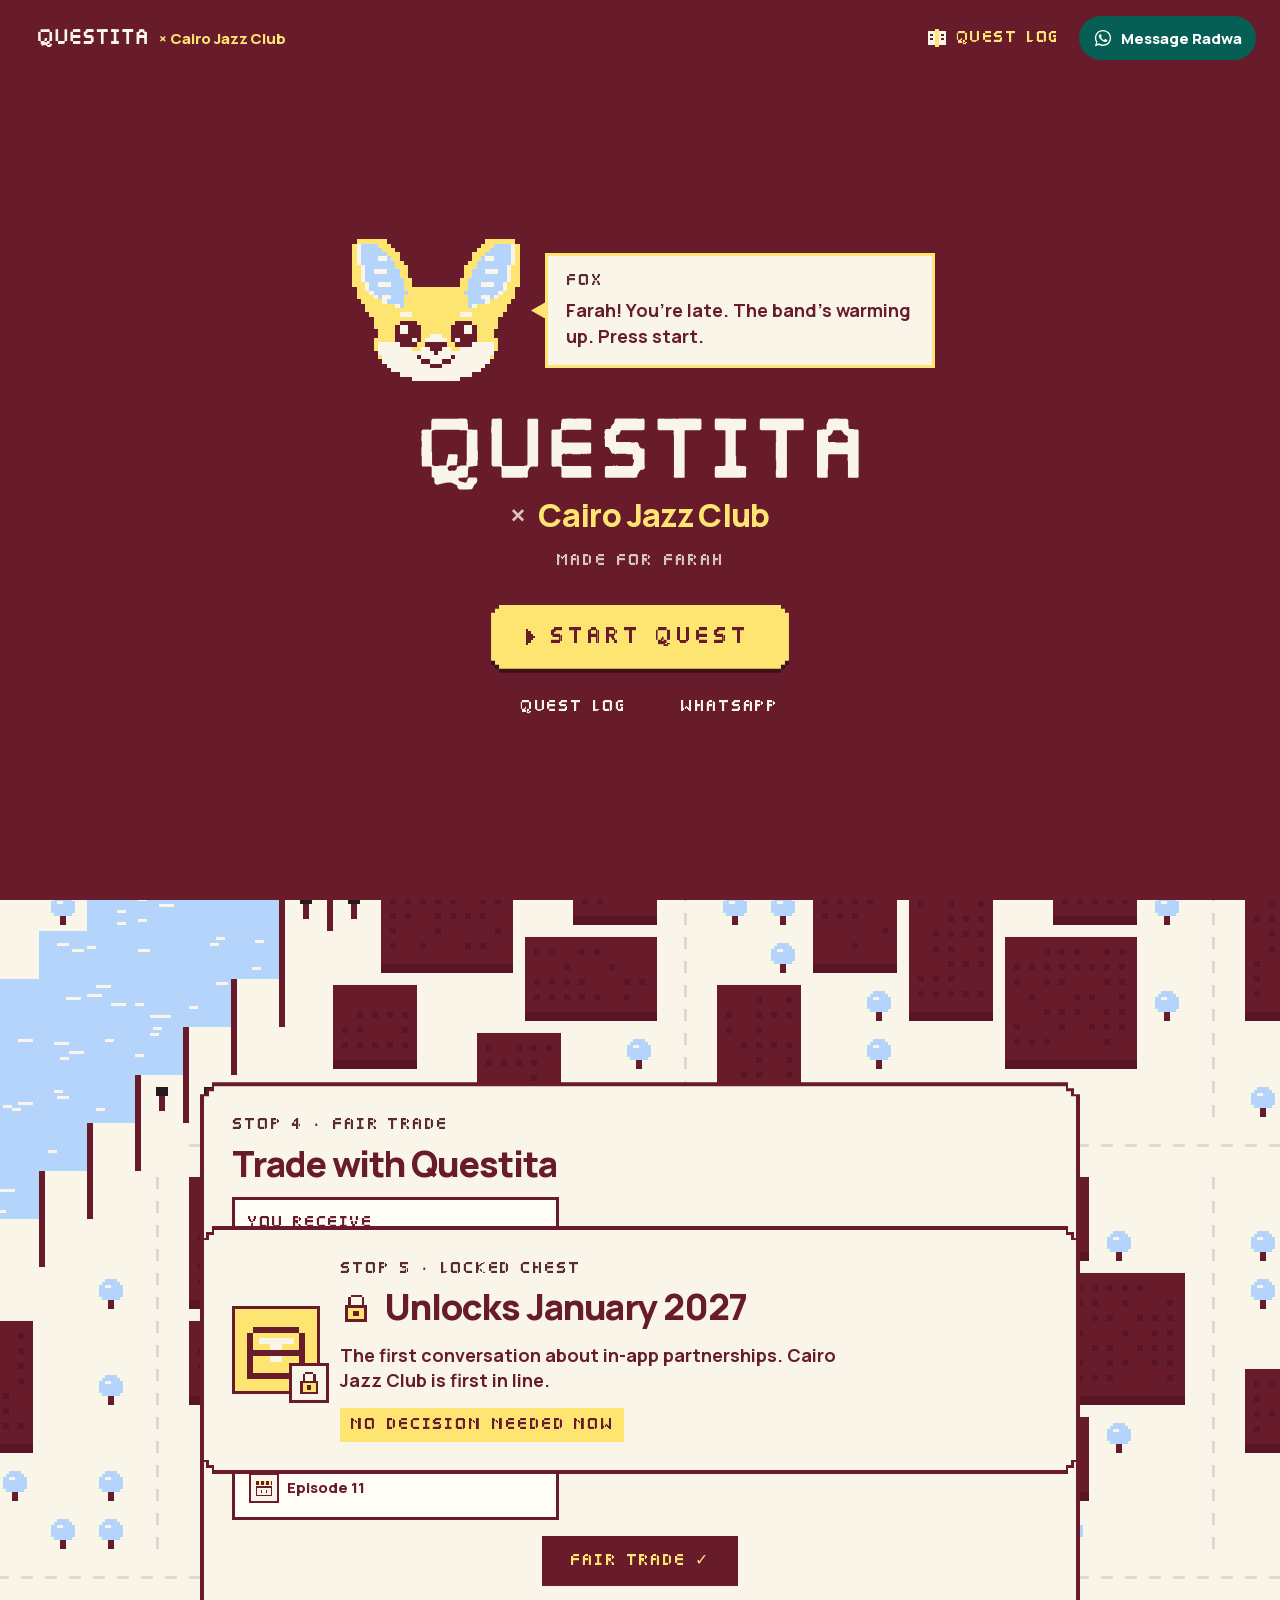
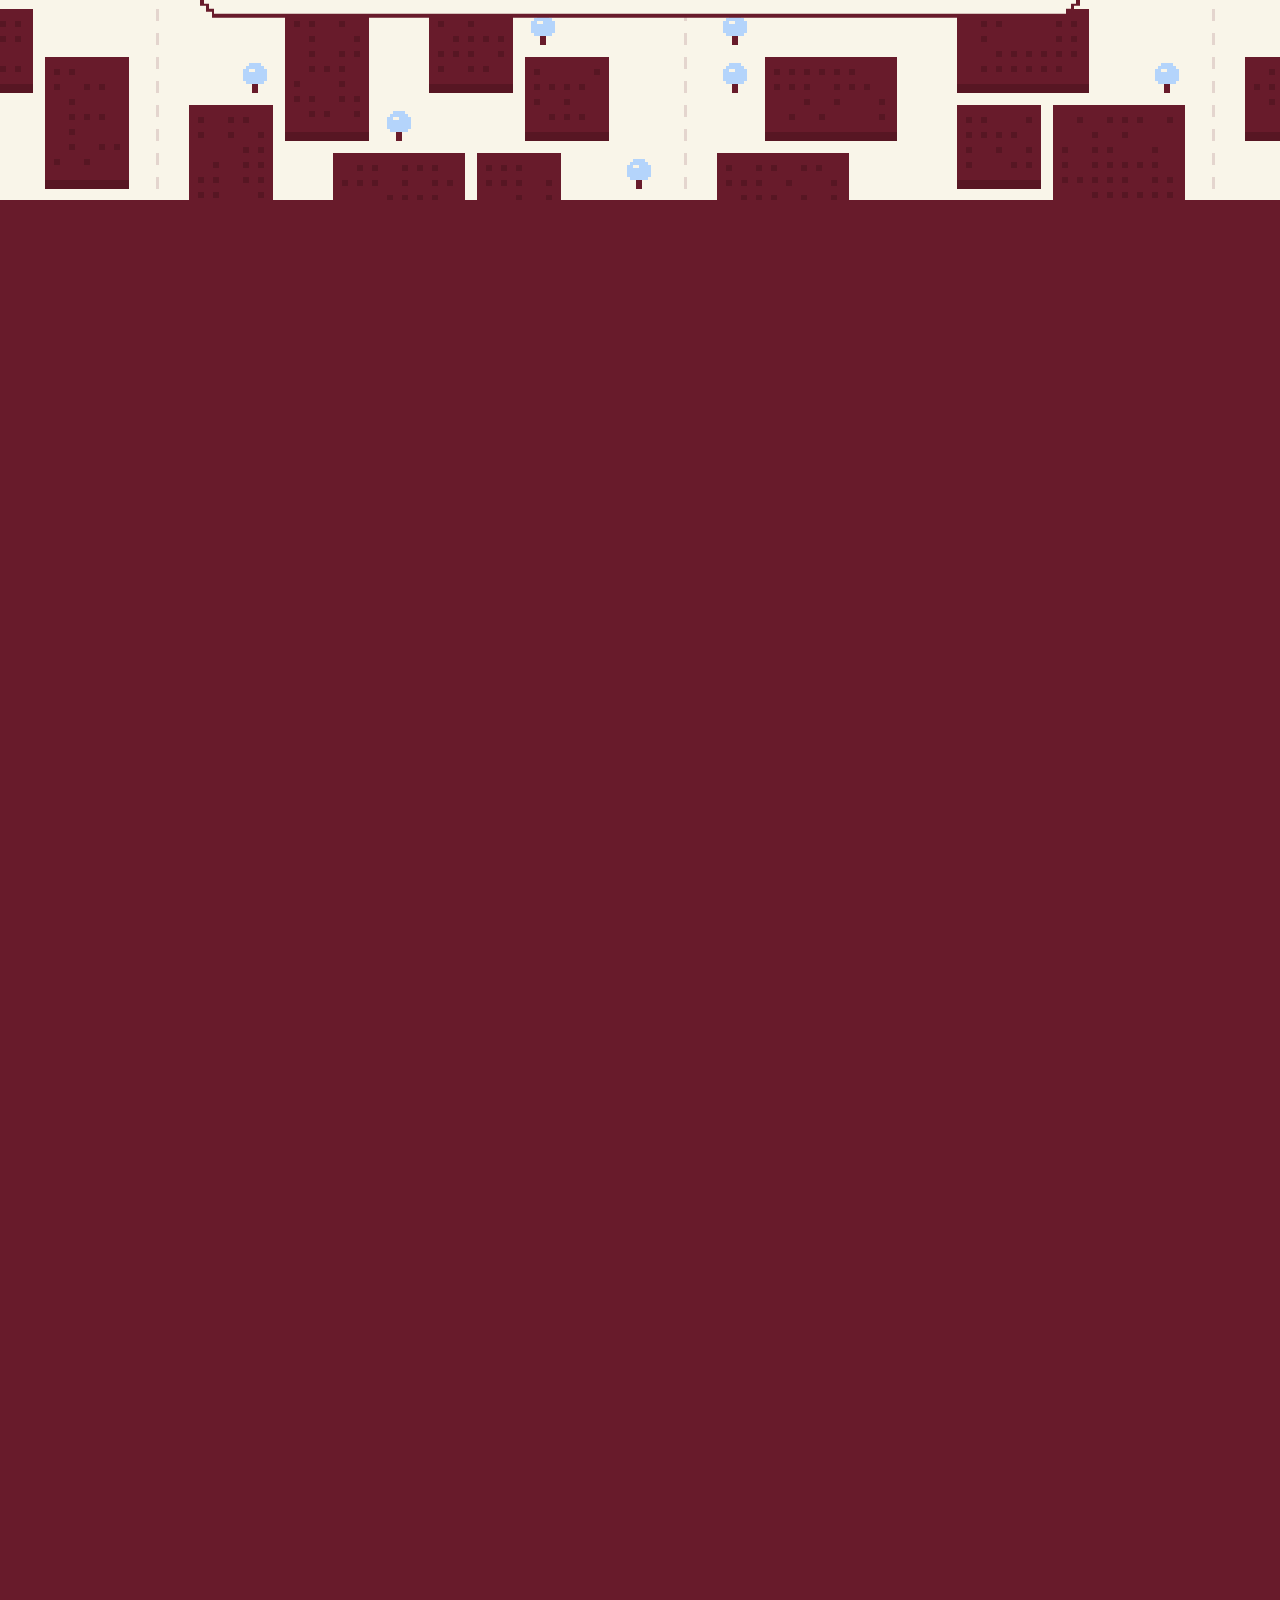
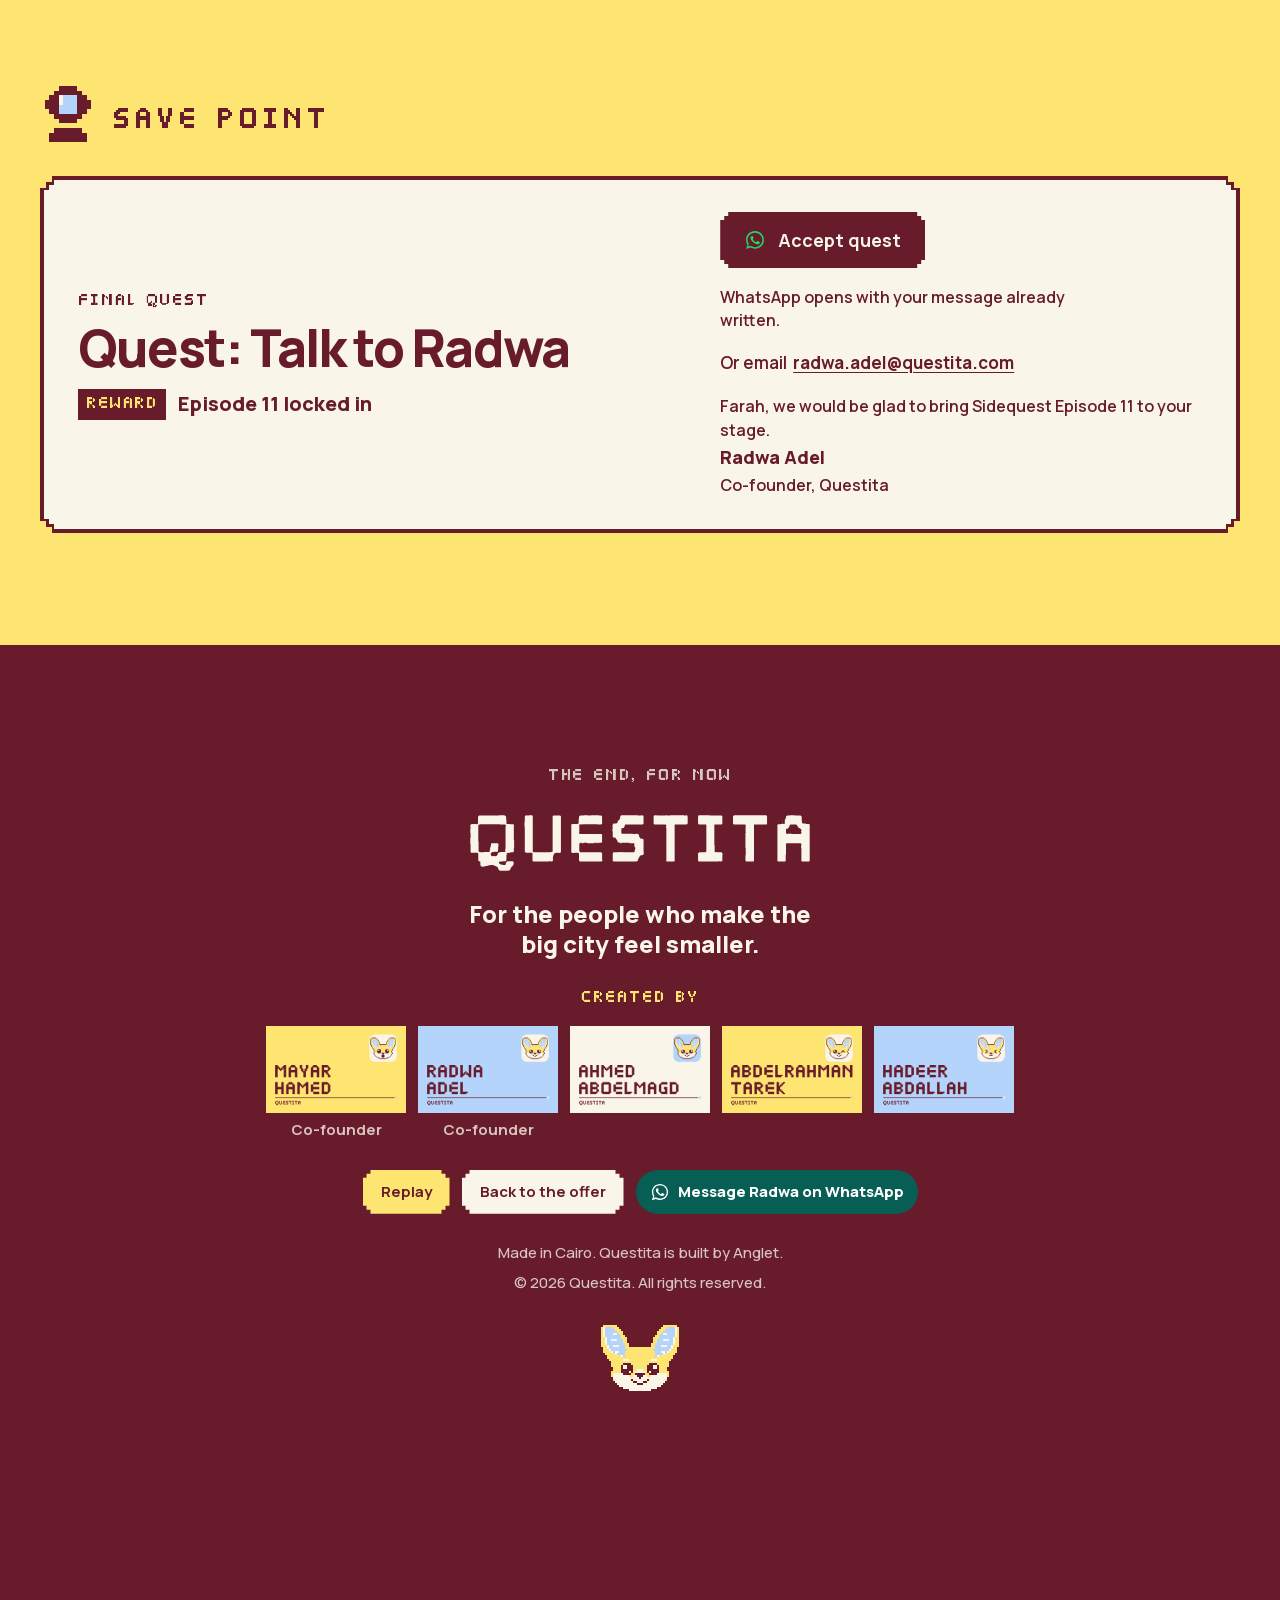
==== cairo-jazz-quest-b/index.html @ f8e09a94 "Publish Cairo Jazz Club pitch pages and version chooser Original page plus Options A, B and C, and a" ====
<!DOCTYPE html><html lang="en" class="manrope_8872c2a9-module__LE2TAW__variable pixel_f422333e-module__svXGYq__variable"><head><meta charSet="utf-8"/><meta name="viewport" content="width=device-width, initial-scale=1, viewport-fit=cover"/><link rel="preload" href="/_next/static/media/QuestitaPixelExtended-s.p.1l_4lceh2gwua.woff" as="font" crossorigin="" type="font/woff"/><link rel="preload" href="/_next/static/media/a343f882a40d2cc9-s.p.1sj6eobyi31rd.woff2" as="font" crossorigin="" type="font/woff2"/><link rel="preload" as="image" href="/fox/Questita_wordmark_coconutmilk.svg"/><link rel="stylesheet" href="/_next/static/chunks/1z2zkh447yaiy.css" data-precedence="next"/><link rel="stylesheet" href="/_next/static/chunks/3a187uwo_up68.css" data-precedence="next"/><link rel="preload" as="script" fetchPriority="low" href="/_next/static/chunks/1-_0vpsgswkva.js"/><script src="/_next/static/chunks/0hjd_rs7u2m0e.js" async=""></script><script src="/_next/static/chunks/1rj7ns8rte9vc.js" async=""></script><script src="/_next/static/chunks/turbopack-3wejimtpxeyr7.js" async=""></script><script src="/_next/static/chunks/1on7xxn29m-h7.js" async=""></script><script src="/_next/static/chunks/30-070nxgtt6w.js" async=""></script><script src="/_next/static/chunks/1-k0j6_ywgs4f.js" async=""></script><script src="/cairo-jazz-quest-b/cj-page.js" async=""></script><meta name="theme-color" content="#681B2B"/><title>Questita x Cairo Jazz: made for Farah</title><meta name="description" content="A private partnership proposal from Questita and Anglet, made for Farah at Cairo Jazz Club."/><meta name="robots" content="noindex, nofollow"/><meta property="og:title" content="Questita x Cairo Jazz: made for Farah"/><meta property="og:description" content="A private partnership proposal for Cairo Jazz."/><meta property="og:site_name" content="Questita"/><meta property="og:type" content="website"/><meta name="twitter:card" content="summary"/><meta name="twitter:title" content="Questita x Cairo Jazz: made for Farah"/><meta name="twitter:description" content="A private partnership proposal for Cairo Jazz."/><link rel="icon" href="/fox/Questita_app_icon.svg"/><meta name="next-size-adjust" content=""/><script>(function(){try{var d=document.documentElement,b="",p=location.pathname;if(b&&p.indexOf(b)===0)p=p.slice(b.length);if(p===''||p==='/'||p==='/index.html')return;if(matchMedia('(prefers-reduced-motion: reduce)').matches)return;d.classList.add('intro');if(p.indexOf('/poster')===0){var seen=null;try{seen=sessionStorage.getItem('questita:preloaded')}catch(e){}if(!seen)d.setAttribute('data-preload','')}setTimeout(function(){d.classList.remove('intro')},6000)}catch(e){}})();</script><script src="/_next/static/chunks/0cz1d0mv5g_q7.js" noModule=""></script><link rel="stylesheet" href="/cairo-jazz-quest-b/cj.css"/></head><body><div hidden=""><!--$--><!--/$--></div><div class="quest2 overflow-x-clip bg-merlot"><a href="#plain-stops" class="skip-link">Skip the game</a><div class="q2-hud"><div class="pointer-events-none fixed inset-x-0 top-0 z-50 flex items-start justify-between gap-3 px-3 pt-3 sm:px-6 sm:pt-4"><a href="#title" class="q2-panel px-bg pointer-events-auto flex shrink-0 items-center jq-hud-brand" aria-label="Questita x Cairo Jazz Club, back to the title screen"><img alt="" width="1148" height="189" class="h-[14px] w-auto min-[360px]:h-[16px] sm:h-[18px]" src="/fox/Questita_wordmark_coconutmilk.svg"><span class="jq-hud-x" aria-hidden="true">× Cairo Jazz Club</span></a><div class="pointer-events-auto flex items-center gap-1.5 min-[360px]:gap-2"><button type="button" class="q2-panel px-bg jq-log-btn" aria-haspopup="dialog" aria-expanded="false" aria-label="Quest log"><span class="jq-ico jq-log-ico" aria-hidden="true"><svg viewBox="0 0 12 12" class="h-full w-full" shape-rendering="crispEdges" aria-hidden="true" focusable="false"><rect x="1" y="2" width="4" height="8" fill="#F9F5E9"></rect><rect x="7" y="2" width="4" height="8" fill="#F9F5E9"></rect><rect x="5" y="1" width="2" height="10" fill="#FEE571"></rect><rect x="2" y="4" width="2" height="1" fill="#681B2B"></rect><rect x="2" y="6" width="2" height="1" fill="#681B2B"></rect><rect x="8" y="4" width="2" height="1" fill="#681B2B"></rect><rect x="8" y="6" width="2" height="1" fill="#681B2B"></rect></svg></span><span class="jq-log-long font-px" aria-hidden="true">Quest log</span><span class="jq-log-short font-px" aria-hidden="true">Log</span></button><a href="https://wa.me/201158263387?text=Hi%20Radwa%2C%20it%E2%80%99s%20Farah%20from%20Cairo%20Jazz%20Club.%20I%20played%20the%20Episode%2011%20quest%20and%20I%E2%80%99d%20like%20to%20talk%20about%20it." target="_blank" rel="noopener noreferrer" class="jq-wa-pill" aria-label="Message Radwa on WhatsApp (opens WhatsApp)"><svg viewBox="0 0 32 32" class="jq-wa-ico" aria-hidden="true" focusable="false"><path fill="currentColor" d="M16 3C8.8 3 3 8.7 3 15.8c0 2.5.7 4.9 2 7L3 29l6.4-2c2 1.1 4.3 1.7 6.6 1.7 7.2 0 13-5.7 13-12.8S23.2 3 16 3zm0 23.4c-2.1 0-4.1-.6-5.9-1.7l-.4-.3-3.8 1.2 1.2-3.7-.3-.4a10.4 10.4 0 0 1-1.6-5.6C5.2 10 10 5.3 16 5.3s10.8 4.7 10.8 10.5S22 26.4 16 26.4zm5.9-7.8c-.3-.2-1.9-1-2.2-1-.3-.1-.5-.2-.7.2l-1 1.2c-.2.2-.4.2-.7.1-.3-.2-1.4-.5-2.6-1.6-1-.9-1.6-1.9-1.8-2.2-.2-.3 0-.5.1-.7l.5-.6.3-.5v-.6l-1-2.4c-.3-.6-.5-.5-.7-.5h-.6c-.2 0-.6.1-.9.4-.3.3-1.2 1.1-1.2 2.7s1.2 3.2 1.4 3.4c.2.2 2.4 3.6 5.8 5 .8.3 1.4.5 1.9.7.8.2 1.5.2 2.1.1.6-.1 1.9-.8 2.2-1.5.3-.7.3-1.3.2-1.5-.1-.1-.3-.2-.6-.3z"></path></svg><span class="jq-wa-long" aria-hidden="true">Message Radwa</span><span class="jq-wa-short" aria-hidden="true">WhatsApp</span></a></div></div><div class="q2-xp  " role="group" aria-label="Experience: 0 of 9 stops. Bag: 0 of 7 items. Fast travel." inert=""><span class="font-px jq-xp-k text-coconut" aria-hidden="true">XP</span><span class="flex items-center"><button type="button" class="q2-cellbtn  " aria-label="Why it matters" aria-disabled="false"><span class="q2-xp-cell "></span></button><button type="button" class="q2-cellbtn is-locked " aria-label="Treasure chest, locked" aria-disabled="true"><span class="q2-xp-cell "></span></button><span class="jq-xp-route"><span class="jq-xp-route-k" aria-hidden="true">Save files</span><span class="flex"><button type="button" class="q2-cellbtn is-locked " aria-label="Save file 1: The series, locked" aria-disabled="true"><span class="q2-xp-cell "></span></button><button type="button" class="q2-cellbtn is-locked " aria-label="Save file 2: The party, locked" aria-disabled="true"><span class="q2-xp-cell "></span></button><button type="button" class="q2-cellbtn is-locked " aria-label="Save file 3: The guest star, locked" aria-disabled="true"><span class="q2-xp-cell "></span></button><button type="button" class="q2-cellbtn is-locked " aria-label="Save file 4: Slot 11, locked" aria-disabled="true"><span class="q2-xp-cell "></span></button></span></span><button type="button" class="q2-cellbtn is-locked " aria-label="Fair trade, locked" aria-disabled="true"><span class="q2-xp-cell "></span></button><button type="button" class="q2-cellbtn is-locked " aria-label="Locked chest, locked" aria-disabled="true"><span class="q2-xp-cell "></span></button><button type="button" class="q2-cellbtn is-locked " aria-label="Accept quest, locked" aria-disabled="true"><span class="q2-xp-cell "></span></button></span><span class="jq-bagc font-px " aria-hidden="true"><span class="jq-bagc-k">Bag</span> 0/7</span></div><p class="jq-xp-count font-px " aria-hidden="true"><span class="jq-xp-count-k">XP</span> 0/9<span class="jq-xp-count-k jq-bagc-k">Bag</span> 0/7</p><div class="q2-controls" role="group" aria-label="Game controls"><button type="button" class="q2-ctl q2-panel px-bg" aria-label="Back: previous stop" aria-disabled="true"><span class="q2-ctl-tri is-back" aria-hidden="true"></span><span class="q2-ctl-label">Back</span></button><button type="button" class="q2-ctl q2-panel px-bg q2-ctl-auto " aria-pressed="false" aria-disabled="false" aria-label="Auto play"><span class="q2-ctl-led" aria-hidden="true"></span><span aria-hidden="true">Auto</span></button><button type="button" class="q2-ctl q2-panel px-bg is-primary" aria-label="Next stop" aria-disabled="false"><span class="q2-ctl-label">Next</span><span class="q2-ctl-tri" aria-hidden="true"></span></button><p class="sr-only" role="status" aria-live="polite"></p></div></div><main id="main" tabindex="-1" class="outline-none"><section id="title" aria-labelledby="q2-title" class="q2-title jq-title on-dark relative flex min-h-[100dvh] flex-col items-center justify-center bg-merlot px-4 pb-16 pt-28 text-center text-coconut"><div class="jq-title-a"><div class="jq-title-hook"><div class="q2-title-fox w-[164px] sm:w-[246px]"><div class="relative " role="img" aria-label="The Questita fox" data-frame="happy"><div style="transform-origin: 50% 80%;"><svg viewBox="0 0 41 35" width="100%" shape-rendering="crispEdges" class="h-auto w-full overflow-visible" focusable="false"><path d="M0 2h1v10h-1zM1 1h1v1h-1zM1 12h1v3h-1zM2 15h1v1h-1zM2 0h7v1h-7zM3 16h1v2h-1zM4 18h1v1h-1zM5 19h1v3h-1zM5 24h1v3h-1zM6 22h1v2h-1zM6 27h1v2h-1zM7 29h1v1h-1zM8 30h1v1h-1zM9 1h1v1h-1zM9 31h1v1h-1zM10 2h1v1h-1zM10 32h2v1h-2zM11 3h1v1h-1zM11 21h1v2h-1zM11 24h4v1h-4zM11 23h6v1h-6zM12 4h1v2h-1zM12 33h3v1h-3zM12 20h4v1h-4zM12 25h4v1h-4zM13 6h1v1h-1zM14 7h1v3h-1zM14 21h3v2h-3zM15 10h1v1h-1zM15 11h11v1h-11zM15 34h11v1h-11zM16 24h1v1h-1zM16 28h1v1h-1zM17 29h2v1h-2zM18 25h5v1h-5zM19 26h3v1h-3zM19 30h3v1h-3zM20 27h1v1h-1zM22 29h2v1h-2zM24 24h1v1h-1zM24 28h1v1h-1zM24 21h3v2h-3zM24 23h6v1h-6zM25 10h1v1h-1zM25 20h4v1h-4zM25 25h4v1h-4zM26 7h1v3h-1zM26 33h3v1h-3zM26 24h4v1h-4zM27 6h1v1h-1zM28 4h1v2h-1zM29 3h1v1h-1zM29 21h1v2h-1zM29 32h2v1h-2zM30 2h1v1h-1zM31 1h1v1h-1zM31 31h1v1h-1zM32 30h1v1h-1zM32 0h7v1h-7zM33 29h1v1h-1zM34 22h1v2h-1zM34 27h1v2h-1zM35 19h1v3h-1zM35 24h1v3h-1zM36 18h1v1h-1zM37 16h1v2h-1zM38 15h1v1h-1zM39 1h1v1h-1zM39 12h1v3h-1zM40 2h1v10h-1z" fill="#681B2B"></path><path d="M1 2h1v5h-1zM1 7h2v4h-2zM1 11h3v1h-3zM2 12h2v1h-2zM2 13h3v1h-3zM2 14h4v1h-4zM2 1h7v1h-7zM3 15h5v1h-5zM4 16h7v1h-7zM4 17h33v1h-33zM5 18h7v1h-7zM6 25h1v2h-1zM6 21h5v1h-5zM6 24h5v1h-5zM6 20h6v1h-6zM6 19h29v1h-29zM7 28h1v1h-1zM7 2h3v1h-3zM7 22h4v2h-4zM8 3h3v1h-3zM9 4h3v1h-3zM10 5h2v1h-2zM11 6h2v1h-2zM11 7h3v1h-3zM12 8h2v2h-2zM13 10h2v2h-2zM13 12h15v1h-15zM13 14h15v3h-15zM14 13h13v1h-13zM15 26h2v1h-2zM15 18h11v1h-11zM16 25h2v1h-2zM16 20h9v1h-9zM17 24h1v1h-1zM17 23h2v1h-2zM17 21h7v2h-7zM22 23h2v1h-2zM23 24h1v1h-1zM23 25h2v1h-2zM24 26h2v1h-2zM26 10h2v2h-2zM27 8h2v2h-2zM27 7h3v1h-3zM28 6h2v1h-2zM29 5h2v1h-2zM29 4h3v1h-3zM29 20h6v1h-6zM29 18h7v1h-7zM30 3h3v1h-3zM30 22h4v2h-4zM30 21h5v1h-5zM30 24h5v1h-5zM30 16h7v1h-7zM31 2h3v1h-3zM32 1h7v1h-7zM33 28h1v1h-1zM33 15h5v1h-5zM34 25h1v2h-1zM35 14h4v1h-4zM36 13h3v1h-3zM37 12h2v1h-2zM37 11h3v1h-3zM38 7h2v4h-2zM39 2h1v5h-1z" fill="#FEE571"></path><path d="M3 2h4v1h-4zM3 5h4v1h-4zM3 3h5v1h-5zM3 4h6v1h-6zM3 6h8v1h-8zM4 8h2v1h-2zM4 7h7v1h-7zM4 9h8v1h-8zM4 10h9v1h-9zM5 11h2v1h-2zM5 12h8v1h-8zM6 13h8v1h-8zM7 14h1v1h-1zM9 5h1v1h-1zM9 8h3v1h-3zM9 15h4v1h-4zM10 11h3v1h-3zM10 14h3v1h-3zM12 16h1v1h-1zM27 13h8v1h-8zM28 16h1v1h-1zM28 11h3v1h-3zM28 14h3v1h-3zM28 15h4v1h-4zM28 12h8v1h-8zM28 10h9v1h-9zM29 8h3v1h-3zM29 9h8v1h-8zM30 7h7v1h-7zM30 6h8v1h-8zM31 5h1v1h-1zM32 4h6v1h-6zM33 14h1v1h-1zM33 3h5v1h-5zM34 11h2v1h-2zM34 2h4v1h-4zM34 5h4v1h-4zM35 8h2v1h-2z" fill="#B4D4FB"></path><path d="M2 2h1v5h-1zM3 7h1v4h-1zM4 11h1v2h-1zM5 13h1v1h-1zM6 14h1v1h-1zM6 8h3v1h-3zM7 5h2v1h-2zM7 11h3v1h-3zM7 25h5v1h-5zM7 26h8v1h-8zM7 27h13v1h-13zM8 15h1v1h-1zM8 14h2v1h-2zM8 28h8v1h-8zM8 29h9v1h-9zM9 30h10v1h-10zM10 31h21v1h-21zM11 16h1v1h-1zM12 18h3v1h-3zM12 32h17v1h-17zM15 24h1v1h-1zM15 33h11v1h-11zM17 26h2v1h-2zM17 28h7v1h-7zM18 24h5v1h-5zM19 23h3v1h-3zM19 29h3v1h-3zM21 27h13v1h-13zM22 26h2v1h-2zM22 30h10v1h-10zM24 29h9v1h-9zM25 24h1v1h-1zM25 28h8v1h-8zM26 18h3v1h-3zM26 26h8v1h-8zM29 16h1v1h-1zM29 25h5v1h-5zM31 14h2v1h-2zM31 11h3v1h-3zM32 15h1v1h-1zM32 5h2v1h-2zM32 8h3v1h-3zM34 14h1v1h-1zM35 13h1v1h-1zM36 11h1v2h-1zM37 7h1v4h-1zM38 2h1v5h-1z" fill="#F9F5E9"></path><g><path d="M12 21h2v2h-2zM27 21h2v2h-2z" fill="#F9F5E9"></path></g></svg></div></div></div><p class="jq-bubble"><span class="jq-bubble-k font-px">Fox</span>Farah! You’re late. The band’s warming up. Press start.</p></div><div class="jq-lockup"><img alt="" width="1148" height="189" class="jq-logo-img jq-logo-title" src="/fox/Questita_wordmark_coconutmilk.svg"><h1 id="q2-title" class="jq-lockup-h"><span class="sr-only">Questita </span><span class="jq-lockup-x" aria-hidden="true">×</span><span class="sr-only">x </span><span>Cairo Jazz Club</span></h1></div><p class="jq-made">Made for Farah</p></div><div class="jq-title-b"><ul class="q2-menu jq-title-menu" aria-label="Menu"><li class="relative"><button type="button" class="font-px btn btn-yellow jq-start"><span class="q2-cursor is-on" aria-hidden="true"></span>Start quest</button></li><li class="relative"><button type="button" aria-haspopup="dialog" aria-expanded="false" class="font-px jq-sec"><span class="q2-cursor " aria-hidden="true"></span>Quest log</button></li><li class="relative"><button type="button" class="font-px jq-sec"><span class="q2-cursor " aria-hidden="true"></span>WhatsApp<span class="sr-only"> Radwa (opens WhatsApp)</span></button></li></ul></div></section><section id="map" aria-label="The map of Cairo" class="q2-scene relative bg-merlot"><div class="relative h-[100svh] w-full overflow-clip bg-coconut"><h2 class="sr-only">Play the quest</h2><canvas class="pixelated absolute inset-0" aria-hidden="true"></canvas><div class="pointer-events-none absolute left-0 top-0 will-change-transform"><div class="q2-bigsign   " aria-hidden="true" style="left: 1629.46px; top: 2857.46px;"><div class="q2-bigsign-clip"><div class="q2-bigsign-in"><div class="q2-bigsign-board px-frame px-corners" style="--step: 4px; --frame-w: 4px;"><div class="px-frame-in px-corners grid place-items-center bg-coconut" style="--step: 3px;"><span class="font-px q2-bigsign-num">01</span></div></div><span class="q2-bigsign-post"></span></div></div><span class="q2-bigsign-ground"></span><span class="q2-bigsign-label font-px t-px1">The series</span></div><div class="q2-bigsign   " aria-hidden="true" style="left: 1814.41px; top: 3206.48px;"><div class="q2-bigsign-clip"><div class="q2-bigsign-in"><div class="q2-bigsign-board px-frame px-corners" style="--step: 4px; --frame-w: 4px;"><div class="px-frame-in px-corners grid place-items-center bg-coconut" style="--step: 3px;"><span class="font-px q2-bigsign-num">02</span></div></div><span class="q2-bigsign-post"></span></div></div><span class="q2-bigsign-ground"></span><span class="q2-bigsign-label font-px t-px1">The party</span></div><div class="q2-bigsign   " aria-hidden="true" style="left: 2061.89px; top: 3522.81px;"><div class="q2-bigsign-clip"><div class="q2-bigsign-in"><div class="q2-bigsign-board px-frame px-corners" style="--step: 4px; --frame-w: 4px;"><div class="px-frame-in px-corners grid place-items-center bg-coconut" style="--step: 3px;"><span class="font-px q2-bigsign-num">03</span></div></div><span class="q2-bigsign-post"></span></div></div><span class="q2-bigsign-ground"></span><span class="q2-bigsign-label font-px t-px1">The guest star</span></div><div class="q2-bigsign   " aria-hidden="true" style="left: 2182.2px; top: 3901.47px;"><div class="q2-bigsign-clip"><div class="q2-bigsign-in"><div class="q2-bigsign-board px-frame px-corners" style="--step: 4px; --frame-w: 4px;"><div class="px-frame-in px-corners grid place-items-center bg-coconut" style="--step: 3px;"><span class="font-px q2-bigsign-num">04</span></div></div><span class="q2-bigsign-post"></span></div></div><span class="q2-bigsign-ground"></span><span class="q2-bigsign-label font-px t-px1">Slot 11</span></div><div class="q2-bang " aria-hidden="true" style="left: 3047.16px; top: 536px;"><span>!</span></div><div class="q2-bang " aria-hidden="true" style="left: 2506.82px; top: 4424px;"><span>!</span></div><button type="button" class="q2-marker pointer-events-auto  " tabindex="-1" aria-hidden="true" aria-expanded="false" aria-label="Treasure chest: What Cairo Jazz Club gets" style="left: 1980.35px; top: 1728px;"><span class="jq-chest" aria-hidden="true"><span class="jq-ico " aria-hidden="true"><svg viewBox="0 0 12 12" class="h-full w-full" shape-rendering="crispEdges" aria-hidden="true" focusable="false"><rect x="2" y="2" width="8" height="1" fill="#681B2B"></rect><rect x="1" y="3" width="10" height="8" fill="#681B2B"></rect><rect x="2" y="3" width="8" height="3" fill="#FEE571"></rect><rect x="2" y="7" width="8" height="3" fill="#FEE571"></rect><rect x="1" y="6" width="10" height="1" fill="#681B2B"></rect><rect x="3" y="4" width="6" height="1" fill="#F9F5E9"></rect><rect x="5" y="5" width="2" height="3" fill="#F9F5E9"></rect><rect x="5" y="6" width="2" height="1" fill="#681B2B"></rect></svg></span></span></button><div class="q2-avatar" aria-hidden="true"><div class="q2-avatar-in"><div class="relative " aria-hidden="true" data-frame="happy"><div style="transform-origin: 50% 80%;"><svg viewBox="0 0 41 35" width="100%" shape-rendering="crispEdges" class="h-auto w-full overflow-visible" focusable="false"><path d="M0 2h1v10h-1zM1 1h1v1h-1zM1 12h1v3h-1zM2 15h1v1h-1zM2 0h7v1h-7zM3 16h1v2h-1zM4 18h1v1h-1zM5 19h1v3h-1zM5 24h1v3h-1zM6 22h1v2h-1zM6 27h1v2h-1zM7 29h1v1h-1zM8 30h1v1h-1zM9 1h1v1h-1zM9 31h1v1h-1zM10 2h1v1h-1zM10 32h2v1h-2zM11 3h1v1h-1zM11 21h1v2h-1zM11 24h4v1h-4zM11 23h6v1h-6zM12 4h1v2h-1zM12 33h3v1h-3zM12 20h4v1h-4zM12 25h4v1h-4zM13 6h1v1h-1zM14 7h1v3h-1zM14 21h3v2h-3zM15 10h1v1h-1zM15 11h11v1h-11zM15 34h11v1h-11zM16 24h1v1h-1zM16 28h1v1h-1zM17 29h2v1h-2zM18 25h5v1h-5zM19 26h3v1h-3zM19 30h3v1h-3zM20 27h1v1h-1zM22 29h2v1h-2zM24 24h1v1h-1zM24 28h1v1h-1zM24 21h3v2h-3zM24 23h6v1h-6zM25 10h1v1h-1zM25 20h4v1h-4zM25 25h4v1h-4zM26 7h1v3h-1zM26 33h3v1h-3zM26 24h4v1h-4zM27 6h1v1h-1zM28 4h1v2h-1zM29 3h1v1h-1zM29 21h1v2h-1zM29 32h2v1h-2zM30 2h1v1h-1zM31 1h1v1h-1zM31 31h1v1h-1zM32 30h1v1h-1zM32 0h7v1h-7zM33 29h1v1h-1zM34 22h1v2h-1zM34 27h1v2h-1zM35 19h1v3h-1zM35 24h1v3h-1zM36 18h1v1h-1zM37 16h1v2h-1zM38 15h1v1h-1zM39 1h1v1h-1zM39 12h1v3h-1zM40 2h1v10h-1z" fill="#681B2B"></path><path d="M1 2h1v5h-1zM1 7h2v4h-2zM1 11h3v1h-3zM2 12h2v1h-2zM2 13h3v1h-3zM2 14h4v1h-4zM2 1h7v1h-7zM3 15h5v1h-5zM4 16h7v1h-7zM4 17h33v1h-33zM5 18h7v1h-7zM6 25h1v2h-1zM6 21h5v1h-5zM6 24h5v1h-5zM6 20h6v1h-6zM6 19h29v1h-29zM7 28h1v1h-1zM7 2h3v1h-3zM7 22h4v2h-4zM8 3h3v1h-3zM9 4h3v1h-3zM10 5h2v1h-2zM11 6h2v1h-2zM11 7h3v1h-3zM12 8h2v2h-2zM13 10h2v2h-2zM13 12h15v1h-15zM13 14h15v3h-15zM14 13h13v1h-13zM15 26h2v1h-2zM15 18h11v1h-11zM16 25h2v1h-2zM16 20h9v1h-9zM17 24h1v1h-1zM17 23h2v1h-2zM17 21h7v2h-7zM22 23h2v1h-2zM23 24h1v1h-1zM23 25h2v1h-2zM24 26h2v1h-2zM26 10h2v2h-2zM27 8h2v2h-2zM27 7h3v1h-3zM28 6h2v1h-2zM29 5h2v1h-2zM29 4h3v1h-3zM29 20h6v1h-6zM29 18h7v1h-7zM30 3h3v1h-3zM30 22h4v2h-4zM30 21h5v1h-5zM30 24h5v1h-5zM30 16h7v1h-7zM31 2h3v1h-3zM32 1h7v1h-7zM33 28h1v1h-1zM33 15h5v1h-5zM34 25h1v2h-1zM35 14h4v1h-4zM36 13h3v1h-3zM37 12h2v1h-2zM37 11h3v1h-3zM38 7h2v4h-2zM39 2h1v5h-1z" fill="#FEE571"></path><path d="M3 2h4v1h-4zM3 5h4v1h-4zM3 3h5v1h-5zM3 4h6v1h-6zM3 6h8v1h-8zM4 8h2v1h-2zM4 7h7v1h-7zM4 9h8v1h-8zM4 10h9v1h-9zM5 11h2v1h-2zM5 12h8v1h-8zM6 13h8v1h-8zM7 14h1v1h-1zM9 5h1v1h-1zM9 8h3v1h-3zM9 15h4v1h-4zM10 11h3v1h-3zM10 14h3v1h-3zM12 16h1v1h-1zM27 13h8v1h-8zM28 16h1v1h-1zM28 11h3v1h-3zM28 14h3v1h-3zM28 15h4v1h-4zM28 12h8v1h-8zM28 10h9v1h-9zM29 8h3v1h-3zM29 9h8v1h-8zM30 7h7v1h-7zM30 6h8v1h-8zM31 5h1v1h-1zM32 4h6v1h-6zM33 14h1v1h-1zM33 3h5v1h-5zM34 11h2v1h-2zM34 2h4v1h-4zM34 5h4v1h-4zM35 8h2v1h-2z" fill="#B4D4FB"></path><path d="M2 2h1v5h-1zM3 7h1v4h-1zM4 11h1v2h-1zM5 13h1v1h-1zM6 14h1v1h-1zM6 8h3v1h-3zM7 5h2v1h-2zM7 11h3v1h-3zM7 25h5v1h-5zM7 26h8v1h-8zM7 27h13v1h-13zM8 15h1v1h-1zM8 14h2v1h-2zM8 28h8v1h-8zM8 29h9v1h-9zM9 30h10v1h-10zM10 31h21v1h-21zM11 16h1v1h-1zM12 18h3v1h-3zM12 32h17v1h-17zM15 24h1v1h-1zM15 33h11v1h-11zM17 26h2v1h-2zM17 28h7v1h-7zM18 24h5v1h-5zM19 23h3v1h-3zM19 29h3v1h-3zM21 27h13v1h-13zM22 26h2v1h-2zM22 30h10v1h-10zM24 29h9v1h-9zM25 24h1v1h-1zM25 28h8v1h-8zM26 18h3v1h-3zM26 26h8v1h-8zM29 16h1v1h-1zM29 25h5v1h-5zM31 14h2v1h-2zM31 11h3v1h-3zM32 15h1v1h-1zM32 5h2v1h-2zM32 8h3v1h-3zM34 14h1v1h-1zM35 13h1v1h-1zM36 11h1v2h-1zM37 7h1v4h-1zM38 2h1v5h-1z" fill="#F9F5E9"></path><g><path d="M12 21h2v2h-2zM27 21h2v2h-2z" fill="#F9F5E9"></path></g></svg></div></div></div></div></div><div class="pointer-events-none absolute inset-0 z-20" aria-hidden="true"></div><div class="q2-vig-wrap "><div class="q2-vig " inert=""><div class="q2-vignette px-frame px-corners" style="--step: 6px;"><div class="px-frame-in px-corners q2-vignette-in jq-sign-in jq-file  bg-coconut" style="--step: 5px;"><div class="q2-vignette-copy"><p class="jq-file-head font-px"><span>Save file 01</span><span class="jq-file-st">Saved</span></p><h3 class="q2-vignette-title"><span class="q2-yshadow">01</span> The series</h3><div class="jq-file-row"><span class="jq-ico jq-file-ico" aria-hidden="true"><svg viewBox="0 0 12 12" class="h-full w-full" shape-rendering="crispEdges" aria-hidden="true" focusable="false"><rect x="1" y="2" width="10" height="2" fill="#681B2B"></rect><rect x="3" y="2" width="1" height="2" fill="#FEE571"></rect><rect x="6" y="2" width="1" height="2" fill="#FEE571"></rect><rect x="9" y="2" width="1" height="2" fill="#FEE571"></rect><rect x="1" y="5" width="10" height="6" fill="#681B2B"></rect><rect x="2" y="6" width="8" height="4" fill="#F9F5E9"></rect><rect x="4" y="7" width="1" height="2" fill="#681B2B"></rect><rect x="7" y="7" width="1" height="2" fill="#681B2B"></rect></svg></span><div><p class="jq-card-d">Sidequest is our web series about Cairo nights out. Episode 11 is The Night Out.</p><p class="jq-tag-ep font-px jq-px16">Episode 11: The Night Out</p></div></div></div></div></div><span class="q2-next font-px t-px1" aria-hidden="true">Next <span class="q2-next-caret"></span></span></div><div class="q2-vig " inert=""><div class="q2-vignette px-frame px-corners" style="--step: 6px;"><div class="px-frame-in px-corners q2-vignette-in jq-sign-in jq-file  bg-coconut" style="--step: 5px;"><div class="q2-vignette-copy"><p class="jq-file-head font-px"><span>Save file 02</span><span class="jq-file-st">Saved</span></p><h3 class="q2-vignette-title"><span class="q2-yshadow">02</span> The party</h3><p class="jq-card-d">The Questita team, making Episode 11.</p><ul class="jq-party"><li><img alt="Mayar Hamed, Co-founder" width="1600" height="1000" loading="lazy" decoding="async" class="jq-plate-sm" src="/nameplates-official/Questita-Mayar-Hamed-yellow.png"></li><li><img alt="Radwa Adel, Co-founder" width="1600" height="1000" loading="lazy" decoding="async" class="jq-plate-sm" src="/nameplates-official/Questita-Radwa-Adel-blue.png"></li><li><img alt="Ahmed AboElMagd" width="1600" height="1000" loading="lazy" decoding="async" class="jq-plate-sm" src="/nameplates-official/Questita-Ahmed-AboElMagd-coconutmilk.png"></li><li><img alt="Abdelrahman Tarek" width="1600" height="1000" loading="lazy" decoding="async" class="jq-plate-sm" src="/nameplates-official/Questita-Abdelrahman-Tarek-yellow.png"></li><li><img alt="Hadeer Abdallah" width="1600" height="1000" loading="lazy" decoding="async" class="jq-plate-sm" src="/nameplates-official/Questita-Hadeer-Abdallah-blue.png"></li></ul></div></div></div><span class="q2-next font-px t-px1" aria-hidden="true">Next <span class="q2-next-caret"></span></span></div><div class="q2-vig " inert=""><div class="q2-vignette px-frame px-corners" style="--step: 6px;"><div class="px-frame-in px-corners q2-vignette-in jq-sign-in jq-file  bg-coconut" style="--step: 5px;"><div class="q2-vignette-copy"><p class="jq-file-head font-px"><span>Save file 03</span><span class="jq-file-st">Saved</span></p><h3 class="q2-vignette-title"><span class="q2-yshadow">03</span> The guest star</h3><div class="jq-file-row"><span class="jq-ico jq-file-ico" aria-hidden="true"><svg viewBox="0 0 12 12" class="h-full w-full" shape-rendering="crispEdges" aria-hidden="true" focusable="false"><rect x="8" y="1" width="1" height="8" fill="#681B2B"></rect><rect x="9" y="1" width="2" height="1" fill="#681B2B"></rect><rect x="10" y="2" width="1" height="2" fill="#681B2B"></rect><rect x="5" y="7" width="4" height="3" fill="#681B2B"></rect><rect x="4" y="8" width="1" height="1" fill="#681B2B"></rect><rect x="6" y="8" width="1" height="1" fill="#FEE571"></rect></svg></span><div><p class="jq-card-d">Indijam plays a live set inside the episode.</p></div></div></div></div></div><span class="q2-next font-px t-px1" aria-hidden="true">Next <span class="q2-next-caret"></span></span></div><div class="q2-vig " inert=""><div class="q2-vignette px-frame px-corners" style="--step: 6px;"><div class="px-frame-in px-corners q2-vignette-in jq-sign-in jq-file is-empty bg-coconut" style="--step: 5px;"><div class="q2-vignette-copy"><p class="jq-file-head font-px"><span>Save file 04</span><span class="jq-file-st">Empty</span></p><h3 class="q2-vignette-title"><span class="q2-yshadow">04</span> Slot 11</h3><div class="jq-empty"><span class="jq-empty-plus font-px" aria-hidden="true">+</span><p>Empty, saved for you.</p></div></div></div></div><span class="q2-next font-px t-px1" aria-hidden="true">Next <span class="q2-next-caret"></span></span></div></div><div class="q2-popup-wrap jq-loot-wrap "></div><div class="q2-overlay " inert=""><div class="q2-fit"><div class="q2-window px-frame px-corners jq-why" style="--step: 6px;"><div class="px-frame-in px-corners bg-coconut p-5 sm:p-7" style="--step: 5px;"><p class="font-px t-px1 text-body">Stop 1 · Why it matters</p><h2 id="scene-map" class="mt-2 text-[clamp(1.5rem,3vw,2.25rem)] font-extrabold leading-[1.08] tracking-[-0.03em] text-merlot">One more song</h2><div class="jq-why-grid"><div class="jq-why-room"><svg viewBox="0 0 96 54" class="jq-scene " shape-rendering="crispEdges" aria-hidden="true" focusable="false"><rect x="0" y="0" width="96" height="54" fill="#571623"></rect><rect x="16" y="8" width="64" height="6" fill="#681B2B"></rect><rect x="30" y="3" width="4" height="5" fill="#681B2B"></rect><rect x="46" y="3" width="4" height="5" fill="#681B2B"></rect><rect x="60" y="3" width="4" height="5" fill="#681B2B"></rect><rect x="0" y="20" width="96" height="34" fill="#F9F5E9"></rect><rect x="2" y="24" width="9" height="16" fill="#681B2B"></rect><rect x="3" y="25" width="7" height="14" fill="#571623"></rect><rect x="80" y="28" width="13" height="5" fill="#681B2B"></rect><rect x="82" y="32" width="1" height="6" fill="#681B2B"></rect><rect x="90" y="32" width="1" height="6" fill="#681B2B"></rect><rect x="84" y="19" width="3" height="3" fill="#681B2B"></rect><rect x="85" y="20" width="1" height="1" fill="#F9F5E9"></rect><rect x="83" y="22" width="5" height="3" fill="#FEE571"></rect><rect x="84" y="25" width="1" height="3" fill="#681B2B"></rect><rect x="86" y="25" width="1" height="2" fill="#681B2B"></rect><rect x="3" y="43" width="6" height="1" fill="#681B2B"></rect><rect x="9" y="30" width="3" height="3" fill="#681B2B"></rect><rect x="10" y="31" width="1" height="1" fill="#F9F5E9"></rect><rect x="8" y="33" width="5" height="3" fill="#FEE571"></rect><rect x="9" y="36" width="1" height="3" fill="#681B2B"></rect><rect x="11" y="36" width="1" height="2" fill="#681B2B"></rect><rect x="23" y="34" width="3" height="3" fill="#681B2B"></rect><rect x="24" y="35" width="1" height="1" fill="#F9F5E9"></rect><rect x="22" y="37" width="5" height="3" fill="#B4D4FB"></rect><rect x="23" y="40" width="1" height="3" fill="#681B2B"></rect><rect x="25" y="40" width="1" height="2" fill="#681B2B"></rect><rect x="37" y="30" width="3" height="3" fill="#681B2B"></rect><rect x="38" y="31" width="1" height="1" fill="#F9F5E9"></rect><rect x="36" y="33" width="5" height="3" fill="#FEE571"></rect><rect x="37" y="36" width="1" height="3" fill="#681B2B"></rect><rect x="39" y="36" width="1" height="2" fill="#681B2B"></rect></svg><div class="jq-notes" aria-hidden="true"></div><p class="jq-count font-px jq-px16">3 in the room</p></div><div class="jq-why-side"><div class="jq-say"><span class="jq-say-fox" aria-hidden="true"><div class="relative " aria-hidden="true" data-frame="happy"><div style="transform-origin: 50% 80%;"><svg viewBox="0 0 41 35" width="100%" shape-rendering="crispEdges" class="h-auto w-full overflow-visible" focusable="false"><path d="M0 2h1v10h-1zM1 1h1v1h-1zM1 12h1v3h-1zM2 15h1v1h-1zM2 0h7v1h-7zM3 16h1v2h-1zM4 18h1v1h-1zM5 19h1v3h-1zM5 24h1v3h-1zM6 22h1v2h-1zM6 27h1v2h-1zM7 29h1v1h-1zM8 30h1v1h-1zM9 1h1v1h-1zM9 31h1v1h-1zM10 2h1v1h-1zM10 32h2v1h-2zM11 3h1v1h-1zM11 21h1v2h-1zM11 24h4v1h-4zM11 23h6v1h-6zM12 4h1v2h-1zM12 33h3v1h-3zM12 20h4v1h-4zM12 25h4v1h-4zM13 6h1v1h-1zM14 7h1v3h-1zM14 21h3v2h-3zM15 10h1v1h-1zM15 11h11v1h-11zM15 34h11v1h-11zM16 24h1v1h-1zM16 28h1v1h-1zM17 29h2v1h-2zM18 25h5v1h-5zM19 26h3v1h-3zM19 30h3v1h-3zM20 27h1v1h-1zM22 29h2v1h-2zM24 24h1v1h-1zM24 28h1v1h-1zM24 21h3v2h-3zM24 23h6v1h-6zM25 10h1v1h-1zM25 20h4v1h-4zM25 25h4v1h-4zM26 7h1v3h-1zM26 33h3v1h-3zM26 24h4v1h-4zM27 6h1v1h-1zM28 4h1v2h-1zM29 3h1v1h-1zM29 21h1v2h-1zM29 32h2v1h-2zM30 2h1v1h-1zM31 1h1v1h-1zM31 31h1v1h-1zM32 30h1v1h-1zM32 0h7v1h-7zM33 29h1v1h-1zM34 22h1v2h-1zM34 27h1v2h-1zM35 19h1v3h-1zM35 24h1v3h-1zM36 18h1v1h-1zM37 16h1v2h-1zM38 15h1v1h-1zM39 1h1v1h-1zM39 12h1v3h-1zM40 2h1v10h-1z" fill="#681B2B"></path><path d="M1 2h1v5h-1zM1 7h2v4h-2zM1 11h3v1h-3zM2 12h2v1h-2zM2 13h3v1h-3zM2 14h4v1h-4zM2 1h7v1h-7zM3 15h5v1h-5zM4 16h7v1h-7zM4 17h33v1h-33zM5 18h7v1h-7zM6 25h1v2h-1zM6 21h5v1h-5zM6 24h5v1h-5zM6 20h6v1h-6zM6 19h29v1h-29zM7 28h1v1h-1zM7 2h3v1h-3zM7 22h4v2h-4zM8 3h3v1h-3zM9 4h3v1h-3zM10 5h2v1h-2zM11 6h2v1h-2zM11 7h3v1h-3zM12 8h2v2h-2zM13 10h2v2h-2zM13 12h15v1h-15zM13 14h15v3h-15zM14 13h13v1h-13zM15 26h2v1h-2zM15 18h11v1h-11zM16 25h2v1h-2zM16 20h9v1h-9zM17 24h1v1h-1zM17 23h2v1h-2zM17 21h7v2h-7zM22 23h2v1h-2zM23 24h1v1h-1zM23 25h2v1h-2zM24 26h2v1h-2zM26 10h2v2h-2zM27 8h2v2h-2zM27 7h3v1h-3zM28 6h2v1h-2zM29 5h2v1h-2zM29 4h3v1h-3zM29 20h6v1h-6zM29 18h7v1h-7zM30 3h3v1h-3zM30 22h4v2h-4zM30 21h5v1h-5zM30 24h5v1h-5zM30 16h7v1h-7zM31 2h3v1h-3zM32 1h7v1h-7zM33 28h1v1h-1zM33 15h5v1h-5zM34 25h1v2h-1zM35 14h4v1h-4zM36 13h3v1h-3zM37 12h2v1h-2zM37 11h3v1h-3zM38 7h2v4h-2zM39 2h1v5h-1z" fill="#FEE571"></path><path d="M3 2h4v1h-4zM3 5h4v1h-4zM3 3h5v1h-5zM3 4h6v1h-6zM3 6h8v1h-8zM4 8h2v1h-2zM4 7h7v1h-7zM4 9h8v1h-8zM4 10h9v1h-9zM5 11h2v1h-2zM5 12h8v1h-8zM6 13h8v1h-8zM7 14h1v1h-1zM9 5h1v1h-1zM9 8h3v1h-3zM9 15h4v1h-4zM10 11h3v1h-3zM10 14h3v1h-3zM12 16h1v1h-1zM27 13h8v1h-8zM28 16h1v1h-1zM28 11h3v1h-3zM28 14h3v1h-3zM28 15h4v1h-4zM28 12h8v1h-8zM28 10h9v1h-9zM29 8h3v1h-3zM29 9h8v1h-8zM30 7h7v1h-7zM30 6h8v1h-8zM31 5h1v1h-1zM32 4h6v1h-6zM33 14h1v1h-1zM33 3h5v1h-5zM34 11h2v1h-2zM34 2h4v1h-4zM34 5h4v1h-4zM35 8h2v1h-2z" fill="#B4D4FB"></path><path d="M2 2h1v5h-1zM3 7h1v4h-1zM4 11h1v2h-1zM5 13h1v1h-1zM6 14h1v1h-1zM6 8h3v1h-3zM7 5h2v1h-2zM7 11h3v1h-3zM7 25h5v1h-5zM7 26h8v1h-8zM7 27h13v1h-13zM8 15h1v1h-1zM8 14h2v1h-2zM8 28h8v1h-8zM8 29h9v1h-9zM9 30h10v1h-10zM10 31h21v1h-21zM11 16h1v1h-1zM12 18h3v1h-3zM12 32h17v1h-17zM15 24h1v1h-1zM15 33h11v1h-11zM17 26h2v1h-2zM17 28h7v1h-7zM18 24h5v1h-5zM19 23h3v1h-3zM19 29h3v1h-3zM21 27h13v1h-13zM22 26h2v1h-2zM22 30h10v1h-10zM24 29h9v1h-9zM25 24h1v1h-1zM25 28h8v1h-8zM26 18h3v1h-3zM26 26h8v1h-8zM29 16h1v1h-1zM29 25h5v1h-5zM31 14h2v1h-2zM31 11h3v1h-3zM32 15h1v1h-1zM32 5h2v1h-2zM32 8h3v1h-3zM34 14h1v1h-1zM35 13h1v1h-1zM36 11h1v2h-1zM37 7h1v4h-1zM38 2h1v5h-1z" fill="#F9F5E9"></path><g><path d="M12 21h2v2h-2zM27 21h2v2h-2z" fill="#F9F5E9"></path></g></svg></div></div></span><p>We’re casting a venue for Sidequest Episode 11. Every tap is a group that stayed for one more song.</p></div><ul class="jq-meters"><li class="jq-meter "><span class="jq-meter-top"><span class="jq-meter-k">More groups on weeknights</span><span class="jq-meter-st font-px">Empty</span></span><span class="jq-meter-bar" aria-hidden="true"><span class="jq-meter-seg" style="--d: 0ms;"></span><span class="jq-meter-seg" style="--d: 45ms;"></span><span class="jq-meter-seg" style="--d: 90ms;"></span><span class="jq-meter-seg" style="--d: 135ms;"></span><span class="jq-meter-seg" style="--d: 180ms;"></span><span class="jq-meter-seg" style="--d: 225ms;"></span><span class="jq-meter-seg" style="--d: 270ms;"></span><span class="jq-meter-seg" style="--d: 315ms;"></span><span class="jq-meter-seg" style="--d: 360ms;"></span><span class="jq-meter-seg" style="--d: 405ms;"></span></span></li><li class="jq-meter "><span class="jq-meter-top"><span class="jq-meter-k">New faces under 30</span><span class="jq-meter-st font-px">Empty</span></span><span class="jq-meter-bar" aria-hidden="true"><span class="jq-meter-seg" style="--d: 0ms;"></span><span class="jq-meter-seg" style="--d: 45ms;"></span><span class="jq-meter-seg" style="--d: 90ms;"></span><span class="jq-meter-seg" style="--d: 135ms;"></span><span class="jq-meter-seg" style="--d: 180ms;"></span><span class="jq-meter-seg" style="--d: 225ms;"></span><span class="jq-meter-seg" style="--d: 270ms;"></span><span class="jq-meter-seg" style="--d: 315ms;"></span><span class="jq-meter-seg" style="--d: 360ms;"></span><span class="jq-meter-seg" style="--d: 405ms;"></span></span></li><li class="jq-meter "><span class="jq-meter-top"><span class="jq-meter-k">People who come back</span><span class="jq-meter-st font-px">Empty</span></span><span class="jq-meter-bar" aria-hidden="true"><span class="jq-meter-seg" style="--d: 0ms;"></span><span class="jq-meter-seg" style="--d: 45ms;"></span><span class="jq-meter-seg" style="--d: 90ms;"></span><span class="jq-meter-seg" style="--d: 135ms;"></span><span class="jq-meter-seg" style="--d: 180ms;"></span><span class="jq-meter-seg" style="--d: 225ms;"></span><span class="jq-meter-seg" style="--d: 270ms;"></span><span class="jq-meter-seg" style="--d: 315ms;"></span><span class="jq-meter-seg" style="--d: 360ms;"></span><span class="jq-meter-seg" style="--d: 405ms;"></span></span></li></ul><button type="button" aria-disabled="false" class="jq-song font-px">One more song</button><p class="jq-small">Our guesses at what a full room means to you. Tell us yours.</p></div></div><div class="jq-payoff-row "><p class="jq-payoff"></p></div></div></div></div></div><div class="q2-overlay jq-ov-trade " inert=""><div class="q2-fit"><div class="q2-window px-frame px-corners jq-trade-win" style="--step: 6px;"><div class="px-frame-in px-corners bg-coconut p-5 sm:p-7" style="--step: 5px;"><p class="font-px t-px1 text-body">Stop 4 · Fair trade</p><h2 id="trade-map" class="mt-2 text-[clamp(1.5rem,3vw,2.25rem)] font-extrabold leading-[1.08] tracking-[-0.03em] text-merlot">Trade with Questita</h2><div class="jq-trade"><section class="jq-trade-side" aria-label="You receive"><h3 class="jq-trade-h font-px">You receive</h3><ul class="jq-loot is-compact"><li class="jq-loot-row has  r-legendary"><span class="jq-loot-slot"><span class="jq-ico " aria-hidden="true"><svg viewBox="0 0 12 12" class="h-full w-full" shape-rendering="crispEdges" aria-hidden="true" focusable="false"><rect x="5" y="0" width="2" height="2" fill="#681B2B"></rect><rect x="4" y="2" width="4" height="2" fill="#681B2B"></rect><rect x="0" y="4" width="12" height="2" fill="#681B2B"></rect><rect x="2" y="6" width="8" height="2" fill="#681B2B"></rect><rect x="2" y="8" width="3" height="2" fill="#681B2B"></rect><rect x="7" y="8" width="3" height="2" fill="#681B2B"></rect><rect x="1" y="10" width="2" height="1" fill="#681B2B"></rect><rect x="9" y="10" width="2" height="1" fill="#681B2B"></rect><rect x="5" y="4" width="2" height="3" fill="#FEE571"></rect><rect x="3" y="5" width="6" height="1" fill="#FEE571"></rect></svg></span></span><span class="jq-loot-txt"><span class="jq-loot-name">Hero Venue</span></span></li><li class="jq-loot-row has  r-epic"><span class="jq-loot-slot"><span class="jq-ico " aria-hidden="true"><svg viewBox="0 0 12 12" class="h-full w-full" shape-rendering="crispEdges" aria-hidden="true" focusable="false"><rect x="8" y="1" width="1" height="8" fill="#681B2B"></rect><rect x="9" y="1" width="2" height="1" fill="#681B2B"></rect><rect x="10" y="2" width="1" height="2" fill="#681B2B"></rect><rect x="5" y="7" width="4" height="3" fill="#681B2B"></rect><rect x="4" y="8" width="1" height="1" fill="#681B2B"></rect><rect x="6" y="8" width="1" height="1" fill="#FEE571"></rect></svg></span></span><span class="jq-loot-txt"><span class="jq-loot-name">Indijam Live Set</span></span></li><li class="jq-loot-row has  r-rare"><span class="jq-loot-slot"><span class="jq-ico " aria-hidden="true"><svg viewBox="0 0 12 12" class="h-full w-full" shape-rendering="crispEdges" aria-hidden="true" focusable="false"><rect x="1" y="2" width="10" height="8" fill="#681B2B"></rect><rect x="2" y="4" width="3" height="4" fill="#B4D4FB"></rect><rect x="7" y="4" width="3" height="4" fill="#B4D4FB"></rect><rect x="2" y="3" width="1" height="1" fill="#F9F5E9"></rect><rect x="4" y="3" width="1" height="1" fill="#F9F5E9"></rect><rect x="7" y="3" width="1" height="1" fill="#F9F5E9"></rect><rect x="9" y="3" width="1" height="1" fill="#F9F5E9"></rect><rect x="2" y="8" width="1" height="1" fill="#F9F5E9"></rect><rect x="4" y="8" width="1" height="1" fill="#F9F5E9"></rect><rect x="7" y="8" width="1" height="1" fill="#F9F5E9"></rect><rect x="9" y="8" width="1" height="1" fill="#F9F5E9"></rect></svg></span></span><span class="jq-loot-txt"><span class="jq-loot-name">Cut-downs, 30–40s and 15s</span></span></li><li class="jq-loot-row has  r-rare"><span class="jq-loot-slot"><span class="jq-ico " aria-hidden="true"><svg viewBox="0 0 12 12" class="h-full w-full" shape-rendering="crispEdges" aria-hidden="true" focusable="false"><rect x="3" y="5" width="6" height="3" fill="#F9F5E9"></rect><rect x="3" y="4" width="6" height="1" fill="#681B2B"></rect><rect x="1" y="5" width="2" height="1" fill="#681B2B"></rect><rect x="9" y="5" width="2" height="1" fill="#681B2B"></rect><rect x="0" y="6" width="1" height="1" fill="#681B2B"></rect><rect x="11" y="6" width="1" height="1" fill="#681B2B"></rect><rect x="1" y="7" width="2" height="1" fill="#681B2B"></rect><rect x="9" y="7" width="2" height="1" fill="#681B2B"></rect><rect x="3" y="8" width="6" height="1" fill="#681B2B"></rect><rect x="5" y="5" width="2" height="3" fill="#681B2B"></rect><rect x="5" y="5" width="1" height="1" fill="#FEE571"></rect></svg></span></span><span class="jq-loot-txt"><span class="jq-loot-name">Creative Preview</span></span></li><li class="jq-loot-row has  r-uncommon"><span class="jq-loot-slot"><span class="jq-ico " aria-hidden="true"><svg viewBox="0 0 12 12" class="h-full w-full" shape-rendering="crispEdges" aria-hidden="true" focusable="false"><rect x="4" y="8" width="1" height="4" fill="#B4D4FB"></rect><rect x="7" y="8" width="1" height="4" fill="#B4D4FB"></rect><rect x="3" y="1" width="6" height="7" fill="#FEE571"></rect><rect x="4" y="1" width="4" height="1" fill="#681B2B"></rect><rect x="3" y="2" width="1" height="1" fill="#681B2B"></rect><rect x="8" y="2" width="1" height="1" fill="#681B2B"></rect><rect x="2" y="3" width="1" height="3" fill="#681B2B"></rect><rect x="9" y="3" width="1" height="3" fill="#681B2B"></rect><rect x="3" y="6" width="1" height="1" fill="#681B2B"></rect><rect x="8" y="6" width="1" height="1" fill="#681B2B"></rect><rect x="4" y="7" width="4" height="1" fill="#681B2B"></rect><rect x="5" y="3" width="2" height="3" fill="#681B2B"></rect></svg></span></span><span class="jq-loot-txt"><span class="jq-loot-name">Episode 12 Credit</span></span></li><li class="jq-loot-row has  r-uncommon"><span class="jq-loot-slot"><span class="jq-ico " aria-hidden="true"><svg viewBox="0 0 12 12" class="h-full w-full" shape-rendering="crispEdges" aria-hidden="true" focusable="false"><rect x="1" y="10" width="10" height="1" fill="#681B2B"></rect><rect x="2" y="6" width="2" height="4" fill="#B4D4FB"></rect><rect x="5" y="3" width="2" height="7" fill="#FEE571"></rect><rect x="8" y="5" width="2" height="5" fill="#681B2B"></rect><rect x="5" y="3" width="2" height="1" fill="#681B2B"></rect></svg></span></span><span class="jq-loot-txt"><span class="jq-loot-name">Day-30 Report</span></span></li><li class="jq-loot-row has  r-quest"><span class="jq-loot-slot"><span class="jq-ico " aria-hidden="true"><svg viewBox="0 0 12 12" class="h-full w-full" shape-rendering="crispEdges" aria-hidden="true" focusable="false"><rect x="1" y="2" width="10" height="2" fill="#681B2B"></rect><rect x="3" y="2" width="1" height="2" fill="#FEE571"></rect><rect x="6" y="2" width="1" height="2" fill="#FEE571"></rect><rect x="9" y="2" width="1" height="2" fill="#FEE571"></rect><rect x="1" y="5" width="10" height="6" fill="#681B2B"></rect><rect x="2" y="6" width="8" height="4" fill="#F9F5E9"></rect><rect x="4" y="7" width="1" height="2" fill="#681B2B"></rect><rect x="7" y="7" width="1" height="2" fill="#681B2B"></rect></svg></span></span><span class="jq-loot-txt"><span class="jq-loot-name">Episode 11</span></span></li></ul></section><div class="jq-trade-mid"><p class="font-px jq-coins-k">Coins</p><p class="jq-coins" aria-label="Coins: 0 for 0"><span>0</span><span class="jq-swap" aria-hidden="true">⇄</span><span>0</span></p><p class="jq-free-line">Free on both sides. No fee, no catch.</p></div><section class="jq-trade-side" aria-label="We need from you"><h3 class="jq-trade-h font-px">We need from you</h3><ul class="jq-needs"><li><span class="jq-box"><span class="jq-ico " aria-hidden="true"><svg viewBox="0 0 12 12" class="h-full w-full" shape-rendering="crispEdges" aria-hidden="true" focusable="false"><rect x="2" y="6" width="1" height="1" fill="#681B2B"></rect><rect x="3" y="7" width="1" height="1" fill="#681B2B"></rect><rect x="4" y="8" width="1" height="1" fill="#681B2B"></rect><rect x="5" y="7" width="1" height="1" fill="#681B2B"></rect><rect x="6" y="6" width="1" height="1" fill="#681B2B"></rect><rect x="7" y="5" width="1" height="1" fill="#681B2B"></rect><rect x="8" y="4" width="1" height="1" fill="#681B2B"></rect><rect x="9" y="3" width="1" height="1" fill="#681B2B"></rect><rect x="2" y="5" width="1" height="1" fill="#681B2B"></rect><rect x="3" y="6" width="1" height="1" fill="#681B2B"></rect><rect x="4" y="7" width="1" height="1" fill="#681B2B"></rect><rect x="5" y="6" width="1" height="1" fill="#681B2B"></rect><rect x="6" y="5" width="1" height="1" fill="#681B2B"></rect><rect x="7" y="4" width="1" height="1" fill="#681B2B"></rect><rect x="8" y="3" width="1" height="1" fill="#681B2B"></rect><rect x="9" y="2" width="1" height="1" fill="#681B2B"></rect></svg></span></span><span><strong>One shoot evening</strong><span class="jq-need-d">Date agreed together</span></span></li><li><span class="jq-box"><span class="jq-ico " aria-hidden="true"><svg viewBox="0 0 12 12" class="h-full w-full" shape-rendering="crispEdges" aria-hidden="true" focusable="false"><rect x="2" y="6" width="1" height="1" fill="#681B2B"></rect><rect x="3" y="7" width="1" height="1" fill="#681B2B"></rect><rect x="4" y="8" width="1" height="1" fill="#681B2B"></rect><rect x="5" y="7" width="1" height="1" fill="#681B2B"></rect><rect x="6" y="6" width="1" height="1" fill="#681B2B"></rect><rect x="7" y="5" width="1" height="1" fill="#681B2B"></rect><rect x="8" y="4" width="1" height="1" fill="#681B2B"></rect><rect x="9" y="3" width="1" height="1" fill="#681B2B"></rect><rect x="2" y="5" width="1" height="1" fill="#681B2B"></rect><rect x="3" y="6" width="1" height="1" fill="#681B2B"></rect><rect x="4" y="7" width="1" height="1" fill="#681B2B"></rect><rect x="5" y="6" width="1" height="1" fill="#681B2B"></rect><rect x="6" y="5" width="1" height="1" fill="#681B2B"></rect><rect x="7" y="4" width="1" height="1" fill="#681B2B"></rect><rect x="8" y="3" width="1" height="1" fill="#681B2B"></rect><rect x="9" y="2" width="1" height="1" fill="#681B2B"></rect></svg></span></span><span><strong>Space for the QR flyer</strong></span></li><li><span class="jq-box"><span class="jq-ico " aria-hidden="true"><svg viewBox="0 0 12 12" class="h-full w-full" shape-rendering="crispEdges" aria-hidden="true" focusable="false"><rect x="2" y="6" width="1" height="1" fill="#681B2B"></rect><rect x="3" y="7" width="1" height="1" fill="#681B2B"></rect><rect x="4" y="8" width="1" height="1" fill="#681B2B"></rect><rect x="5" y="7" width="1" height="1" fill="#681B2B"></rect><rect x="6" y="6" width="1" height="1" fill="#681B2B"></rect><rect x="7" y="5" width="1" height="1" fill="#681B2B"></rect><rect x="8" y="4" width="1" height="1" fill="#681B2B"></rect><rect x="9" y="3" width="1" height="1" fill="#681B2B"></rect><rect x="2" y="5" width="1" height="1" fill="#681B2B"></rect><rect x="3" y="6" width="1" height="1" fill="#681B2B"></rect><rect x="4" y="7" width="1" height="1" fill="#681B2B"></rect><rect x="5" y="6" width="1" height="1" fill="#681B2B"></rect><rect x="6" y="5" width="1" height="1" fill="#681B2B"></rect><rect x="7" y="4" width="1" height="1" fill="#681B2B"></rect><rect x="8" y="3" width="1" height="1" fill="#681B2B"></rect><rect x="9" y="2" width="1" height="1" fill="#681B2B"></rect></svg></span></span><span><strong>Permission to use the footage</strong></span></li></ul></section></div><button type="button" class="jq-trade-ok font-px">Fair trade ✓</button></div></div></div></div><div class="q2-overlay " inert=""><div class="q2-fit"><div class="q2-window px-frame px-corners" style="--step: 6px;"><div class="px-frame-in px-corners bg-coconut p-5 sm:p-7" style="--step: 5px;"><div class="jq-locked"><div class="jq-locked-chest" aria-hidden="true"><span class="jq-ico jq-locked-body" aria-hidden="true"><svg viewBox="0 0 12 12" class="h-full w-full" shape-rendering="crispEdges" aria-hidden="true" focusable="false"><rect x="2" y="2" width="8" height="1" fill="#681B2B"></rect><rect x="1" y="3" width="10" height="8" fill="#681B2B"></rect><rect x="2" y="3" width="8" height="3" fill="#FEE571"></rect><rect x="2" y="7" width="8" height="3" fill="#FEE571"></rect><rect x="1" y="6" width="10" height="1" fill="#681B2B"></rect><rect x="3" y="4" width="6" height="1" fill="#F9F5E9"></rect><rect x="5" y="5" width="2" height="3" fill="#F9F5E9"></rect><rect x="5" y="6" width="2" height="1" fill="#681B2B"></rect></svg></span><span class="jq-ico jq-locked-lock" aria-hidden="true"><svg viewBox="0 0 12 12" class="h-full w-full" shape-rendering="crispEdges" aria-hidden="true" focusable="false"><rect x="4" y="1" width="4" height="1" fill="#681B2B"></rect><rect x="3" y="2" width="1" height="3" fill="#681B2B"></rect><rect x="8" y="2" width="1" height="3" fill="#681B2B"></rect><rect x="2" y="5" width="8" height="6" fill="#681B2B"></rect><rect x="3" y="6" width="6" height="4" fill="#FEE571"></rect><rect x="5" y="7" width="2" height="2" fill="#681B2B"></rect></svg></span></div><div class="min-w-0"><p class="font-px jq-px16 text-body">Stop 5 · Locked chest</p><h2 id="unlock-map" class="mt-2 flex items-center gap-3 text-[clamp(1.5rem,3vw,2.25rem)] font-extrabold leading-[1.08] tracking-[-0.03em] text-merlot"><span class="jq-ico jq-h-lock" aria-hidden="true"><svg viewBox="0 0 12 12" class="h-full w-full" shape-rendering="crispEdges" aria-hidden="true" focusable="false"><rect x="4" y="1" width="4" height="1" fill="#681B2B"></rect><rect x="3" y="2" width="1" height="3" fill="#681B2B"></rect><rect x="8" y="2" width="1" height="3" fill="#681B2B"></rect><rect x="2" y="5" width="8" height="6" fill="#681B2B"></rect><rect x="3" y="6" width="6" height="4" fill="#FEE571"></rect><rect x="5" y="7" width="2" height="2" fill="#681B2B"></rect></svg></span>Unlocks January 2027</h2><p class="jq-unlock">The first conversation about in-app partnerships. Cairo Jazz Club is first in line.</p><p class="jq-unlock-k font-px jq-px16">No decision needed now</p></div></div></div></div></div></div><div class="q2-dialog  q2-dialog-map"><div class="q2-dialog-frame px-corners"><div class="q2-dialog-in px-corners flex items-start gap-4 sm:gap-5"><div class="q2-dialog-port w-[62px] shrink-0 sm:w-[82px]"><div class="px-corners bg-blue p-1.5" style="--step: 3px;"><div class="relative " aria-hidden="true" data-frame="happy"><div style="transform-origin: 50% 80%;"><svg viewBox="0 0 41 35" width="100%" shape-rendering="crispEdges" class="h-auto w-full overflow-visible" focusable="false"><path d="M0 2h1v10h-1zM1 1h1v1h-1zM1 12h1v3h-1zM2 15h1v1h-1zM2 0h7v1h-7zM3 16h1v2h-1zM4 18h1v1h-1zM5 19h1v3h-1zM5 24h1v3h-1zM6 22h1v2h-1zM6 27h1v2h-1zM7 29h1v1h-1zM8 30h1v1h-1zM9 1h1v1h-1zM9 31h1v1h-1zM10 2h1v1h-1zM10 32h2v1h-2zM11 3h1v1h-1zM11 21h1v2h-1zM11 24h4v1h-4zM11 23h6v1h-6zM12 4h1v2h-1zM12 33h3v1h-3zM12 20h4v1h-4zM12 25h4v1h-4zM13 6h1v1h-1zM14 7h1v3h-1zM14 21h3v2h-3zM15 10h1v1h-1zM15 11h11v1h-11zM15 34h11v1h-11zM16 24h1v1h-1zM16 28h1v1h-1zM17 29h2v1h-2zM18 25h5v1h-5zM19 26h3v1h-3zM19 30h3v1h-3zM20 27h1v1h-1zM22 29h2v1h-2zM24 24h1v1h-1zM24 28h1v1h-1zM24 21h3v2h-3zM24 23h6v1h-6zM25 10h1v1h-1zM25 20h4v1h-4zM25 25h4v1h-4zM26 7h1v3h-1zM26 33h3v1h-3zM26 24h4v1h-4zM27 6h1v1h-1zM28 4h1v2h-1zM29 3h1v1h-1zM29 21h1v2h-1zM29 32h2v1h-2zM30 2h1v1h-1zM31 1h1v1h-1zM31 31h1v1h-1zM32 30h1v1h-1zM32 0h7v1h-7zM33 29h1v1h-1zM34 22h1v2h-1zM34 27h1v2h-1zM35 19h1v3h-1zM35 24h1v3h-1zM36 18h1v1h-1zM37 16h1v2h-1zM38 15h1v1h-1zM39 1h1v1h-1zM39 12h1v3h-1zM40 2h1v10h-1z" fill="#681B2B"></path><path d="M1 2h1v5h-1zM1 7h2v4h-2zM1 11h3v1h-3zM2 12h2v1h-2zM2 13h3v1h-3zM2 14h4v1h-4zM2 1h7v1h-7zM3 15h5v1h-5zM4 16h7v1h-7zM4 17h33v1h-33zM5 18h7v1h-7zM6 25h1v2h-1zM6 21h5v1h-5zM6 24h5v1h-5zM6 20h6v1h-6zM6 19h29v1h-29zM7 28h1v1h-1zM7 2h3v1h-3zM7 22h4v2h-4zM8 3h3v1h-3zM9 4h3v1h-3zM10 5h2v1h-2zM11 6h2v1h-2zM11 7h3v1h-3zM12 8h2v2h-2zM13 10h2v2h-2zM13 12h15v1h-15zM13 14h15v3h-15zM14 13h13v1h-13zM15 26h2v1h-2zM15 18h11v1h-11zM16 25h2v1h-2zM16 20h9v1h-9zM17 24h1v1h-1zM17 23h2v1h-2zM17 21h7v2h-7zM22 23h2v1h-2zM23 24h1v1h-1zM23 25h2v1h-2zM24 26h2v1h-2zM26 10h2v2h-2zM27 8h2v2h-2zM27 7h3v1h-3zM28 6h2v1h-2zM29 5h2v1h-2zM29 4h3v1h-3zM29 20h6v1h-6zM29 18h7v1h-7zM30 3h3v1h-3zM30 22h4v2h-4zM30 21h5v1h-5zM30 24h5v1h-5zM30 16h7v1h-7zM31 2h3v1h-3zM32 1h7v1h-7zM33 28h1v1h-1zM33 15h5v1h-5zM34 25h1v2h-1zM35 14h4v1h-4zM36 13h3v1h-3zM37 12h2v1h-2zM37 11h3v1h-3zM38 7h2v4h-2zM39 2h1v5h-1z" fill="#FEE571"></path><path d="M3 2h4v1h-4zM3 5h4v1h-4zM3 3h5v1h-5zM3 4h6v1h-6zM3 6h8v1h-8zM4 8h2v1h-2zM4 7h7v1h-7zM4 9h8v1h-8zM4 10h9v1h-9zM5 11h2v1h-2zM5 12h8v1h-8zM6 13h8v1h-8zM7 14h1v1h-1zM9 5h1v1h-1zM9 8h3v1h-3zM9 15h4v1h-4zM10 11h3v1h-3zM10 14h3v1h-3zM12 16h1v1h-1zM27 13h8v1h-8zM28 16h1v1h-1zM28 11h3v1h-3zM28 14h3v1h-3zM28 15h4v1h-4zM28 12h8v1h-8zM28 10h9v1h-9zM29 8h3v1h-3zM29 9h8v1h-8zM30 7h7v1h-7zM30 6h8v1h-8zM31 5h1v1h-1zM32 4h6v1h-6zM33 14h1v1h-1zM33 3h5v1h-5zM34 11h2v1h-2zM34 2h4v1h-4zM34 5h4v1h-4zM35 8h2v1h-2z" fill="#B4D4FB"></path><path d="M2 2h1v5h-1zM3 7h1v4h-1zM4 11h1v2h-1zM5 13h1v1h-1zM6 14h1v1h-1zM6 8h3v1h-3zM7 5h2v1h-2zM7 11h3v1h-3zM7 25h5v1h-5zM7 26h8v1h-8zM7 27h13v1h-13zM8 15h1v1h-1zM8 14h2v1h-2zM8 28h8v1h-8zM8 29h9v1h-9zM9 30h10v1h-10zM10 31h21v1h-21zM11 16h1v1h-1zM12 18h3v1h-3zM12 32h17v1h-17zM15 24h1v1h-1zM15 33h11v1h-11zM17 26h2v1h-2zM17 28h7v1h-7zM18 24h5v1h-5zM19 23h3v1h-3zM19 29h3v1h-3zM21 27h13v1h-13zM22 26h2v1h-2zM22 30h10v1h-10zM24 29h9v1h-9zM25 24h1v1h-1zM25 28h8v1h-8zM26 18h3v1h-3zM26 26h8v1h-8zM29 16h1v1h-1zM29 25h5v1h-5zM31 14h2v1h-2zM31 11h3v1h-3zM32 15h1v1h-1zM32 5h2v1h-2zM32 8h3v1h-3zM34 14h1v1h-1zM35 13h1v1h-1zM36 11h1v2h-1zM37 7h1v4h-1zM38 2h1v5h-1z" fill="#F9F5E9"></path><g><path d="M12 21h2v2h-2zM27 21h2v2h-2z" fill="#F9F5E9"></path></g></svg></div></div></div></div><div class="min-w-0 flex-1"><p class="font-px t-px1 text-body">Fox</p><p class="sr-only"></p><p aria-hidden="true" class="mt-1.5 text-[1rem] font-semibold leading-snug text-merlot sm:text-[1.1875rem]"><span></span><span class="invisible"></span></p></div><span class="q2-next q2-caret font-px t-px1 is-done" aria-hidden="true">Next <span class="q2-next-caret"></span></span></div></div></div></div></section><div class="q2-reduced-only bg-coconut pt-20"><canvas aria-hidden="true" class="pixelated block h-auto w-full"></canvas></div><section id="plain-stops" tabindex="-1" aria-label="The quest, as a list" aria-hidden="true" inert="" class="q2-plain "><div class="mx-auto flex max-w-[860px] flex-col gap-14 px-4 py-24 sm:px-8"><div data-q2-stop="why-a" data-q2-off="88"><h2 class="q2-plain-h">Stop 1: Why it matters</h2><div class="q2-dialog-frame px-corners"><div class="q2-dialog-in px-corners flex items-start gap-4"><div class="w-[62px] shrink-0" aria-hidden="true"><div class="px-corners bg-blue p-1.5" style="--step: 3px;"><div class="relative " aria-hidden="true" data-frame="happy"><div style="transform-origin: 50% 80%;"><svg viewBox="0 0 41 35" width="100%" shape-rendering="crispEdges" class="h-auto w-full overflow-visible" focusable="false"><path d="M0 2h1v10h-1zM1 1h1v1h-1zM1 12h1v3h-1zM2 15h1v1h-1zM2 0h7v1h-7zM3 16h1v2h-1zM4 18h1v1h-1zM5 19h1v3h-1zM5 24h1v3h-1zM6 22h1v2h-1zM6 27h1v2h-1zM7 29h1v1h-1zM8 30h1v1h-1zM9 1h1v1h-1zM9 31h1v1h-1zM10 2h1v1h-1zM10 32h2v1h-2zM11 3h1v1h-1zM11 21h1v2h-1zM11 24h4v1h-4zM11 23h6v1h-6zM12 4h1v2h-1zM12 33h3v1h-3zM12 20h4v1h-4zM12 25h4v1h-4zM13 6h1v1h-1zM14 7h1v3h-1zM14 21h3v2h-3zM15 10h1v1h-1zM15 11h11v1h-11zM15 34h11v1h-11zM16 24h1v1h-1zM16 28h1v1h-1zM17 29h2v1h-2zM18 25h5v1h-5zM19 26h3v1h-3zM19 30h3v1h-3zM20 27h1v1h-1zM22 29h2v1h-2zM24 24h1v1h-1zM24 28h1v1h-1zM24 21h3v2h-3zM24 23h6v1h-6zM25 10h1v1h-1zM25 20h4v1h-4zM25 25h4v1h-4zM26 7h1v3h-1zM26 33h3v1h-3zM26 24h4v1h-4zM27 6h1v1h-1zM28 4h1v2h-1zM29 3h1v1h-1zM29 21h1v2h-1zM29 32h2v1h-2zM30 2h1v1h-1zM31 1h1v1h-1zM31 31h1v1h-1zM32 30h1v1h-1zM32 0h7v1h-7zM33 29h1v1h-1zM34 22h1v2h-1zM34 27h1v2h-1zM35 19h1v3h-1zM35 24h1v3h-1zM36 18h1v1h-1zM37 16h1v2h-1zM38 15h1v1h-1zM39 1h1v1h-1zM39 12h1v3h-1zM40 2h1v10h-1z" fill="#681B2B"></path><path d="M1 2h1v5h-1zM1 7h2v4h-2zM1 11h3v1h-3zM2 12h2v1h-2zM2 13h3v1h-3zM2 14h4v1h-4zM2 1h7v1h-7zM3 15h5v1h-5zM4 16h7v1h-7zM4 17h33v1h-33zM5 18h7v1h-7zM6 25h1v2h-1zM6 21h5v1h-5zM6 24h5v1h-5zM6 20h6v1h-6zM6 19h29v1h-29zM7 28h1v1h-1zM7 2h3v1h-3zM7 22h4v2h-4zM8 3h3v1h-3zM9 4h3v1h-3zM10 5h2v1h-2zM11 6h2v1h-2zM11 7h3v1h-3zM12 8h2v2h-2zM13 10h2v2h-2zM13 12h15v1h-15zM13 14h15v3h-15zM14 13h13v1h-13zM15 26h2v1h-2zM15 18h11v1h-11zM16 25h2v1h-2zM16 20h9v1h-9zM17 24h1v1h-1zM17 23h2v1h-2zM17 21h7v2h-7zM22 23h2v1h-2zM23 24h1v1h-1zM23 25h2v1h-2zM24 26h2v1h-2zM26 10h2v2h-2zM27 8h2v2h-2zM27 7h3v1h-3zM28 6h2v1h-2zM29 5h2v1h-2zM29 4h3v1h-3zM29 20h6v1h-6zM29 18h7v1h-7zM30 3h3v1h-3zM30 22h4v2h-4zM30 21h5v1h-5zM30 24h5v1h-5zM30 16h7v1h-7zM31 2h3v1h-3zM32 1h7v1h-7zM33 28h1v1h-1zM33 15h5v1h-5zM34 25h1v2h-1zM35 14h4v1h-4zM36 13h3v1h-3zM37 12h2v1h-2zM37 11h3v1h-3zM38 7h2v4h-2zM39 2h1v5h-1z" fill="#FEE571"></path><path d="M3 2h4v1h-4zM3 5h4v1h-4zM3 3h5v1h-5zM3 4h6v1h-6zM3 6h8v1h-8zM4 8h2v1h-2zM4 7h7v1h-7zM4 9h8v1h-8zM4 10h9v1h-9zM5 11h2v1h-2zM5 12h8v1h-8zM6 13h8v1h-8zM7 14h1v1h-1zM9 5h1v1h-1zM9 8h3v1h-3zM9 15h4v1h-4zM10 11h3v1h-3zM10 14h3v1h-3zM12 16h1v1h-1zM27 13h8v1h-8zM28 16h1v1h-1zM28 11h3v1h-3zM28 14h3v1h-3zM28 15h4v1h-4zM28 12h8v1h-8zM28 10h9v1h-9zM29 8h3v1h-3zM29 9h8v1h-8zM30 7h7v1h-7zM30 6h8v1h-8zM31 5h1v1h-1zM32 4h6v1h-6zM33 14h1v1h-1zM33 3h5v1h-5zM34 11h2v1h-2zM34 2h4v1h-4zM34 5h4v1h-4zM35 8h2v1h-2z" fill="#B4D4FB"></path><path d="M2 2h1v5h-1zM3 7h1v4h-1zM4 11h1v2h-1zM5 13h1v1h-1zM6 14h1v1h-1zM6 8h3v1h-3zM7 5h2v1h-2zM7 11h3v1h-3zM7 25h5v1h-5zM7 26h8v1h-8zM7 27h13v1h-13zM8 15h1v1h-1zM8 14h2v1h-2zM8 28h8v1h-8zM8 29h9v1h-9zM9 30h10v1h-10zM10 31h21v1h-21zM11 16h1v1h-1zM12 18h3v1h-3zM12 32h17v1h-17zM15 24h1v1h-1zM15 33h11v1h-11zM17 26h2v1h-2zM17 28h7v1h-7zM18 24h5v1h-5zM19 23h3v1h-3zM19 29h3v1h-3zM21 27h13v1h-13zM22 26h2v1h-2zM22 30h10v1h-10zM24 29h9v1h-9zM25 24h1v1h-1zM25 28h8v1h-8zM26 18h3v1h-3zM26 26h8v1h-8zM29 16h1v1h-1zM29 25h5v1h-5zM31 14h2v1h-2zM31 11h3v1h-3zM32 15h1v1h-1zM32 5h2v1h-2zM32 8h3v1h-3zM34 14h1v1h-1zM35 13h1v1h-1zM36 11h1v2h-1zM37 7h1v4h-1zM38 2h1v5h-1z" fill="#F9F5E9"></path><g><path d="M12 21h2v2h-2zM27 21h2v2h-2z" fill="#F9F5E9"></path></g></svg></div></div></div></div><div class="min-w-0 flex-1"><p class="font-px t-px1 text-body">Fox</p><div class="mt-1.5 text-[1.0625rem] font-semibold leading-snug text-merlot"><p>We’re casting a venue for Sidequest Episode 11. Every tap is a group that stayed for one more song.</p></div></div></div></div><ul class="jq-list"><li>More groups on weeknights</li><li>New faces under 30</li><li>People who come back</li></ul><p class="jq-payoff">No Cairo Jazz Club, no Episode 11.</p></div><div data-q2-stop="board" data-q2-off="88"><h2 class="q2-plain-h">Stop 2: Treasure chest</h2><div class="q2-dialog-frame px-corners"><div class="q2-dialog-in px-corners flex items-start gap-4"><div class="w-[62px] shrink-0" aria-hidden="true"><div class="px-corners bg-blue p-1.5" style="--step: 3px;"><div class="relative " aria-hidden="true" data-frame="wow"><div style="transform-origin: 50% 80%;"><svg viewBox="0 0 41 35" width="100%" shape-rendering="crispEdges" class="h-auto w-full overflow-visible" focusable="false"><path d="M0 2h1v10h-1zM1 1h1v1h-1zM1 12h1v3h-1zM2 15h1v1h-1zM2 0h7v1h-7zM3 16h1v2h-1zM4 18h1v1h-1zM5 19h1v3h-1zM5 24h1v3h-1zM6 22h1v2h-1zM6 27h1v2h-1zM7 29h1v1h-1zM8 30h1v1h-1zM9 1h1v1h-1zM9 31h1v1h-1zM10 2h1v1h-1zM10 32h2v1h-2zM11 3h1v1h-1zM11 20h1v2h-1zM11 24h4v1h-4zM11 22h6v2h-6zM12 4h1v2h-1zM12 33h3v1h-3zM12 19h4v1h-4zM12 25h4v1h-4zM13 6h1v1h-1zM14 7h1v3h-1zM14 20h3v2h-3zM15 10h1v1h-1zM15 11h11v1h-11zM15 34h11v1h-11zM16 24h1v1h-1zM18 25h5v1h-5zM18 29h5v3h-5zM19 26h3v1h-3zM19 28h3v1h-3zM19 32h3v1h-3zM20 27h1v1h-1zM24 24h1v1h-1zM24 20h3v2h-3zM24 22h6v2h-6zM25 10h1v1h-1zM25 19h4v1h-4zM25 25h4v1h-4zM26 7h1v3h-1zM26 33h3v1h-3zM26 24h4v1h-4zM27 6h1v1h-1zM28 4h1v2h-1zM29 3h1v1h-1zM29 20h1v2h-1zM29 32h2v1h-2zM30 2h1v1h-1zM31 1h1v1h-1zM31 31h1v1h-1zM32 30h1v1h-1zM32 0h7v1h-7zM33 29h1v1h-1zM34 22h1v2h-1zM34 27h1v2h-1zM35 19h1v3h-1zM35 24h1v3h-1zM36 18h1v1h-1zM37 16h1v2h-1zM38 15h1v1h-1zM39 1h1v1h-1zM39 12h1v3h-1zM40 2h1v10h-1z" fill="#681B2B"></path><path d="M1 2h1v5h-1zM1 7h2v4h-2zM1 11h3v1h-3zM2 12h2v1h-2zM2 13h3v1h-3zM2 14h4v1h-4zM2 1h7v1h-7zM3 15h5v1h-5zM4 16h7v1h-7zM4 17h33v1h-33zM5 18h31v1h-31zM6 25h1v2h-1zM6 20h5v2h-5zM6 24h5v1h-5zM6 19h6v1h-6zM7 28h1v1h-1zM7 2h3v1h-3zM7 22h4v2h-4zM8 3h3v1h-3zM9 4h3v1h-3zM10 5h2v1h-2zM11 6h2v1h-2zM11 7h3v1h-3zM12 8h2v2h-2zM13 10h2v2h-2zM13 12h15v1h-15zM13 14h15v2h-15zM14 13h13v1h-13zM15 26h2v1h-2zM15 16h11v1h-11zM16 25h2v1h-2zM16 19h9v1h-9zM17 24h1v1h-1zM17 23h2v1h-2zM17 20h7v3h-7zM22 23h2v1h-2zM23 24h1v1h-1zM23 25h2v1h-2zM24 26h2v1h-2zM26 10h2v2h-2zM27 8h2v2h-2zM27 7h3v1h-3zM28 6h2v1h-2zM29 5h2v1h-2zM29 4h3v1h-3zM29 19h6v1h-6zM30 3h3v1h-3zM30 22h4v2h-4zM30 20h5v2h-5zM30 24h5v1h-5zM30 16h7v1h-7zM31 2h3v1h-3zM32 1h7v1h-7zM33 28h1v1h-1zM33 15h5v1h-5zM34 25h1v2h-1zM35 14h4v1h-4zM36 13h3v1h-3zM37 12h2v1h-2zM37 11h3v1h-3zM38 7h2v4h-2zM39 2h1v5h-1z" fill="#FEE571"></path><path d="M3 2h4v1h-4zM3 5h4v1h-4zM3 3h5v1h-5zM3 4h6v1h-6zM3 6h8v1h-8zM4 8h2v1h-2zM4 7h7v1h-7zM4 9h8v1h-8zM4 10h9v1h-9zM5 11h2v1h-2zM5 12h8v1h-8zM6 13h8v1h-8zM7 14h1v1h-1zM9 5h1v1h-1zM9 8h3v1h-3zM9 15h4v1h-4zM10 11h3v1h-3zM10 14h3v1h-3zM27 13h8v1h-8zM28 11h3v1h-3zM28 14h3v1h-3zM28 15h4v1h-4zM28 12h8v1h-8zM28 10h9v1h-9zM29 8h3v1h-3zM29 9h8v1h-8zM30 7h7v1h-7zM30 6h8v1h-8zM31 5h1v1h-1zM32 4h6v1h-6zM33 14h1v1h-1zM33 3h5v1h-5zM34 11h2v1h-2zM34 2h4v1h-4zM34 5h4v1h-4zM35 8h2v1h-2z" fill="#B4D4FB"></path><path d="M2 2h1v5h-1zM3 7h1v4h-1zM4 11h1v2h-1zM5 13h1v1h-1zM6 14h1v1h-1zM6 8h3v1h-3zM7 5h2v1h-2zM7 11h3v1h-3zM7 25h5v1h-5zM7 26h8v1h-8zM7 27h13v1h-13zM8 15h1v1h-1zM8 14h2v1h-2zM8 29h10v1h-10zM8 28h11v1h-11zM9 30h9v1h-9zM10 31h8v1h-8zM11 16h4v1h-4zM12 32h7v1h-7zM15 24h1v1h-1zM15 33h11v1h-11zM17 26h2v1h-2zM18 24h5v1h-5zM19 23h3v1h-3zM21 27h13v1h-13zM22 26h2v1h-2zM22 32h7v1h-7zM22 28h11v1h-11zM23 31h8v1h-8zM23 30h9v1h-9zM23 29h10v1h-10zM25 24h1v1h-1zM26 16h4v1h-4zM26 26h8v1h-8zM29 25h5v1h-5zM31 14h2v1h-2zM31 11h3v1h-3zM32 15h1v1h-1zM32 5h2v1h-2zM32 8h3v1h-3zM34 14h1v1h-1zM35 13h1v1h-1zM36 11h1v2h-1zM37 7h1v4h-1zM38 2h1v5h-1z" fill="#F9F5E9"></path><g><path d="M12 20h2v2h-2zM27 20h2v2h-2z" fill="#F9F5E9"></path></g></svg></div></div></div></div><div class="min-w-0 flex-1"><p class="font-px t-px1 text-body">Fox</p><div class="mt-1.5 text-[1.0625rem] font-semibold leading-snug text-merlot"><p>Seven items for Cairo Jazz Club, all in one bag.</p></div></div></div></div><div class="mt-5"><ul class="jq-loot "><li class="jq-loot-row has  r-legendary"><span class="jq-loot-slot"><span class="jq-ico " aria-hidden="true"><svg viewBox="0 0 12 12" class="h-full w-full" shape-rendering="crispEdges" aria-hidden="true" focusable="false"><rect x="5" y="0" width="2" height="2" fill="#681B2B"></rect><rect x="4" y="2" width="4" height="2" fill="#681B2B"></rect><rect x="0" y="4" width="12" height="2" fill="#681B2B"></rect><rect x="2" y="6" width="8" height="2" fill="#681B2B"></rect><rect x="2" y="8" width="3" height="2" fill="#681B2B"></rect><rect x="7" y="8" width="3" height="2" fill="#681B2B"></rect><rect x="1" y="10" width="2" height="1" fill="#681B2B"></rect><rect x="9" y="10" width="2" height="1" fill="#681B2B"></rect><rect x="5" y="4" width="2" height="3" fill="#FEE571"></rect><rect x="3" y="5" width="6" height="1" fill="#FEE571"></rect></svg></span></span><span class="jq-loot-txt"><span class="jq-loot-name">Hero Venue</span><span class="jq-loot-meta"><span class="jq-rar">Legendary</span><span class="jq-loot-sub">Cairo Jazz Club is the setting of Episode 11</span></span></span></li><li class="jq-loot-row has  r-epic"><span class="jq-loot-slot"><span class="jq-ico " aria-hidden="true"><svg viewBox="0 0 12 12" class="h-full w-full" shape-rendering="crispEdges" aria-hidden="true" focusable="false"><rect x="8" y="1" width="1" height="8" fill="#681B2B"></rect><rect x="9" y="1" width="2" height="1" fill="#681B2B"></rect><rect x="10" y="2" width="1" height="2" fill="#681B2B"></rect><rect x="5" y="7" width="4" height="3" fill="#681B2B"></rect><rect x="4" y="8" width="1" height="1" fill="#681B2B"></rect><rect x="6" y="8" width="1" height="1" fill="#FEE571"></rect></svg></span></span><span class="jq-loot-txt"><span class="jq-loot-name">Indijam Live Set</span><span class="jq-loot-meta"><span class="jq-rar">Epic</span><span class="jq-loot-sub">A live set from the band Indijam, inside the episode</span></span></span></li><li class="jq-loot-row has  r-rare"><span class="jq-loot-slot"><span class="jq-ico " aria-hidden="true"><svg viewBox="0 0 12 12" class="h-full w-full" shape-rendering="crispEdges" aria-hidden="true" focusable="false"><rect x="1" y="2" width="10" height="8" fill="#681B2B"></rect><rect x="2" y="4" width="3" height="4" fill="#B4D4FB"></rect><rect x="7" y="4" width="3" height="4" fill="#B4D4FB"></rect><rect x="2" y="3" width="1" height="1" fill="#F9F5E9"></rect><rect x="4" y="3" width="1" height="1" fill="#F9F5E9"></rect><rect x="7" y="3" width="1" height="1" fill="#F9F5E9"></rect><rect x="9" y="3" width="1" height="1" fill="#F9F5E9"></rect><rect x="2" y="8" width="1" height="1" fill="#F9F5E9"></rect><rect x="4" y="8" width="1" height="1" fill="#F9F5E9"></rect><rect x="7" y="8" width="1" height="1" fill="#F9F5E9"></rect><rect x="9" y="8" width="1" height="1" fill="#F9F5E9"></rect></svg></span></span><span class="jq-loot-txt"><span class="jq-loot-name">Cut-downs, 30–40s and 15s</span><span class="jq-loot-meta"><span class="jq-rar">Rare</span><span class="jq-loot-sub">3-month licence</span></span></span></li><li class="jq-loot-row has  r-rare"><span class="jq-loot-slot"><span class="jq-ico " aria-hidden="true"><svg viewBox="0 0 12 12" class="h-full w-full" shape-rendering="crispEdges" aria-hidden="true" focusable="false"><rect x="3" y="5" width="6" height="3" fill="#F9F5E9"></rect><rect x="3" y="4" width="6" height="1" fill="#681B2B"></rect><rect x="1" y="5" width="2" height="1" fill="#681B2B"></rect><rect x="9" y="5" width="2" height="1" fill="#681B2B"></rect><rect x="0" y="6" width="1" height="1" fill="#681B2B"></rect><rect x="11" y="6" width="1" height="1" fill="#681B2B"></rect><rect x="1" y="7" width="2" height="1" fill="#681B2B"></rect><rect x="9" y="7" width="2" height="1" fill="#681B2B"></rect><rect x="3" y="8" width="6" height="1" fill="#681B2B"></rect><rect x="5" y="5" width="2" height="3" fill="#681B2B"></rect><rect x="5" y="5" width="1" height="1" fill="#FEE571"></rect></svg></span></span><span class="jq-loot-txt"><span class="jq-loot-name">Creative Preview</span><span class="jq-loot-meta"><span class="jq-rar">Rare</span><span class="jq-loot-sub">See it first, before release</span></span></span></li><li class="jq-loot-row has  r-uncommon"><span class="jq-loot-slot"><span class="jq-ico " aria-hidden="true"><svg viewBox="0 0 12 12" class="h-full w-full" shape-rendering="crispEdges" aria-hidden="true" focusable="false"><rect x="4" y="8" width="1" height="4" fill="#B4D4FB"></rect><rect x="7" y="8" width="1" height="4" fill="#B4D4FB"></rect><rect x="3" y="1" width="6" height="7" fill="#FEE571"></rect><rect x="4" y="1" width="4" height="1" fill="#681B2B"></rect><rect x="3" y="2" width="1" height="1" fill="#681B2B"></rect><rect x="8" y="2" width="1" height="1" fill="#681B2B"></rect><rect x="2" y="3" width="1" height="3" fill="#681B2B"></rect><rect x="9" y="3" width="1" height="3" fill="#681B2B"></rect><rect x="3" y="6" width="1" height="1" fill="#681B2B"></rect><rect x="8" y="6" width="1" height="1" fill="#681B2B"></rect><rect x="4" y="7" width="4" height="1" fill="#681B2B"></rect><rect x="5" y="3" width="2" height="3" fill="#681B2B"></rect></svg></span></span><span class="jq-loot-txt"><span class="jq-loot-name">Episode 12 Credit</span><span class="jq-loot-meta"><span class="jq-rar">Uncommon</span><span class="jq-loot-sub">A thank-you credit in Episode 12</span></span></span></li><li class="jq-loot-row has  r-uncommon"><span class="jq-loot-slot"><span class="jq-ico " aria-hidden="true"><svg viewBox="0 0 12 12" class="h-full w-full" shape-rendering="crispEdges" aria-hidden="true" focusable="false"><rect x="1" y="10" width="10" height="1" fill="#681B2B"></rect><rect x="2" y="6" width="2" height="4" fill="#B4D4FB"></rect><rect x="5" y="3" width="2" height="7" fill="#FEE571"></rect><rect x="8" y="5" width="2" height="5" fill="#681B2B"></rect><rect x="5" y="3" width="2" height="1" fill="#681B2B"></rect></svg></span></span><span class="jq-loot-txt"><span class="jq-loot-name">Day-30 Report</span><span class="jq-loot-meta"><span class="jq-rar">Uncommon</span><span class="jq-loot-sub">How the episode performed, at day 30</span></span></span></li><li class="jq-loot-row has  r-quest"><span class="jq-loot-slot"><span class="jq-ico " aria-hidden="true"><svg viewBox="0 0 12 12" class="h-full w-full" shape-rendering="crispEdges" aria-hidden="true" focusable="false"><rect x="1" y="2" width="10" height="2" fill="#681B2B"></rect><rect x="3" y="2" width="1" height="2" fill="#FEE571"></rect><rect x="6" y="2" width="1" height="2" fill="#FEE571"></rect><rect x="9" y="2" width="1" height="2" fill="#FEE571"></rect><rect x="1" y="5" width="10" height="6" fill="#681B2B"></rect><rect x="2" y="6" width="8" height="4" fill="#F9F5E9"></rect><rect x="4" y="7" width="1" height="2" fill="#681B2B"></rect><rect x="7" y="7" width="1" height="2" fill="#681B2B"></rect></svg></span></span><span class="jq-loot-txt"><span class="jq-loot-name">Episode 11</span><span class="jq-loot-meta"><span class="jq-rar">Quest item</span><span class="jq-loot-sub">The item you’re holding</span></span></span></li></ul></div></div><div id="plain-how" tabindex="-1" data-q2-stop="how-1" data-q2-off="88"><h2 class="q2-plain-h">Stop 3: Save files</h2><div class="q2-route-grid"><div class="q2-vignette px-frame px-corners" style="--step: 6px;"><div class="px-frame-in px-corners q2-vignette-in jq-sign-in jq-file  bg-coconut" style="--step: 5px;"><div class="q2-vignette-copy"><p class="jq-file-head font-px"><span>Save file 01</span><span class="jq-file-st">Saved</span></p><h3 class="q2-vignette-title"><span class="q2-yshadow">01</span> The series</h3><div class="jq-file-row"><span class="jq-ico jq-file-ico" aria-hidden="true"><svg viewBox="0 0 12 12" class="h-full w-full" shape-rendering="crispEdges" aria-hidden="true" focusable="false"><rect x="1" y="2" width="10" height="2" fill="#681B2B"></rect><rect x="3" y="2" width="1" height="2" fill="#FEE571"></rect><rect x="6" y="2" width="1" height="2" fill="#FEE571"></rect><rect x="9" y="2" width="1" height="2" fill="#FEE571"></rect><rect x="1" y="5" width="10" height="6" fill="#681B2B"></rect><rect x="2" y="6" width="8" height="4" fill="#F9F5E9"></rect><rect x="4" y="7" width="1" height="2" fill="#681B2B"></rect><rect x="7" y="7" width="1" height="2" fill="#681B2B"></rect></svg></span><div><p class="jq-card-d">Sidequest is our web series about Cairo nights out. Episode 11 is The Night Out.</p><p class="jq-tag-ep font-px jq-px16">Episode 11: The Night Out</p></div></div></div></div></div><div class="q2-vignette px-frame px-corners" style="--step: 6px;"><div class="px-frame-in px-corners q2-vignette-in jq-sign-in jq-file  bg-coconut" style="--step: 5px;"><div class="q2-vignette-copy"><p class="jq-file-head font-px"><span>Save file 02</span><span class="jq-file-st">Saved</span></p><h3 class="q2-vignette-title"><span class="q2-yshadow">02</span> The party</h3><p class="jq-card-d">The Questita team, making Episode 11.</p><ul class="jq-party"><li><img alt="Mayar Hamed, Co-founder" width="1600" height="1000" loading="lazy" decoding="async" class="jq-plate-sm" src="/nameplates-official/Questita-Mayar-Hamed-yellow.png"></li><li><img alt="Radwa Adel, Co-founder" width="1600" height="1000" loading="lazy" decoding="async" class="jq-plate-sm" src="/nameplates-official/Questita-Radwa-Adel-blue.png"></li><li><img alt="Ahmed AboElMagd" width="1600" height="1000" loading="lazy" decoding="async" class="jq-plate-sm" src="/nameplates-official/Questita-Ahmed-AboElMagd-coconutmilk.png"></li><li><img alt="Abdelrahman Tarek" width="1600" height="1000" loading="lazy" decoding="async" class="jq-plate-sm" src="/nameplates-official/Questita-Abdelrahman-Tarek-yellow.png"></li><li><img alt="Hadeer Abdallah" width="1600" height="1000" loading="lazy" decoding="async" class="jq-plate-sm" src="/nameplates-official/Questita-Hadeer-Abdallah-blue.png"></li></ul></div></div></div><div class="q2-vignette px-frame px-corners" style="--step: 6px;"><div class="px-frame-in px-corners q2-vignette-in jq-sign-in jq-file  bg-coconut" style="--step: 5px;"><div class="q2-vignette-copy"><p class="jq-file-head font-px"><span>Save file 03</span><span class="jq-file-st">Saved</span></p><h3 class="q2-vignette-title"><span class="q2-yshadow">03</span> The guest star</h3><div class="jq-file-row"><span class="jq-ico jq-file-ico" aria-hidden="true"><svg viewBox="0 0 12 12" class="h-full w-full" shape-rendering="crispEdges" aria-hidden="true" focusable="false"><rect x="8" y="1" width="1" height="8" fill="#681B2B"></rect><rect x="9" y="1" width="2" height="1" fill="#681B2B"></rect><rect x="10" y="2" width="1" height="2" fill="#681B2B"></rect><rect x="5" y="7" width="4" height="3" fill="#681B2B"></rect><rect x="4" y="8" width="1" height="1" fill="#681B2B"></rect><rect x="6" y="8" width="1" height="1" fill="#FEE571"></rect></svg></span><div><p class="jq-card-d">Indijam plays a live set inside the episode.</p></div></div></div></div></div><div class="q2-vignette px-frame px-corners" style="--step: 6px;"><div class="px-frame-in px-corners q2-vignette-in jq-sign-in jq-file is-empty bg-coconut" style="--step: 5px;"><div class="q2-vignette-copy"><p class="jq-file-head font-px"><span>Save file 04</span><span class="jq-file-st">Empty</span></p><h3 class="q2-vignette-title"><span class="q2-yshadow">04</span> Slot 11</h3><div class="jq-empty"><span class="jq-empty-plus font-px" aria-hidden="true">+</span><p>Empty, saved for you.</p></div></div></div></div></div></div><div data-q2-stop="night" data-q2-off="88"><h2 class="q2-plain-h">Stop 4: Fair trade</h2><div class="q2-window px-frame px-corners jq-trade-win" style="--step: 6px;"><div class="px-frame-in px-corners bg-coconut p-5 sm:p-7" style="--step: 5px;"><p class="font-px t-px1 text-body">Stop 4 · Fair trade</p><h2 id="trade-plain" class="mt-2 text-[clamp(1.5rem,3vw,2.25rem)] font-extrabold leading-[1.08] tracking-[-0.03em] text-merlot">Trade with Questita</h2><div class="jq-trade"><section class="jq-trade-side" aria-label="You receive"><h3 class="jq-trade-h font-px">You receive</h3><ul class="jq-loot is-compact"><li class="jq-loot-row has  r-legendary"><span class="jq-loot-slot"><span class="jq-ico " aria-hidden="true"><svg viewBox="0 0 12 12" class="h-full w-full" shape-rendering="crispEdges" aria-hidden="true" focusable="false"><rect x="5" y="0" width="2" height="2" fill="#681B2B"></rect><rect x="4" y="2" width="4" height="2" fill="#681B2B"></rect><rect x="0" y="4" width="12" height="2" fill="#681B2B"></rect><rect x="2" y="6" width="8" height="2" fill="#681B2B"></rect><rect x="2" y="8" width="3" height="2" fill="#681B2B"></rect><rect x="7" y="8" width="3" height="2" fill="#681B2B"></rect><rect x="1" y="10" width="2" height="1" fill="#681B2B"></rect><rect x="9" y="10" width="2" height="1" fill="#681B2B"></rect><rect x="5" y="4" width="2" height="3" fill="#FEE571"></rect><rect x="3" y="5" width="6" height="1" fill="#FEE571"></rect></svg></span></span><span class="jq-loot-txt"><span class="jq-loot-name">Hero Venue</span></span></li><li class="jq-loot-row has  r-epic"><span class="jq-loot-slot"><span class="jq-ico " aria-hidden="true"><svg viewBox="0 0 12 12" class="h-full w-full" shape-rendering="crispEdges" aria-hidden="true" focusable="false"><rect x="8" y="1" width="1" height="8" fill="#681B2B"></rect><rect x="9" y="1" width="2" height="1" fill="#681B2B"></rect><rect x="10" y="2" width="1" height="2" fill="#681B2B"></rect><rect x="5" y="7" width="4" height="3" fill="#681B2B"></rect><rect x="4" y="8" width="1" height="1" fill="#681B2B"></rect><rect x="6" y="8" width="1" height="1" fill="#FEE571"></rect></svg></span></span><span class="jq-loot-txt"><span class="jq-loot-name">Indijam Live Set</span></span></li><li class="jq-loot-row has  r-rare"><span class="jq-loot-slot"><span class="jq-ico " aria-hidden="true"><svg viewBox="0 0 12 12" class="h-full w-full" shape-rendering="crispEdges" aria-hidden="true" focusable="false"><rect x="1" y="2" width="10" height="8" fill="#681B2B"></rect><rect x="2" y="4" width="3" height="4" fill="#B4D4FB"></rect><rect x="7" y="4" width="3" height="4" fill="#B4D4FB"></rect><rect x="2" y="3" width="1" height="1" fill="#F9F5E9"></rect><rect x="4" y="3" width="1" height="1" fill="#F9F5E9"></rect><rect x="7" y="3" width="1" height="1" fill="#F9F5E9"></rect><rect x="9" y="3" width="1" height="1" fill="#F9F5E9"></rect><rect x="2" y="8" width="1" height="1" fill="#F9F5E9"></rect><rect x="4" y="8" width="1" height="1" fill="#F9F5E9"></rect><rect x="7" y="8" width="1" height="1" fill="#F9F5E9"></rect><rect x="9" y="8" width="1" height="1" fill="#F9F5E9"></rect></svg></span></span><span class="jq-loot-txt"><span class="jq-loot-name">Cut-downs, 30–40s and 15s</span></span></li><li class="jq-loot-row has  r-rare"><span class="jq-loot-slot"><span class="jq-ico " aria-hidden="true"><svg viewBox="0 0 12 12" class="h-full w-full" shape-rendering="crispEdges" aria-hidden="true" focusable="false"><rect x="3" y="5" width="6" height="3" fill="#F9F5E9"></rect><rect x="3" y="4" width="6" height="1" fill="#681B2B"></rect><rect x="1" y="5" width="2" height="1" fill="#681B2B"></rect><rect x="9" y="5" width="2" height="1" fill="#681B2B"></rect><rect x="0" y="6" width="1" height="1" fill="#681B2B"></rect><rect x="11" y="6" width="1" height="1" fill="#681B2B"></rect><rect x="1" y="7" width="2" height="1" fill="#681B2B"></rect><rect x="9" y="7" width="2" height="1" fill="#681B2B"></rect><rect x="3" y="8" width="6" height="1" fill="#681B2B"></rect><rect x="5" y="5" width="2" height="3" fill="#681B2B"></rect><rect x="5" y="5" width="1" height="1" fill="#FEE571"></rect></svg></span></span><span class="jq-loot-txt"><span class="jq-loot-name">Creative Preview</span></span></li><li class="jq-loot-row has  r-uncommon"><span class="jq-loot-slot"><span class="jq-ico " aria-hidden="true"><svg viewBox="0 0 12 12" class="h-full w-full" shape-rendering="crispEdges" aria-hidden="true" focusable="false"><rect x="4" y="8" width="1" height="4" fill="#B4D4FB"></rect><rect x="7" y="8" width="1" height="4" fill="#B4D4FB"></rect><rect x="3" y="1" width="6" height="7" fill="#FEE571"></rect><rect x="4" y="1" width="4" height="1" fill="#681B2B"></rect><rect x="3" y="2" width="1" height="1" fill="#681B2B"></rect><rect x="8" y="2" width="1" height="1" fill="#681B2B"></rect><rect x="2" y="3" width="1" height="3" fill="#681B2B"></rect><rect x="9" y="3" width="1" height="3" fill="#681B2B"></rect><rect x="3" y="6" width="1" height="1" fill="#681B2B"></rect><rect x="8" y="6" width="1" height="1" fill="#681B2B"></rect><rect x="4" y="7" width="4" height="1" fill="#681B2B"></rect><rect x="5" y="3" width="2" height="3" fill="#681B2B"></rect></svg></span></span><span class="jq-loot-txt"><span class="jq-loot-name">Episode 12 Credit</span></span></li><li class="jq-loot-row has  r-uncommon"><span class="jq-loot-slot"><span class="jq-ico " aria-hidden="true"><svg viewBox="0 0 12 12" class="h-full w-full" shape-rendering="crispEdges" aria-hidden="true" focusable="false"><rect x="1" y="10" width="10" height="1" fill="#681B2B"></rect><rect x="2" y="6" width="2" height="4" fill="#B4D4FB"></rect><rect x="5" y="3" width="2" height="7" fill="#FEE571"></rect><rect x="8" y="5" width="2" height="5" fill="#681B2B"></rect><rect x="5" y="3" width="2" height="1" fill="#681B2B"></rect></svg></span></span><span class="jq-loot-txt"><span class="jq-loot-name">Day-30 Report</span></span></li><li class="jq-loot-row has  r-quest"><span class="jq-loot-slot"><span class="jq-ico " aria-hidden="true"><svg viewBox="0 0 12 12" class="h-full w-full" shape-rendering="crispEdges" aria-hidden="true" focusable="false"><rect x="1" y="2" width="10" height="2" fill="#681B2B"></rect><rect x="3" y="2" width="1" height="2" fill="#FEE571"></rect><rect x="6" y="2" width="1" height="2" fill="#FEE571"></rect><rect x="9" y="2" width="1" height="2" fill="#FEE571"></rect><rect x="1" y="5" width="10" height="6" fill="#681B2B"></rect><rect x="2" y="6" width="8" height="4" fill="#F9F5E9"></rect><rect x="4" y="7" width="1" height="2" fill="#681B2B"></rect><rect x="7" y="7" width="1" height="2" fill="#681B2B"></rect></svg></span></span><span class="jq-loot-txt"><span class="jq-loot-name">Episode 11</span></span></li></ul></section><div class="jq-trade-mid"><p class="font-px jq-coins-k">Coins</p><p class="jq-coins" aria-label="Coins: 0 for 0"><span>0</span><span class="jq-swap" aria-hidden="true">⇄</span><span>0</span></p><p class="jq-free-line">Free on both sides. No fee, no catch.</p></div><section class="jq-trade-side" aria-label="We need from you"><h3 class="jq-trade-h font-px">We need from you</h3><ul class="jq-needs"><li><span class="jq-box"><span class="jq-ico " aria-hidden="true"><svg viewBox="0 0 12 12" class="h-full w-full" shape-rendering="crispEdges" aria-hidden="true" focusable="false"><rect x="2" y="6" width="1" height="1" fill="#681B2B"></rect><rect x="3" y="7" width="1" height="1" fill="#681B2B"></rect><rect x="4" y="8" width="1" height="1" fill="#681B2B"></rect><rect x="5" y="7" width="1" height="1" fill="#681B2B"></rect><rect x="6" y="6" width="1" height="1" fill="#681B2B"></rect><rect x="7" y="5" width="1" height="1" fill="#681B2B"></rect><rect x="8" y="4" width="1" height="1" fill="#681B2B"></rect><rect x="9" y="3" width="1" height="1" fill="#681B2B"></rect><rect x="2" y="5" width="1" height="1" fill="#681B2B"></rect><rect x="3" y="6" width="1" height="1" fill="#681B2B"></rect><rect x="4" y="7" width="1" height="1" fill="#681B2B"></rect><rect x="5" y="6" width="1" height="1" fill="#681B2B"></rect><rect x="6" y="5" width="1" height="1" fill="#681B2B"></rect><rect x="7" y="4" width="1" height="1" fill="#681B2B"></rect><rect x="8" y="3" width="1" height="1" fill="#681B2B"></rect><rect x="9" y="2" width="1" height="1" fill="#681B2B"></rect></svg></span></span><span><strong>One shoot evening</strong><span class="jq-need-d">Date agreed together</span></span></li><li><span class="jq-box"><span class="jq-ico " aria-hidden="true"><svg viewBox="0 0 12 12" class="h-full w-full" shape-rendering="crispEdges" aria-hidden="true" focusable="false"><rect x="2" y="6" width="1" height="1" fill="#681B2B"></rect><rect x="3" y="7" width="1" height="1" fill="#681B2B"></rect><rect x="4" y="8" width="1" height="1" fill="#681B2B"></rect><rect x="5" y="7" width="1" height="1" fill="#681B2B"></rect><rect x="6" y="6" width="1" height="1" fill="#681B2B"></rect><rect x="7" y="5" width="1" height="1" fill="#681B2B"></rect><rect x="8" y="4" width="1" height="1" fill="#681B2B"></rect><rect x="9" y="3" width="1" height="1" fill="#681B2B"></rect><rect x="2" y="5" width="1" height="1" fill="#681B2B"></rect><rect x="3" y="6" width="1" height="1" fill="#681B2B"></rect><rect x="4" y="7" width="1" height="1" fill="#681B2B"></rect><rect x="5" y="6" width="1" height="1" fill="#681B2B"></rect><rect x="6" y="5" width="1" height="1" fill="#681B2B"></rect><rect x="7" y="4" width="1" height="1" fill="#681B2B"></rect><rect x="8" y="3" width="1" height="1" fill="#681B2B"></rect><rect x="9" y="2" width="1" height="1" fill="#681B2B"></rect></svg></span></span><span><strong>Space for the QR flyer</strong></span></li><li><span class="jq-box"><span class="jq-ico " aria-hidden="true"><svg viewBox="0 0 12 12" class="h-full w-full" shape-rendering="crispEdges" aria-hidden="true" focusable="false"><rect x="2" y="6" width="1" height="1" fill="#681B2B"></rect><rect x="3" y="7" width="1" height="1" fill="#681B2B"></rect><rect x="4" y="8" width="1" height="1" fill="#681B2B"></rect><rect x="5" y="7" width="1" height="1" fill="#681B2B"></rect><rect x="6" y="6" width="1" height="1" fill="#681B2B"></rect><rect x="7" y="5" width="1" height="1" fill="#681B2B"></rect><rect x="8" y="4" width="1" height="1" fill="#681B2B"></rect><rect x="9" y="3" width="1" height="1" fill="#681B2B"></rect><rect x="2" y="5" width="1" height="1" fill="#681B2B"></rect><rect x="3" y="6" width="1" height="1" fill="#681B2B"></rect><rect x="4" y="7" width="1" height="1" fill="#681B2B"></rect><rect x="5" y="6" width="1" height="1" fill="#681B2B"></rect><rect x="6" y="5" width="1" height="1" fill="#681B2B"></rect><rect x="7" y="4" width="1" height="1" fill="#681B2B"></rect><rect x="8" y="3" width="1" height="1" fill="#681B2B"></rect><rect x="9" y="2" width="1" height="1" fill="#681B2B"></rect></svg></span></span><span><strong>Permission to use the footage</strong></span></li></ul></section></div></div></div></div><div data-q2-stop="unlock" data-q2-off="88"><h2 class="q2-plain-h">Stop 5: Locked chest</h2><div class="q2-dialog-frame px-corners"><div class="q2-dialog-in px-corners flex items-start gap-4"><div class="w-[62px] shrink-0" aria-hidden="true"><div class="px-corners bg-blue p-1.5" style="--step: 3px;"><div class="relative " aria-hidden="true" data-frame="wink"><div style="transform-origin: 50% 80%;"><svg viewBox="0 0 41 35" width="100%" shape-rendering="crispEdges" class="h-auto w-full overflow-visible" focusable="false"><path d="M0 2h1v10h-1zM1 1h1v1h-1zM1 12h1v3h-1zM2 15h1v1h-1zM2 0h7v1h-7zM3 16h1v2h-1zM4 18h1v1h-1zM5 19h1v3h-1zM5 24h1v3h-1zM6 22h1v2h-1zM6 27h1v2h-1zM7 29h1v1h-1zM8 30h1v1h-1zM9 1h1v1h-1zM9 31h1v1h-1zM10 2h1v1h-1zM10 32h2v1h-2zM11 3h1v1h-1zM11 21h1v2h-1zM11 24h4v1h-4zM11 23h6v1h-6zM12 4h1v2h-1zM12 33h3v1h-3zM12 20h4v1h-4zM12 25h4v1h-4zM13 6h1v1h-1zM14 7h1v3h-1zM14 21h3v2h-3zM15 10h1v1h-1zM15 11h11v1h-11zM15 34h11v1h-11zM16 24h1v1h-1zM16 28h1v1h-1zM17 29h2v1h-2zM18 25h5v1h-5zM19 26h3v1h-3zM19 30h3v1h-3zM20 27h1v1h-1zM22 29h2v1h-2zM24 24h1v1h-1zM24 28h1v1h-1zM24 23h2v1h-2zM25 10h1v1h-1zM25 22h4v1h-4zM26 7h1v3h-1zM26 21h2v1h-2zM26 33h3v1h-3zM27 6h1v1h-1zM28 4h1v2h-1zM28 23h2v1h-2zM29 3h1v1h-1zM29 24h1v1h-1zM29 32h2v1h-2zM30 2h1v1h-1zM31 1h1v1h-1zM31 31h1v1h-1zM32 30h1v1h-1zM32 0h7v1h-7zM33 29h1v1h-1zM34 22h1v2h-1zM34 27h1v2h-1zM35 19h1v3h-1zM35 24h1v3h-1zM36 18h1v1h-1zM37 16h1v2h-1zM38 15h1v1h-1zM39 1h1v1h-1zM39 12h1v3h-1zM40 2h1v10h-1z" fill="#681B2B"></path><path d="M1 2h1v5h-1zM1 7h2v4h-2zM1 11h3v1h-3zM2 12h2v1h-2zM2 13h3v1h-3zM2 14h4v1h-4zM2 1h7v1h-7zM3 15h5v1h-5zM4 16h7v1h-7zM4 17h33v1h-33zM5 18h7v1h-7zM6 25h1v2h-1zM6 21h5v1h-5zM6 24h5v1h-5zM6 20h6v1h-6zM6 19h29v1h-29zM7 28h1v1h-1zM7 2h3v1h-3zM7 22h4v2h-4zM8 3h3v1h-3zM9 4h3v1h-3zM10 5h2v1h-2zM11 6h2v1h-2zM11 7h3v1h-3zM12 8h2v2h-2zM13 10h2v2h-2zM13 12h15v1h-15zM13 14h15v3h-15zM14 13h13v1h-13zM15 26h2v1h-2zM15 18h11v1h-11zM16 25h2v1h-2zM16 20h19v1h-19zM17 24h1v1h-1zM17 23h2v1h-2zM17 22h8v1h-8zM17 21h9v1h-9zM22 23h2v1h-2zM23 24h1v1h-1zM23 25h5v1h-5zM24 26h2v1h-2zM25 24h4v1h-4zM26 10h2v2h-2zM26 23h2v1h-2zM27 8h2v2h-2zM27 7h3v1h-3zM28 6h2v1h-2zM28 21h7v1h-7zM29 5h2v1h-2zM29 4h3v1h-3zM29 22h5v1h-5zM29 18h7v1h-7zM30 3h3v1h-3zM30 23h4v1h-4zM30 24h5v1h-5zM30 16h7v1h-7zM31 2h3v1h-3zM32 1h7v1h-7zM33 28h1v1h-1zM33 15h5v1h-5zM34 25h1v2h-1zM35 14h4v1h-4zM36 13h3v1h-3zM37 12h2v1h-2zM37 11h3v1h-3zM38 7h2v4h-2zM39 2h1v5h-1z" fill="#FEE571"></path><path d="M3 2h4v1h-4zM3 5h4v1h-4zM3 3h5v1h-5zM3 4h6v1h-6zM3 6h8v1h-8zM4 8h2v1h-2zM4 7h7v1h-7zM4 9h8v1h-8zM4 10h9v1h-9zM5 11h2v1h-2zM5 12h8v1h-8zM6 13h8v1h-8zM7 14h1v1h-1zM9 5h1v1h-1zM9 8h3v1h-3zM9 15h4v1h-4zM10 11h3v1h-3zM10 14h3v1h-3zM12 16h1v1h-1zM27 13h8v1h-8zM28 16h1v1h-1zM28 11h3v1h-3zM28 14h3v1h-3zM28 15h4v1h-4zM28 12h8v1h-8zM28 10h9v1h-9zM29 8h3v1h-3zM29 9h8v1h-8zM30 7h7v1h-7zM30 6h8v1h-8zM31 5h1v1h-1zM32 4h6v1h-6zM33 14h1v1h-1zM33 3h5v1h-5zM34 11h2v1h-2zM34 2h4v1h-4zM34 5h4v1h-4zM35 8h2v1h-2z" fill="#B4D4FB"></path><path d="M2 2h1v5h-1zM3 7h1v4h-1zM4 11h1v2h-1zM5 13h1v1h-1zM6 14h1v1h-1zM6 8h3v1h-3zM7 5h2v1h-2zM7 11h3v1h-3zM7 25h5v1h-5zM7 26h8v1h-8zM7 27h13v1h-13zM8 15h1v1h-1zM8 14h2v1h-2zM8 28h8v1h-8zM8 29h9v1h-9zM9 30h10v1h-10zM10 31h21v1h-21zM11 16h1v1h-1zM12 18h3v1h-3zM12 32h17v1h-17zM15 24h1v1h-1zM15 33h11v1h-11zM17 26h2v1h-2zM17 28h7v1h-7zM18 24h5v1h-5zM19 23h3v1h-3zM19 29h3v1h-3zM21 27h13v1h-13zM22 26h2v1h-2zM22 30h10v1h-10zM24 29h9v1h-9zM25 28h8v1h-8zM26 18h3v1h-3zM26 26h8v1h-8zM28 25h6v1h-6zM29 16h1v1h-1zM31 14h2v1h-2zM31 11h3v1h-3zM32 15h1v1h-1zM32 5h2v1h-2zM32 8h3v1h-3zM34 14h1v1h-1zM35 13h1v1h-1zM36 11h1v2h-1zM37 7h1v4h-1zM38 2h1v5h-1z" fill="#F9F5E9"></path><g><path d="M12 21h2v2h-2z" fill="#F9F5E9"></path></g></svg></div></div></div></div><div class="min-w-0 flex-1"><p class="font-px t-px1 text-body">Fox</p><div class="mt-1.5 text-[1.0625rem] font-semibold leading-snug text-merlot"><p>Unlocks January 2027: the first conversation about in-app partnerships. Cairo Jazz Club is first in line. No decision needed now.</p></div></div></div></div></div></div></section><div class="q2-reduced-only"><section aria-labelledby="scene-plain" data-q2-stop="why-a" data-q2-off="24" class="bg-coconut px-4 py-16 sm:px-8"><div class="mx-auto max-w-[860px]"><div class="q2-window px-frame px-corners jq-why" style="--step: 6px;"><div class="px-frame-in px-corners bg-coconut p-5 sm:p-7" style="--step: 5px;"><p class="font-px t-px1 text-body">Stop 1 · Why it matters</p><h2 id="scene-plain" class="mt-2 text-[clamp(1.5rem,3vw,2.25rem)] font-extrabold leading-[1.08] tracking-[-0.03em] text-merlot">One more song</h2><div class="jq-why-grid"><div class="jq-why-room"><svg viewBox="0 0 96 54" class="jq-scene " shape-rendering="crispEdges" aria-hidden="true" focusable="false"><rect x="0" y="0" width="96" height="54" fill="#571623"></rect><rect x="16" y="8" width="64" height="6" fill="#681B2B"></rect><rect x="30" y="3" width="4" height="5" fill="#681B2B"></rect><rect x="46" y="3" width="4" height="5" fill="#681B2B"></rect><rect x="60" y="3" width="4" height="5" fill="#681B2B"></rect><rect x="0" y="20" width="96" height="34" fill="#F9F5E9"></rect><rect x="2" y="24" width="9" height="16" fill="#681B2B"></rect><rect x="3" y="25" width="7" height="14" fill="#571623"></rect><rect x="80" y="28" width="13" height="5" fill="#681B2B"></rect><rect x="82" y="32" width="1" height="6" fill="#681B2B"></rect><rect x="90" y="32" width="1" height="6" fill="#681B2B"></rect><rect x="84" y="19" width="3" height="3" fill="#681B2B"></rect><rect x="85" y="20" width="1" height="1" fill="#F9F5E9"></rect><rect x="83" y="22" width="5" height="3" fill="#FEE571"></rect><rect x="84" y="25" width="1" height="3" fill="#681B2B"></rect><rect x="86" y="25" width="1" height="2" fill="#681B2B"></rect><rect x="3" y="43" width="6" height="1" fill="#681B2B"></rect><rect x="9" y="30" width="3" height="3" fill="#681B2B"></rect><rect x="10" y="31" width="1" height="1" fill="#F9F5E9"></rect><rect x="8" y="33" width="5" height="3" fill="#FEE571"></rect><rect x="9" y="36" width="1" height="3" fill="#681B2B"></rect><rect x="11" y="36" width="1" height="2" fill="#681B2B"></rect><rect x="23" y="34" width="3" height="3" fill="#681B2B"></rect><rect x="24" y="35" width="1" height="1" fill="#F9F5E9"></rect><rect x="22" y="37" width="5" height="3" fill="#B4D4FB"></rect><rect x="23" y="40" width="1" height="3" fill="#681B2B"></rect><rect x="25" y="40" width="1" height="2" fill="#681B2B"></rect><rect x="37" y="30" width="3" height="3" fill="#681B2B"></rect><rect x="38" y="31" width="1" height="1" fill="#F9F5E9"></rect><rect x="36" y="33" width="5" height="3" fill="#FEE571"></rect><rect x="37" y="36" width="1" height="3" fill="#681B2B"></rect><rect x="39" y="36" width="1" height="2" fill="#681B2B"></rect></svg><div class="jq-notes" aria-hidden="true"></div><p class="jq-count font-px jq-px16">3 in the room</p></div><div class="jq-why-side"><div class="jq-say"><span class="jq-say-fox" aria-hidden="true"><div class="relative " aria-hidden="true" data-frame="happy"><div style="transform-origin: 50% 80%;"><svg viewBox="0 0 41 35" width="100%" shape-rendering="crispEdges" class="h-auto w-full overflow-visible" focusable="false"><path d="M0 2h1v10h-1zM1 1h1v1h-1zM1 12h1v3h-1zM2 15h1v1h-1zM2 0h7v1h-7zM3 16h1v2h-1zM4 18h1v1h-1zM5 19h1v3h-1zM5 24h1v3h-1zM6 22h1v2h-1zM6 27h1v2h-1zM7 29h1v1h-1zM8 30h1v1h-1zM9 1h1v1h-1zM9 31h1v1h-1zM10 2h1v1h-1zM10 32h2v1h-2zM11 3h1v1h-1zM11 21h1v2h-1zM11 24h4v1h-4zM11 23h6v1h-6zM12 4h1v2h-1zM12 33h3v1h-3zM12 20h4v1h-4zM12 25h4v1h-4zM13 6h1v1h-1zM14 7h1v3h-1zM14 21h3v2h-3zM15 10h1v1h-1zM15 11h11v1h-11zM15 34h11v1h-11zM16 24h1v1h-1zM16 28h1v1h-1zM17 29h2v1h-2zM18 25h5v1h-5zM19 26h3v1h-3zM19 30h3v1h-3zM20 27h1v1h-1zM22 29h2v1h-2zM24 24h1v1h-1zM24 28h1v1h-1zM24 21h3v2h-3zM24 23h6v1h-6zM25 10h1v1h-1zM25 20h4v1h-4zM25 25h4v1h-4zM26 7h1v3h-1zM26 33h3v1h-3zM26 24h4v1h-4zM27 6h1v1h-1zM28 4h1v2h-1zM29 3h1v1h-1zM29 21h1v2h-1zM29 32h2v1h-2zM30 2h1v1h-1zM31 1h1v1h-1zM31 31h1v1h-1zM32 30h1v1h-1zM32 0h7v1h-7zM33 29h1v1h-1zM34 22h1v2h-1zM34 27h1v2h-1zM35 19h1v3h-1zM35 24h1v3h-1zM36 18h1v1h-1zM37 16h1v2h-1zM38 15h1v1h-1zM39 1h1v1h-1zM39 12h1v3h-1zM40 2h1v10h-1z" fill="#681B2B"></path><path d="M1 2h1v5h-1zM1 7h2v4h-2zM1 11h3v1h-3zM2 12h2v1h-2zM2 13h3v1h-3zM2 14h4v1h-4zM2 1h7v1h-7zM3 15h5v1h-5zM4 16h7v1h-7zM4 17h33v1h-33zM5 18h7v1h-7zM6 25h1v2h-1zM6 21h5v1h-5zM6 24h5v1h-5zM6 20h6v1h-6zM6 19h29v1h-29zM7 28h1v1h-1zM7 2h3v1h-3zM7 22h4v2h-4zM8 3h3v1h-3zM9 4h3v1h-3zM10 5h2v1h-2zM11 6h2v1h-2zM11 7h3v1h-3zM12 8h2v2h-2zM13 10h2v2h-2zM13 12h15v1h-15zM13 14h15v3h-15zM14 13h13v1h-13zM15 26h2v1h-2zM15 18h11v1h-11zM16 25h2v1h-2zM16 20h9v1h-9zM17 24h1v1h-1zM17 23h2v1h-2zM17 21h7v2h-7zM22 23h2v1h-2zM23 24h1v1h-1zM23 25h2v1h-2zM24 26h2v1h-2zM26 10h2v2h-2zM27 8h2v2h-2zM27 7h3v1h-3zM28 6h2v1h-2zM29 5h2v1h-2zM29 4h3v1h-3zM29 20h6v1h-6zM29 18h7v1h-7zM30 3h3v1h-3zM30 22h4v2h-4zM30 21h5v1h-5zM30 24h5v1h-5zM30 16h7v1h-7zM31 2h3v1h-3zM32 1h7v1h-7zM33 28h1v1h-1zM33 15h5v1h-5zM34 25h1v2h-1zM35 14h4v1h-4zM36 13h3v1h-3zM37 12h2v1h-2zM37 11h3v1h-3zM38 7h2v4h-2zM39 2h1v5h-1z" fill="#FEE571"></path><path d="M3 2h4v1h-4zM3 5h4v1h-4zM3 3h5v1h-5zM3 4h6v1h-6zM3 6h8v1h-8zM4 8h2v1h-2zM4 7h7v1h-7zM4 9h8v1h-8zM4 10h9v1h-9zM5 11h2v1h-2zM5 12h8v1h-8zM6 13h8v1h-8zM7 14h1v1h-1zM9 5h1v1h-1zM9 8h3v1h-3zM9 15h4v1h-4zM10 11h3v1h-3zM10 14h3v1h-3zM12 16h1v1h-1zM27 13h8v1h-8zM28 16h1v1h-1zM28 11h3v1h-3zM28 14h3v1h-3zM28 15h4v1h-4zM28 12h8v1h-8zM28 10h9v1h-9zM29 8h3v1h-3zM29 9h8v1h-8zM30 7h7v1h-7zM30 6h8v1h-8zM31 5h1v1h-1zM32 4h6v1h-6zM33 14h1v1h-1zM33 3h5v1h-5zM34 11h2v1h-2zM34 2h4v1h-4zM34 5h4v1h-4zM35 8h2v1h-2z" fill="#B4D4FB"></path><path d="M2 2h1v5h-1zM3 7h1v4h-1zM4 11h1v2h-1zM5 13h1v1h-1zM6 14h1v1h-1zM6 8h3v1h-3zM7 5h2v1h-2zM7 11h3v1h-3zM7 25h5v1h-5zM7 26h8v1h-8zM7 27h13v1h-13zM8 15h1v1h-1zM8 14h2v1h-2zM8 28h8v1h-8zM8 29h9v1h-9zM9 30h10v1h-10zM10 31h21v1h-21zM11 16h1v1h-1zM12 18h3v1h-3zM12 32h17v1h-17zM15 24h1v1h-1zM15 33h11v1h-11zM17 26h2v1h-2zM17 28h7v1h-7zM18 24h5v1h-5zM19 23h3v1h-3zM19 29h3v1h-3zM21 27h13v1h-13zM22 26h2v1h-2zM22 30h10v1h-10zM24 29h9v1h-9zM25 24h1v1h-1zM25 28h8v1h-8zM26 18h3v1h-3zM26 26h8v1h-8zM29 16h1v1h-1zM29 25h5v1h-5zM31 14h2v1h-2zM31 11h3v1h-3zM32 15h1v1h-1zM32 5h2v1h-2zM32 8h3v1h-3zM34 14h1v1h-1zM35 13h1v1h-1zM36 11h1v2h-1zM37 7h1v4h-1zM38 2h1v5h-1z" fill="#F9F5E9"></path><g><path d="M12 21h2v2h-2zM27 21h2v2h-2z" fill="#F9F5E9"></path></g></svg></div></div></span><p>We’re casting a venue for Sidequest Episode 11. Every tap is a group that stayed for one more song.</p></div><ul class="jq-meters"><li class="jq-meter "><span class="jq-meter-top"><span class="jq-meter-k">More groups on weeknights</span><span class="jq-meter-st font-px">Empty</span></span><span class="jq-meter-bar" aria-hidden="true"><span class="jq-meter-seg" style="--d: 0ms;"></span><span class="jq-meter-seg" style="--d: 45ms;"></span><span class="jq-meter-seg" style="--d: 90ms;"></span><span class="jq-meter-seg" style="--d: 135ms;"></span><span class="jq-meter-seg" style="--d: 180ms;"></span><span class="jq-meter-seg" style="--d: 225ms;"></span><span class="jq-meter-seg" style="--d: 270ms;"></span><span class="jq-meter-seg" style="--d: 315ms;"></span><span class="jq-meter-seg" style="--d: 360ms;"></span><span class="jq-meter-seg" style="--d: 405ms;"></span></span></li><li class="jq-meter "><span class="jq-meter-top"><span class="jq-meter-k">New faces under 30</span><span class="jq-meter-st font-px">Empty</span></span><span class="jq-meter-bar" aria-hidden="true"><span class="jq-meter-seg" style="--d: 0ms;"></span><span class="jq-meter-seg" style="--d: 45ms;"></span><span class="jq-meter-seg" style="--d: 90ms;"></span><span class="jq-meter-seg" style="--d: 135ms;"></span><span class="jq-meter-seg" style="--d: 180ms;"></span><span class="jq-meter-seg" style="--d: 225ms;"></span><span class="jq-meter-seg" style="--d: 270ms;"></span><span class="jq-meter-seg" style="--d: 315ms;"></span><span class="jq-meter-seg" style="--d: 360ms;"></span><span class="jq-meter-seg" style="--d: 405ms;"></span></span></li><li class="jq-meter "><span class="jq-meter-top"><span class="jq-meter-k">People who come back</span><span class="jq-meter-st font-px">Empty</span></span><span class="jq-meter-bar" aria-hidden="true"><span class="jq-meter-seg" style="--d: 0ms;"></span><span class="jq-meter-seg" style="--d: 45ms;"></span><span class="jq-meter-seg" style="--d: 90ms;"></span><span class="jq-meter-seg" style="--d: 135ms;"></span><span class="jq-meter-seg" style="--d: 180ms;"></span><span class="jq-meter-seg" style="--d: 225ms;"></span><span class="jq-meter-seg" style="--d: 270ms;"></span><span class="jq-meter-seg" style="--d: 315ms;"></span><span class="jq-meter-seg" style="--d: 360ms;"></span><span class="jq-meter-seg" style="--d: 405ms;"></span></span></li></ul><button type="button" aria-disabled="false" class="jq-song font-px">One more song</button><p class="jq-small">Our guesses at what a full room means to you. Tell us yours.</p></div></div><div class="jq-payoff-row "><p class="jq-payoff"></p></div></div></div></div></section></div><section id="launch" data-q2-stop="save" aria-labelledby="save-title" class="relative bg-yellow px-4 pb-28 pt-28 text-merlot sm:px-8"><div class="mx-auto max-w-[1200px]"><div class="flex items-center gap-4"><div class="h-14 w-14"><svg viewBox="0 0 12 12" class="q2-crystal h-full w-full" shape-rendering="crispEdges" aria-hidden="true" focusable="false"><rect x="4" y="0" width="4" height="1" fill="#681B2B"></rect><rect x="3" y="1" width="6" height="1" fill="#681B2B"></rect><rect x="2" y="2" width="8" height="1" fill="#681B2B"></rect><rect x="1" y="3" width="10" height="1" fill="#681B2B"></rect><rect x="1" y="4" width="10" height="1" fill="#681B2B"></rect><rect x="2" y="5" width="8" height="1" fill="#681B2B"></rect><rect x="3" y="6" width="6" height="1" fill="#681B2B"></rect><rect x="4" y="7" width="4" height="1" fill="#681B2B"></rect><rect x="4" y="2" width="4" height="4" fill="#B4D4FB"></rect><rect x="4" y="2" width="1" height="2" fill="#F9F5E9"></rect><rect x="3" y="9" width="6" height="1" fill="#681B2B"></rect><rect x="2" y="10" width="8" height="2" fill="#681B2B"></rect></svg></div><p class="font-px t-px2">Save point</p></div><div class="jq-final px-frame px-corners" style="--step: 6px;"><div class="px-frame-in px-corners bg-coconut" style="--step: 5px;"><div class="jq-final-main"><p class="jq-kicker">Final quest</p><h2 id="save-title" class="jq-final-h">Quest: Talk to Radwa</h2><p class="jq-reward"><span class="jq-reward-k font-px">Reward</span><span>Episode 11 locked in</span></p></div><div class="jq-contact"><a href="https://wa.me/201158263387?text=Hi%20Radwa%2C%20it%E2%80%99s%20Farah%20from%20Cairo%20Jazz%20Club.%20I%20played%20the%20Episode%2011%20quest%20and%20I%E2%80%99d%20like%20to%20talk%20about%20it." target="_blank" rel="noopener noreferrer" class="btn btn-merlot jq-wa-cta jq-accept"><svg viewBox="0 0 32 32" class="jq-wa-ico" aria-hidden="true" focusable="false"><path fill="currentColor" d="M16 3C8.8 3 3 8.7 3 15.8c0 2.5.7 4.9 2 7L3 29l6.4-2c2 1.1 4.3 1.7 6.6 1.7 7.2 0 13-5.7 13-12.8S23.2 3 16 3zm0 23.4c-2.1 0-4.1-.6-5.9-1.7l-.4-.3-3.8 1.2 1.2-3.7-.3-.4a10.4 10.4 0 0 1-1.6-5.6C5.2 10 10 5.3 16 5.3s10.8 4.7 10.8 10.5S22 26.4 16 26.4zm5.9-7.8c-.3-.2-1.9-1-2.2-1-.3-.1-.5-.2-.7.2l-1 1.2c-.2.2-.4.2-.7.1-.3-.2-1.4-.5-2.6-1.6-1-.9-1.6-1.9-1.8-2.2-.2-.3 0-.5.1-.7l.5-.6.3-.5v-.6l-1-2.4c-.3-.6-.5-.5-.7-.5h-.6c-.2 0-.6.1-.9.4-.3.3-1.2 1.1-1.2 2.7s1.2 3.2 1.4 3.4c.2.2 2.4 3.6 5.8 5 .8.3 1.4.5 1.9.7.8.2 1.5.2 2.1.1.6-.1 1.9-.8 2.2-1.5.3-.7.3-1.3.2-1.5-.1-.1-.3-.2-.6-.3z"></path></svg><span>Accept quest</span><span class="sr-only">: message Radwa on WhatsApp (opens WhatsApp)</span></a><p class="jq-save-sub jq-accept-sub">WhatsApp opens with your message already written.</p><p class="jq-lines"><span class="jq-or">Or email</span><a href="mailto:radwa.adel@questita.com">radwa.adel@questita.com</a></p><p class="jq-sign"><span>Farah, we would be glad to bring Sidequest Episode 11 to your stage.</span><strong>Radwa Adel</strong><span>Co-founder, Questita</span></p></div></div></div></div></section></main><footer class="q2-credits on-dark relative bg-merlot text-coconut"><div class="q2-credits-view"><div class="flex flex-col items-center gap-7 px-4 text-center"><p class="font-px t-px1 text-coconut-78">The end, for now</p><img alt="Questita" width="1148" height="189" class="jq-logo-img jq-logo-credits" src="/fox/Questita_wordmark_coconutmilk.svg"><p class="max-w-[22ch] text-[1.5rem] font-extrabold leading-tight">For the people who make the big city feel smaller.</p><div><p class="font-px jq-px16 text-yellow">Created by</p><ul class="jq-team"><li><img alt="Mayar Hamed, Co-founder" width="1600" height="1000" loading="lazy" decoding="async" class="jq-plate" src="/nameplates-official/Questita-Mayar-Hamed-yellow.png"><span class="jq-plate-role" aria-hidden="true">Co-founder</span></li><li><img alt="Radwa Adel, Co-founder" width="1600" height="1000" loading="lazy" decoding="async" class="jq-plate" src="/nameplates-official/Questita-Radwa-Adel-blue.png"><span class="jq-plate-role" aria-hidden="true">Co-founder</span></li><li><img alt="Ahmed AboElMagd" width="1600" height="1000" loading="lazy" decoding="async" class="jq-plate" src="/nameplates-official/Questita-Ahmed-AboElMagd-coconutmilk.png"></li><li><img alt="Abdelrahman Tarek" width="1600" height="1000" loading="lazy" decoding="async" class="jq-plate" src="/nameplates-official/Questita-Abdelrahman-Tarek-yellow.png"></li><li><img alt="Hadeer Abdallah" width="1600" height="1000" loading="lazy" decoding="async" class="jq-plate" src="/nameplates-official/Questita-Hadeer-Abdallah-blue.png"></li></ul></div><nav aria-label="Footer"><ul class="jq-endnav"><li><button type="button" class="btn btn-yellow btn-sm">Replay</button></li><li><button type="button" class="btn btn-coconut btn-sm">Back to the offer</button></li><li><a href="https://wa.me/201158263387?text=Hi%20Radwa%2C%20it%E2%80%99s%20Farah%20from%20Cairo%20Jazz%20Club.%20I%20played%20the%20Episode%2011%20quest%20and%20I%E2%80%99d%20like%20to%20talk%20about%20it." target="_blank" rel="noopener noreferrer" class="jq-wa-btn"><svg viewBox="0 0 32 32" class="jq-wa-ico" aria-hidden="true" focusable="false"><path fill="currentColor" d="M16 3C8.8 3 3 8.7 3 15.8c0 2.5.7 4.9 2 7L3 29l6.4-2c2 1.1 4.3 1.7 6.6 1.7 7.2 0 13-5.7 13-12.8S23.2 3 16 3zm0 23.4c-2.1 0-4.1-.6-5.9-1.7l-.4-.3-3.8 1.2 1.2-3.7-.3-.4a10.4 10.4 0 0 1-1.6-5.6C5.2 10 10 5.3 16 5.3s10.8 4.7 10.8 10.5S22 26.4 16 26.4zm5.9-7.8c-.3-.2-1.9-1-2.2-1-.3-.1-.5-.2-.7.2l-1 1.2c-.2.2-.4.2-.7.1-.3-.2-1.4-.5-2.6-1.6-1-.9-1.6-1.9-1.8-2.2-.2-.3 0-.5.1-.7l.5-.6.3-.5v-.6l-1-2.4c-.3-.6-.5-.5-.7-.5h-.6c-.2 0-.6.1-.9.4-.3.3-1.2 1.1-1.2 2.7s1.2 3.2 1.4 3.4c.2.2 2.4 3.6 5.8 5 .8.3 1.4.5 1.9.7.8.2 1.5.2 2.1.1.6-.1 1.9-.8 2.2-1.5.3-.7.3-1.3.2-1.5-.1-.1-.3-.2-.6-.3z"></path></svg>Message Radwa on WhatsApp<span class="sr-only"> (opens WhatsApp)</span></a></li></ul></nav><div class="text-[0.9375rem] font-medium text-coconut-78"><p>Made in Cairo. Questita is built by Anglet.</p><p class="mt-2">© 2026 Questita. All rights reserved.</p></div><div class="w-[82px]"><div class="relative " role="img" aria-label="The fox, waving goodbye" data-frame="happy"><div style="transform-origin: 50% 80%;"><svg viewBox="0 0 41 35" width="100%" shape-rendering="crispEdges" class="h-auto w-full overflow-visible" focusable="false"><path d="M0 2h1v10h-1zM1 1h1v1h-1zM1 12h1v3h-1zM2 15h1v1h-1zM2 0h7v1h-7zM3 16h1v2h-1zM4 18h1v1h-1zM5 19h1v3h-1zM5 24h1v3h-1zM6 22h1v2h-1zM6 27h1v2h-1zM7 29h1v1h-1zM8 30h1v1h-1zM9 1h1v1h-1zM9 31h1v1h-1zM10 2h1v1h-1zM10 32h2v1h-2zM11 3h1v1h-1zM11 21h1v2h-1zM11 24h4v1h-4zM11 23h6v1h-6zM12 4h1v2h-1zM12 33h3v1h-3zM12 20h4v1h-4zM12 25h4v1h-4zM13 6h1v1h-1zM14 7h1v3h-1zM14 21h3v2h-3zM15 10h1v1h-1zM15 11h11v1h-11zM15 34h11v1h-11zM16 24h1v1h-1zM16 28h1v1h-1zM17 29h2v1h-2zM18 25h5v1h-5zM19 26h3v1h-3zM19 30h3v1h-3zM20 27h1v1h-1zM22 29h2v1h-2zM24 24h1v1h-1zM24 28h1v1h-1zM24 21h3v2h-3zM24 23h6v1h-6zM25 10h1v1h-1zM25 20h4v1h-4zM25 25h4v1h-4zM26 7h1v3h-1zM26 33h3v1h-3zM26 24h4v1h-4zM27 6h1v1h-1zM28 4h1v2h-1zM29 3h1v1h-1zM29 21h1v2h-1zM29 32h2v1h-2zM30 2h1v1h-1zM31 1h1v1h-1zM31 31h1v1h-1zM32 30h1v1h-1zM32 0h7v1h-7zM33 29h1v1h-1zM34 22h1v2h-1zM34 27h1v2h-1zM35 19h1v3h-1zM35 24h1v3h-1zM36 18h1v1h-1zM37 16h1v2h-1zM38 15h1v1h-1zM39 1h1v1h-1zM39 12h1v3h-1zM40 2h1v10h-1z" fill="#681B2B"></path><path d="M1 2h1v5h-1zM1 7h2v4h-2zM1 11h3v1h-3zM2 12h2v1h-2zM2 13h3v1h-3zM2 14h4v1h-4zM2 1h7v1h-7zM3 15h5v1h-5zM4 16h7v1h-7zM4 17h33v1h-33zM5 18h7v1h-7zM6 25h1v2h-1zM6 21h5v1h-5zM6 24h5v1h-5zM6 20h6v1h-6zM6 19h29v1h-29zM7 28h1v1h-1zM7 2h3v1h-3zM7 22h4v2h-4zM8 3h3v1h-3zM9 4h3v1h-3zM10 5h2v1h-2zM11 6h2v1h-2zM11 7h3v1h-3zM12 8h2v2h-2zM13 10h2v2h-2zM13 12h15v1h-15zM13 14h15v3h-15zM14 13h13v1h-13zM15 26h2v1h-2zM15 18h11v1h-11zM16 25h2v1h-2zM16 20h9v1h-9zM17 24h1v1h-1zM17 23h2v1h-2zM17 21h7v2h-7zM22 23h2v1h-2zM23 24h1v1h-1zM23 25h2v1h-2zM24 26h2v1h-2zM26 10h2v2h-2zM27 8h2v2h-2zM27 7h3v1h-3zM28 6h2v1h-2zM29 5h2v1h-2zM29 4h3v1h-3zM29 20h6v1h-6zM29 18h7v1h-7zM30 3h3v1h-3zM30 22h4v2h-4zM30 21h5v1h-5zM30 24h5v1h-5zM30 16h7v1h-7zM31 2h3v1h-3zM32 1h7v1h-7zM33 28h1v1h-1zM33 15h5v1h-5zM34 25h1v2h-1zM35 14h4v1h-4zM36 13h3v1h-3zM37 12h2v1h-2zM37 11h3v1h-3zM38 7h2v4h-2zM39 2h1v5h-1z" fill="#FEE571"></path><path d="M3 2h4v1h-4zM3 5h4v1h-4zM3 3h5v1h-5zM3 4h6v1h-6zM3 6h8v1h-8zM4 8h2v1h-2zM4 7h7v1h-7zM4 9h8v1h-8zM4 10h9v1h-9zM5 11h2v1h-2zM5 12h8v1h-8zM6 13h8v1h-8zM7 14h1v1h-1zM9 5h1v1h-1zM9 8h3v1h-3zM9 15h4v1h-4zM10 11h3v1h-3zM10 14h3v1h-3zM12 16h1v1h-1zM27 13h8v1h-8zM28 16h1v1h-1zM28 11h3v1h-3zM28 14h3v1h-3zM28 15h4v1h-4zM28 12h8v1h-8zM28 10h9v1h-9zM29 8h3v1h-3zM29 9h8v1h-8zM30 7h7v1h-7zM30 6h8v1h-8zM31 5h1v1h-1zM32 4h6v1h-6zM33 14h1v1h-1zM33 3h5v1h-5zM34 11h2v1h-2zM34 2h4v1h-4zM34 5h4v1h-4zM35 8h2v1h-2z" fill="#B4D4FB"></path><path d="M2 2h1v5h-1zM3 7h1v4h-1zM4 11h1v2h-1zM5 13h1v1h-1zM6 14h1v1h-1zM6 8h3v1h-3zM7 5h2v1h-2zM7 11h3v1h-3zM7 25h5v1h-5zM7 26h8v1h-8zM7 27h13v1h-13zM8 15h1v1h-1zM8 14h2v1h-2zM8 28h8v1h-8zM8 29h9v1h-9zM9 30h10v1h-10zM10 31h21v1h-21zM11 16h1v1h-1zM12 18h3v1h-3zM12 32h17v1h-17zM15 24h1v1h-1zM15 33h11v1h-11zM17 26h2v1h-2zM17 28h7v1h-7zM18 24h5v1h-5zM19 23h3v1h-3zM19 29h3v1h-3zM21 27h13v1h-13zM22 26h2v1h-2zM22 30h10v1h-10zM24 29h9v1h-9zM25 24h1v1h-1zM25 28h8v1h-8zM26 18h3v1h-3zM26 26h8v1h-8zM29 16h1v1h-1zM29 25h5v1h-5zM31 14h2v1h-2zM31 11h3v1h-3zM32 15h1v1h-1zM32 5h2v1h-2zM32 8h3v1h-3zM34 14h1v1h-1zM35 13h1v1h-1zM36 11h1v2h-1zM37 7h1v4h-1zM38 2h1v5h-1z" fill="#F9F5E9"></path><g><path d="M12 21h2v2h-2zM27 21h2v2h-2z" fill="#F9F5E9"></path></g></svg></div></div></div></div></div></footer></div><!--$--><!--/$--><script src="/_next/static/chunks/1-_0vpsgswkva.js" id="_R_" async=""></script><script>(self.__next_f=self.__next_f||[]).push([0])</script><script>self.__next_f.push([1,"1:\"$Sreact.fragment\"\n2:I[39756,[\"/_next/static/chunks/1on7xxn29m-h7.js\"],\"default\"]\n3:I[37457,[\"/_next/static/chunks/1on7xxn29m-h7.js\"],\"default\"]\n4:I[990001,[\"/cairo-jazz-quest-b/cj-page.js\"],\"default\"]\n5:I[20032,[\"/_next/static/chunks/1on7xxn29m-h7.js\",\"/_next/static/chunks/30-070nxgtt6w.js\",\"/_next/static/chunks/1-k0j6_ywgs4f.js\",\"/cairo-jazz-quest-b/cj-page.js\"],\"default\"]\n6:I[82541,[\"/_next/static/chunks/1on7xxn29m-h7.js\",\"/_next/static/chunks/30-070nxgtt6w.js\",\"/_next/static/chunks/1-k0j6_ywgs4f.js\",\"/cairo-jazz-quest-b/cj-page.js\"],\"QuestHud\"]\n7:I[82541,[\"/_next/static/chunks/1on7xxn29m-h7.js\",\"/_next/static/chunks/30-070nxgtt6w.js\",\"/_next/static/chunks/1-k0j6_ywgs4f.js\",\"/cairo-jazz-quest-b/cj-page.js\"],\"QuestTitle\"]\n8:I[26419,[\"/_next/static/chunks/1on7xxn29m-h7.js\",\"/_next/static/chunks/30-070nxgtt6w.js\",\"/_next/static/chunks/1-k0j6_ywgs4f.js\",\"/cairo-jazz-quest-b/cj-page.js\"],\"default\"]\n9:I[82541,[\"/_next/static/chunks/1on7xxn29m-h7.js\",\"/_next/static/chunks/30-070nxgtt6w.js\",\"/_next/static/chunks/1-k0j6_ywgs4f.js\",\"/cairo-jazz-quest-b/cj-page.js\"],\"ReducedStrip\"]\na:I[82541,[\"/_next/static/chunks/1on7xxn29m-h7.js\",\"/_next/static/chunks/30-070nxgtt6w.js\",\"/_next/static/chunks/1-k0j6_ywgs4f.js\",\"/cairo-jazz-quest-b/cj-page.js\"],\"PlainStops\"]\nb:I[82541,[\"/_next/static/chunks/1on7xxn29m-h7.js\",\"/_next/static/chunks/30-070nxgtt6w.js\",\"/_next/static/chunks/1-k0j6_ywgs4f.js\",\"/cairo-jazz-quest-b/cj-page.js\"],\"ReducedExtras\"]\nc:I[82541,[\"/_next/static/chunks/1on7xxn29m-h7.js\",\"/_next/static/chunks/30-070nxgtt6w.js\",\"/_next/static/chunks/1-k0j6_ywgs4f.js\",\"/cairo-jazz-quest-b/cj-page.js\"],\"SavePoint\"]\nd:I[64165,[\"/_next/static/chunks/1on7xxn29m-h7.js\",\"/_next/static/chunks/30-070nxgtt6w.js\",\"/_next/static/chunks/1-k0j6_ywgs4f.js\",\"/cairo-jazz-quest-b/cj-page.js\"],\"default\"]\ne:I[82541,[\"/_next/static/chunks/1on7xxn29m-h7.js\",\"/_next/static/chunks/30-070nxgtt6w.js\",\"/_next/static/chunks/1-k0j6_ywgs4f.js\",\"/cairo-jazz-quest-b/cj-page.js\"],\"QuestPartners\"]\nf:I[82541,[\"/_next/static/chunks/1on7xxn29m-h7.js\",\"/_next/static/chunks/30-070nxgtt6w.js\",\"/_next/static/chunks/1-k0j6_ywgs4f.js\",\"/cairo-jazz-quest-b/cj-page.js\"],\"Credits\"]\n10:I[990001,[\"/cairo-jazz-quest-b/cj-page.js\"],\"default\"]\n11:I[97367,[\"/_next/static/chunks/1on7xxn29m-h7.js\"],\"OutletBoundary\"]\n12:\"$Sreact.suspense\"\n15:I[97367,[\"/_next/static/chunks/1on7xxn29m-h7.js\"],\"ViewportBoundary\"]\n17:I[97367,[\"/_next/static/chunks/1on7xxn29m-h7.js\"],\"MetadataBoundary\"]\n19:I[68027,[\"/_next/static/chunks/1on7xxn29m-h7.js\"],\"default\",1]\n:HL[\"/_next/static/chunks/1z2zkh447yaiy.css\",\"style\"]\n:HL[\"/_next/static/media/QuestitaPixelExtended-s.p.1l_4lceh2gwua.woff\",\"font\",{\"crossOrigin\":\"\",\"type\":\"font/woff\"}]\n:HL[\"/_next/static/media/a343f882a40d2cc9-s.p.1sj6eobyi31rd.woff2\",\"font\",{\"crossOrigin\":\"\",\"type\":\"font/woff2\"}]\n:HL[\"/_next/static/chunks/3a187uwo_up68.css\",\"style\"]\n14:X\n0:{\"P\":null,\"c\":[\"\",\"quest-v2\",\"\"],\"q\":\"\",\"i\":false,\"f\":[[[\"\",{\"children\":[\"quest-v2\",{\"children\":[\"__PAGE__\",{},\"$undefined\",\"$undefined\",4608]},\"$undefined\",\"$undefined\",4608]},\"$undefined\",\"$undefined\",4624],[[\"$\",\"$1\",\"c\",{\"children\":[[[\"$\",\"link\",\"0\",{\"rel\":\"stylesheet\",\"href\":\"/_next/static/chunks/1z2zkh447yaiy.css\",\"precedence\":\"next\",\"crossOrigin\":\"$undefined\",\"nonce\":\"$undefined\"}],[\"$\",\"script\",\"script-0\",{\"src\":\"/_next/static/chunks/1on7xxn29m-h7.js\",\"async\":true,\"nonce\":\"$undefined\"}]],[\"$\",\"html\",null,{\"lang\":\"en\",\"className\":\"manrope_8872c2a9-module__LE2TAW__variable pixel_f422333e-module__svXGYq__variable\",\"suppressHydrationWarning\":true,\"children\":[[\"$\",\"head\",null,{\"children\":[\"$\",\"script\",null,{\"dangerouslySetInnerHTML\":{\"__html\":\"(function(){try{var d=document.documentElement,b=\\\"\\\",p=location.pathname;if(b\u0026\u0026p.indexOf(b)===0)p=p.slice(b.length);if(p===''||p==='/'||p==='/index.html')return;if(matchMedia('(prefers-reduced-motion: reduce)').matches)return;d.classList.add('intro');if(p.indexOf('/poster')===0){var seen=null;try{seen=sessionStorage.getItem('questita:preloaded')}catch(e){}if(!seen)d.setAttribute('data-preload','')}setTimeout(function(){d.classList.remove('intro')},6000)}catch(e){}})();\"}}]}],[\"$\",\"body\",null,{\"children\":[[\"$\",\"$L2\",null,{\"parallelRouterKey\":\"children\",\"error\":\"$undefined\",\"errorStyles\":\"$undefined\",\"errorScripts\":\"$undefined\",\"template\":[\"$\",\"$L3\",null,{}],\"templateStyles\":\"$undefined\",\"templateScripts\":\"$undefined\",\"notFound\":[[[\"$\",\"title\",null,{\"children\":\"404: This page could not be found.\"}],[\"$\",\"div\",null,{\"style\":{\"fontFamily\":\"system-ui,\\\"Segoe UI\\\",Roboto,Helvetica,Arial,sans-serif,\\\"Apple Color Emoji\\\",\\\"Segoe UI Emoji\\\"\",\"height\":\"100vh\",\"textAlign\":\"center\",\"display\":\"flex\",\"flexDirection\":\"column\",\"alignItems\":\"center\",\"justifyContent\":\"center\"},\"children\":[\"$\",\"div\",null,{\"children\":[[\"$\",\"style\",null,{\"dangerouslySetInnerHTML\":{\"__html\":\"body{color:#000;background:#fff;margin:0}.next-error-h1{border-right:1px solid rgba(0,0,0,.3)}@media (prefers-color-scheme:dark){body{color:#fff;background:#000}.next-error-h1{border-right:1px solid rgba(255,255,255,.3)}}\"}}],[\"$\",\"h1\",null,{\"className\":\"next-error-h1\",\"style\":{\"display\":\"inline-block\",\"margin\":\"0 20px 0 0\",\"padding\":\"0 23px 0 0\",\"fontSize\":24,\"fontWeight\":500,\"verticalAlign\":\"top\",\"lineHeight\":\"49px\"},\"children\":404}],[\"$\",\"div\",null,{\"style\":{\"display\":\"inline-block\"},\"children\":[\"$\",\"h2\",null,{\"style\":{\"fontSize\":14,\"fontWeight\":400,\"lineHeight\":\"49px\",\"margin\":0},\"children\":\"This page could not be found.\"}]}]]}]}]],[]],\"forbidden\":\"$undefined\",\"unauthorized\":\"$undefined\"}],[\"$\",\"$L4\",null,{}]]}]]}]]}],{\"children\":[[\"$\",\"$1\",\"c\",{\"children\":[null,[\"$\",\"$L2\",null,{\"parallelRouterKey\":\"children\",\"error\":\"$undefined\",\"errorStyles\":\"$undefined\",\"errorScripts\":\"$undefined\",\"template\":[\"$\",\"$L3\",null,{}],\"templateStyles\":\"$undefined\",\"templateScripts\":\"$undefined\",\"notFound\":\"$undefined\",\"forbidden\":\"$undefined\",\"unauthorized\":\"$undefined\"}]]}],{\"children\":[[\"$\",\"$1\",\"c\",{\"children\":[[\"$\",\"$L5\",null,{\"children\":[\"$\",\"div\",null,{\"className\":\"quest2 overflow-x-clip bg-merlot\",\"children\":[[\"$\",\"a\",null,{\"href\":\"#plain-stops\",\"className\":\"skip-link\",\"children\":\"Skip the game\"}],[\"$\",\"$L6\",null,{}],[\"$\",\"main\",null,{\"id\":\"main\",\"tabIndex\":-1,\"className\":\"outline-none\",\"children\":[[\"$\",\"$L7\",null,{}],[\"$\",\"$L8\",null,{}],[\"$\",\"$L9\",null,{}],[\"$\",\"$La\",null,{}],[\"$\",\"$Lb\",null,{}],[\"$\",\"$Lc\",null,{}],[\"$\",\"$Ld\",null,{}],[\"$\",\"$Le\",null,{}]]}],[\"$\",\"$Lf\",null,{}],[\"$\",\"$L10\",null,{}]]}]}],[[\"$\",\"link\",\"0\",{\"rel\":\"stylesheet\",\"href\":\"/_next/static/chunks/3a187uwo_up68.css\",\"precedence\":\"next\",\"crossOrigin\":\"$undefined\",\"nonce\":\"$undefined\"}],[\"$\",\"script\",\"script-0\",{\"src\":\"/_next/static/chunks/30-070nxgtt6w.js\",\"async\":true,\"nonce\":\"$undefined\"}],[\"$\",\"script\",\"script-1\",{\"src\":\"/_next/static/chunks/1-k0j6_ywgs4f.js\",\"async\":true,\"nonce\":\"$undefined\"}],[\"$\",\"script\",\"script-2\",{\"src\":\"/cairo-jazz-quest-b/cj-page.js\",\"async\":true,\"nonce\":\"$undefined\"}]],[\"$\",\"$L11\",null,{\"children\":[\"$\",\"$12\",null,{\"name\":\"Next.MetadataOutlet\",\"children\":\"$@13\"}]}]]}],{},null,false,null]},null,false,\"$14\"]},null,false,null],[\"$\",\"$1\",\"h\",{\"children\":[null,[\"$\",\"$L15\",null,{\"children\":\"$L16\"}],[\"$\",\"div\",null,{\"hidden\":true,\"children\":[\"$\",\"$L17\",null,{\"children\":[\"$\",\"$12\",null,{\"name\":\"Next.Metadata\",\"children\":\"$L18\"}]}]}],[\"$\",\"meta\",null,{\"name\":\"next-size-adjust\",\"content\":\"\"}]]}],false]],\"m\":\"$undefined\",\"G\":[\"$19\",[[\"$\",\"link\",\"0\",{\"rel\":\"stylesheet\",\"href\":\"/_next/static/chunks/1z2zkh447yaiy.css\",\"precedence\":\"next\",\"crossOrigin\":\"$undefined\",\"nonce\":\"$undefined\"}]]],\"S\":true,\"h\":null,\"r\":\"$undefined\",\"s\":\"$undefined\",\"a\":\"$undefined\",\"l\":\"$undefined\",\"p\":\"$undefined\",\"d\":\"$undefined\",\"b\":\"dgm5J4SBVBagl6x4Of9DG\"}\n14:C\n16:[[\"$\",\"meta\",\"0\",{\"charSet\":\"utf-8\"}],[\"$\",\"meta\",\"1\",{\"name\":\"viewport\",\"content\":\"width=device-width, initial-scale=1, viewport-fit=cover\"}],[\"$\",\"meta\",\"2\",{\"name\":\"theme-color\",\"content\":\"#681B2B\"}]]\n1a:I[27201,[\"/_next/static/chunks/1on7xxn29m-h7.js\"],\"IconMark\"]\n13:null\n18:[[\"$\",\"title\",\"0\",{\"children\":\"Questita x Cairo Jazz: made for Farah\"}],[\"$\",\"meta\",\"1\",{\"name\":\"description\",\"content\":\"A private partnership proposal from Questita and Anglet, made for Farah at Cairo Jazz Club.\"}],[\"$\",\"meta\",\"2\",{\"name\":\"robots\",\"content\":\"noindex, nofollow\"}],[\"$\",\"meta\",\"3\",{\"property\":\"og:title\",\"content\":\"Questita x Cairo Jazz: made for Farah\"}],[\"$\",\"meta\",\"4\",{\"property\":\"og:description\",\"content\":\"A private partnership proposal for Cairo Jazz.\"}],[\"$\",\"meta\",\"5\",{\"property\":\"og:site_name\",\"content\":\"Questita\"}],[\"$\",\"meta\",\"10\",{\"property\":\"og:type\",\"content\":\"website\"}],[\"$\",\"meta\",\"11\",{\"name\":\"twitter:card\",\"content\":\"summary\"}],[\"$\",\"meta\",\"12\",{\"name\":\"twitter:title\",\"content\":\"Questita x Cairo Jazz: made for Farah\"}],[\"$\",\"meta\",\"13\",{\"name\":\"twitter:description\",\"content\":\"A private partnership proposal for Cairo Jazz.\"}],[\"$\",\"link\",\"15\",{\"rel\":\"icon\",\"href\":\"/fox/Questita_app_icon.svg\"}],[\"$\",\"$L1a\",\"16\",{}]]\n"])</script></body></html>
---- _next/static/chunks/1z2zkh447yaiy.css ----
@font-face{font-family:Manrope;font-style:normal;font-weight:400;font-display:swap;src:url(../media/a342834df7752944-s.3hd2l7bm32o7k.woff2)format("woff2");unicode-range:U+460-52F,U+1C80-1C8A,U+20B4,U+2DE0-2DFF,U+A640-A69F,U+FE2E-FE2F}@font-face{font-family:Manrope;font-style:normal;font-weight:400;font-display:swap;src:url(../media/d3fe2f289711ac3f-s.1l2zhvq5eocqf.woff2)format("woff2");unicode-range:U+301,U+400-45F,U+490-491,U+4B0-4B1,U+2116}@font-face{font-family:Manrope;font-style:normal;font-weight:400;font-display:swap;src:url(../media/58c4895d0a0ef7cc-s.2vhvl9vrvk-va.woff2)format("woff2");unicode-range:U+370-377,U+37A-37F,U+384-38A,U+38C,U+38E-3A1,U+3A3-3FF}@font-face{font-family:Manrope;font-style:normal;font-weight:400;font-display:swap;src:url(../media/bfc7db5c00d21bc5-s.173xwsdme27n8.woff2)format("woff2");unicode-range:U+102-103,U+110-111,U+128-129,U+168-169,U+1A0-1A1,U+1AF-1B0,U+300-301,U+303-304,U+308-309,U+323,U+329,U+1EA0-1EF9,U+20AB}@font-face{font-family:Manrope;font-style:normal;font-weight:400;font-display:swap;src:url(../media/6ab0db14f70d8ed6-s.13hnt-xgp82zk.woff2)format("woff2");unicode-range:U+100-2BA,U+2BD-2C5,U+2C7-2CC,U+2CE-2D7,U+2DD-2FF,U+304,U+308,U+329,U+1D00-1DBF,U+1E00-1E9F,U+1EF2-1EFF,U+2020,U+20A0-20AB,U+20AD-20C4,U+2113,U+2C60-2C7F,U+A720-A7FF}@font-face{font-family:Manrope;font-style:normal;font-weight:400;font-display:swap;src:url(../media/a343f882a40d2cc9-s.p.1sj6eobyi31rd.woff2)format("woff2");unicode-range:U+??,U+131,U+152-153,U+2BB-2BC,U+2C6,U+2DA,U+2DC,U+304,U+308,U+329,U+2000-206F,U+20AC,U+2122,U+2191,U+2193,U+2212,U+2215,U+FEFF,U+FFFD}@font-face{font-family:Manrope;font-style:normal;font-weight:500;font-display:swap;src:url(../media/a342834df7752944-s.3hd2l7bm32o7k.woff2)format("woff2");unicode-range:U+460-52F,U+1C80-1C8A,U+20B4,U+2DE0-2DFF,U+A640-A69F,U+FE2E-FE2F}@font-face{font-family:Manrope;font-style:normal;font-weight:500;font-display:swap;src:url(../media/d3fe2f289711ac3f-s.1l2zhvq5eocqf.woff2)format("woff2");unicode-range:U+301,U+400-45F,U+490-491,U+4B0-4B1,U+2116}@font-face{font-family:Manrope;font-style:normal;font-weight:500;font-display:swap;src:url(../media/58c4895d0a0ef7cc-s.2vhvl9vrvk-va.woff2)format("woff2");unicode-range:U+370-377,U+37A-37F,U+384-38A,U+38C,U+38E-3A1,U+3A3-3FF}@font-face{font-family:Manrope;font-style:normal;font-weight:500;font-display:swap;src:url(../media/bfc7db5c00d21bc5-s.173xwsdme27n8.woff2)format("woff2");unicode-range:U+102-103,U+110-111,U+128-129,U+168-169,U+1A0-1A1,U+1AF-1B0,U+300-301,U+303-304,U+308-309,U+323,U+329,U+1EA0-1EF9,U+20AB}@font-face{font-family:Manrope;font-style:normal;font-weight:500;font-display:swap;src:url(../media/6ab0db14f70d8ed6-s.13hnt-xgp82zk.woff2)format("woff2");unicode-range:U+100-2BA,U+2BD-2C5,U+2C7-2CC,U+2CE-2D7,U+2DD-2FF,U+304,U+308,U+329,U+1D00-1DBF,U+1E00-1E9F,U+1EF2-1EFF,U+2020,U+20A0-20AB,U+20AD-20C4,U+2113,U+2C60-2C7F,U+A720-A7FF}@font-face{font-family:Manrope;font-style:normal;font-weight:500;font-display:swap;src:url(../media/a343f882a40d2cc9-s.p.1sj6eobyi31rd.woff2)format("woff2");unicode-range:U+??,U+131,U+152-153,U+2BB-2BC,U+2C6,U+2DA,U+2DC,U+304,U+308,U+329,U+2000-206F,U+20AC,U+2122,U+2191,U+2193,U+2212,U+2215,U+FEFF,U+FFFD}@font-face{font-family:Manrope;font-style:normal;font-weight:600;font-display:swap;src:url(../media/a342834df7752944-s.3hd2l7bm32o7k.woff2)format("woff2");unicode-range:U+460-52F,U+1C80-1C8A,U+20B4,U+2DE0-2DFF,U+A640-A69F,U+FE2E-FE2F}@font-face{font-family:Manrope;font-style:normal;font-weight:600;font-display:swap;src:url(../media/d3fe2f289711ac3f-s.1l2zhvq5eocqf.woff2)format("woff2");unicode-range:U+301,U+400-45F,U+490-491,U+4B0-4B1,U+2116}@font-face{font-family:Manrope;font-style:normal;font-weight:600;font-display:swap;src:url(../media/58c4895d0a0ef7cc-s.2vhvl9vrvk-va.woff2)format("woff2");unicode-range:U+370-377,U+37A-37F,U+384-38A,U+38C,U+38E-3A1,U+3A3-3FF}@font-face{font-family:Manrope;font-style:normal;font-weight:600;font-display:swap;src:url(../media/bfc7db5c00d21bc5-s.173xwsdme27n8.woff2)format("woff2");unicode-range:U+102-103,U+110-111,U+128-129,U+168-169,U+1A0-1A1,U+1AF-1B0,U+300-301,U+303-304,U+308-309,U+323,U+329,U+1EA0-1EF9,U+20AB}@font-face{font-family:Manrope;font-style:normal;font-weight:600;font-display:swap;src:url(../media/6ab0db14f70d8ed6-s.13hnt-xgp82zk.woff2)format("woff2");unicode-range:U+100-2BA,U+2BD-2C5,U+2C7-2CC,U+2CE-2D7,U+2DD-2FF,U+304,U+308,U+329,U+1D00-1DBF,U+1E00-1E9F,U+1EF2-1EFF,U+2020,U+20A0-20AB,U+20AD-20C4,U+2113,U+2C60-2C7F,U+A720-A7FF}@font-face{font-family:Manrope;font-style:normal;font-weight:600;font-display:swap;src:url(../media/a343f882a40d2cc9-s.p.1sj6eobyi31rd.woff2)format("woff2");unicode-range:U+??,U+131,U+152-153,U+2BB-2BC,U+2C6,U+2DA,U+2DC,U+304,U+308,U+329,U+2000-206F,U+20AC,U+2122,U+2191,U+2193,U+2212,U+2215,U+FEFF,U+FFFD}@font-face{font-family:Manrope;font-style:normal;font-weight:700;font-display:swap;src:url(../media/a342834df7752944-s.3hd2l7bm32o7k.woff2)format("woff2");unicode-range:U+460-52F,U+1C80-1C8A,U+20B4,U+2DE0-2DFF,U+A640-A69F,U+FE2E-FE2F}@font-face{font-family:Manrope;font-style:normal;font-weight:700;font-display:swap;src:url(../media/d3fe2f289711ac3f-s.1l2zhvq5eocqf.woff2)format("woff2");unicode-range:U+301,U+400-45F,U+490-491,U+4B0-4B1,U+2116}@font-face{font-family:Manrope;font-style:normal;font-weight:700;font-display:swap;src:url(../media/58c4895d0a0ef7cc-s.2vhvl9vrvk-va.woff2)format("woff2");unicode-range:U+370-377,U+37A-37F,U+384-38A,U+38C,U+38E-3A1,U+3A3-3FF}@font-face{font-family:Manrope;font-style:normal;font-weight:700;font-display:swap;src:url(../media/bfc7db5c00d21bc5-s.173xwsdme27n8.woff2)format("woff2");unicode-range:U+102-103,U+110-111,U+128-129,U+168-169,U+1A0-1A1,U+1AF-1B0,U+300-301,U+303-304,U+308-309,U+323,U+329,U+1EA0-1EF9,U+20AB}@font-face{font-family:Manrope;font-style:normal;font-weight:700;font-display:swap;src:url(../media/6ab0db14f70d8ed6-s.13hnt-xgp82zk.woff2)format("woff2");unicode-range:U+100-2BA,U+2BD-2C5,U+2C7-2CC,U+2CE-2D7,U+2DD-2FF,U+304,U+308,U+329,U+1D00-1DBF,U+1E00-1E9F,U+1EF2-1EFF,U+2020,U+20A0-20AB,U+20AD-20C4,U+2113,U+2C60-2C7F,U+A720-A7FF}@font-face{font-family:Manrope;font-style:normal;font-weight:700;font-display:swap;src:url(../media/a343f882a40d2cc9-s.p.1sj6eobyi31rd.woff2)format("woff2");unicode-range:U+??,U+131,U+152-153,U+2BB-2BC,U+2C6,U+2DA,U+2DC,U+304,U+308,U+329,U+2000-206F,U+20AC,U+2122,U+2191,U+2193,U+2212,U+2215,U+FEFF,U+FFFD}@font-face{font-family:Manrope;font-style:normal;font-weight:800;font-display:swap;src:url(../media/a342834df7752944-s.3hd2l7bm32o7k.woff2)format("woff2");unicode-range:U+460-52F,U+1C80-1C8A,U+20B4,U+2DE0-2DFF,U+A640-A69F,U+FE2E-FE2F}@font-face{font-family:Manrope;font-style:normal;font-weight:800;font-display:swap;src:url(../media/d3fe2f289711ac3f-s.1l2zhvq5eocqf.woff2)format("woff2");unicode-range:U+301,U+400-45F,U+490-491,U+4B0-4B1,U+2116}@font-face{font-family:Manrope;font-style:normal;font-weight:800;font-display:swap;src:url(../media/58c4895d0a0ef7cc-s.2vhvl9vrvk-va.woff2)format("woff2");unicode-range:U+370-377,U+37A-37F,U+384-38A,U+38C,U+38E-3A1,U+3A3-3FF}@font-face{font-family:Manrope;font-style:normal;font-weight:800;font-display:swap;src:url(../media/bfc7db5c00d21bc5-s.173xwsdme27n8.woff2)format("woff2");unicode-range:U+102-103,U+110-111,U+128-129,U+168-169,U+1A0-1A1,U+1AF-1B0,U+300-301,U+303-304,U+308-309,U+323,U+329,U+1EA0-1EF9,U+20AB}@font-face{font-family:Manrope;font-style:normal;font-weight:800;font-display:swap;src:url(../media/6ab0db14f70d8ed6-s.13hnt-xgp82zk.woff2)format("woff2");unicode-range:U+100-2BA,U+2BD-2C5,U+2C7-2CC,U+2CE-2D7,U+2DD-2FF,U+304,U+308,U+329,U+1D00-1DBF,U+1E00-1E9F,U+1EF2-1EFF,U+2020,U+20A0-20AB,U+20AD-20C4,U+2113,U+2C60-2C7F,U+A720-A7FF}@font-face{font-family:Manrope;font-style:normal;font-weight:800;font-display:swap;src:url(../media/a343f882a40d2cc9-s.p.1sj6eobyi31rd.woff2)format("woff2");unicode-range:U+??,U+131,U+152-153,U+2BB-2BC,U+2C6,U+2DA,U+2DC,U+304,U+308,U+329,U+2000-206F,U+20AC,U+2122,U+2191,U+2193,U+2212,U+2215,U+FEFF,U+FFFD}@font-face{font-family:Manrope Fallback;src:local(Arial);ascent-override:103.31%;descent-override:29.07%;line-gap-override:0.0%;size-adjust:103.19%}.manrope_8872c2a9-module__LE2TAW__className{font-family:Manrope,Manrope Fallback;font-style:normal}.manrope_8872c2a9-module__LE2TAW__variable{--font-manrope:"Manrope", "Manrope Fallback"}
@font-face{font-family:pixel;src:url(../media/QuestitaPixelExtended-s.p.1l_4lceh2gwua.woff)format("woff");font-display:swap;font-weight:400}@font-face{font-family:pixel Fallback;src:local(Arial);ascent-override:59.17%;descent-override:16.27%;line-gap-override:0.0%;size-adjust:135.21%}.pixel_f422333e-module__svXGYq__className{font-family:pixel,pixel Fallback;font-weight:400}.pixel_f422333e-module__svXGYq__variable{--font-pixel:"pixel", "pixel Fallback"}
@layer properties{@supports (((-webkit-hyphens:none)) and (not (margin-trim:inline))) or ((-moz-orient:inline) and (not (color:rgb(from red r g b)))){*,:before,:after,::backdrop{--tw-translate-x:0;--tw-translate-y:0;--tw-translate-z:0;--tw-rotate-x:initial;--tw-rotate-y:initial;--tw-rotate-z:initial;--tw-skew-x:initial;--tw-skew-y:initial;--tw-scroll-snap-strictness:proximity;--tw-border-style:solid;--tw-leading:initial;--tw-font-weight:initial;--tw-tracking:initial;--tw-shadow:0 0 #0000;--tw-shadow-color:initial;--tw-shadow-alpha:100%;--tw-inset-shadow:0 0 #0000;--tw-inset-shadow-color:initial;--tw-inset-shadow-alpha:100%;--tw-ring-color:initial;--tw-ring-shadow:0 0 #0000;--tw-inset-ring-color:initial;--tw-inset-ring-shadow:0 0 #0000;--tw-ring-inset:initial;--tw-ring-offset-width:0px;--tw-ring-offset-color:#fff;--tw-ring-offset-shadow:0 0 #0000;--tw-outline-style:solid;--tw-blur:initial;--tw-brightness:initial;--tw-contrast:initial;--tw-grayscale:initial;--tw-hue-rotate:initial;--tw-invert:initial;--tw-opacity:initial;--tw-saturate:initial;--tw-sepia:initial;--tw-drop-shadow:initial;--tw-drop-shadow-color:initial;--tw-drop-shadow-alpha:100%;--tw-drop-shadow-size:initial;--tw-content:""}}}@layer theme{:root,:host{--font-sans:var(--font-manrope), ui-sans-serif, system-ui, sans-serif;--font-mono:ui-monospace, SFMono-Regular, Menlo, Monaco, Consolas, "Liberation Mono", "Courier New", monospace;--spacing:.25rem;--font-weight-medium:500;--font-weight-semibold:600;--font-weight-bold:700;--font-weight-extrabold:800;--leading-tight:1.25;--leading-snug:1.375;--leading-relaxed:1.625;--default-transition-duration:.15s;--default-transition-timing-function:cubic-bezier(.4, 0, .2, 1);--default-font-family:var(--font-manrope), ui-sans-serif, system-ui, sans-serif;--default-mono-font-family:var(--font-mono);--font-px:var(--font-pixel), ui-monospace, monospace}}@layer base{*,:after,:before,::backdrop{box-sizing:border-box;border:0 solid;margin:0;padding:0}::file-selector-button{box-sizing:border-box;border:0 solid;margin:0;padding:0}html,:host{-webkit-text-size-adjust:100%;tab-size:4;line-height:1.5;font-family:var(--default-font-family,-apple-system, BlinkMacSystemFont, "Segoe UI", Roboto, "Helvetica Neue", "Noto Sans", Arial, sans-serif, "Apple Color Emoji", "Segoe UI Emoji", "Segoe UI Symbol", "Noto Color Emoji");font-feature-settings:var(--default-font-feature-settings,normal);font-variation-settings:var(--default-font-variation-settings,normal);-webkit-tap-highlight-color:transparent}hr{height:0;color:inherit;border-top-width:1px}abbr:where([title]){-webkit-text-decoration:underline dotted;text-decoration:underline dotted}h1,h2,h3,h4,h5,h6{font-size:inherit;font-weight:inherit}a{color:inherit;-webkit-text-decoration:inherit;-webkit-text-decoration:inherit;-webkit-text-decoration:inherit;-webkit-text-decoration:inherit;text-decoration:inherit}b,strong{font-weight:bolder}code,kbd,samp,pre{font-family:var(--default-mono-font-family,ui-monospace, SFMono-Regular, Menlo, Monaco, Consolas, "Liberation Mono", "Courier New", monospace);font-feature-settings:var(--default-mono-font-feature-settings,normal);font-variation-settings:var(--default-mono-font-variation-settings,normal);font-size:1em}small{font-size:80%}sub,sup{vertical-align:baseline;font-size:75%;line-height:0;position:relative}sub{bottom:-.25em}sup{top:-.5em}table{text-indent:0;border-color:inherit;border-collapse:collapse}:-moz-focusring:where(:not(iframe)){outline:auto}progress{vertical-align:baseline}summary{display:list-item}ol,ul,menu{list-style:none}img,svg,video,canvas,audio,iframe,embed,object{vertical-align:middle;display:block}img,video{max-width:100%;height:auto}button,input,select,optgroup,textarea{font:inherit;font-feature-settings:inherit;font-variation-settings:inherit;letter-spacing:inherit;color:inherit;opacity:1;background-color:#0000;border-radius:0}::file-selector-button{font:inherit;font-feature-settings:inherit;font-variation-settings:inherit;letter-spacing:inherit;color:inherit;opacity:1;background-color:#0000;border-radius:0}:where(select:is([multiple],[size])) optgroup{font-weight:bolder}:where(select:is([multiple],[size])) optgroup option{padding-inline-start:20px}::file-selector-button{margin-inline-end:4px}::placeholder{opacity:1}@supports (not ((-webkit-appearance:-apple-pay-button))) or (contain-intrinsic-size:1px){::placeholder{color:currentColor}@supports (color:color-mix(in lab, red, red)){::placeholder{color:color-mix(in oklab, currentcolor 50%, transparent)}}}textarea{resize:vertical}::-webkit-search-decoration{-webkit-appearance:none}::-webkit-date-and-time-value{min-height:1lh;text-align:inherit}::-webkit-datetime-edit{display:inline-flex}::-webkit-datetime-edit-fields-wrapper{padding:0}::-webkit-datetime-edit{padding-block:0}::-webkit-datetime-edit-year-field{padding-block:0}::-webkit-datetime-edit-month-field{padding-block:0}::-webkit-datetime-edit-day-field{padding-block:0}::-webkit-datetime-edit-hour-field{padding-block:0}::-webkit-datetime-edit-minute-field{padding-block:0}::-webkit-datetime-edit-second-field{padding-block:0}::-webkit-datetime-edit-millisecond-field{padding-block:0}::-webkit-datetime-edit-meridiem-field{padding-block:0}::-webkit-calendar-picker-indicator{line-height:1}:-moz-ui-invalid{box-shadow:none}button,input:where([type=button],[type=reset],[type=submit]){appearance:button}::file-selector-button{appearance:button}::-webkit-inner-spin-button{height:auto}::-webkit-outer-spin-button{height:auto}[hidden]:where(:not([hidden=until-found])){display:none!important}}@layer components;@layer utilities{.pointer-events-auto{pointer-events:auto}.pointer-events-none{pointer-events:none}.invisible{visibility:hidden}.visible{visibility:visible}.sr-only{clip-path:inset(50%);white-space:nowrap;border-width:0;width:1px;height:1px;margin:-1px;padding:0;position:absolute;overflow:hidden}.absolute{position:absolute}.fixed{position:fixed}.relative{position:relative}.static{position:static}.sticky{position:sticky}.inset-0{inset:0}.inset-x-0{inset-inline:0}.inset-y-0{inset-block:0}.-top-2\.5{top:calc(var(--spacing) * -2.5)}.-top-4{top:calc(var(--spacing) * -4)}.-top-14{top:calc(var(--spacing) * -14)}.-top-\[12\%\]{top:-12%}.top-0{top:0}.top-1\/2{top:50%}.top-4{top:calc(var(--spacing) * 4)}.top-6{top:calc(var(--spacing) * 6)}.top-9{top:calc(var(--spacing) * 9)}.top-\[2\%\]{top:2%}.top-\[10\%\]{top:10%}.top-\[29\%\]{top:29%}.top-\[64px\]{top:64px}.-right-3{right:calc(var(--spacing) * -3)}.-right-6{right:calc(var(--spacing) * -6)}.-right-\[6\%\]{right:-6%}.right-0{right:0}.right-1\.5{right:calc(var(--spacing) * 1.5)}.right-3{right:calc(var(--spacing) * 3)}.right-4{right:calc(var(--spacing) * 4)}.right-5{right:calc(var(--spacing) * 5)}.right-\[5\%\]{right:5%}.right-\[7\%\]{right:7%}.right-\[10\%\]{right:10%}.right-\[12\%\]{right:12%}.right-\[34\%\]{right:34%}.right-\[calc\(var\(--bc-dp\)\*1\)\]{right:calc(var(--bc-dp) * 1)}.-bottom-1{bottom:calc(var(--spacing) * -1)}.-bottom-3{bottom:calc(var(--spacing) * -3)}.-bottom-5{bottom:calc(var(--spacing) * -5)}.bottom-0{bottom:0}.bottom-3{bottom:calc(var(--spacing) * 3)}.bottom-5{bottom:calc(var(--spacing) * 5)}.bottom-6{bottom:calc(var(--spacing) * 6)}.bottom-7{bottom:calc(var(--spacing) * 7)}.bottom-8{bottom:calc(var(--spacing) * 8)}.bottom-\[1\%\]{bottom:1%}.bottom-\[84px\]{bottom:84px}.bottom-\[calc\(100\%\+16px\)\]{bottom:calc(100% + 16px)}.bottom-\[calc\(100\%\+20px\)\]{bottom:calc(100% + 20px)}.bottom-\[calc\(100\%-var\(--bc-dp\)\*0\.6\)\]{bottom:calc(100% - var(--bc-dp) * .6)}.bottom-full{bottom:100%}.-left-2\.5{left:calc(var(--spacing) * -2.5)}.left-0{left:0}.left-1\/2{left:50%}.left-4{left:calc(var(--spacing) * 4)}.left-5{left:calc(var(--spacing) * 5)}.left-\[1\%\]{left:1%}.left-\[10\%\]{left:10%}.left-\[18px\]{left:18px}.left-\[19px\]{left:19px}.left-\[27\%\]{left:27%}.left-\[30\%\]{left:30%}.left-\[36\%\]{left:36%}.z-0{z-index:0}.z-10{z-index:10}.z-20{z-index:20}.z-30{z-index:30}.z-40{z-index:40}.z-50{z-index:50}.z-\[1\]{z-index:1}.z-\[2\]{z-index:2}.z-\[3\]{z-index:3}.z-\[4\]{z-index:4}.z-\[5\]{z-index:5}.z-\[6\]{z-index:6}.z-\[7\]{z-index:7}.z-\[8\]{z-index:8}.z-\[9\]{z-index:9}.z-\[60\]{z-index:60}.z-\[100\]{z-index:100}.order-1{order:1}.order-2{order:2}.col-span-3{grid-column:span 3/span 3}.col-span-6{grid-column:span 6/span 6}.col-start-2{grid-column-start:2}.row-span-2{grid-row:span 2/span 2}.m-0{margin:0}.m-3{margin:calc(var(--spacing) * 3)}.m-auto{margin:auto}.-mx-\[6vw\]{margin-inline:-6vw}.mx-auto{margin-inline:auto}.-mt-1{margin-top:calc(var(--spacing) * -1)}.mt-0\.5{margin-top:calc(var(--spacing) * .5)}.mt-1{margin-top:var(--spacing)}.mt-1\.5{margin-top:calc(var(--spacing) * 1.5)}.mt-2{margin-top:calc(var(--spacing) * 2)}.mt-2\.5{margin-top:calc(var(--spacing) * 2.5)}.mt-3{margin-top:calc(var(--spacing) * 3)}.mt-4{margin-top:calc(var(--spacing) * 4)}.mt-5{margin-top:calc(var(--spacing) * 5)}.mt-6{margin-top:calc(var(--spacing) * 6)}.mt-7{margin-top:calc(var(--spacing) * 7)}.mt-8{margin-top:calc(var(--spacing) * 8)}.mt-9{margin-top:calc(var(--spacing) * 9)}.mt-10{margin-top:calc(var(--spacing) * 10)}.mt-12{margin-top:calc(var(--spacing) * 12)}.mt-14{margin-top:calc(var(--spacing) * 14)}.mt-16{margin-top:calc(var(--spacing) * 16)}.mt-20{margin-top:calc(var(--spacing) * 20)}.mt-\[5vh\]{margin-top:5vh}.mt-auto{margin-top:auto}.mr-1\.5{margin-right:calc(var(--spacing) * 1.5)}.mb-2{margin-bottom:calc(var(--spacing) * 2)}.mb-8{margin-bottom:calc(var(--spacing) * 8)}.ml-0\.5{margin-left:calc(var(--spacing) * .5)}.ml-1\.5{margin-left:calc(var(--spacing) * 1.5)}.ml-2{margin-left:calc(var(--spacing) * 2)}.ml-3{margin-left:calc(var(--spacing) * 3)}.ml-auto{margin-left:auto}.block{display:block}.contents{display:contents}.flex{display:flex}.grid{display:grid}.hidden{display:none}.inline{display:inline}.inline-block{display:inline-block}.inline-flex{display:inline-flex}.table{display:table}.aspect-square{aspect-ratio:1}.h-1\.5{height:calc(var(--spacing) * 1.5)}.h-2{height:calc(var(--spacing) * 2)}.h-2\.5{height:calc(var(--spacing) * 2.5)}.h-3{height:calc(var(--spacing) * 3)}.h-9{height:calc(var(--spacing) * 9)}.h-11{height:calc(var(--spacing) * 11)}.h-12{height:calc(var(--spacing) * 12)}.h-14{height:calc(var(--spacing) * 14)}.h-16{height:calc(var(--spacing) * 16)}.h-\[1em\]{height:1em}.h-\[14px\]{height:14px}.h-\[16px\]{height:16px}.h-\[18px\]{height:18px}.h-\[22px\]{height:22px}.h-\[64px\]{height:64px}.h-\[100svh\]{height:100svh}.h-\[330px\]{height:330px}.h-\[var\(--nav-h\)\]{height:var(--nav-h)}.h-auto{height:auto}.h-full{height:100%}.max-h-\[calc\(100dvh-32px\)\]{max-height:calc(100dvh - 32px)}.\!min-h-\[36px\]{min-height:36px!important}.\!min-h-\[40px\]{min-height:40px!important}.\!min-h-\[44px\]{min-height:44px!important}.min-h-0{min-height:0}.min-h-11{min-height:calc(var(--spacing) * 11)}.min-h-\[1\.4rem\]{min-height:1.4rem}.min-h-\[1\.5rem\]{min-height:1.5rem}.min-h-\[1\.25rem\]{min-height:1.25rem}.min-h-\[1\.375rem\]{min-height:1.375rem}.min-h-\[44px\]{min-height:44px}.min-h-\[56px\]{min-height:56px}.min-h-\[100dvh\]{min-height:100dvh}.min-h-\[100svh\]{min-height:100svh}.min-h-\[112px\]{min-height:112px}.min-h-\[260px\]{min-height:260px}.min-h-full{min-height:100%}.w-1\.5{width:calc(var(--spacing) * 1.5)}.w-1\/2{width:50%}.w-2\.5{width:calc(var(--spacing) * 2.5)}.w-2\/3{width:66.6667%}.w-3{width:calc(var(--spacing) * 3)}.w-3\.5{width:calc(var(--spacing) * 3.5)}.w-4{width:calc(var(--spacing) * 4)}.w-6{width:calc(var(--spacing) * 6)}.w-8{width:calc(var(--spacing) * 8)}.w-9{width:calc(var(--spacing) * 9)}.w-10{width:calc(var(--spacing) * 10)}.w-11{width:calc(var(--spacing) * 11)}.w-12{width:calc(var(--spacing) * 12)}.w-14{width:calc(var(--spacing) * 14)}.w-\[4px\]{width:4px}.w-\[11ch\]{width:11ch}.w-\[34px\]{width:34px}.w-\[41px\]{width:41px}.w-\[52px\]{width:52px}.w-\[62px\]{width:62px}.w-\[64px\]{width:64px}.w-\[70\%\]{width:70%}.w-\[76\%\]{width:76%}.w-\[78\%\]{width:78%}.w-\[80\%\]{width:80%}.w-\[82\%\]{width:82%}.w-\[82px\]{width:82px}.w-\[84\%\]{width:84%}.w-\[84px\]{width:84px}.w-\[86\%\]{width:86%}.w-\[88px\]{width:88px}.w-\[90\%\]{width:90%}.w-\[90px\]{width:90px}.w-\[92px\]{width:92px}.w-\[96px\]{width:96px}.w-\[110px\]{width:110px}.w-\[112vw\]{width:112vw}.w-\[118px\]{width:118px}.w-\[120px\]{width:120px}.w-\[123px\]{width:123px}.w-\[124px\]{width:124px}.w-\[128px\]{width:128px}.w-\[132px\]{width:132px}.w-\[134px\]{width:134px}.w-\[150px\]{width:150px}.w-\[164px\]{width:164px}.w-\[205px\]{width:205px}.w-\[220px\]{width:220px}.w-\[232px\]{width:232px}.w-\[236px\]{width:236px}.w-\[246px\]{width:246px}.w-\[260px\]{width:260px}.w-\[min\(16rem\,calc\(100vw-40px\)\)\]{width:min(16rem,100vw - 40px)}.w-\[min\(84vw\,400px\)\]{width:min(84vw,400px)}.w-\[min\(260px\,52vw\)\]{width:min(260px,52vw)}.w-\[min\(calc\(100vw-32px\)\,580px\)\]{width:min(100vw - 32px,580px)}.w-auto{width:auto}.w-fit{width:fit-content}.w-full{width:100%}.w-max{width:max-content}.max-w-\[12ch\]{max-width:12ch}.max-w-\[14ch\]{max-width:14ch}.max-w-\[15ch\]{max-width:15ch}.max-w-\[16ch\]{max-width:16ch}.max-w-\[18ch\]{max-width:18ch}.max-w-\[20ch\]{max-width:20ch}.max-w-\[22ch\]{max-width:22ch}.max-w-\[22rem\]{max-width:22rem}.max-w-\[23rem\]{max-width:23rem}.max-w-\[24ch\]{max-width:24ch}.max-w-\[24rem\]{max-width:24rem}.max-w-\[26rem\]{max-width:26rem}.max-w-\[28rem\]{max-width:28rem}.max-w-\[30rem\]{max-width:30rem}.max-w-\[32rem\]{max-width:32rem}.max-w-\[33rem\]{max-width:33rem}.max-w-\[34rem\]{max-width:34rem}.max-w-\[36rem\]{max-width:36rem}.max-w-\[340px\]{max-width:340px}.max-w-\[380px\]{max-width:380px}.max-w-\[640px\]{max-width:640px}.max-w-\[860px\]{max-width:860px}.max-w-\[1080px\]{max-width:1080px}.max-w-\[1100px\]{max-width:1100px}.max-w-\[1120px\]{max-width:1120px}.max-w-\[1180px\]{max-width:1180px}.max-w-\[1200px\]{max-width:1200px}.max-w-\[1280px\]{max-width:1280px}.max-w-\[1440px\]{max-width:1440px}.max-w-\[1600px\]{max-width:1600px}.max-w-full{max-width:100%}.min-w-0{min-width:0}.min-w-\[132px\]{min-width:132px}.min-w-\[136px\]{min-width:136px}.min-w-\[148px\]{min-width:148px}.flex-1{flex:1}.shrink{flex-shrink:1}.shrink-0{flex-shrink:0}.origin-\[50\%_60\%\]{transform-origin:50% 60%}.origin-left{transform-origin:0}.-translate-x-1\/2{--tw-translate-x:calc(calc(1 / 2 * 100%) * -1);translate:var(--tw-translate-x) var(--tw-translate-y)}.-translate-y-1\/2{--tw-translate-y:calc(calc(1 / 2 * 100%) * -1);translate:var(--tw-translate-x) var(--tw-translate-y)}.-translate-y-2{--tw-translate-y:calc(var(--spacing) * -2);translate:var(--tw-translate-x) var(--tw-translate-y)}.translate-y-7{--tw-translate-y:calc(var(--spacing) * 7);translate:var(--tw-translate-x) var(--tw-translate-y)}.-rotate-1{rotate:-1deg}.-rotate-2{rotate:-2deg}.-rotate-3{rotate:-3deg}.-rotate-6{rotate:-6deg}.-rotate-\[1\.5deg\]{rotate:-1.5deg}.rotate-3{rotate:3deg}.rotate-6{rotate:6deg}.rotate-\[-8deg\]{rotate:-8deg}.rotate-\[-9deg\]{rotate:-9deg}.transform{transform:var(--tw-rotate-x,) var(--tw-rotate-y,) var(--tw-rotate-z,) var(--tw-skew-x,) var(--tw-skew-y,)}.cursor-pointer{cursor:pointer}.resize{resize:both}.resize-y{resize:vertical}.snap-x{scroll-snap-type:x var(--tw-scroll-snap-strictness)}.snap-mandatory{--tw-scroll-snap-strictness:mandatory}.snap-center{scroll-snap-align:center}.grid-cols-1{grid-template-columns:repeat(1,minmax(0,1fr))}.grid-cols-3{grid-template-columns:repeat(3,minmax(0,1fr))}.grid-cols-5{grid-template-columns:repeat(5,minmax(0,1fr))}.grid-cols-12{grid-template-columns:repeat(12,minmax(0,1fr))}.grid-cols-\[auto_1fr\]{grid-template-columns:auto 1fr}.grid-cols-\[minmax\(0\,1fr\)\]{grid-template-columns:minmax(0,1fr)}.flex-col{flex-direction:column}.flex-row{flex-direction:row}.flex-wrap{flex-wrap:wrap}.place-items-center{place-items:center}.content-center{align-content:center}.items-center{align-items:center}.items-end{align-items:flex-end}.items-start{align-items:flex-start}.items-stretch{align-items:stretch}.justify-between{justify-content:space-between}.justify-center{justify-content:center}.justify-end{justify-content:flex-end}.gap-1{gap:var(--spacing)}.gap-1\.5{gap:calc(var(--spacing) * 1.5)}.gap-2{gap:calc(var(--spacing) * 2)}.gap-2\.5{gap:calc(var(--spacing) * 2.5)}.gap-3{gap:calc(var(--spacing) * 3)}.gap-4{gap:calc(var(--spacing) * 4)}.gap-5{gap:calc(var(--spacing) * 5)}.gap-6{gap:calc(var(--spacing) * 6)}.gap-7{gap:calc(var(--spacing) * 7)}.gap-8{gap:calc(var(--spacing) * 8)}.gap-10{gap:calc(var(--spacing) * 10)}.gap-14{gap:calc(var(--spacing) * 14)}.gap-16{gap:calc(var(--spacing) * 16)}.gap-\[3px\]{gap:3px}.gap-\[6\%\]{gap:6%}.gap-\[8\%\]{gap:8%}.gap-\[clamp\(14px\,2\.6vh\,28px\)\]{gap:clamp(14px,2.6vh,28px)}.gap-\[var\(--bc-dp\)\]{gap:var(--bc-dp)}.gap-\[var\(--gap\)\]{gap:var(--gap)}.gap-\[var\(--hc-dp\)\]{gap:var(--hc-dp)}.gap-\[var\(--hc-gap\)\]{gap:var(--hc-gap)}.gap-x-3{column-gap:calc(var(--spacing) * 3)}.gap-x-4{column-gap:calc(var(--spacing) * 4)}.gap-x-5{column-gap:calc(var(--spacing) * 5)}.gap-x-6{column-gap:calc(var(--spacing) * 6)}.gap-x-7{column-gap:calc(var(--spacing) * 7)}.gap-x-16{column-gap:calc(var(--spacing) * 16)}.gap-y-1{row-gap:var(--spacing)}.gap-y-2{row-gap:calc(var(--spacing) * 2)}.gap-y-3{row-gap:calc(var(--spacing) * 3)}.gap-y-5{row-gap:calc(var(--spacing) * 5)}.gap-y-10{row-gap:calc(var(--spacing) * 10)}.self-center{align-self:center}.self-end{align-self:flex-end}.self-start{align-self:flex-start}.justify-self-start{justify-self:flex-start}.overflow-clip{overflow:clip}.overflow-hidden{overflow:hidden}.overflow-visible{overflow:visible}.overflow-x-auto{overflow-x:auto}.overflow-x-clip{overflow-x:clip}.overflow-y-auto{overflow-y:auto}.border-2{border-style:var(--tw-border-style);border-width:2px}.border-\[3px\]{border-style:var(--tw-border-style);border-width:3px}.border-\[4px\]{border-style:var(--tw-border-style);border-width:4px}.border-t{border-top-style:var(--tw-border-style);border-top-width:1px}.border-t-4{border-top-style:var(--tw-border-style);border-top-width:4px}.border-b-2{border-bottom-style:var(--tw-border-style);border-bottom-width:2px}.border-b-4{border-bottom-style:var(--tw-border-style);border-bottom-width:4px}.border-coconut{border-color:#f9f5e9}.border-coconut\/15{border-color:#f9f5e926;border-color:lab(96.6054% -.135154 6.29394/.15)}.border-merlot{border-color:#681b2b}.border-merlot\/10{border-color:#681b2b1a;border-color:lab(23.7116% 35.4437 10.3542/.1)}.border-merlot\/15{border-color:#681b2b26;border-color:lab(23.7116% 35.4437 10.3542/.15)}.border-yellow{border-color:#fee571}.bg-blue{background-color:#b4d4fb}.bg-blue\/15{background-color:#b4d4fb26;background-color:lab(83.5479% -4.46239 -22.8883/.15)}.bg-coconut{background-color:#f9f5e9}.bg-merlot{background-color:#681b2b}.bg-merlot\!{background-color:#681b2b!important}.bg-merlot-700{background-color:#571623}.bg-merlot\/15{background-color:#681b2b26;background-color:lab(23.7116% 35.4437 10.3542/.15)}.bg-merlot\/20{background-color:#681b2b33;background-color:lab(23.7116% 35.4437 10.3542/.2)}.bg-merlot\/25{background-color:#681b2b40;background-color:lab(23.7116% 35.4437 10.3542/.25)}.bg-merlot\/80{background-color:#681b2bcc;background-color:lab(23.7116% 35.4437 10.3542/.8)}.bg-transparent{background-color:#0000}.bg-yellow{background-color:#fee571}.object-cover{object-fit:cover}.object-\[50\%_60\%\]{object-position:50% 60%}.p-0{padding:0}.p-1{padding:var(--spacing)}.p-1\.5{padding:calc(var(--spacing) * 1.5)}.p-2{padding:calc(var(--spacing) * 2)}.p-3{padding:calc(var(--spacing) * 3)}.p-4{padding:calc(var(--spacing) * 4)}.p-5{padding:calc(var(--spacing) * 5)}.p-6{padding:calc(var(--spacing) * 6)}.p-7{padding:calc(var(--spacing) * 7)}.p-\[7\%\]{padding:7%}.\!px-3{padding-inline:calc(var(--spacing) * 3)!important}.px-2{padding-inline:calc(var(--spacing) * 2)}.px-2\.5{padding-inline:calc(var(--spacing) * 2.5)}.px-3{padding-inline:calc(var(--spacing) * 3)}.px-4{padding-inline:calc(var(--spacing) * 4)}.px-5{padding-inline:calc(var(--spacing) * 5)}.px-6{padding-inline:calc(var(--spacing) * 6)}.px-7{padding-inline:calc(var(--spacing) * 7)}.px-12{padding-inline:calc(var(--spacing) * 12)}.px-\[2px\]{padding-inline:2px}.px-\[18px\]{padding-inline:18px}.px-\[calc\(var\(--bc-dp\)\*0\.8\)\]{padding-inline:calc(var(--bc-dp) * .8)}.px-\[var\(--hc-pad\)\]{padding-inline:var(--hc-pad)}.\!py-1\.5{padding-block:calc(var(--spacing) * 1.5)!important}.\!py-2{padding-block:calc(var(--spacing) * 2)!important}.py-0\.5{padding-block:calc(var(--spacing) * .5)}.py-1{padding-block:var(--spacing)}.py-1\.5{padding-block:calc(var(--spacing) * 1.5)}.py-2{padding-block:calc(var(--spacing) * 2)}.py-2\.5{padding-block:calc(var(--spacing) * 2.5)}.py-3{padding-block:calc(var(--spacing) * 3)}.py-6{padding-block:calc(var(--spacing) * 6)}.py-7{padding-block:calc(var(--spacing) * 7)}.py-12{padding-block:calc(var(--spacing) * 12)}.py-14{padding-block:calc(var(--spacing) * 14)}.py-16{padding-block:calc(var(--spacing) * 16)}.py-24{padding-block:calc(var(--spacing) * 24)}.py-32{padding-block:calc(var(--spacing) * 32)}.py-\[12vh\]{padding-block:12vh}.pt-2{padding-top:calc(var(--spacing) * 2)}.pt-2\.5{padding-top:calc(var(--spacing) * 2.5)}.pt-3{padding-top:calc(var(--spacing) * 3)}.pt-4{padding-top:calc(var(--spacing) * 4)}.pt-5{padding-top:calc(var(--spacing) * 5)}.pt-6{padding-top:calc(var(--spacing) * 6)}.pt-8{padding-top:calc(var(--spacing) * 8)}.pt-10{padding-top:calc(var(--spacing) * 10)}.pt-12{padding-top:calc(var(--spacing) * 12)}.pt-14{padding-top:calc(var(--spacing) * 14)}.pt-16{padding-top:calc(var(--spacing) * 16)}.pt-20{padding-top:calc(var(--spacing) * 20)}.pt-28{padding-top:calc(var(--spacing) * 28)}.pt-\[6px\]{padding-top:6px}.pt-\[140px\]{padding-top:140px}.pt-\[calc\(64px\+10vh\)\]{padding-top:calc(64px + 10vh)}.pt-\[calc\(72px\+8vh\)\]{padding-top:calc(72px + 8vh)}.pt-\[calc\(var\(--nav-h\)\+4vh\)\]{padding-top:calc(var(--nav-h) + 4vh)}.pt-\[calc\(var\(--nav-h\)\+12vh\)\]{padding-top:calc(var(--nav-h) + 12vh)}.pt-\[calc\(var\(--nav-h\)\+16px\)\]{padding-top:calc(var(--nav-h) + 16px)}.pt-\[calc\(var\(--nav-h\)\+40px\)\]{padding-top:calc(var(--nav-h) + 40px)}.pt-\[calc\(var\(--nav-h\)\+48px\)\]{padding-top:calc(var(--nav-h) + 48px)}.pt-\[calc\(var\(--nav-h\)\+56px\)\]{padding-top:calc(var(--nav-h) + 56px)}.pt-\[calc\(var\(--wl-nav\)\+26px\)\]{padding-top:calc(var(--wl-nav) + 26px)}.pt-\[calc\(var\(--wl-nav\)\+36px\)\]{padding-top:calc(var(--wl-nav) + 36px)}.pt-\[calc\(var\(--wl-nav\)\+40px\)\]{padding-top:calc(var(--wl-nav) + 40px)}.pt-\[calc\(var\(--wl-nav\)\+48px\)\]{padding-top:calc(var(--wl-nav) + 48px)}.pt-\[calc\(var\(--wl-nav\)\+56px\)\]{padding-top:calc(var(--wl-nav) + 56px)}.pt-\[var\(--hc-pad\)\]{padding-top:var(--hc-pad)}.pt-\[var\(--pad\)\]{padding-top:var(--pad)}.pr-4{padding-right:calc(var(--spacing) * 4)}.pr-12{padding-right:calc(var(--spacing) * 12)}.pb-0\.5{padding-bottom:calc(var(--spacing) * .5)}.pb-2{padding-bottom:calc(var(--spacing) * 2)}.pb-3{padding-bottom:calc(var(--spacing) * 3)}.pb-4{padding-bottom:calc(var(--spacing) * 4)}.pb-6{padding-bottom:calc(var(--spacing) * 6)}.pb-8{padding-bottom:calc(var(--spacing) * 8)}.pb-10{padding-bottom:calc(var(--spacing) * 10)}.pb-12{padding-bottom:calc(var(--spacing) * 12)}.pb-14{padding-bottom:calc(var(--spacing) * 14)}.pb-16{padding-bottom:calc(var(--spacing) * 16)}.pb-20{padding-bottom:calc(var(--spacing) * 20)}.pb-24{padding-bottom:calc(var(--spacing) * 24)}.pb-28{padding-bottom:calc(var(--spacing) * 28)}.pb-\[18vh\]{padding-bottom:18vh}.pb-\[88px\]{padding-bottom:88px}.pb-\[calc\(76px_\+_env\(safe-area-inset-bottom\)\)\]{padding-bottom:calc(76px + env(safe-area-inset-bottom))}.pb-\[calc\(84px\+env\(safe-area-inset-bottom\)\)\]{padding-bottom:calc(84px + env(safe-area-inset-bottom))}.pl-14{padding-left:calc(var(--spacing) * 14)}.text-center{text-align:center}.text-left{text-align:left}.align-bottom{vertical-align:bottom}.align-top{vertical-align:top}.font-px{font-family:var(--font-pixel), ui-monospace, monospace}.t-px1{font-size:var(--pxu);letter-spacing:.3em}.t-px2{font-size:calc(var(--pxu) * 2);letter-spacing:.14em}.t-px3{font-size:calc(var(--pxu) * 3);letter-spacing:.1em}.t-px4{font-size:calc(var(--pxu) * 4);letter-spacing:.08em}.text-\[0\.9rem\]{font-size:.9rem}.text-\[0\.75rem\]{font-size:.75rem}.text-\[0\.95rem\]{font-size:.95rem}.text-\[0\.98rem\]{font-size:.98rem}.text-\[0\.875rem\]{font-size:.875rem}.text-\[0\.8125rem\]{font-size:.8125rem}.text-\[0\.9375rem\]{font-size:.9375rem}.text-\[0px\]{font-size:0}.text-\[1\.1rem\]{font-size:1.1rem}.text-\[1\.2rem\]{font-size:1.2rem}.text-\[1\.3rem\]{font-size:1.3rem}.text-\[1\.4rem\]{font-size:1.4rem}.text-\[1\.05rem\]{font-size:1.05rem}.text-\[1\.5rem\]{font-size:1.5rem}.text-\[1\.6rem\]{font-size:1.6rem}.text-\[1\.15rem\]{font-size:1.15rem}.text-\[1\.25rem\]{font-size:1.25rem}.text-\[1\.35rem\]{font-size:1.35rem}.text-\[1\.55rem\]{font-size:1.55rem}.text-\[1\.75rem\]{font-size:1.75rem}.text-\[1\.125rem\]{font-size:1.125rem}.text-\[1\.375rem\]{font-size:1.375rem}.text-\[1\.0625rem\]{font-size:1.0625rem}.text-\[1\.1875rem\]{font-size:1.1875rem}.text-\[1\.3125rem\]{font-size:1.3125rem}.text-\[1rem\]{font-size:1rem}.text-\[2\.15rem\]{font-size:2.15rem}.text-\[18px\]{font-size:18px}.text-\[21px\]{font-size:21px}.text-\[clamp\(0\.9375rem\,1\.5vw\,1\.0625rem\)\]{font-size:clamp(.9375rem,1.5vw,1.0625rem)}.text-\[clamp\(1\.2rem\,2vw\,1\.6rem\)\]{font-size:clamp(1.2rem,2vw,1.6rem)}.text-\[clamp\(1\.4rem\,2\.6vw\,2rem\)\]{font-size:clamp(1.4rem,2.6vw,2rem)}.text-\[clamp\(1\.5rem\,2\.4vw\,2\.125rem\)\]{font-size:clamp(1.5rem,2.4vw,2.125rem)}.text-\[clamp\(1\.5rem\,3\.2vw\,2\.4rem\)\]{font-size:clamp(1.5rem,3.2vw,2.4rem)}.text-\[clamp\(1\.5rem\,3\.2vw\,2\.6rem\)\]{font-size:clamp(1.5rem,3.2vw,2.6rem)}.text-\[clamp\(1\.5rem\,3vw\,2\.25rem\)\]{font-size:clamp(1.5rem,3vw,2.25rem)}.text-\[clamp\(1\.6rem\,3\.2vw\,2\.5rem\)\]{font-size:clamp(1.6rem,3.2vw,2.5rem)}.text-\[clamp\(1\.6rem\,3\.4vw\,2\.6rem\)\]{font-size:clamp(1.6rem,3.4vw,2.6rem)}.text-\[clamp\(1\.6rem\,3vw\,2\.2rem\)\]{font-size:clamp(1.6rem,3vw,2.2rem)}.text-\[clamp\(1\.6rem\,3vw\,2\.6rem\)\]{font-size:clamp(1.6rem,3vw,2.6rem)}.text-\[clamp\(1\.8rem\,3\.6vw\,2\.8rem\)\]{font-size:clamp(1.8rem,3.6vw,2.8rem)}.text-\[clamp\(1\.8rem\,3vw\,2\.6rem\)\]{font-size:clamp(1.8rem,3vw,2.6rem)}.text-\[clamp\(1\.8rem\,4vw\,2\.4rem\)\]{font-size:clamp(1.8rem,4vw,2.4rem)}.text-\[clamp\(1\.9rem\,4\.4vw\,3\.4rem\)\]{font-size:clamp(1.9rem,4.4vw,3.4rem)}.text-\[clamp\(1\.9rem\,4vw\,3\.6rem\)\]{font-size:clamp(1.9rem,4vw,3.6rem)}.text-\[clamp\(1\.35rem\,2\.4vw\,1\.75rem\)\]{font-size:clamp(1.35rem,2.4vw,1.75rem)}.text-\[clamp\(1\.625rem\,min\(3\.8vw\,5\.4vh\)\,2\.375rem\)\]{font-size:clamp(1.625rem,min(3.8vw,5.4vh),2.375rem)}.text-\[clamp\(2\.1rem\,4\.2vw\,3\.6rem\)\]{font-size:clamp(2.1rem,4.2vw,3.6rem)}.text-\[clamp\(2\.2rem\,4\.4vw\,4rem\)\]{font-size:clamp(2.2rem,4.4vw,4rem)}.text-\[clamp\(2\.2rem\,4\.6vw\,3\.2rem\)\]{font-size:clamp(2.2rem,4.6vw,3.2rem)}.text-\[clamp\(2\.2rem\,4\.6vw\,4rem\)\]{font-size:clamp(2.2rem,4.6vw,4rem)}.text-\[clamp\(2\.2rem\,5vw\,4rem\)\]{font-size:clamp(2.2rem,5vw,4rem)}.text-\[clamp\(2\.2rem\,8vw\,3\.4rem\)\]{font-size:clamp(2.2rem,8vw,3.4rem)}.text-\[clamp\(2\.3rem\,4\.8vw\,4\.4rem\)\]{font-size:clamp(2.3rem,4.8vw,4.4rem)}.text-\[clamp\(2\.4rem\,5\.4vw\,4\.8rem\)\]{font-size:clamp(2.4rem,5.4vw,4.8rem)}.text-\[clamp\(2\.4rem\,5\.6vw\,5\.2rem\)\]{font-size:clamp(2.4rem,5.6vw,5.2rem)}.text-\[clamp\(2\.4rem\,5vw\,4\.6rem\)\]{font-size:clamp(2.4rem,5vw,4.6rem)}.text-\[clamp\(2\.4rem\,6vw\,5\.25rem\)\]{font-size:clamp(2.4rem,6vw,5.25rem)}.text-\[clamp\(2\.5rem\,min\(5\.2vw\,8\.4vh\)\,4\.25rem\)\]{font-size:clamp(2.5rem,min(5.2vw,8.4vh),4.25rem)}.text-\[clamp\(2\.6rem\,5\.9vw\,5\.2rem\)\]{font-size:clamp(2.6rem,5.9vw,5.2rem)}.text-\[clamp\(2\.6rem\,6vw\,5\.6rem\)\]{font-size:clamp(2.6rem,6vw,5.6rem)}.text-\[clamp\(2\.6rem\,11vw\,4\.5rem\)\]{font-size:clamp(2.6rem,11vw,4.5rem)}.text-\[clamp\(2\.8rem\,6vw\,5\.6rem\)\]{font-size:clamp(2.8rem,6vw,5.6rem)}.text-\[clamp\(2\.75rem\,min\(6vw\,9vh\)\,4\.5rem\)\]{font-size:clamp(2.75rem,min(6vw,9vh),4.5rem)}.text-\[clamp\(2\.125rem\,min\(4\.4vw\,6\.4vh\)\,3\.5rem\)\]{font-size:clamp(2.125rem,min(4.4vw,6.4vh),3.5rem)}.text-\[clamp\(2\.125rem\,min\(5\.4vw\,8\.6vh\)\,4\.75rem\)\]{font-size:clamp(2.125rem,min(5.4vw,8.6vh),4.75rem)}.text-\[clamp\(2rem\,4\.4vw\,4rem\)\]{font-size:clamp(2rem,4.4vw,4rem)}.text-\[clamp\(2rem\,4\.6vw\,4rem\)\]{font-size:clamp(2rem,4.6vw,4rem)}.text-\[clamp\(2rem\,4vw\,3rem\)\]{font-size:clamp(2rem,4vw,3rem)}.text-\[clamp\(2rem\,min\(4\.4vw\,7vh\)\,3\.5rem\)\]{font-size:clamp(2rem,min(4.4vw,7vh),3.5rem)}.text-\[clamp\(3\.4rem\,13vw\,6rem\)\]{font-size:clamp(3.4rem,13vw,6rem)}.text-\[clamp\(3rem\,6vw\,5\.5rem\)\]{font-size:clamp(3rem,6vw,5.5rem)}.text-\[clamp\(3rem\,8vw\,7rem\)\]{font-size:clamp(3rem,8vw,7rem)}.text-\[clamp\(4rem\,8vw\,8rem\)\]{font-size:clamp(4rem,8vw,8rem)}.text-\[length\:var\(--bc-dh\)\]{font-size:var(--bc-dh)}.text-\[length\:var\(--hc-dh\)\]{font-size:var(--hc-dh)}.leading-6{--tw-leading:calc(var(--spacing) * 6);line-height:calc(var(--spacing) * 6)}.leading-\[0\.9\]{--tw-leading:.9;line-height:.9}.leading-\[0\.95\]{--tw-leading:.95;line-height:.95}.leading-\[0\.98\]{--tw-leading:.98;line-height:.98}.leading-\[1\.1\]{--tw-leading:1.1;line-height:1.1}.leading-\[1\.02\]{--tw-leading:1.02;line-height:1.02}.leading-\[1\.2\]{--tw-leading:1.2;line-height:1.2}.leading-\[1\.04\]{--tw-leading:1.04;line-height:1.04}.leading-\[1\.05\]{--tw-leading:1.05;line-height:1.05}.leading-\[1\.06\]{--tw-leading:1.06;line-height:1.06}.leading-\[1\.6\]{--tw-leading:1.6;line-height:1.6}.leading-\[1\.7\]{--tw-leading:1.7;line-height:1.7}.leading-\[1\.08\]{--tw-leading:1.08;line-height:1.08}.leading-\[1\.8\]{--tw-leading:1.8;line-height:1.8}.leading-\[1\.15\]{--tw-leading:1.15;line-height:1.15}.leading-\[1\.25\]{--tw-leading:1.25;line-height:1.25}.leading-\[1\]{--tw-leading:1;line-height:1}.leading-\[44px\]{--tw-leading:44px;line-height:44px}.leading-\[48px\]{--tw-leading:48px;line-height:48px}.leading-none{--tw-leading:1;line-height:1}.leading-relaxed{--tw-leading:var(--leading-relaxed);line-height:var(--leading-relaxed)}.leading-snug{--tw-leading:var(--leading-snug);line-height:var(--leading-snug)}.leading-tight{--tw-leading:var(--leading-tight);line-height:var(--leading-tight)}.font-bold{--tw-font-weight:var(--font-weight-bold);font-weight:var(--font-weight-bold)}.font-extrabold{--tw-font-weight:var(--font-weight-extrabold);font-weight:var(--font-weight-extrabold)}.font-medium{--tw-font-weight:var(--font-weight-medium);font-weight:var(--font-weight-medium)}.font-semibold{--tw-font-weight:var(--font-weight-semibold);font-weight:var(--font-weight-semibold)}.tracking-\[-0\.01em\]{--tw-tracking:-.01em;letter-spacing:-.01em}.tracking-\[-0\.02em\]{--tw-tracking:-.02em;letter-spacing:-.02em}.tracking-\[-0\.03em\]{--tw-tracking:-.03em;letter-spacing:-.03em}.tracking-\[-0\.04em\]{--tw-tracking:-.04em;letter-spacing:-.04em}.tracking-\[-0\.025em\]{--tw-tracking:-.025em;letter-spacing:-.025em}.tracking-\[-0\.035em\]{--tw-tracking:-.035em;letter-spacing:-.035em}.tracking-\[-0\.045em\]{--tw-tracking:-.045em;letter-spacing:-.045em}.tracking-\[0\.1em\]{--tw-tracking:.1em;letter-spacing:.1em}.tracking-\[0\.2em\]{--tw-tracking:.2em;letter-spacing:.2em}.tracking-\[0\.3em\]{--tw-tracking:.3em;letter-spacing:.3em}.tracking-\[0\.08em\]{--tw-tracking:.08em;letter-spacing:.08em}.tracking-\[0\.12em\]{--tw-tracking:.12em;letter-spacing:.12em}.tracking-\[0\.16em\]{--tw-tracking:.16em;letter-spacing:.16em}.tracking-\[0\.18em\]{--tw-tracking:.18em;letter-spacing:.18em}.whitespace-nowrap{white-space:nowrap}.text-blue{color:#b4d4fb}.text-body{color:#5a2a35}.text-body\/70{color:#5a2a35b3;color:lab(24.1628% 23.4565 3.66239/.7)}.text-body\/80{color:#5a2a35cc;color:lab(24.1628% 23.4565 3.66239/.8)}.text-coconut{color:#f9f5e9}.text-coconut-78{color:#f9f5e9c7}.text-merlot{color:#681b2b}.text-yellow{color:#fee571}.opacity-\[\.86\]{opacity:.86}.ring{--tw-ring-shadow:var(--tw-ring-inset,) 0 0 0 calc(1px + var(--tw-ring-offset-width)) var(--tw-ring-color,currentcolor);box-shadow:var(--tw-inset-shadow), var(--tw-inset-ring-shadow), var(--tw-ring-offset-shadow), var(--tw-ring-shadow), var(--tw-shadow)}.outline{outline-style:var(--tw-outline-style);outline-width:1px}.outline-2{outline-style:var(--tw-outline-style);outline-width:2px}.-outline-offset-2{outline-offset:calc(2px * -1)}.outline-offset-4{outline-offset:4px}.outline-merlot{outline-color:#681b2b}.blur{--tw-blur:blur(8px);filter:var(--tw-blur,) var(--tw-brightness,) var(--tw-contrast,) var(--tw-grayscale,) var(--tw-hue-rotate,) var(--tw-invert,) var(--tw-saturate,) var(--tw-sepia,) var(--tw-drop-shadow,)}.filter{filter:var(--tw-blur,) var(--tw-brightness,) var(--tw-contrast,) var(--tw-grayscale,) var(--tw-hue-rotate,) var(--tw-invert,) var(--tw-saturate,) var(--tw-sepia,) var(--tw-drop-shadow,)}.transition{transition-property:color,background-color,border-color,outline-color,text-decoration-color,fill,stroke,--tw-gradient-from,--tw-gradient-via,--tw-gradient-to,opacity,box-shadow,transform,translate,scale,rotate,filter,-webkit-backdrop-filter,backdrop-filter,display,content-visibility,overlay,pointer-events;transition-timing-function:var(--tw-ease,var(--default-transition-timing-function));transition-duration:var(--tw-duration,var(--default-transition-duration))}.will-change-transform{will-change:transform}.outline-none{--tw-outline-style:none;outline-style:none}.placeholder\:text-body\/50::placeholder{color:#5a2a3580;color:lab(24.1628% 23.4565 3.66239/.5)}.backdrop\:bg-ink\/70::backdrop{background-color:#241b1fb3;background-color:lab(11.0021% 5.22352 -1.00307/.7)}.after\:absolute:after{content:var(--tw-content);position:absolute}.after\:inset-x-0:after{content:var(--tw-content);inset-inline:0}.after\:-inset-y-1:after{content:var(--tw-content);inset-block:calc(var(--spacing) * -1)}.after\:-inset-y-\[11px\]:after{content:var(--tw-content);inset-block:-11px}.after\:content-\[\'\'\]:after{--tw-content:"";content:var(--tw-content)}@media (hover:hover){.hover\:underline:hover{text-decoration-line:underline}}.aria-\[invalid\=true\]\:border-\[3px\][aria-invalid=true]{border-style:var(--tw-border-style);border-width:3px}@media not all and (min-width:399px){.max-\[399px\]\:inline-block\!{display:inline-block!important}.max-\[399px\]\:whitespace-normal\!{white-space:normal!important}}@media not all and (min-width:359px){.max-\[359px\]\:h-\[18px\]{height:18px}.max-\[359px\]\:w-\[110px\]{width:110px}}@media not all and (min-width:40rem){.max-sm\:left-1\/2{left:50%}.max-sm\:-translate-x-1\/2{--tw-translate-x:calc(calc(1 / 2 * 100%) * -1);translate:var(--tw-translate-x) var(--tw-translate-y)}}@media (min-width:360px){.min-\[360px\]\:h-\[16px\]{height:16px}.min-\[360px\]\:w-\[104px\]{width:104px}.min-\[360px\]\:gap-2{gap:calc(var(--spacing) * 2)}.min-\[360px\]\:gap-5{gap:calc(var(--spacing) * 5)}.min-\[360px\]\:px-3{padding-inline:calc(var(--spacing) * 3)}.min-\[360px\]\:text-\[21px\]{font-size:21px}}@media (min-width:1180px){.min-\[1180px\]\:inline{display:inline}}@media (min-width:40rem){.sm\:right-5{right:calc(var(--spacing) * 5)}.sm\:right-8{right:calc(var(--spacing) * 8)}.sm\:right-10{right:calc(var(--spacing) * 10)}.sm\:bottom-5{bottom:calc(var(--spacing) * 5)}.sm\:bottom-10{bottom:calc(var(--spacing) * 10)}.sm\:bottom-11{bottom:calc(var(--spacing) * 11)}.sm\:left-10{left:calc(var(--spacing) * 10)}.sm\:left-\[34\%\]{left:34%}.sm\:col-start-3{grid-column-start:3}.sm\:row-span-1{grid-row:span 1/span 1}.sm\:m-4{margin:calc(var(--spacing) * 4)}.sm\:mt-3{margin-top:calc(var(--spacing) * 3)}.sm\:mt-4{margin-top:calc(var(--spacing) * 4)}.sm\:mt-6{margin-top:calc(var(--spacing) * 6)}.sm\:mt-7{margin-top:calc(var(--spacing) * 7)}.sm\:block{display:block}.sm\:flex{display:flex}.sm\:hidden{display:none}.sm\:inline{display:inline}.sm\:h-11{height:calc(var(--spacing) * 11)}.sm\:h-16{height:calc(var(--spacing) * 16)}.sm\:h-\[18px\]{height:18px}.sm\:h-\[26px\]{height:26px}.sm\:h-\[72px\]{height:72px}.sm\:h-\[360px\]{height:360px}.sm\:w-11{width:calc(var(--spacing) * 11)}.sm\:w-12{width:calc(var(--spacing) * 12)}.sm\:w-\[30\%\]{width:30%}.sm\:w-\[46\%\]{width:46%}.sm\:w-\[82px\]{width:82px}.sm\:w-\[96px\]{width:96px}.sm\:w-\[120px\]{width:120px}.sm\:w-\[123px\]{width:123px}.sm\:w-\[146px\]{width:146px}.sm\:w-\[150px\]{width:150px}.sm\:w-\[160px\]{width:160px}.sm\:w-\[164px\]{width:164px}.sm\:w-\[180px\]{width:180px}.sm\:w-\[205px\]{width:205px}.sm\:w-\[246px\]{width:246px}.sm\:w-\[280px\]{width:280px}.sm\:w-\[369px\]{width:369px}.sm\:grid-cols-2{grid-template-columns:repeat(2,minmax(0,1fr))}.sm\:grid-cols-\[auto_1fr_auto\]{grid-template-columns:auto 1fr auto}.sm\:flex-row{flex-direction:row}.sm\:flex-wrap{flex-wrap:wrap}.sm\:items-center{align-items:center}.sm\:items-start{align-items:flex-start}.sm\:justify-between{justify-content:space-between}.sm\:justify-center{justify-content:center}.sm\:gap-2{gap:calc(var(--spacing) * 2)}.sm\:gap-3{gap:calc(var(--spacing) * 3)}.sm\:gap-4{gap:calc(var(--spacing) * 4)}.sm\:gap-5{gap:calc(var(--spacing) * 5)}.sm\:gap-8{gap:calc(var(--spacing) * 8)}.sm\:gap-12{gap:calc(var(--spacing) * 12)}.sm\:gap-\[5px\]{gap:5px}.sm\:gap-x-6{column-gap:calc(var(--spacing) * 6)}.sm\:gap-x-8{column-gap:calc(var(--spacing) * 8)}.sm\:gap-y-10{row-gap:calc(var(--spacing) * 10)}.sm\:justify-self-end{justify-self:flex-end}.sm\:p-5{padding:calc(var(--spacing) * 5)}.sm\:p-6{padding:calc(var(--spacing) * 6)}.sm\:p-7{padding:calc(var(--spacing) * 7)}.sm\:p-8{padding:calc(var(--spacing) * 8)}.sm\:p-10{padding:calc(var(--spacing) * 10)}.sm\:px-4{padding-inline:calc(var(--spacing) * 4)}.sm\:px-6{padding-inline:calc(var(--spacing) * 6)}.sm\:px-8{padding-inline:calc(var(--spacing) * 8)}.sm\:px-10{padding-inline:calc(var(--spacing) * 10)}.sm\:py-3{padding-block:calc(var(--spacing) * 3)}.sm\:py-4{padding-block:calc(var(--spacing) * 4)}.sm\:pt-3{padding-top:calc(var(--spacing) * 3)}.sm\:pt-4{padding-top:calc(var(--spacing) * 4)}.sm\:pt-\[10px\]{padding-top:10px}.sm\:pt-\[200px\]{padding-top:200px}.sm\:pr-5{padding-right:calc(var(--spacing) * 5)}.sm\:pb-4{padding-bottom:calc(var(--spacing) * 4)}.sm\:pb-12{padding-bottom:calc(var(--spacing) * 12)}.sm\:t-px2{font-size:calc(var(--pxu) * 2);letter-spacing:.14em}.sm\:t-px3{font-size:calc(var(--pxu) * 3);letter-spacing:.1em}.sm\:text-\[1\.5rem\]{font-size:1.5rem}.sm\:text-\[1\.6rem\]{font-size:1.6rem}.sm\:text-\[1\.25rem\]{font-size:1.25rem}.sm\:text-\[1\.45rem\]{font-size:1.45rem}.sm\:text-\[1\.125rem\]{font-size:1.125rem}.sm\:text-\[1\.0625rem\]{font-size:1.0625rem}.sm\:text-\[1\.1875rem\]{font-size:1.1875rem}.sm\:text-\[1rem\]{font-size:1rem}}@media (min-width:48rem){.md\:top-0{top:0}.md\:top-\[22px\]{top:22px}.md\:right-0{right:0}.md\:bottom-auto{bottom:auto}.md\:left-0{left:0}.md\:col-span-1{grid-column:span 1/span 1}.md\:col-span-2{grid-column:span 2/span 2}.md\:block{display:block}.md\:flex{display:flex}.md\:hidden{display:none}.md\:h-\[4px\]{height:4px}.md\:h-auto{height:auto}.md\:w-\[18px\]{width:18px}.md\:w-\[230px\]{width:230px}.md\:w-\[287px\]{width:287px}.md\:w-auto{width:auto}.md\:grid-cols-2{grid-template-columns:repeat(2,minmax(0,1fr))}.md\:grid-cols-3{grid-template-columns:repeat(3,minmax(0,1fr))}.md\:grid-cols-4{grid-template-columns:repeat(4,minmax(0,1fr))}.md\:grid-cols-\[auto_1fr\]{grid-template-columns:auto 1fr}.md\:flex-col{flex-direction:column}.md\:flex-row{flex-direction:row}.md\:items-start{align-items:flex-start}.md\:justify-between{justify-content:space-between}.md\:justify-center{justify-content:center}.md\:gap-8{gap:calc(var(--spacing) * 8)}.md\:p-8{padding:calc(var(--spacing) * 8)}.md\:pt-16{padding-top:calc(var(--spacing) * 16)}.md\:pl-0{padding-left:0}}@media (min-width:64rem){.lg\:absolute{position:absolute}.lg\:inset-0{inset:0}.lg\:-top-\[46px\]{top:-46px}.lg\:top-7{top:calc(var(--spacing) * 7)}.lg\:top-\[1\%\]{top:1%}.lg\:top-\[6\%\]{top:6%}.lg\:top-\[13\%\]{top:13%}.lg\:top-\[15\%\]{top:15%}.lg\:top-\[46\%\]{top:46%}.lg\:top-\[53\%\]{top:53%}.lg\:top-\[56\%\]{top:56%}.lg\:top-\[62\%\]{top:62%}.lg\:right-5{right:calc(var(--spacing) * 5)}.lg\:right-\[4\%\]{right:4%}.lg\:right-\[5\%\]{right:5%}.lg\:right-\[8\%\]{right:8%}.lg\:right-\[24\%\]{right:24%}.lg\:right-\[27\%\]{right:27%}.lg\:bottom-0{bottom:0}.lg\:bottom-\[9\%\]{bottom:9%}.lg\:left-8{left:calc(var(--spacing) * 8)}.lg\:left-\[0\%\]{left:0%}.lg\:left-\[2\%\]{left:2%}.lg\:left-\[34\.5\%\]{left:34.5%}.lg\:left-\[53\%\]{left:53%}.lg\:left-\[68\%\]{left:68%}.lg\:left-auto{left:auto}.lg\:order-1{order:1}.lg\:order-2{order:2}.lg\:col-span-2{grid-column:span 2/span 2}.lg\:col-span-3{grid-column:span 3/span 3}.lg\:col-span-4{grid-column:span 4/span 4}.lg\:col-span-5{grid-column:span 5/span 5}.lg\:col-span-7{grid-column:span 7/span 7}.lg\:col-span-9{grid-column:span 9/span 9}.lg\:row-span-2{grid-row:span 2/span 2}.lg\:mx-4{margin-inline:calc(var(--spacing) * 4)}.lg\:mt-0{margin-top:0}.lg\:mt-3{margin-top:calc(var(--spacing) * 3)}.lg\:mt-5{margin-top:calc(var(--spacing) * 5)}.lg\:mt-6{margin-top:calc(var(--spacing) * 6)}.lg\:mt-7{margin-top:calc(var(--spacing) * 7)}.lg\:mt-8{margin-top:calc(var(--spacing) * 8)}.lg\:mt-9{margin-top:calc(var(--spacing) * 9)}.lg\:mt-12{margin-top:calc(var(--spacing) * 12)}.lg\:mt-14{margin-top:calc(var(--spacing) * 14)}.lg\:mt-16{margin-top:calc(var(--spacing) * 16)}.lg\:mt-20{margin-top:calc(var(--spacing) * 20)}.lg\:mt-\[clamp\(20px\,4vh\,40px\)\]{margin-top:clamp(20px,4vh,40px)}.lg\:mb-2{margin-bottom:calc(var(--spacing) * 2)}.lg\:mb-\[clamp\(16px\,3vh\,40px\)\]{margin-bottom:clamp(16px,3vh,40px)}.lg\:block{display:block}.lg\:flex{display:flex}.lg\:hidden{display:none}.lg\:inline{display:inline}.lg\:aspect-\[5\/3\]{aspect-ratio:5/3}.lg\:h-\[44\%\]{height:44%}.lg\:h-\[58\%\]{height:58%}.lg\:h-\[72\%\]{height:72%}.lg\:h-\[86\%\]{height:86%}.lg\:h-\[100svh\]{height:100svh}.lg\:h-auto{height:auto}.lg\:\!min-h-\[40px\]{min-height:40px!important}.lg\:min-h-\[420px\]{min-height:420px}.lg\:w-1\/4{width:25%}.lg\:w-\[31\%\]{width:31%}.lg\:w-\[44\%\]{width:44%}.lg\:w-\[104px\]{width:104px}.lg\:w-\[112px\]{width:112px}.lg\:w-\[134px\]{width:134px}.lg\:w-\[176px\]{width:176px}.lg\:w-\[200px\]{width:200px}.lg\:w-\[240px\]{width:240px}.lg\:w-\[300px\]{width:300px}.lg\:w-\[451px\]{width:451px}.lg\:w-\[clamp\(110px\,11vw\,156px\)\]{width:clamp(110px,11vw,156px)}.lg\:w-\[min\(36rem\,40vw\)\]{width:min(36rem,40vw)}.lg\:w-\[min\(280px\,82\%\)\]{width:min(280px,82%)}.lg\:w-\[min\(340px\,86\%\,42vh\)\]{width:min(340px,86%,42vh)}.lg\:w-max{width:max-content}.lg\:max-w-\[25rem\]{max-width:25rem}.lg\:max-w-\[54\%\]{max-width:54%}.lg\:flex-1{flex:1}.lg\:shrink-0{flex-shrink:0}.lg\:snap-none{scroll-snap-type:none}.lg\:grid-cols-3{grid-template-columns:repeat(3,minmax(0,1fr))}.lg\:grid-cols-6{grid-template-columns:repeat(6,minmax(0,1fr))}.lg\:grid-cols-12{grid-template-columns:repeat(12,minmax(0,1fr))}.lg\:grid-cols-\[minmax\(0\,1\.05fr\)_minmax\(0\,1fr\)\]{grid-template-columns:minmax(0,1.05fr) minmax(0,1fr)}.lg\:flex-col{flex-direction:column}.lg\:flex-row{flex-direction:row}.lg\:items-center{align-items:center}.lg\:items-end{align-items:flex-end}.lg\:items-start{align-items:flex-start}.lg\:justify-between{justify-content:space-between}.lg\:justify-center{justify-content:center}.lg\:gap-0{gap:0}.lg\:gap-5{gap:calc(var(--spacing) * 5)}.lg\:gap-8{gap:calc(var(--spacing) * 8)}.lg\:gap-9{gap:calc(var(--spacing) * 9)}.lg\:gap-10{gap:calc(var(--spacing) * 10)}.lg\:gap-12{gap:calc(var(--spacing) * 12)}.lg\:gap-\[clamp\(32px\,5vw\,68px\)\]{gap:clamp(32px,5vw,68px)}.lg\:gap-x-8{column-gap:calc(var(--spacing) * 8)}.lg\:gap-y-12{row-gap:calc(var(--spacing) * 12)}.lg\:justify-self-end{justify-self:flex-end}.lg\:overflow-visible{overflow:visible}.lg\:p-0{padding:0}.lg\:p-10{padding:calc(var(--spacing) * 10)}.lg\:p-12{padding:calc(var(--spacing) * 12)}.lg\:p-14{padding:calc(var(--spacing) * 14)}.lg\:px-0{padding-inline:0}.lg\:px-9{padding-inline:calc(var(--spacing) * 9)}.lg\:px-12{padding-inline:calc(var(--spacing) * 12)}.lg\:px-14{padding-inline:calc(var(--spacing) * 14)}.lg\:py-10{padding-block:calc(var(--spacing) * 10)}.lg\:py-12{padding-block:calc(var(--spacing) * 12)}.lg\:py-16{padding-block:calc(var(--spacing) * 16)}.lg\:py-24{padding-block:calc(var(--spacing) * 24)}.lg\:py-28{padding-block:calc(var(--spacing) * 28)}.lg\:py-\[16vh\]{padding-block:16vh}.lg\:py-\[clamp\(32px\,6vh\,72px\)\]{padding-block:clamp(32px,6vh,72px)}.lg\:py-\[clamp\(32px\,7vh\,88px\)\]{padding-block:clamp(32px,7vh,88px)}.lg\:py-\[clamp\(32px\,8vh\,96px\)\]{padding-block:clamp(32px,8vh,96px)}.lg\:py-\[clamp\(36px\,8vh\,104px\)\]{padding-block:clamp(36px,8vh,104px)}.lg\:pt-12{padding-top:calc(var(--spacing) * 12)}.lg\:pt-24{padding-top:calc(var(--spacing) * 24)}.lg\:pt-\[250px\]{padding-top:250px}.lg\:pt-\[calc\(var\(--nav-h\)\+5vh\)\]{padding-top:calc(var(--nav-h) + 5vh)}.lg\:pt-\[calc\(var\(--nav-h\)\+8px\)\]{padding-top:calc(var(--nav-h) + 8px)}.lg\:pt-\[calc\(var\(--nav-h\)\+24px\)\]{padding-top:calc(var(--nav-h) + 24px)}.lg\:pt-\[calc\(var\(--wl-nav\)\+8vh\)\]{padding-top:calc(var(--wl-nav) + 8vh)}.lg\:pt-\[calc\(var\(--wl-nav\)\+36px\)\]{padding-top:calc(var(--wl-nav) + 36px)}.lg\:pt-\[calc\(var\(--wl-nav\)\+44px\)\]{padding-top:calc(var(--wl-nav) + 44px)}.lg\:pt-\[calc\(var\(--wl-nav\)\+52px\)\]{padding-top:calc(var(--wl-nav) + 52px)}.lg\:pt-\[calc\(var\(--wl-nav\)\+56px\)\]{padding-top:calc(var(--wl-nav) + 56px)}.lg\:pt-\[calc\(var\(--wl-nav\)\+72px\)\]{padding-top:calc(var(--wl-nav) + 72px)}.lg\:pr-\[10vw\]{padding-right:10vw}.lg\:pb-0{padding-bottom:0}.lg\:pb-8{padding-bottom:calc(var(--spacing) * 8)}.lg\:pb-16{padding-bottom:calc(var(--spacing) * 16)}.lg\:pb-20{padding-bottom:calc(var(--spacing) * 20)}.lg\:pb-24{padding-bottom:calc(var(--spacing) * 24)}.lg\:pl-12{padding-left:calc(var(--spacing) * 12)}.lg\:text-right{text-align:right}.lg\:t-px3{font-size:calc(var(--pxu) * 3);letter-spacing:.1em}.lg\:text-\[0\.875rem\]{font-size:.875rem}.lg\:text-\[1\.25rem\]{font-size:1.25rem}.lg\:text-\[1\.65rem\]{font-size:1.65rem}.lg\:text-\[1\.125rem\]{font-size:1.125rem}.lg\:text-\[2rem\]{font-size:2rem}}@media (min-width:80rem){.xl\:-top-\[52px\]{top:-52px}.xl\:right-8{right:calc(var(--spacing) * 8)}.xl\:col-span-2{grid-column:span 2/span 2}.xl\:col-span-7{grid-column:span 7/span 7}.xl\:inline{display:inline}.xl\:w-\[104px\]{width:104px}.xl\:w-\[124px\]{width:124px}.xl\:w-\[205px\]{width:205px}.xl\:w-\[246px\]{width:246px}.xl\:w-\[290px\]{width:290px}.xl\:w-\[330px\]{width:330px}.xl\:w-\[533px\]{width:533px}.xl\:max-w-\[50\%\]{max-width:50%}.xl\:gap-7{gap:calc(var(--spacing) * 7)}.xl\:gap-12{gap:calc(var(--spacing) * 12)}.xl\:p-5{padding:calc(var(--spacing) * 5)}.xl\:p-6{padding:calc(var(--spacing) * 6)}.xl\:text-\[0\.95rem\]{font-size:.95rem}.xl\:text-\[1\.6rem\]{font-size:1.6rem}.xl\:text-\[1\.75rem\]{font-size:1.75rem}}@media (pointer:coarse){.pointer-coarse\:py-2\.5{padding-block:calc(var(--spacing) * 2.5)}.pointer-coarse\:after\:absolute:after{content:var(--tw-content);position:absolute}.pointer-coarse\:after\:inset-x-0:after{content:var(--tw-content);inset-inline:0}.pointer-coarse\:after\:-inset-y-px:after{content:var(--tw-content);inset-block:-1px}.pointer-coarse\:after\:content-\[\'\'\]:after{--tw-content:"";content:var(--tw-content)}}@media not all and (min-width:40rem){.max-sm\:\[\&_\.bubble-tail\]\:\!left-\[calc\(50\%-9px\)\] .bubble-tail{left:calc(50% - 9px)!important}}.\[\&\>li\>\*\]\:inline-flex>li>*{display:inline-flex}.\[\&\>li\>\*\]\:min-h-11>li>*{min-height:calc(var(--spacing) * 11)}.\[\&\>li\>\*\]\:items-center>li>*{align-items:center}}:root{--merlot:#681b2b;--merlot-700:#571623;--yellow:#fee571;--blue:#b4d4fb;--coconut:#f9f5e9;--ink:#241b1f;--body:#5a2a35;--coconut-78:#f9f5e9c7;--pxu:calc(100px / 7);--nav-h:68px;--ease-expo:cubic-bezier(.16, 1, .3, 1);--arrow:url("data:image/svg+xml,%3Csvg xmlns='http://www.w3.org/2000/svg' viewBox='0 0 9 7' shape-rendering='crispEdges'%3E%3Cg fill='%23000'%3E%3Crect x='4' y='0' width='1' height='1'/%3E%3Crect x='5' y='1' width='1' height='1'/%3E%3Crect x='6' y='2' width='1' height='1'/%3E%3Crect x='0' y='3' width='9' height='1'/%3E%3Crect x='6' y='4' width='1' height='1'/%3E%3Crect x='5' y='5' width='1' height='1'/%3E%3Crect x='4' y='6' width='1' height='1'/%3E%3C/g%3E%3C/svg%3E");--lightningcss-light:initial;--lightningcss-dark: ;color-scheme:light;caret-color:var(--merlot);scrollbar-color:var(--merlot) var(--coconut)}html{background:var(--merlot);-webkit-text-size-adjust:100%;text-underline-offset:.2em}body{background:var(--coconut);color:var(--body);font-family:var(--font-sans);-webkit-font-smoothing:antialiased;overflow-x:clip}::selection{background:var(--yellow);color:var(--merlot)}::-webkit-scrollbar{width:12px}::-webkit-scrollbar-track{background:var(--coconut)}::-webkit-scrollbar-thumb{background:var(--merlot);border:2px solid var(--coconut)}:focus-visible{outline:3px solid var(--merlot);outline-offset:3px}.on-dark :focus-visible,.on-dark:focus-visible{outline-color:var(--yellow)}img,canvas,svg{display:block}.pixelated,.pixelated img{image-rendering:pixelated;image-rendering:crisp-edges}html.lenis,html.lenis body{height:auto}.lenis.lenis-smooth{scroll-behavior:auto!important}.lenis.lenis-smooth [data-lenis-prevent]{overscroll-behavior:contain}.lenis.lenis-stopped{overflow:clip}.lenis.lenis-scrolling main,.lenis.lenis-scrolling footer{pointer-events:none}.skip-link{z-index:200;background:var(--yellow);color:var(--merlot);padding:12px 18px;font-weight:700;position:fixed;top:-100px;left:16px}.skip-link:focus{top:16px}.font-px{font-family:var(--font-px);-webkit-font-smoothing:none;-moz-osx-font-smoothing:unset;font-synthesis:none;text-transform:uppercase;font-variant-ligatures:none;font-weight:400;line-height:1.4}.tabular{font-variant-numeric:tabular-nums}.px-corners,.btn:before,.px-bg:before,.hl:before{--s:var(--step,4px);clip-path:polygon(0 calc(var(--s) * 2), var(--s) calc(var(--s) * 2), var(--s) var(--s), calc(var(--s) * 2) var(--s), calc(var(--s) * 2) 0, calc(100% - var(--s) * 2) 0, calc(100% - var(--s) * 2) var(--s), calc(100% - var(--s)) var(--s), calc(100% - var(--s)) calc(var(--s) * 2), 100% calc(var(--s) * 2), 100% calc(100% - var(--s) * 2), calc(100% - var(--s)) calc(100% - var(--s) * 2), calc(100% - var(--s)) calc(100% - var(--s)), calc(100% - var(--s) * 2) calc(100% - var(--s)), calc(100% - var(--s) * 2) 100%, calc(var(--s) * 2) 100%, calc(var(--s) * 2) calc(100% - var(--s)), var(--s) calc(100% - var(--s)), var(--s) calc(100% - var(--s) * 2), 0 calc(100% - var(--s) * 2))}.px-frame{--frame:var(--merlot);--frame-w:4px;background:var(--frame);padding:var(--frame-w)}.px-frame>.px-frame-in{--step:6px;height:100%}.btn{--btn-bg:var(--yellow);--btn-fg:var(--merlot);--step:4px;isolation:isolate;min-height:52px;color:var(--btn-fg);cursor:pointer;-webkit-user-select:none;user-select:none;justify-content:center;align-items:center;gap:12px;padding:14px 24px;font-size:1.0625rem;font-weight:700;line-height:1.5rem;transition:transform .12s;display:inline-flex;position:relative}.btn:before{content:"";z-index:-1;background:var(--btn-bg);position:absolute;inset:0}.px-bg{isolation:isolate;position:relative}.px-bg:before{content:"";z-index:-1;background:var(--bg,var(--merlot));position:absolute;inset:0}.btn:active{transform:translateY(1px)}.btn-yellow{--btn-bg:var(--yellow);--btn-fg:var(--merlot)}.btn-merlot{--btn-bg:var(--merlot);--btn-fg:var(--coconut)}.btn-coconut{--btn-bg:var(--coconut);--btn-fg:var(--merlot)}.btn-sm{min-height:42px;padding:9px 18px;font-size:.9375rem}.btn:disabled,.btn[aria-disabled=true]{cursor:not-allowed}.roll{vertical-align:top;line-height:inherit;display:inline-block;position:relative;overflow:hidden}.roll>span{transition:transform .45s var(--ease-expo);display:block}.roll>span+span{position:absolute;top:100%;left:0}.roll-host:hover .roll>span,.roll-host:focus-visible .roll>span{transform:translateY(-100%)}.arrow{width:18px;height:14px;-webkit-mask:var(--arrow) center / contain no-repeat;-webkit-mask:var(--arrow) center / contain no-repeat;-webkit-mask:var(--arrow) center / contain no-repeat;-webkit-mask:var(--arrow) center / contain no-repeat;mask:var(--arrow) center / contain no-repeat;background:currentColor;flex:none;transition:transform .2s;display:inline-block}.roll-host:hover .arrow,.roll-host:focus-visible .arrow{transform:translate(3px)}.bubble{--frame:var(--merlot);filter:drop-shadow(4px 6px 8px #681b2b2e)}.bubble:not(.absolute){position:relative}.bubble-body{--step:4px;background:var(--frame);padding:3px}.bubble-body>div{--step:3px;background:var(--coconut);color:var(--merlot)}.bubble-tail{background:var(--frame);clip-path:polygon(0 0,100% 0,100% 4px,66% 4px,66% 8px,33% 8px,33% 12px,0 12px);width:18px;height:12px;position:absolute;top:calc(100% - 1px);left:24px}.bubble-tail:after{content:"";background:var(--coconut);clip-path:polygon(0 0,100% 0,100% 2px,50% 2px,50% 6px,0 6px);width:12px;height:6px;position:absolute;top:0;left:3px}.block-cursor{vertical-align:-.12em;background:currentColor;width:.6em;height:1em;margin-left:.15em;animation:1s step-end infinite blink;display:inline-block}@keyframes blink{50%{opacity:0}}.split-mask{margin-bottom:-.08em;padding-bottom:.08em}html.intro [data-intro]{visibility:hidden}.preloader{display:none}html[data-preload] .preloader{display:block}@media (prefers-reduced-motion:reduce){*,:before,:after{scroll-behavior:auto!important}.block-cursor{animation:none}}.nav{--nav-bg:transparent;--nav-fg:var(--coconut);--nav-accent:var(--yellow);color:var(--nav-fg);transition:color .25s}.nav-bar{background:var(--nav-bg);transition:background-color .25s,opacity .25s}.nav-bar:after{content:"";background:var(--nav-bg);height:8px;transition:background-color .25s;position:absolute;top:100%;left:0;right:0;-webkit-mask:url("data:image/svg+xml,%3Csvg xmlns='http://www.w3.org/2000/svg' width='32' height='8' shape-rendering='crispEdges'%3E%3Crect width='16' height='8'/%3E%3Crect x='16' width='8' height='4'/%3E%3C/svg%3E") 0 0/32px 8px repeat-x;mask:url("data:image/svg+xml,%3Csvg xmlns='http://www.w3.org/2000/svg' width='32' height='8' shape-rendering='crispEdges'%3E%3Crect width='16' height='8'/%3E%3Crect x='16' width='8' height='4'/%3E%3C/svg%3E") 0 0/32px 8px repeat-x}.nav[data-theme=hero] .nav-bar{opacity:0}.nav[data-theme=dark]{--nav-bg:var(--merlot)}.nav[data-theme=night]{--nav-bg:var(--merlot-700)}.nav[data-theme=light]{--nav-bg:var(--coconut);--nav-fg:var(--merlot);--nav-accent:var(--merlot)}.nav[data-theme=yellow]{--nav-bg:var(--yellow);--nav-fg:var(--merlot);--nav-accent:var(--merlot)}.nav .nav-mark-dark{opacity:0}.nav[data-theme=light] .nav-mark-dark,.nav[data-theme=yellow] .nav-mark-dark{opacity:1}.nav[data-theme=light] .nav-mark-light,.nav[data-theme=yellow] .nav-mark-light{opacity:0}.nav-mark-dark,.nav-mark-light{transition:opacity .25s}.nav :focus-visible{outline-color:var(--nav-accent)}.nav[data-theme=light] .btn-yellow,.nav[data-theme=yellow] .btn-yellow{--btn-bg:var(--merlot);--btn-fg:var(--coconut)}.nav-marker{background:var(--nav-accent)}.burger{background:currentColor;width:24px;height:20px;display:block;-webkit-mask:url("data:image/svg+xml,%3Csvg xmlns='http://www.w3.org/2000/svg' viewBox='0 0 12 10' shape-rendering='crispEdges'%3E%3Crect y='0' width='12' height='2'/%3E%3Crect y='4' width='12' height='2'/%3E%3Crect y='8' width='8' height='2'/%3E%3C/svg%3E") 50%/contain no-repeat;mask:url("data:image/svg+xml,%3Csvg xmlns='http://www.w3.org/2000/svg' viewBox='0 0 12 10' shape-rendering='crispEdges'%3E%3Crect y='0' width='12' height='2'/%3E%3Crect y='4' width='12' height='2'/%3E%3Crect y='8' width='8' height='2'/%3E%3C/svg%3E") 50%/contain no-repeat}.burger.is-open{width:20px;height:20px;-webkit-mask-image:url("data:image/svg+xml,%3Csvg xmlns='http://www.w3.org/2000/svg' viewBox='0 0 10 10' shape-rendering='crispEdges'%3E%3Cpath d='M0 0h2v2H0zM2 2h2v2H2zM4 4h2v2H4zM6 6h2v2H6zM8 8h2v2H8zM8 0h2v2H8zM6 2h2v2H6zM2 6h2v2H2zM0 8h2v2H0z'/%3E%3C/svg%3E");mask-image:url("data:image/svg+xml,%3Csvg xmlns='http://www.w3.org/2000/svg' viewBox='0 0 10 10' shape-rendering='crispEdges'%3E%3Cpath d='M0 0h2v2H0zM2 2h2v2H2zM4 4h2v2H4zM6 6h2v2H6zM8 8h2v2H8zM8 0h2v2H8zM6 2h2v2H6zM2 6h2v2H2zM0 8h2v2H0z'/%3E%3C/svg%3E")}@media (min-width:1440px){.countdown{font-size:calc(var(--pxu) * 2);letter-spacing:.06em}}.qcard{transform:rotate(var(--rot,0deg));transition:transform .5s var(--ease-expo)}.qcard-lift{transition:transform .5s var(--ease-expo), filter .5s var(--ease-expo)}.qcard:hover,.qcard:focus-within{transform:rotate(0)}.qcard:hover .qcard-lift,.qcard:focus-within .qcard-lift{filter:drop-shadow(8px 12px 14px #681b2b38);transform:translateY(-6px)}.join{--row:48px;cursor:pointer}.join:disabled{cursor:not-allowed}.join-stack{transition:transform .45s var(--ease-expo)}.join-stack>span{height:var(--row);line-height:var(--row);text-align:center;white-space:nowrap;display:block}.join:hover:not([data-joined]) .join-stack,.join:focus-visible:not([data-joined]) .join-stack{transform:translateY(calc(var(--row) * -1))}.join[data-joined] .join-stack{transform:translateY(calc(var(--row) * -2))}.join[data-joined]:not([data-fresh]):hover .join-stack,.join[data-joined]:not([data-fresh]):focus-visible .join-stack{transform:translateY(calc(var(--row) * -3))}.join:active:not(:disabled){transform:translateY(1px)}.chip{transition:transform .2s,background-color .2s}.chip:hover,.chip:focus-visible{background:var(--yellow);transform:translateY(-2px)}.chip-bubble{visibility:hidden;opacity:0;pointer-events:none;transition:opacity .2s steps(2,end),transform .2s steps(2,end),visibility 0s .2s;transform:translateY(6px)}.chip-host:hover .chip-bubble,.chip-host:focus-within .chip-bubble{visibility:visible;opacity:1;transition:opacity .2s steps(2,end),transform .2s steps(2,end),visibility;transform:translateY(0)}.board-cards{scrollbar-width:thin;scroll-padding-inline:16px}@media (prefers-reduced-motion:reduce) and (min-width:1024px){.board-pin{height:auto!important}.board-track{width:auto!important;padding:0!important;display:block!important}.board-intro{width:auto!important;padding-inline:48px!important}.board-cards{scroll-snap-type:x mandatory!important;margin-top:40px!important;padding:16px 48px 24px!important;overflow-x:auto!important}.how-desktop{display:none!important}.how-list{display:block!important}}.px-switch{--step:4px;background:var(--merlot);cursor:pointer;flex:none;width:76px;height:40px;padding:4px;position:relative}.px-switch:after{content:"";background:var(--coconut);transition:background-color .2s steps(2,end);position:absolute;inset:4px}.px-switch[data-on]:after{background:var(--merlot)}.px-switch-knob{z-index:1;background:var(--merlot);width:24px;height:24px;transition:transform .24s steps(4,end),background-color .2s steps(2,end);position:absolute;top:8px;left:8px}.px-switch[data-on] .px-switch-knob{background:var(--yellow);transform:translate(36px)}.strip-text{transition:transform .45s var(--ease-expo)}.strip-arrow{opacity:0;width:27px;height:21px;transition:opacity .2s steps(2), transform .45s var(--ease-expo);transform:translate(-8px)}@media (hover:hover){.strip:hover .strip-text{transform:translate(12px)}.strip:hover .strip-arrow{opacity:1;transform:translate(0)}}.strike{--strike:1;display:inline-block;position:relative}.strike-gap{padding-right:.26em}.strike:after{content:"";background:var(--merlot);height:4px;transform:scaleX(var(--strike));transform-origin:0;position:absolute;top:52%;left:0;right:0}.perforation{height:20px;margin:-1px 0}.perf-holes{background:var(--coconut);position:absolute;inset:7px 12px;-webkit-mask:url("data:image/svg+xml,%3Csvg xmlns='http://www.w3.org/2000/svg' width='16' height='6' shape-rendering='crispEdges'%3E%3Crect width='6' height='6'/%3E%3C/svg%3E") 0 0/16px 6px repeat-x;mask:url("data:image/svg+xml,%3Csvg xmlns='http://www.w3.org/2000/svg' width='16' height='6' shape-rendering='crispEdges'%3E%3Crect width='6' height='6'/%3E%3C/svg%3E") 0 0/16px 6px repeat-x}@media (min-width:1024px){.perforation{width:20px;height:auto;margin:0 -1px}.perf-holes{inset:12px 7px;-webkit-mask:url("data:image/svg+xml,%3Csvg xmlns='http://www.w3.org/2000/svg' width='6' height='16' shape-rendering='crispEdges'%3E%3Crect width='6' height='6'/%3E%3C/svg%3E") 0 0/6px 16px repeat-y;mask:url("data:image/svg+xml,%3Csvg xmlns='http://www.w3.org/2000/svg' width='6' height='16' shape-rendering='crispEdges'%3E%3Crect width='6' height='6'/%3E%3C/svg%3E") 0 0/6px 16px repeat-y}}.stub{cursor:pointer}.stub-inner{transform-origin:0 0;transition:transform .45s var(--ease-expo);display:flex}.stub:focus-visible .stub-inner{transform:rotate(4deg)}@media (hover:hover){.stub:hover .stub-inner{transform:rotate(4deg)}}.giant{letter-spacing:0;font-size:18vw}@supports (font-size:round(down, 18vw, 1px)){.giant{font-size:round(down,18vw,14.2857px)}}@media (min-width:1440px){.giant{font-size:242.857px}}.contact-dialog{max-width:none;max-height:none;overflow:visible}.contact-dialog::backdrop{background:#241b1fb8}.contact-dialog input:focus-visible,.contact-dialog textarea:focus-visible{outline:3px solid var(--merlot);outline-offset:2px}.foot-peek{--fw:123px;width:var(--fw);bottom:calc(100% - .16em - var(--fw) * 35 / 41 * .12)}@media (min-width:640px){.foot-peek{--fw:205px}}@media (min-width:1024px){.foot-peek{--fw:246px}.cairo-line{white-space:nowrap;letter-spacing:.2em}}.pixel-digit rect{transform-box:fill-box}.hero-counter{--hc-dp:5px;--hc-dh:35px;--hc-gap:4px;--hc-pad:8px}@media (min-width:640px){.hero-counter{--hc-dp:7px;--hc-dh:49px;--hc-gap:8px;--hc-pad:12px}}@media (min-width:1024px){.hero-counter{--hc-dp:8px;--hc-dh:56px;--hc-gap:10px;--hc-pad:14px}}@media (min-width:1280px){.hero-counter{--hc-dp:10px;--hc-dh:70px;--hc-gap:12px;--hc-pad:16px}}.big-countdown{--bc-dh:calc(var(--bc-dp) * 7)}.big-open{font-size:calc(var(--pxu) * 3);letter-spacing:.06em}@media (min-width:768px){.big-open{font-size:calc(var(--pxu) * 6)}}.digit-hop{transition:transform .16s steps(2,end);display:block}.digit-hop:hover{transform:translateY(-4px)}.nav-pill{white-space:nowrap;opacity:0;pointer-events:none;transition:transform .5s var(--ease-expo), opacity .2s steps(2);position:absolute;top:50%;right:calc(100% + 12px);transform:translateY(-50%)translateY(-24px)}.nav-pill[data-visible]{opacity:1;pointer-events:auto;transform:translateY(-50%)}@media (max-width:639px){.nav-cta.has-pill{display:none}.nav-pill{right:calc(100% + 6px)}}.min-nav{transition:background-color .25s,box-shadow .25s}.min-nav[data-scrolled]{background:var(--coconut);box-shadow:0 1px #681b2b1a}.min-counter{--bc-dp:min(calc((100vw - 32px) / 60), 19px)}.launch-counter{--bc-dp:min(calc((100vw - 32px) / 58), 28px)}@media (min-width:1024px){.launch-counter{--bc-dp:min(calc((100vw - 96px) / 56), 28px)}}.hl{--hl:1;--step:3px;isolation:isolate;white-space:nowrap;position:relative}.hl:before{content:"";z-index:-1;background:var(--yellow);transform:scaleX(var(--hl));transform-origin:0;position:absolute;inset:.12em -.12em .02em}.hl-hover{--hl:0;white-space:normal;transition:--hl}.hl-hover:before{transition:transform .24s steps(5,end)}.hl-hover:hover:before,li:hover>.hl-hover:before{transform:scaleX(1)}.wiggle:hover{animation:.36s step-end infinite wiggle}@keyframes wiggle{0%{transform:rotate(-2deg)}50%{transform:rotate(2deg)}}.dot-path{background:var(--merlot);opacity:.35;-webkit-mask:url("data:image/svg+xml,%3Csvg xmlns='http://www.w3.org/2000/svg' width='12' height='4' shape-rendering='crispEdges'%3E%3Crect width='4' height='4'/%3E%3C/svg%3E") 0 0/12px 4px repeat-x;mask:url("data:image/svg+xml,%3Csvg xmlns='http://www.w3.org/2000/svg' width='12' height='4' shape-rendering='crispEdges'%3E%3Crect width='4' height='4'/%3E%3C/svg%3E") 0 0/12px 4px repeat-x}@media (max-width:767px){.dot-path{-webkit-mask:url("data:image/svg+xml,%3Csvg xmlns='http://www.w3.org/2000/svg' width='4' height='12' shape-rendering='crispEdges'%3E%3Crect width='4' height='4'/%3E%3C/svg%3E") 0 0/4px 12px repeat-y;mask:url("data:image/svg+xml,%3Csvg xmlns='http://www.w3.org/2000/svg' width='4' height='12' shape-rendering='crispEdges'%3E%3Crect width='4' height='4'/%3E%3C/svg%3E") 0 0/4px 12px repeat-y}}.join-text{text-align:left}.join-text .join-stack>span{text-align:left;text-underline-offset:6px;text-decoration:underline;text-decoration-thickness:2px}.join-text:disabled{opacity:.5}@media (hover:hover) and (pointer:fine){.row-thumb{display:none}.min-row{grid-template-columns:1fr auto}.min-row>.min-w-0{grid-column:1}.min-row>.join{grid-column:2;justify-self:end}}.nav[data-theme] .nav-pill{--btn-bg:var(--yellow);--btn-fg:var(--merlot)}.nav[data-theme=yellow] .nav-pill.nav-pill{--btn-bg:var(--merlot);--btn-fg:var(--yellow)}.launch-counter{--fox-k:9;margin-top:calc(var(--bc-dp) * 6.5)}@media (max-width:639px){.launch-counter{--fox-k:13;margin-top:calc(var(--bc-dp) * 9)}}.cr-grid{grid-template-columns:1fr;gap:28px;display:grid}@media (min-width:640px){.cr-grid{grid-template-columns:repeat(6,1fr);gap:32px 28px}.cr-card{grid-column:span 2}.cr-card.cr-big{grid-column:span 3}}.cr-card{perspective:900px;rotate:var(--tilt,0deg);transition:rotate .4s var(--ease-expo)}.cr-card:hover{rotate:none}.cr-tilt{transform-style:preserve-3d}.made-thumb{display:none}@media (hover:none){.made-thumb{display:block}}.made-row:focus-visible{outline:3px solid var(--merlot)}.made-follower{opacity:0;visibility:hidden;transition:opacity .18s steps(2,end),visibility 0s .18s}.made-follower[data-on]{opacity:1;visibility:visible;transition:opacity .18s steps(2,end),visibility}@media (hover:none){.made-follower{display:none}}@property --tw-translate-x{syntax:"*";inherits:false;initial-value:0}@property --tw-translate-y{syntax:"*";inherits:false;initial-value:0}@property --tw-translate-z{syntax:"*";inherits:false;initial-value:0}@property --tw-rotate-x{syntax:"*";inherits:false}@property --tw-rotate-y{syntax:"*";inherits:false}@property --tw-rotate-z{syntax:"*";inherits:false}@property --tw-skew-x{syntax:"*";inherits:false}@property --tw-skew-y{syntax:"*";inherits:false}@property --tw-scroll-snap-strictness{syntax:"*";inherits:false;initial-value:proximity}@property --tw-border-style{syntax:"*";inherits:false;initial-value:solid}@property --tw-leading{syntax:"*";inherits:false}@property --tw-font-weight{syntax:"*";inherits:false}@property --tw-tracking{syntax:"*";inherits:false}@property --tw-shadow{syntax:"*";inherits:false;initial-value:0 0 #0000}@property --tw-shadow-color{syntax:"*";inherits:false}@property --tw-shadow-alpha{syntax:"<percentage>";inherits:false;initial-value:100%}@property --tw-inset-shadow{syntax:"*";inherits:false;initial-value:0 0 #0000}@property --tw-inset-shadow-color{syntax:"*";inherits:false}@property --tw-inset-shadow-alpha{syntax:"<percentage>";inherits:false;initial-value:100%}@property --tw-ring-color{syntax:"*";inherits:false}@property --tw-ring-shadow{syntax:"*";inherits:false;initial-value:0 0 #0000}@property --tw-inset-ring-color{syntax:"*";inherits:false}@property --tw-inset-ring-shadow{syntax:"*";inherits:false;initial-value:0 0 #0000}@property --tw-ring-inset{syntax:"*";inherits:false}@property --tw-ring-offset-width{syntax:"<length>";inherits:false;initial-value:0}@property --tw-ring-offset-color{syntax:"*";inherits:false;initial-value:#fff}@property --tw-ring-offset-shadow{syntax:"*";inherits:false;initial-value:0 0 #0000}@property --tw-outline-style{syntax:"*";inherits:false;initial-value:solid}@property --tw-blur{syntax:"*";inherits:false}@property --tw-brightness{syntax:"*";inherits:false}@property --tw-contrast{syntax:"*";inherits:false}@property --tw-grayscale{syntax:"*";inherits:false}@property --tw-hue-rotate{syntax:"*";inherits:false}@property --tw-invert{syntax:"*";inherits:false}@property --tw-opacity{syntax:"*";inherits:false}@property --tw-saturate{syntax:"*";inherits:false}@property --tw-sepia{syntax:"*";inherits:false}@property --tw-drop-shadow{syntax:"*";inherits:false}@property --tw-drop-shadow-color{syntax:"*";inherits:false}@property --tw-drop-shadow-alpha{syntax:"<percentage>";inherits:false;initial-value:100%}@property --tw-drop-shadow-size{syntax:"*";inherits:false}@property --tw-content{syntax:"*";inherits:false;initial-value:""}
---- _next/static/chunks/3a187uwo_up68.css ----
.q2-panel{--bg:var(--merlot);--step:4px}.q2-logo{font-size:calc(var(--pxu) * 4);letter-spacing:.06em;line-height:1}@media (min-width:640px){.q2-logo{font-size:calc(var(--pxu) * 6)}}@media (min-width:1024px){.q2-logo{font-size:calc(var(--pxu) * 8)}}.q2-start{min-height:48px;padding:0 12px;animation:1s step-end infinite q2-blink}.q2-start:hover,.q2-start:focus-visible{animation-play-state:paused}@keyframes q2-blink{50%{opacity:0}}.q2-cursor{background:var(--yellow);opacity:0;width:8px;height:14px;display:block;-webkit-mask:url("data:image/svg+xml,%3Csvg xmlns='http://www.w3.org/2000/svg' viewBox='0 0 4 7' shape-rendering='crispEdges'%3E%3Cpath d='M0 0h1v7H0zM1 1h1v5H1zM2 2h1v3H2zM3 3h1v1H3z'/%3E%3C/svg%3E") 50%/contain no-repeat;mask:url("data:image/svg+xml,%3Csvg xmlns='http://www.w3.org/2000/svg' viewBox='0 0 4 7' shape-rendering='crispEdges'%3E%3Cpath d='M0 0h1v7H0zM1 1h1v5H1zM2 2h1v3H2zM3 3h1v1H3z'/%3E%3C/svg%3E") 50%/contain no-repeat}.q2-cursor.is-on{opacity:1}.q2-xp{right:calc(24px + env(safe-area-inset-right));bottom:calc(20px + env(safe-area-inset-bottom));z-index:50;background:var(--merlot);opacity:0;pointer-events:none;align-items:center;gap:12px;padding:10px 12px;transition:opacity .2s steps(2,end),transform .3s steps(3,end);display:none;position:fixed;transform:translateY(12px)}@media (min-width:768px){.q2-xp{display:flex}}.q2-xp.is-on{opacity:1;transform:none}.q2-xp-cell{border:2px solid var(--coconut);width:14px;height:14px;display:block}.q2-xp-cell.is-full{background:var(--yellow);border-color:var(--yellow)}.q2-xp-pop{background:var(--merlot);color:var(--yellow);white-space:nowrap;padding:4px 8px;position:absolute;top:0;left:0;transform:translate(-50%)}.q2-dialog{opacity:0;visibility:hidden;transition:opacity .18s steps(2,end),transform .24s steps(3,end),visibility 0s .24s;transform:translateY(16px)}.q2-dialog.is-visible{opacity:1;visibility:visible;transition:opacity .18s steps(2,end),transform .24s steps(3,end),visibility;transform:none}.q2-dialog-map{z-index:25;cursor:pointer;width:min(860px,100% - 32px);position:absolute;bottom:84px;left:50%;translate:-50%}@media (max-width:767px){.q2-dialog-map{bottom:calc(72px + env(safe-area-inset-bottom));width:calc(100% - 24px)}}.q2-dialog-frame{--step:6px;background:var(--merlot);padding:4px}.q2-dialog-in{--step:5px;background:var(--coconut);padding:16px 20px 18px;position:relative}.q2-next{color:var(--merlot);letter-spacing:.2em;pointer-events:none;align-items:center;gap:6px;line-height:1;display:flex;position:absolute;bottom:7px;right:14px}.q2-caret{opacity:0}.q2-caret.is-done{opacity:1}.q2-next-caret{clip-path:polygon(0 0,100% 0,100% 25%,83% 25%,83% 50%,67% 50%,67% 75%,33% 75%,33% 50%,17% 50%,17% 25%,0 25%);background:currentColor;width:12px;height:8px;animation:.8s step-end infinite q2-blink;display:block}.q2-dialog-map .q2-dialog-in{padding-bottom:30px}.q2-avatar{z-index:5;width:64px;margin-top:-50px;margin-left:-32px;position:absolute;top:0;left:0}@media (max-width:767px){.q2-avatar{width:48px;margin-top:-38px;margin-left:-24px}}.q2-bang{transition:transform .24s steps(3,end);position:absolute;transform:translate(-50%,-100%)scale(0)}.q2-bang.is-on{transform:translate(-50%,-100%)scale(1)}.q2-bang>span,.q2-marker>span{background:var(--yellow);width:30px;height:34px;color:var(--merlot);font-family:var(--font-px);font-size:calc(var(--pxu) * 2);-webkit-font-smoothing:none;outline:3px solid var(--merlot);place-items:center;display:grid}.q2-marker{visibility:hidden;cursor:pointer;place-items:center;width:48px;height:52px;transition:transform .24s steps(3,end),visibility 0s .24s;display:grid;position:absolute;transform:translate(-50%,-100%)scale(0)}.q2-marker.is-on{visibility:visible;transition:transform .24s steps(3,end),visibility;animation:.9s step-end infinite q2-hover;transform:translate(-50%,-100%)scale(1)}@keyframes q2-hover{50%{translate:0 -4px}}.q2-marker.is-open>span{background:var(--merlot);color:var(--yellow)}.q2-marker:focus-visible{outline:3px solid var(--merlot);outline-offset:2px}.q2-popup-wrap{z-index:30;visibility:hidden;width:min(340px,100% - 32px);position:absolute;top:0;left:0}.q2-popup-wrap.is-on{visibility:visible}.q2-popup{--step:5px;filter:drop-shadow(6px 8px #681b2b40)}@media (max-width:767px){.q2-popup-wrap{top:auto;left:12px;right:12px;bottom:calc(236px + env(safe-area-inset-bottom));width:auto;transform:none!important}}.q2-overlay{z-index:30;visibility:hidden;background:#241b1f00;justify-content:center;align-items:center;padding:76px 12px;transition:background-color .3s steps(3,end),visibility 0s .5s;display:flex;position:absolute;inset:0}.q2-overlay>*{width:min(880px,100%);transition:transform .5s var(--ease-expo);margin:auto 0;transform:translateY(110vh)}.q2-overlay.is-on{visibility:visible;background:#241b1f66;transition:background-color .3s steps(3,end),visibility}.q2-overlay.is-on>*{transform:none}.q2-window{--frame-w:4px}.q2-slot{aspect-ratio:1;background:var(--coconut);border:3px solid var(--merlot);cursor:pointer;place-items:center;width:100%;min-width:48px;padding:6px;transition:background-color .15s steps(2,end),transform .15s steps(2,end);display:grid}.q2-slot:hover{transform:translateY(-2px)}.q2-slot.is-selected{background:var(--yellow);box-shadow:0 0 0 3px var(--yellow), 0 0 0 6px var(--merlot)}.q2-party{text-align:center;background:var(--coconut);border:3px solid var(--merlot);cursor:pointer;width:100%;height:100%;padding:12px 6px;transition:transform .15s steps(2,end),background-color .15s steps(2,end);display:block}.q2-party:hover{transform:translateY(-3px)}.q2-party.is-picked{box-shadow:0 0 0 4px var(--yellow), 0 0 0 7px var(--merlot)}.q2-counter{--bc-dp:min(calc((100vw - 32px) / 58), 24px)}.q2-toast{background:var(--merlot);color:var(--yellow);white-space:nowrap;opacity:0;pointer-events:none;padding:8px 12px;transition:opacity .15s steps(2,end),transform .2s steps(2,end);position:absolute;top:-52px;left:0;transform:translateY(8px)}.q2-toast.is-on{opacity:1;transform:none}.q2-credits{height:140vh}.q2-credits-view{justify-content:center;align-items:flex-start;height:100svh;display:flex;position:sticky;top:0;overflow:hidden}.q2-plain,.q2-sr-quests,.q2-sr-only-always{clip:rect(0 0 0 0);clip-path:inset(50%);white-space:nowrap;width:1px;height:1px;position:absolute;overflow:hidden}.q2-reduced-only{display:none}@media (prefers-reduced-motion:reduce){.q2-scene{display:none}.q2-reduced-only{display:block}.q2-plain{clip:auto;clip-path:none;white-space:normal;background:var(--coconut);width:auto;height:auto;position:static;overflow:visible}.q2-plain-h{font-family:var(--font-px);font-size:var(--pxu);letter-spacing:.3em;text-transform:uppercase;-webkit-font-smoothing:none;color:var(--body);margin-bottom:12px}.q2-start,.q2-next-caret,.q2-go.is-next .q2-go-tag,.q2-marker.is-on{animation:none}.q2-credits{height:auto}.q2-credits-view{height:auto;padding:96px 0;position:static}}.q2-bigsign{flex-direction:column;align-items:center;display:flex;position:absolute;transform:translate(-50%,-100%)}.q2-bigsign-clip{padding:6px 6px 0;overflow:hidden}.q2-bigsign-in{transform-origin:50% 100%;flex-direction:column;align-items:center;transition:transform .33s steps(3,end);display:flex;transform:translateY(105%)}.q2-bigsign.is-risen .q2-bigsign-in{transform:none}.q2-bigsign.is-current .q2-bigsign-in{animation:.3s steps(2,end) .34s q2-wobble}@keyframes q2-wobble{0%{rotate:-5deg}50%{rotate:5deg}to{rotate:none}}.q2-bigsign-board{width:92px;height:66px}.q2-bigsign-num{font-size:calc(var(--pxu) * 3);color:var(--merlot);line-height:1}.q2-bigsign-post{background:var(--merlot);width:12px;height:38px;display:block}.q2-bigsign-ground{background:#681b2b59;width:48px;height:6px;display:block}.q2-bigsign-label{background:var(--yellow);color:var(--merlot);outline:3px solid var(--merlot);white-space:nowrap;opacity:0;padding:4px 8px;transition:opacity .2s steps(2,end),transform .2s steps(2,end);position:absolute;top:calc(100% + 8px);transform:translateY(-6px)}.q2-bigsign.is-passed .q2-bigsign-label{opacity:1;transform:none}@media (max-width:767px){.q2-bigsign-board{width:64px;height:48px}.q2-bigsign-num{font-size:calc(var(--pxu) * 2)}.q2-bigsign-post{width:8px;height:26px}}.q2-vig-wrap{z-index:26;visibility:hidden;width:min(420px,100% - 48px);position:absolute;top:0;left:0}.q2-vig-wrap.is-on{visibility:visible}.q2-vig{display:none}.q2-vig.is-on{animation:.36s steps(3,end) q2-vig-in;display:block}@keyframes q2-vig-in{0%{opacity:0;transform:translateY(18px)scale(.96)}}@media (max-width:767px){.q2-vig-wrap{top:auto;left:12px;right:12px;bottom:calc(72px + env(safe-area-inset-bottom));width:auto;transform:none!important}}.q2-vignette{--frame-w:4px;filter:drop-shadow(6px 8px #681b2b40)}.q2-vignette-in{padding:14px}.q2-vignette-scene{--step:4px;background:var(--merlot);padding:3px;overflow:hidden}.q2-vscene{aspect-ratio:96/54;width:100%;height:auto;image-rendering:pixelated;display:block}.q2-vignette-copy{padding:14px 6px 4px}.q2-vignette-title{letter-spacing:-.035em;color:var(--merlot);margin-top:6px;font-size:clamp(1.75rem,3vw,2.5rem);font-weight:800;line-height:1.02}.q2-yshadow{background:var(--yellow);padding:0 .12em;display:inline-block}@media (max-width:767px){.q2-vignette-in{padding:10px}.q2-vscene{aspect-ratio:96/44;object-fit:cover}.q2-vignette-copy{padding:10px 4px 2px}}.q2-vtext{font-family:var(--font-px);text-transform:uppercase;letter-spacing:.4px}.q2-vf{visibility:hidden;animation:1.6s step-end infinite q2-vf}.q2-vf-0{animation-delay:0s}.q2-vf-1{animation-delay:-1.2s}.q2-vf-2{animation-delay:-.8s}.q2-vf-3{animation-delay:-.4s}@keyframes q2-vf{0%{visibility:visible}25%,to{visibility:hidden}}.q2-vig:not(.is-on) .q2-vf{animation-play-state:paused}.q2-route{right:calc(24px + env(safe-area-inset-right));bottom:calc(20px + env(safe-area-inset-bottom));z-index:50;background:var(--merlot);opacity:0;visibility:hidden;pointer-events:none;align-items:center;gap:12px;padding:10px 12px;transition:opacity .2s steps(2,end),transform .3s steps(3,end),visibility 0s .3s;display:flex;position:fixed;transform:translateY(12px)}.q2-route.is-on{opacity:1;visibility:visible;transition:opacity .2s steps(2,end),transform .3s steps(3,end),visibility;transform:none}.q2-route-cell{border:3px solid var(--yellow);width:20px;height:20px;transition:background-color .2s steps(2,end);display:block}.q2-route-cell.is-full{background:var(--yellow)}@media (max-width:767px){.q2-route{padding:8px 10px;inset:68px auto auto 12px}.q2-route-cell{width:16px;height:16px}}.q2-route-grid{gap:16px;display:grid}@media (min-width:768px){.q2-route-grid{grid-template-columns:1fr 1fr}}@media (prefers-reduced-motion:reduce){.q2-vf{visibility:hidden;animation:none}.q2-vf-0{visibility:visible}.q2-bigsign-in,.q2-vig.is-on,.q2-bigsign.is-current .q2-bigsign-in{transition:none;animation:none}}.q2crew-grid{grid-template-columns:1fr 1fr;gap:14px;display:grid}.q2crew-grid>li:first-child,.q2crew-grid>li:nth-child(2){grid-column:span 1}@media (max-width:639px){.q2crew-grid>li:first-child,.q2crew-grid>li:nth-child(2){grid-column:span 2}}@media (min-width:900px){.q2crew-grid{grid-template-columns:repeat(6,1fr)}.q2crew-grid>li{grid-column:span 2}.q2crew-grid>li.q2crew-lead{grid-column:span 3}}.q2crew-card{border:3px solid var(--merlot);background:var(--coconut);cursor:pointer;width:100%;padding:0;transition:transform .15s steps(2,end);display:block;position:relative}.q2crew-card:hover{transform:translateY(-3px)}.q2crew-card.is-selected{box-shadow:0 0 0 4px var(--yellow), 0 0 0 7px var(--merlot)}.q2crew-tag{background:var(--merlot);color:var(--yellow);padding:4px 8px;position:absolute;top:10px;left:10px}.q2-popup-wrap .q2-popup{max-height:calc(100svh - 120px);overflow-y:auto}.q2-fit{transform-origin:50% 0;scale:var(--fit,1)}.q2-overlay{align-items:flex-start}@media (max-height:560px){.q2-dialog-map{bottom:calc(76px + env(safe-area-inset-bottom));width:min(720px,100% - 300px);translate:-50%}.q2-dialog-in{padding:10px 14px 12px}.q2-dialog-in p.mt-1\.5{font-size:.9375rem}.q2-dialog-port{width:48px}.q2-xp,.q2-route{bottom:calc(16px + env(safe-area-inset-bottom));right:calc(12px + env(safe-area-inset-right));padding:6px 8px}.q2-route{top:auto;left:auto}.q2-overlay{padding-top:64px}.q2-vig-wrap{width:min(360px,100% - 48px)}.q2-vignette-title{font-size:1.5rem}}@media (max-height:820px){.q2-title-fox{width:164px}.q2-title .q2-logo,.q2-title h1{margin-top:12px}.q2-title .q2-start{margin-top:20px}.q2-title .q2-menu{margin-top:12px}}@media (max-height:560px){.q2-title{padding-top:76px;padding-bottom:24px}.q2-title-fox{width:96px}.q2-title .q2-logo{font-size:calc(var(--pxu) * 3)}.q2-title h1{font-size:1.5rem}.q2-title .q2-start{margin-top:10px}.q2-title .q2-menu{flex-direction:row;gap:8px;margin-top:4px}}.q2-credits nav button{min-height:44px;padding:0 8px}.q2-plain.is-revealed{clip:auto;clip-path:none;white-space:normal;background:var(--coconut);width:auto;height:auto;position:static;overflow:visible}.q2-plain.is-revealed .q2-plain-h{font-family:var(--font-px);font-size:var(--pxu);letter-spacing:.3em;text-transform:uppercase;-webkit-font-smoothing:none;color:var(--body);margin-bottom:12px}.q2-title{padding-bottom:96px}@media (max-height:560px){.q2-title{padding-bottom:72px}.q2-credits{height:auto}.q2-credits-view{height:auto;padding:96px 0 88px;position:static}}@media (max-width:359px){.q2-logo{font-size:calc(var(--pxu) * 3)}}.q2-controls{right:calc(24px + env(safe-area-inset-right));bottom:calc(20px + env(safe-area-inset-bottom));z-index:50;gap:9px;display:flex;position:fixed}.q2-ctl{--bg:var(--merlot);min-width:44px;min-height:44px;color:var(--coconut);font-family:var(--font-px);font-size:var(--pxu);letter-spacing:.16em;text-transform:uppercase;-webkit-font-smoothing:none;cursor:pointer;justify-content:center;align-items:center;gap:10px;padding:0 14px;line-height:1;display:inline-flex}.q2-ctl.is-primary{--bg:var(--yellow);color:var(--merlot)}.q2-ctl:hover{--bg:#571623}.q2-ctl.is-primary:hover{--bg:#fff09e}.q2-ctl:active{transform:translateY(1px)}.q2-ctl:focus-visible{outline:3px solid var(--yellow);outline-offset:2px}.q2-ctl.is-primary:focus-visible{outline-color:var(--merlot)}.q2-ctl[aria-disabled=true]{opacity:.45;cursor:not-allowed;transform:none}.q2-ctl-tri{background:currentColor;width:8px;height:14px;display:block;-webkit-mask:url("data:image/svg+xml,%3Csvg xmlns='http://www.w3.org/2000/svg' viewBox='0 0 4 7' shape-rendering='crispEdges'%3E%3Cpath d='M0 0h1v7H0zM1 1h1v5H1zM2 2h1v3H2zM3 3h1v1H3z'/%3E%3C/svg%3E") 50%/contain no-repeat;mask:url("data:image/svg+xml,%3Csvg xmlns='http://www.w3.org/2000/svg' viewBox='0 0 4 7' shape-rendering='crispEdges'%3E%3Cpath d='M0 0h1v7H0zM1 1h1v5H1zM2 2h1v3H2zM3 3h1v1H3z'/%3E%3C/svg%3E") 50%/contain no-repeat}.q2-ctl-tri.is-back{scale:-1 1}.q2-ctl-led{border:2px solid;width:10px;height:10px;display:block}.q2-ctl-auto.is-on{--bg:var(--yellow);color:var(--merlot)}.q2-ctl-auto.is-on .q2-ctl-led{background:currentColor;animation:1s step-end infinite q2-blink}@media (max-width:899px),(max-height:560px){.q2-ctl{letter-spacing:.1em;gap:8px;padding:0 10px}.q2-ctl-label{display:none}.q2-ctl:not(.q2-ctl-auto){width:44px;padding:0}}@media (max-height:560px){.q2-controls{right:calc(12px + env(safe-area-inset-right));bottom:calc(16px + env(safe-area-inset-bottom))}}@media (max-width:767px){.q2-controls{right:calc(12px + env(safe-area-inset-right));bottom:calc(16px + env(safe-area-inset-bottom));gap:8px}}.q2-xp,.q2-route{right:calc(24px + var(--q2-ctl-w,0px) + 8px + env(safe-area-inset-right));gap:8px;padding:0 10px 0 12px}.q2-xp.is-on,.q2-route.is-on{pointer-events:auto}@media (max-height:560px){.q2-xp,.q2-route{right:calc(12px + var(--q2-ctl-w,0px) + 6px + env(safe-area-inset-right));padding:0 6px 0 8px}}@media (max-width:767px) and (min-height:561px){.q2-route{padding:0 6px 0 10px;right:auto}}.q2-cellbtn{cursor:pointer;place-items:center;width:22px;height:44px;display:grid;position:relative}.q2-route .q2-cellbtn{width:28px}@media (max-width:767px){.q2-route .q2-cellbtn{width:24px}}.q2-cellbtn:hover>span:not(.is-full){background:#fee57166}.q2-cellbtn:focus-visible{outline:2px solid var(--yellow);outline-offset:-2px}.q2-cellbtn.is-here:before{content:"";background:var(--yellow);width:6px;height:3px;position:absolute;bottom:4px;left:50%;translate:-50%}.q2-cellbtn.is-locked{cursor:not-allowed}.q2-cellbtn.is-locked>span{opacity:.35}.q2-cellbtn.is-locked:hover>span{background:0 0}.q2-cellbtn.is-locked:after{content:"";background:var(--coconut);width:7px;height:8px;position:absolute;top:50%;left:50%;translate:-50% -50%;-webkit-mask:url("data:image/svg+xml,%3Csvg xmlns='http://www.w3.org/2000/svg' viewBox='0 0 7 8' shape-rendering='crispEdges'%3E%3Cpath d='M2 0h3v1H2zM1 1h1v2H1zM5 1h1v2H5zM0 3h7v5H0z'/%3E%3C/svg%3E") 50%/contain no-repeat;mask:url("data:image/svg+xml,%3Csvg xmlns='http://www.w3.org/2000/svg' viewBox='0 0 7 8' shape-rendering='crispEdges'%3E%3Cpath d='M2 0h3v1H2zM1 1h1v2H1zM5 1h1v2H5zM0 3h7v5H0z'/%3E%3C/svg%3E") 50%/contain no-repeat}.q2-route .q2-cellbtn.is-locked:after{background:var(--yellow)}.q2-go{z-index:4;cursor:pointer;place-items:end center;min-width:44px;min-height:48px;margin-top:-40px;display:grid;position:absolute;transform:translate(-50%,-100%)}.q2-go.is-sign{margin-top:-124px}@media (max-width:767px){.q2-go.is-sign{margin-top:-100px}}.q2-go-tag{background:var(--coconut);color:var(--merlot);outline:3px solid var(--merlot);letter-spacing:.16em;white-space:nowrap;margin-bottom:12px;padding:5px 8px 4px;line-height:1;display:block;position:relative}.q2-go-tag:after{content:"";background:var(--merlot);clip-path:polygon(0 0,100% 0,100% 25%,83% 25%,83% 50%,67% 50%,67% 75%,33% 75%,33% 50%,17% 50%,17% 25%,0 25%);width:12px;height:8px;position:absolute;top:calc(100% + 3px);left:50%;translate:-50%}.q2-go.is-next .q2-go-tag{background:var(--yellow);animation:.9s step-end infinite q2-hover}.q2-go:hover .q2-go-tag,.q2-go:focus-visible .q2-go-tag{background:var(--yellow);translate:0 -3px}.q2-go:focus-visible{outline:none}.q2-go-name{background:var(--merlot);color:var(--yellow);letter-spacing:.16em;white-space:nowrap;opacity:0;pointer-events:none;padding:4px 8px;line-height:1.2;transition:opacity .12s steps(2,end);position:absolute;bottom:calc(100% + 4px);left:50%;translate:-50%}.q2-go:hover .q2-go-name,.q2-go:focus-visible .q2-go-name{opacity:1}.q2-vig{cursor:pointer;position:relative}.q2-vig>.q2-next{background:var(--yellow);outline:3px solid var(--merlot);padding:4px 8px;bottom:-10px;right:20px}.q2-how{left:50%;bottom:calc(76px + env(safe-area-inset-bottom));z-index:50;letter-spacing:.2em;text-align:center;width:max-content;max-width:calc(100vw - 24px);padding:10px 14px;line-height:1.5;position:fixed;translate:-50%}@media (min-width:640px) and (min-height:561px){.q2-how{--bg:transparent;z-index:auto;text-align:left;max-width:340px;padding:0;position:absolute;top:50%;bottom:auto;left:calc(100% + 20px);translate:0 -50%}}@media (max-width:767px){.q2-dialog-map{bottom:calc(76px + env(safe-area-inset-bottom))}.q2-vig-wrap{bottom:calc(80px + env(safe-area-inset-bottom))}.q2-vig>.q2-next{top:-10px;bottom:auto}}@media (max-height:560px){.q2-dialog-map .q2-dialog-in{padding-bottom:24px}}.q2-ctl{filter:drop-shadow(2px 0 0 var(--coconut)) drop-shadow(-2px 0 0 var(--coconut)) drop-shadow(0 2px 0 var(--coconut)) drop-shadow(0 -2px 0 var(--coconut))}.q2-ctl.is-primary,.q2-ctl-auto.is-on{filter:drop-shadow(2px 0 0 var(--merlot)) drop-shadow(-2px 0 0 var(--merlot)) drop-shadow(0 2px 0 var(--merlot)) drop-shadow(0 -2px 0 var(--merlot))}
---- cairo-jazz-quest-b/cj.css ----
/* Cairo Jazz quest: additions on top of the Questita quest-v2 styles. */

.jq-lead{margin-top:.5rem;font-size:1rem;font-weight:600;line-height:1.35;color:var(--body)}

/* On screen: 12 episodes */
.jq-onscreen{display:grid;gap:16px;margin-top:18px}
@media (min-width:768px){.jq-onscreen{grid-template-columns:minmax(0,1.1fr) minmax(0,1fr);align-items:start}}
.jq-eps{display:grid;grid-template-columns:repeat(4,minmax(0,1fr));gap:8px;list-style:none;margin:0;padding:0}
.jq-ep{position:relative;width:100%;min-width:0;padding:4px}
.jq-ep-n{font-size:calc(var(--pxu) * 1.6);color:var(--merlot);letter-spacing:.04em}
.jq-ep.is-hero{background:var(--blue)}
.jq-ep.is-hero.is-selected{background:var(--yellow)}
.jq-ep-star{position:absolute;top:3px;right:3px;width:14px;height:14px}
.jq-insp{min-height:112px}

/* Two ways to play */
.jq-tabs{display:grid;grid-template-columns:1fr 1fr;gap:10px;margin-top:18px}
.jq-tab{display:flex;flex-direction:column;align-items:center;justify-content:center;gap:4px;padding:12px 8px;min-width:0}
.jq-tab-k{color:var(--body);font-size:var(--pxu)}
.jq-tab-name{font-weight:800;color:var(--merlot);line-height:1.15;font-size:.9375rem}
.jq-tab-price{font-weight:700;color:var(--body);font-size:.875rem}
.jq-tab.is-picked{background:var(--yellow)}
.jq-tabs+.jq-insp{margin-top:16px}

.jq-list{list-style:none;margin:12px 0 0;padding:0;display:grid;gap:8px}
.jq-list li{position:relative;padding-left:20px;font-weight:600;line-height:1.35;font-size:.9375rem}
.jq-list li:before{content:"";position:absolute;left:0;top:.42em;width:8px;height:8px;background:var(--yellow)}
.jq-list-sm li{font-size:.875rem}
.jq-more{margin-top:14px;display:inline-block;background:var(--yellow);color:var(--merlot);padding:10px 14px;min-height:44px;cursor:pointer;border:0}

.jq-panel{margin-top:16px;background:var(--merlot);color:var(--coconut);padding:20px 18px}
@media (min-width:768px){.jq-panel{padding:28px 30px}}
.jq-panel-k{color:var(--yellow)}
.jq-panel-name{margin-top:8px;font-size:1.5rem;font-weight:800;letter-spacing:-.02em;line-height:1.1}
.jq-panel-price{margin-top:8px;font-size:1.75rem;font-weight:800;color:var(--yellow);display:flex;flex-direction:column;gap:2px;line-height:1.1}
.jq-panel-price span{font-size:.9375rem;font-weight:600;color:var(--coconut-78)}
.jq-panel-h{margin-top:20px;color:var(--yellow)}
.jq-panel .jq-list{max-width:62ch}
.jq-pay{margin-top:20px;border-top:2px solid rgba(249,245,233,.25);padding-top:2px}
.jq-pay p:last-child{margin-top:6px;font-weight:700;line-height:1.35}
.jq-foot{margin-top:18px;max-width:62ch;font-size:.9375rem;font-weight:600;color:var(--body);line-height:1.45}

/* Member perk: second fox walks in, product drops into the backpack */
.jq-perk{margin-top:12px;border-top:3px solid var(--merlot);padding-top:12px}
.jq-stage{display:flex;align-items:flex-end;justify-content:space-between;gap:12px;overflow-x:clip}
.jq-fox2{position:relative;width:64px;flex:none;animation:jq-walk .9s steps(6) both}
/* BASELINE fix 17: .jq-tint (hue-rotate) removed; see .jq-badge below */
.jq-tag{display:block;width:max-content;margin:-2px auto 0;padding:2px 5px;background:var(--coconut);border:2px solid var(--merlot);color:var(--merlot);font-size:7px;letter-spacing:.1em}
.jq-bag{flex:1;min-width:0;background:var(--merlot);padding:6px 8px 8px;text-align:center}
.jq-bag-k{display:block;margin-bottom:6px;color:var(--yellow);font-size:8px;letter-spacing:.2em}
.jq-slots{display:flex;justify-content:center;gap:6px}
.jq-slot{width:40px;height:40px;padding:3px;background:var(--coconut);border:2px solid var(--yellow);display:block;overflow:visible}
.jq-item{display:block;width:100%;height:100%;animation:jq-drop .5s steps(5) both}
.jq-fox-line{margin-top:10px;font-size:.875rem;font-weight:600;line-height:1.35;color:var(--merlot)}
.jq-perk-k{margin-top:10px;display:inline-block;padding:3px 8px;background:var(--yellow);color:var(--merlot);animation:jq-pop .3s steps(3) 1.1s both}
.jq-perk-copy{margin-top:6px;font-size:.875rem;font-weight:700;line-height:1.35;color:var(--merlot);animation:jq-pop .3s steps(3) 1.2s both}
@keyframes jq-walk{from{transform:translateX(-160%)}to{transform:none}}
@keyframes jq-drop{from{transform:translateY(-40px);opacity:0}50%{opacity:1}to{transform:none;opacity:1}}
@keyframes jq-pop{from{opacity:0;transform:translateY(4px)}to{opacity:1;transform:none}}
@media (prefers-reduced-motion:reduce){.jq-fox2,.jq-item,.jq-perk-k,.jq-perk-copy{animation:none}}

/* Save point */
.jq-contact{display:flex;flex-direction:column;align-items:flex-start;gap:18px;max-width:100%}
.jq-contact .btn{max-width:100%;text-align:center}
@media (max-width:480px){.jq-contact{width:100%}.jq-contact .btn{width:100%}}
.jq-lines{display:flex;flex-direction:column;gap:6px;font-size:1.0625rem;font-weight:700}
.jq-lines a{text-decoration:underline;text-underline-offset:3px;word-break:break-word}
.jq-sign{display:flex;flex-direction:column;gap:2px;font-size:1rem;font-weight:600}
.jq-sign strong{font-size:1.125rem;font-weight:800}

/* Cairo Jazz additions */
.q2-marker>span.jq-bldg{position:absolute;left:50%;top:calc(100% + 2px);transform:translateX(-50%);width:max-content;height:auto;display:block;padding:4px 7px;background:var(--merlot);color:var(--coconut);outline:0;font-size:8px;letter-spacing:.14em;line-height:1.2}
.jq-scene{display:block;width:100%;height:auto;margin-top:14px;background:var(--night)}
.jq-count{margin-top:12px;color:var(--merlot)}
.jq-song{display:block;width:100%;margin-top:12px;min-height:56px;padding:14px 18px;background:var(--merlot);color:var(--yellow);font-size:calc(var(--pxu) * 1.8);letter-spacing:.14em;cursor:pointer;border:0;transition:transform .12s}
.jq-song:active{transform:translateY(2px)}
.jq-song:disabled{background:var(--merlot-700);color:var(--coconut-78);cursor:default}
.jq-payoff{margin-top:10px;font-size:1rem;font-weight:700;line-height:1.35;color:var(--merlot);min-height:1px}
.jq-small{margin-top:10px;font-size:.8125rem;font-weight:600;line-height:1.35;color:var(--body)}
.jq-asks{display:grid;gap:10px;margin-top:16px}
.jq-ask{padding:12px 14px;text-align:left;font-weight:800;color:var(--merlot);font-size:1rem}
.jq-ask.is-picked{background:var(--yellow)}
.jq-sign-in{display:block}
.jq-cards{display:grid;grid-template-columns:1fr 1fr;gap:8px;margin-top:12px}
.jq-card{padding:10px 8px;background:var(--coconut);border:3px solid var(--merlot);color:var(--merlot);font-weight:800;font-size:.875rem;line-height:1.2;text-align:center;cursor:pointer;min-height:56px}
.jq-card.is-picked{background:var(--yellow);box-shadow:0 0 0 3px var(--yellow),0 0 0 6px var(--merlot)}
.jq-card-d{margin-top:14px;font-size:.9375rem;font-weight:600;line-height:1.4;color:var(--body)}
.jq-band{background:var(--yellow)}
.jq-acts{display:grid;grid-template-columns:1fr 1fr;gap:8px;margin-top:12px}
.jq-act{min-height:48px;padding:8px;background:var(--merlot);color:var(--coconut);border:0;cursor:pointer;font-size:var(--pxu)}
.jq-act.is-picked{background:var(--yellow);color:var(--merlot);outline:3px solid var(--merlot)}
.jq-ticket{margin-top:10px}
.jq-xp{display:inline-block;padding:3px 8px;background:var(--yellow);color:var(--merlot)}
.jq-ex{margin-top:6px;font-size:.75rem;font-weight:700;color:var(--body);font-style:italic}
.jq-sched{list-style:none;margin:0;padding:0;display:grid;gap:6px}
.jq-sched li{padding:8px 10px;background:var(--coconut);border:2px solid var(--merlot);font-weight:700;font-size:.875rem;color:var(--merlot)}
.jq-sched li.is-soon{background:var(--blue)}
.jq-num{display:flex;align-items:center;gap:10px;flex-wrap:wrap}
.jq-copy{padding:6px 10px;background:var(--merlot);color:var(--coconut);border:0;cursor:pointer;min-height:36px}
.jq-sign span{font-weight:600}
.jq-free{margin-top:10px;color:var(--body);font-size:calc(var(--pxu) * .9)}
.jq-notes{position:relative;height:0}
.jq-note{position:absolute;bottom:4px;font-size:1.25rem;font-weight:800;color:var(--yellow);animation:jq-float 1.1s steps(8) both;pointer-events:none;text-shadow:2px 2px 0 var(--merlot)}
@keyframes jq-float{from{transform:translateY(0);opacity:1}to{transform:translateY(-90px);opacity:0}}
@media (prefers-reduced-motion:reduce){.jq-note{animation:none;opacity:0}}
.jq-tag-ep{display:inline-block;margin-top:10px;padding:4px 8px;background:var(--yellow);color:var(--merlot)}
.jq-asks{grid-template-columns:1fr 1fr}
.jq-stmt{margin-top:10px;padding-top:8px;border-top:2px solid rgba(249,245,233,.3);font-size:.875rem;font-weight:700;line-height:1.35;color:var(--yellow)}

/* ==========================================================================
   BASELINE (cairo-jazz-quest-base) additions. Fix numbers refer to the approved list.
   ========================================================================== */

/* 14l: the night tone that .jq-scene and the canvas expect */
:root{--night:#3b111b}

/* 14e: legibility. Pixel font only at 16px+, tighter tracking on small pixel labels; Manrope body copy 15px+ (16px on phones) */
.t-px1,.jq-px16{font-size:max(16px,var(--pxu));letter-spacing:.12em}
.q2-ctl{font-size:16px;letter-spacing:.1em}
#plain-stops .q2-plain-h{font-size:max(16px,var(--pxu));letter-spacing:.14em}
.jq-bag-k{font-family:var(--font-sans);text-transform:uppercase;font-weight:800;font-size:12px;letter-spacing:.08em}
.jq-card,.jq-fox-line,.jq-perk-copy,.jq-sched li,.jq-pop-status{font-size:.9375rem}
@media (max-width:767px){
  .jq-card-d,.jq-fox-line,.jq-perk-copy,.jq-sched li,.jq-pop-status,.jq-lines,.jq-unlock,
  .q2-popup .text-\[0\.9375rem\],.q2-dialog-in p.mt-1\.5{font-size:1rem}
}

/* 13: WhatsApp pill (header). Standard WhatsApp green + white glyph/text.
   NOTE: white on WhatsApp dark green #128C7E is ~4.1:1 contrast. */
.jq-wa-pill,.jq-wa-btn{display:inline-flex;align-items:center;justify-content:center;gap:8px;min-height:44px;padding:0 14px;border-radius:999px;background:#128C7E;color:#fff;font-family:var(--font-sans);font-weight:800;font-size:.9375rem;line-height:1;white-space:nowrap;box-shadow:0 0 0 3px var(--merlot);text-decoration:none}
.jq-wa-pill:hover,.jq-wa-btn:hover{background:#075E54}
.jq-wa-pill:focus-visible,.jq-wa-btn:focus-visible{outline:3px solid var(--yellow);outline-offset:3px}
.jq-wa-ico{width:20px;height:20px;flex:none;display:block}
.jq-wa-long{display:none}
@media (min-width:768px){.jq-wa-long{display:inline}.jq-wa-short{display:none}}
@media (max-width:359px){.jq-wa-pill{padding:0 10px;gap:6px;font-size:.875rem}}
.jq-wa-cta{gap:12px}
.jq-wa-cta .jq-wa-ico{width:22px;height:22px;color:#25D366}

/* 5B: mobile menu above everything in the HUD */
.jq-menu{z-index:60}

/* 14c + 14n: ONE progress bar. "The route" is a sub-segment of the XP bar; cells are 24px wide */
.q2-cellbtn{width:24px}
.jq-xp-k{font-size:16px;letter-spacing:.1em}
.jq-xp-route{position:relative;display:flex;align-items:center;margin:0 4px;padding:0 2px}
.jq-xp-route:before{content:"";position:absolute;left:0;right:0;bottom:5px;height:3px;background:var(--yellow);opacity:.45}
.q2-xp.is-route .jq-xp-route:before{opacity:1}
.jq-xp-route-k{position:absolute;left:50%;bottom:calc(100% + 4px);translate:-50% 0;white-space:nowrap;background:var(--merlot);color:var(--yellow);font:800 12px/1 var(--font-sans);text-transform:uppercase;letter-spacing:.08em;padding:4px 6px;pointer-events:none}
/* phones: compact "XP n/9" counter instead of hiding progress */
.jq-xp-count{position:fixed;left:calc(12px + env(safe-area-inset-left));bottom:calc(16px + env(safe-area-inset-bottom));z-index:50;display:none;align-items:center;gap:8px;min-height:44px;padding:0 12px;background:var(--merlot);color:var(--yellow);font-size:16px;letter-spacing:.08em;opacity:0;pointer-events:none;transition:opacity .2s steps(2,end)}
.jq-xp-count-k{color:var(--coconut)}
.jq-xp-count.is-on{opacity:1}
@media (max-width:767px){.jq-xp-count{display:flex}}

/* 5B: while a quest popup is open on small screens, get the fox dialogue + control bar out of the way;
   the popup sits fully below the header and scrolls internally */
@media (max-width:767px),(max-height:560px){
  .jq-pop-open .q2-dialog-map,.jq-pop-open .q2-controls,.jq-pop-open .jq-xp-count,.jq-pop-open .q2-xp{visibility:hidden!important;opacity:0!important}
  .q2-popup-wrap{top:calc(68px + env(safe-area-inset-top));bottom:calc(12px + env(safe-area-inset-bottom));left:12px;right:12px;width:auto;transform:none!important;pointer-events:none}
  .q2-popup-wrap>*{pointer-events:auto}
  .q2-popup-wrap .q2-popup{max-height:100%;overflow-y:auto;overscroll-behavior:contain}
}
@media (max-height:560px) and (min-width:768px){.q2-popup-wrap{left:auto;width:min(400px,100% - 24px)}}

/* 14o: hide the previous vignette/popup the moment walking starts */
.jq-walking .q2-vig-wrap,.jq-walking .q2-popup-wrap{visibility:hidden!important}

/* 14g: landscape phones, title screen: no control bar under the menu (PRESS START is right there) */
@media (max-height:560px),(max-width:767px) and (max-height:740px){.jq-at-title .q2-controls,.jq-at-title .jq-xp-count{visibility:hidden}}

/* 14B: official SVG wordmark */
.jq-logo-img{display:block;max-width:100%;height:auto}
.jq-logo-title{width:auto;margin-top:24px;height:clamp(44px,8vw,96px)}
@media (max-height:820px){.jq-logo-title{margin-top:12px;height:clamp(44px,6.5vw,72px)}}
@media (max-height:560px){.jq-logo-title{height:40px}}
.jq-logo-credits{width:auto;height:56px}

/* 14f: title subline, PRESS START blink stops, How to play rows */
.jq-subline{margin-top:10px;max-width:42ch;font-size:1rem;font-weight:600;line-height:1.4;color:var(--coconut-78)}
.q2-start.is-still{animation:none}
.q2-how.jq-how{font-family:var(--font-sans);text-transform:none;letter-spacing:0;color:var(--coconut);text-align:left;width:min(360px,calc(100vw - 24px))}
.jq-how ul{display:grid;gap:10px;margin:0;padding:0;list-style:none}
.jq-how li{display:flex;align-items:flex-start;gap:12px;font-size:1rem;font-weight:700;line-height:1.35}
.jq-how-ico{flex:none;display:grid;place-items:center;width:32px;height:32px;background:var(--yellow);color:var(--merlot)}
.jq-how-ico.is-bang{font-family:var(--font-px);font-size:18px;-webkit-font-smoothing:none}
.jq-how-key{display:block;margin-top:2px;font-size:.9375rem;font-weight:600;color:var(--coconut-78)}
@media (max-height:560px){.q2-how.jq-how{bottom:auto;top:64px}}

/* 17: CJC regular badge on the second fox */
.jq-badge{position:absolute;right:-8px;bottom:-6px;width:24px;height:auto;display:block}

/* 14h: One more song */
.jq-song{touch-action:manipulation}
.jq-song[aria-disabled=true]{background:var(--merlot-700);color:var(--coconut-78);cursor:default}

/* 10: Stop 5, the unlock line */
.jq-unlock{margin-top:16px;max-width:42ch;font-size:1.125rem;font-weight:700;line-height:1.4;color:var(--merlot)}
.jq-unlock-k{margin-top:14px;display:inline-block;padding:6px 10px;background:var(--yellow);color:var(--merlot)}

/* 11A: save point */
.jq-kicker{font-family:var(--font-px);-webkit-font-smoothing:none;text-transform:uppercase;font-size:16px;letter-spacing:.12em}
.jq-save-sub{margin-top:14px;max-width:40ch;font-size:1.0625rem;font-weight:600;line-height:1.45}

/* 18 + 14d: credits team row and end-of-game buttons */
.jq-team{margin:16px auto 0;padding:0;list-style:none;display:flex;flex-wrap:wrap;justify-content:center;gap:12px;max-width:780px}
.jq-team li{display:flex;flex-direction:column;align-items:center;gap:6px;width:140px}
.jq-plate{display:block;width:140px;height:auto;aspect-ratio:16/10;object-fit:contain}
.jq-plate-role{font-size:.9375rem;font-weight:700;color:var(--coconut-78)}
.jq-endnav{margin:0;padding:0;list-style:none;display:flex;flex-wrap:wrap;justify-content:center;align-items:center;gap:12px}
.q2-credits .jq-endnav .btn{padding:9px 18px;min-height:44px}
.q2-credits .jq-endnav .jq-wa-btn{box-shadow:none}
@media (max-width:767px),(max-height:760px){
  .q2-credits{height:auto}
  .q2-credits-view{height:auto;position:static;padding:96px 0 120px}
  .q2-credits-view>div{transform:none!important}
}
/* 5B: signpost name tags only while walking the route, so they never sit clipped under the header later */
html:not(.jq-on-route) .q2-bigsign-label{opacity:0!important}

/* 14f/14g: short phones, keep the title menu clear of the control bar */
@media (max-width:767px) and (max-height:740px){.q2-title-fox{width:116px}.q2-title .q2-start{margin-top:12px}.q2-title .q2-menu{margin-top:6px}.jq-logo-title{margin-top:8px}}

/* 5B: the Go/Back fast-travel tags are pointer helpers (tabindex -1); on phones they clip at the edges and crowd the controls, so Next/Back carry navigation there */
@media (max-width:767px){.q2-go{display:none}}

/* 14f: on portrait phones the How to play rows open in the flow under the menu (no overlay over the title) */
@media (max-width:639px) and (min-height:561px){.q2-how.jq-how{position:relative;left:auto;bottom:auto;translate:none;margin:8px 0 4px;width:min(320px,calc(100vw - 40px));padding:12px}}
@media (max-height:560px){.q2-how.jq-how{z-index:55;box-shadow:0 0 0 3px var(--yellow)}}

/* 14g: landscape phones (max-height 560px): the whole title screen, menu row included, fits above the fold */
@media (max-height:560px){.q2-title{padding-top:60px;padding-bottom:16px}.q2-title .q2-title-fox{width:56px}.q2-title .jq-logo-title{margin-top:4px;height:40px}.q2-title h1{margin-top:6px}.q2-title h1+p{margin-top:4px}.q2-title .jq-subline{margin-top:2px;font-size:.9375rem}.q2-title .q2-start{margin-top:4px}.q2-title .q2-menu{margin-top:0}}

/* ==========================================================================
   OPTION B (cairo-jazz-quest-b): quest restructure. Every pitch beat is a game moment.
   ========================================================================== */
.jq-ico{display:block;width:100%;height:100%}
.jq-ico svg{display:block}

/* Title: NEW QUEST card + 3-item menu */
.jq-title-a,.jq-title-b{display:flex;flex-direction:column;align-items:center;max-width:100%}
.jq-title-hook{display:flex;align-items:center;justify-content:center;gap:18px;max-width:100%}
.jq-title .q2-title-fox{flex:none;width:150px}
@media (min-width:640px){.jq-title .q2-title-fox{width:180px}}
.jq-bubble{position:relative;max-width:min(30ch,100%);text-align:left;background:var(--coconut);color:var(--merlot);padding:12px 14px;font-weight:700;font-size:1rem;line-height:1.35;box-shadow:0 0 0 3px var(--yellow)}
.jq-bubble:before{content:"";position:absolute;left:-15px;top:50%;margin-top:-6px;width:12px;height:12px;background:var(--yellow);clip-path:polygon(0 50%,100% 0,100% 100%)}
.jq-bubble-k{display:block;margin-bottom:4px;font-size:16px;letter-spacing:.12em;color:var(--body)}
.jq-title .jq-logo-title{margin-top:18px}
.jq-newq{width:min(400px,100%);margin-top:22px;--frame-w:4px}
.jq-newq>.px-frame-in{padding:12px 16px 14px;text-align:left;color:var(--merlot)}
.jq-newq-k{display:flex;align-items:center;gap:10px;font-size:16px;letter-spacing:.12em}
.jq-newq-bang{display:grid;place-items:center;flex:none;width:22px;height:24px;background:var(--yellow);outline:2px solid var(--merlot)}
.jq-newq-rows{list-style:none;margin:8px 0 0;padding:0;display:grid;gap:4px}
.jq-newq-title{font-size:1.3125rem;font-weight:800;letter-spacing:-.02em;line-height:1.15}
.jq-newq-rows li:not(.jq-newq-title){display:flex;gap:10px;align-items:baseline;font-weight:700;font-size:1rem;line-height:1.3}
.jq-newq-l{flex:none;min-width:5.6ch;font-size:16px;letter-spacing:.1em;color:var(--body)}
.jq-title .jq-title-menu{margin-top:14px}
@media (max-width:767px){
  .jq-title{padding-top:76px}
  .jq-title .q2-title-fox{width:84px}
  .jq-title-hook{gap:14px}
  .jq-bubble{max-width:230px;padding:10px 12px}
  .jq-title .jq-logo-title{margin-top:14px;height:34px}
  .jq-title h1{margin-top:8px;font-size:1.75rem}
  .jq-newq{margin-top:14px}
  .jq-title .jq-title-menu{margin-top:8px}
}
@media (max-width:359px){.jq-bubble{font-size:.9375rem;max-width:200px}.jq-title .q2-title-fox{width:70px}}
/* landscape phones: two columns so the card and menu sit above the fold */
@media (max-height:560px) and (min-width:600px){
  .jq-title{display:grid;grid-template-columns:minmax(0,1fr) minmax(0,1fr);align-items:center;column-gap:28px;padding:64px 24px 16px}
  .jq-title .q2-title-fox{width:64px}
  .jq-bubble{font-size:.9375rem;max-width:260px;padding:8px 10px}
  .jq-title .jq-logo-title{margin-top:10px;height:30px}
  .jq-title h1{margin-top:4px;font-size:1.5rem}
  .jq-newq{margin-top:0}
  .jq-newq>.px-frame-in{padding:8px 12px 10px}
  .jq-newq-title{font-size:1.125rem}
  .jq-title .jq-title-menu{margin-top:4px}
  .jq-title .jq-title-menu button{min-height:40px}
}

/* HUD: Quest log button (icon on small phones, "Log", then "Quest log") */
.jq-log-btn{display:inline-flex;align-items:center;justify-content:center;gap:8px;min-width:44px;height:44px;padding:0 12px;color:var(--yellow)}
.jq-log-btn:focus-visible{outline:3px solid var(--yellow);outline-offset:3px}
.jq-log-ico{width:22px;height:22px;flex:none}
.jq-log-long,.jq-log-short{font-size:16px;letter-spacing:.1em;white-space:nowrap}
.jq-log-long{display:none}
@media (min-width:768px){.jq-log-long{display:inline}.jq-log-short{display:none}}
@media (max-width:419px){.jq-log-short{display:none}.jq-log-btn{padding:0 10px}}

/* HUD: BAG n/7 next to the XP bar; the phone counter shows XP over BAG */
.jq-bagc{display:flex;align-items:center;gap:6px;margin-left:4px;padding-left:10px;border-left:3px solid rgba(249,245,233,.25);color:var(--yellow);font-size:16px;letter-spacing:.08em;white-space:nowrap}
.jq-bagc-k{color:var(--coconut)}
@media (max-width:767px){.jq-xp-count{display:grid;grid-template-columns:auto auto;column-gap:8px;row-gap:2px;align-items:center;padding:4px 10px;line-height:1.1}}

/* Map: the "!" marker is now a chest; "+1 LOOT" pop */
.q2-marker>span.jq-chest{width:44px;height:42px;padding:4px 4px 2px;background:var(--yellow);outline:3px solid var(--merlot);display:block}
.q2-marker.is-open>span.jq-chest{background:var(--coconut)}
.jq-loot-pop{background:var(--yellow);color:var(--merlot);outline:3px solid var(--merlot);z-index:2}

/* Stop 1: One more song meters */
.jq-why-grid{display:grid;gap:16px;margin-top:14px}
@media (min-width:768px){.jq-why-grid{grid-template-columns:minmax(0,1.05fr) minmax(0,1fr);align-items:start;gap:24px}}
.jq-why-grid .jq-scene{margin-top:0}
.jq-scene.is-full{box-shadow:0 0 0 3px var(--yellow)}
.jq-say{display:flex;align-items:flex-start;gap:10px}
.jq-say-fox{flex:none;width:46px;padding:3px;background:var(--blue)}
.jq-say p{font-size:1rem;font-weight:700;line-height:1.35;color:var(--merlot)}
.jq-meters{list-style:none;margin:12px 0 0;padding:0;display:grid;gap:10px}
.jq-meter-top{display:flex;align-items:baseline;justify-content:space-between;gap:10px}
.jq-meter-k{font-size:.9375rem;font-weight:800;color:var(--merlot);line-height:1.2}
.jq-meter-st{flex:none;font-family:var(--font-sans);font-weight:800;font-size:12px;letter-spacing:.08em;text-transform:uppercase;color:var(--body)}
.jq-meter.is-full .jq-meter-st{color:var(--merlot);background:var(--yellow);padding:2px 6px}
.jq-meter-bar{display:grid;grid-template-columns:repeat(10,minmax(0,1fr));gap:2px;height:16px;margin-top:4px;padding:3px;background:var(--merlot)}
.jq-meter-seg{background:rgba(249,245,233,.16);transition:background-color 0s linear}
.jq-meter.is-full .jq-meter-seg{background:var(--yellow);transition-delay:var(--d)}
.jq-why .jq-song{margin-top:14px}
.jq-payoff-row{display:flex;flex-wrap:wrap;align-items:center;gap:6px 14px}
.jq-payoff-row.is-on{margin-top:6px}
.jq-payoff-row .jq-payoff{font-size:1.125rem;font-weight:800}
@media (max-width:767px){.jq-why-room{max-width:280px;width:100%;margin:0 auto}.jq-why .jq-small{display:none}}
@media (prefers-reduced-motion:reduce){.jq-meter.is-full .jq-meter-seg{transition-delay:0s}}

/* Stop 2: loot window + bag */
@media (min-width:768px) and (min-height:561px){.q2-popup-wrap.jq-loot-wrap{width:min(420px,100% - 32px)}}
.jq-loot-win .jq-bag-head{display:flex;justify-content:space-between;align-items:center;margin-top:10px;padding:6px 10px;background:var(--merlot);color:var(--yellow);font-size:16px;letter-spacing:.1em}
.jq-loot{list-style:none;margin:8px 0 0;padding:0;display:grid;gap:6px}
.jq-loot-row{display:grid;grid-template-columns:40px minmax(0,1fr);align-items:center;gap:10px;padding:4px;border:2px dashed rgba(104,27,43,.28)}
.jq-loot-row.has{border:2px solid var(--merlot);background:#fffdf6;animation:jq-loot-in .36s steps(4) both}
.jq-loot-slot{display:block;width:40px;height:40px;padding:5px;background:var(--coconut);border:2px solid var(--merlot)}
.jq-loot-row:not(.has) .jq-loot-slot{border-color:rgba(104,27,43,.3);display:grid;place-items:center}
.jq-loot-q{font-family:var(--font-px);font-size:18px;color:rgba(104,27,43,.4);-webkit-font-smoothing:none}
.jq-loot-wait{font-family:var(--font-px);letter-spacing:.2em;color:rgba(104,27,43,.35);-webkit-font-smoothing:none}
.jq-loot-row.has.r-legendary .jq-loot-slot{background:var(--yellow)}
.jq-loot-row.has.r-epic .jq-loot-slot{background:var(--blue)}
.jq-loot-row.is-fresh .jq-loot-slot{box-shadow:0 0 0 3px var(--yellow)}
.jq-loot-txt{display:flex;flex-direction:column;gap:2px;min-width:0}
.jq-loot-name{font-size:.9375rem;font-weight:800;line-height:1.2;color:var(--merlot)}
.jq-loot-meta{display:flex;flex-wrap:wrap;align-items:baseline;gap:2px 8px}
.jq-rar{flex:none;font-weight:800;font-size:12px;letter-spacing:.08em;text-transform:uppercase;padding:1px 6px;background:var(--coconut);color:var(--merlot);border:2px solid var(--merlot)}
.r-legendary .jq-rar{background:var(--yellow)}
.r-epic .jq-rar{background:var(--blue)}
.r-quest .jq-rar{background:var(--merlot);color:var(--yellow)}
.jq-loot-sub{font-size:.9375rem;font-weight:600;line-height:1.3;color:var(--body)}
.jq-loot.is-compact{gap:4px}
.jq-loot.is-compact .jq-loot-row{grid-template-columns:30px minmax(0,1fr);gap:8px;padding:2px;border:0;background:transparent;animation:none}
.jq-loot.is-compact .jq-loot-slot{width:30px;height:30px;padding:3px}
.jq-walk-on,.jq-trade-ok{display:flex;align-items:center;justify-content:center;width:100%;min-height:50px;margin-top:12px;padding:10px 18px;background:var(--merlot);color:var(--yellow);font-size:16px;letter-spacing:.12em;border:0;cursor:pointer}
.jq-walk-on:focus-visible,.jq-trade-ok:focus-visible{outline:3px solid var(--merlot);outline-offset:3px}
@keyframes jq-loot-in{from{transform:translateY(-14px);opacity:0}60%{opacity:1}to{transform:none;opacity:1}}
@media (prefers-reduced-motion:reduce){.jq-loot-row.has{animation:none}}
@media (max-width:767px){.jq-loot-sub{font-size:1rem}}

/* Stop 3: save files on the four posts */
.jq-file-head{display:flex;align-items:center;justify-content:space-between;gap:10px;font-size:16px;letter-spacing:.1em;color:var(--body)}
.jq-file-st{padding:2px 8px;background:var(--yellow);color:var(--merlot)}
.jq-file.is-empty .jq-file-st{background:var(--coconut);outline:2px dashed var(--merlot);outline-offset:-2px}
.jq-file .q2-vignette-title{margin-top:6px}
.jq-file-row{display:flex;align-items:flex-start;gap:12px;margin-top:10px}
.jq-file-ico{flex:none;width:48px;height:48px;padding:6px;background:var(--yellow);border:3px solid var(--merlot)}
.jq-file-row .jq-card-d{margin-top:0}
.jq-party{list-style:none;margin:10px 0 0;padding:0;display:grid;grid-template-columns:repeat(3,minmax(0,1fr));gap:6px}
.jq-plate-sm{display:block;width:100%;height:auto;aspect-ratio:16/10;object-fit:contain}
.jq-empty{display:flex;align-items:center;gap:14px;margin-top:12px;padding:14px;border:3px dashed var(--merlot);color:var(--merlot);font-weight:800;font-size:1.0625rem}
.jq-empty-plus{display:grid;place-items:center;flex:none;width:40px;height:40px;background:var(--yellow);font-size:24px}

/* Stop 4: trade window */
.jq-trade{display:grid;gap:12px;margin-top:14px}
@media (min-width:768px){.jq-trade{grid-template-columns:minmax(0,1.15fr) auto minmax(0,1fr);align-items:center;gap:18px}}
.jq-trade-side{padding:12px;border:3px solid var(--merlot);background:#fffdf6}
.jq-trade-h{margin-bottom:8px;font-size:16px;letter-spacing:.1em;color:var(--merlot)}
.jq-trade-mid{display:flex;flex-direction:column;align-items:center;text-align:center;gap:4px;padding:4px}
.jq-coins-k{font-size:16px;letter-spacing:.12em;color:var(--body)}
.jq-coins{display:flex;align-items:center;gap:10px;font-family:var(--font-px);font-size:32px;line-height:1;color:var(--merlot);-webkit-font-smoothing:none}
.jq-swap{font-family:var(--font-sans);font-weight:800;font-size:26px}
.jq-free-line{max-width:16ch;font-size:1rem;font-weight:800;line-height:1.3;color:var(--merlot)}
.jq-needs{list-style:none;margin:0;padding:0;display:grid;gap:10px}
.jq-needs li{display:flex;align-items:flex-start;gap:10px}
.jq-box{flex:none;width:26px;height:26px;padding:2px;background:var(--yellow);border:3px solid var(--merlot)}
.jq-needs strong,.jq-obj strong{display:block;font-size:.9375rem;font-weight:800;line-height:1.25;color:var(--merlot)}
.jq-need-d,.jq-obj-d{display:block;font-size:.9375rem;font-weight:600;line-height:1.3;color:var(--body)}
.jq-trade-ok{width:auto;margin:16px auto 0;padding:10px 28px}
@media (max-width:767px){
  .jq-trade{gap:8px}
  .jq-trade-side{padding:8px 10px}
  .jq-loot.is-compact{grid-template-columns:repeat(2,minmax(0,1fr));gap:4px 8px}
  .jq-loot.is-compact .jq-loot-row{grid-template-columns:24px minmax(0,1fr);gap:6px}
  .jq-loot.is-compact .jq-loot-slot{width:24px;height:24px;padding:2px;border-width:1px}
  .jq-loot.is-compact .jq-loot-name{font-size:.875rem}
  .jq-trade-mid{flex-direction:row;flex-wrap:wrap;justify-content:center;gap:4px 10px}
  .jq-coins{font-size:24px}.jq-swap{font-size:20px}
  .jq-free-line{max-width:none;flex-basis:100%}
  .jq-needs{gap:6px}
  .jq-trade-ok{width:100%;margin-top:12px}
}

/* Stop 5: locked chest */
.jq-locked{display:flex;align-items:center;gap:20px}
.jq-locked-chest{position:relative;flex:none;width:88px;height:88px;padding:6px;background:var(--yellow);border:3px solid var(--merlot)}
.jq-locked-lock{position:absolute;right:-12px;bottom:-12px;width:40px;height:40px;padding:4px;background:var(--coconut);border:3px solid var(--merlot)}
.jq-h-lock{flex:none;width:.9em;height:.9em}
@media (max-width:479px){.jq-locked{flex-direction:column;align-items:flex-start;gap:16px}.jq-locked-chest{width:64px;height:64px}}

/* Final quest card (save point) */
.jq-final{margin-top:28px;--frame-w:4px}
.jq-final>.px-frame-in{display:grid;gap:24px;padding:22px 18px}
@media (min-width:768px){.jq-final>.px-frame-in{padding:32px 34px}}
@media (min-width:1024px){.jq-final>.px-frame-in{grid-template-columns:minmax(0,1.25fr) minmax(0,1fr);align-items:end;gap:40px}}
.jq-final-h{margin-top:8px;font-size:clamp(1.9rem,4vw,3.4rem);font-weight:800;line-height:1.05;letter-spacing:-.035em}
.jq-reward{display:flex;flex-wrap:wrap;align-items:center;gap:8px 12px;margin-top:14px}
.jq-reward-k{padding:4px 8px;background:var(--merlot);color:var(--yellow);font-size:16px;letter-spacing:.1em}
.jq-reward span:last-child{font-size:1.25rem;font-weight:800}
.jq-accept{min-height:56px;font-size:1.125rem}
.jq-final .jq-lines,.jq-log-foot .jq-lines{flex-direction:row;flex-wrap:wrap;align-items:baseline;gap:6px}
.jq-or{font-weight:600}

/* Quest log dialog (speedrun) */
.jq-log{position:fixed;inset:0;z-index:70;display:flex;justify-content:center;align-items:flex-start;padding:max(12px,env(safe-area-inset-top)) 12px 12px;background:rgba(36,27,31,.62)}
.jq-log-panel{width:min(860px,100%);--frame-w:4px}
.jq-log-in{max-height:calc(100dvh - 40px);overflow-y:auto;overscroll-behavior:contain;padding:16px 18px 20px;color:var(--merlot)}
@media (min-width:768px){.jq-log-in{padding:22px 28px 26px}}
.jq-log-head{display:flex;align-items:flex-start;justify-content:space-between;gap:12px}
.jq-log-h{margin-top:4px;font-size:clamp(1.375rem,2.6vw,1.875rem);font-weight:800;line-height:1.1;letter-spacing:-.025em}
.jq-log-close:focus-visible{outline:3px solid var(--merlot);outline-offset:2px}
.jq-log-sec{margin-top:16px}
.jq-log-k{display:inline-block;margin-bottom:8px;padding:2px 8px;background:var(--yellow);font-size:16px;letter-spacing:.1em}
.jq-obj{list-style:none;margin:0;padding:0;display:grid;gap:8px}
@media (min-width:768px){.jq-obj{grid-template-columns:repeat(2,minmax(0,1fr));gap:10px 22px}}
.jq-obj li{display:flex;align-items:flex-start;gap:10px}
.jq-log-cols{display:grid;gap:0 24px}
@media (min-width:768px){.jq-log-cols{grid-template-columns:minmax(0,1.15fr) minmax(0,1fr)}}
.jq-log-free{margin-top:10px;font-weight:800;font-size:1rem}
.jq-log-jan{display:flex;align-items:flex-start;gap:10px;font-weight:700;font-size:.9375rem;line-height:1.35}
.jq-log-lock-ico{flex:none;width:28px;height:28px;padding:2px;background:var(--yellow);border:2px solid var(--merlot)}
.jq-log-foot{display:flex;flex-wrap:wrap;align-items:center;gap:12px 20px;margin-top:20px;padding-top:16px;border-top:3px solid var(--merlot)}
@media (max-width:767px){.jq-log-jan,.jq-obj-d,.jq-need-d{font-size:1rem}.jq-log-foot .jq-accept{width:100%}}

/* OPTION B: with the loot window open the fox line steps aside on every size; on desktop the window is two columns and fits below the header */
.jq-pop-open .q2-dialog-map{visibility:hidden!important;opacity:0!important}
@media (min-width:768px) and (min-height:561px){
  .q2-popup-wrap.jq-loot-wrap{width:min(620px,100% - 32px)}
  .jq-loot-wrap .q2-popup{max-height:calc(100svh - 184px);overflow-y:auto;overscroll-behavior:contain}
  .jq-loot-win .jq-loot{grid-template-columns:repeat(2,minmax(0,1fr))}
  .jq-loot-win .jq-walk-on{width:auto;margin-left:auto;padding:10px 28px}
}
@media (min-width:768px){.jq-log-loot .jq-loot{grid-template-columns:repeat(2,minmax(0,1fr))}.jq-log-cols{grid-template-columns:minmax(0,1fr) minmax(0,1fr)}}

/* OPTION B: phone fit. Title fits 320x568; game windows stay large enough to read (scale ~0.9, not ~0.6). */
.jq-newq-for{margin-left:auto;font-family:var(--font-sans);text-transform:none;letter-spacing:0;font-weight:700;font-size:.9375rem;color:var(--body)}
.jq-accept-sub{margin-top:0;font-size:1rem}
@media (max-width:767px){
  .jq-title{padding-top:68px;padding-bottom:16px}
  .jq-title .q2-title-fox{width:64px}
  .jq-bubble{max-width:236px;font-size:.9375rem;line-height:1.3;padding:8px 10px}
  .jq-bubble-k{display:none}
  .jq-title .jq-logo-title{margin-top:12px;height:28px}
  .jq-title h1{margin-top:6px;font-size:1.5rem}
  .jq-newq{margin-top:10px}
  .jq-newq>.px-frame-in{padding:8px 12px 10px}
  .jq-newq-rows{margin-top:4px;gap:2px}
  .jq-newq-title{font-size:1.125rem}
  .jq-title .jq-title-menu{margin-top:4px;gap:0}
  .q2-overlay .q2-window>.px-frame-in{padding:14px}
  .q2-overlay .q2-window>.px-frame-in>p.font-px:first-child{display:none}
  .q2-overlay .q2-window h2{margin-top:0}
  .jq-why-grid{gap:10px;margin-top:8px}
  .jq-why-room{max-width:220px}
  .jq-why .jq-count{display:none}
  .jq-say-fox{width:36px;padding:2px}
  .jq-meters{gap:6px;margin-top:8px}
  .jq-meter-bar{height:12px;padding:2px;margin-top:2px}
  .jq-why .jq-song{margin-top:10px;min-height:48px;padding:10px 14px}
  .jq-trade{margin-top:8px}
  .jq-trade-h{margin-bottom:4px}
  .jq-needs{gap:4px}
  #launch{padding-top:84px}
  #launch .t-px2{font-size:max(16px,var(--pxu))}
  .jq-final{margin-top:18px}
  .jq-final>.px-frame-in{gap:18px}
}
@media (max-width:359px){.jq-bubble{max-width:216px}}
@media (max-width:767px){
  .jq-why-room{max-width:180px}
  .jq-why .jq-song{font-size:18px;letter-spacing:.1em}
  /* trade window on phones: "You receive" is the 7-slot bag grid; names stay in the DOM for screen readers */
  .q2-overlay .jq-loot.is-compact{grid-template-columns:repeat(7,minmax(0,1fr));gap:4px}
  .q2-overlay .jq-loot.is-compact .jq-loot-row{display:block;padding:0}
  .q2-overlay .jq-loot.is-compact .jq-loot-slot{width:100%;height:auto;aspect-ratio:1;max-width:36px;padding:3px;border-width:2px}
  .q2-overlay .jq-loot.is-compact .jq-loot-txt{position:absolute;width:1px;height:1px;overflow:hidden;clip:rect(0 0 0 0);clip-path:inset(50%);white-space:nowrap}
  .jq-trade-mid{gap:2px 10px;padding:0}
  .jq-free-line{font-size:.9375rem}
}
/* OPTION B: landscape phones (max-height 560px): same compaction as phones so the windows read at ~0.8 scale, not ~0.5 */
@media (max-height:560px){
  .jq-title .jq-title-menu{flex-direction:column;align-items:flex-start}
  .q2-overlay .q2-window>.px-frame-in{padding:12px 16px}
  .q2-overlay .q2-window>.px-frame-in>p.font-px:first-child{display:none}
  .q2-overlay .q2-window h2{margin-top:0;font-size:1.375rem}
  .jq-why-grid{margin-top:8px;gap:16px}
  .jq-why .jq-count,.jq-why .jq-small{display:none}
  .jq-why-room{max-width:240px}
  .jq-say-fox{width:34px;padding:2px}
  .jq-say p{font-size:.9375rem}
  .jq-meters{gap:4px;margin-top:6px}
  .jq-meter-bar{height:12px;padding:2px;margin-top:2px}
  .jq-why .jq-song{margin-top:8px;min-height:44px;padding:8px 12px;font-size:18px}
  .q2-overlay .jq-loot.is-compact{grid-template-columns:repeat(7,minmax(0,1fr));gap:4px}
  .q2-overlay .jq-loot.is-compact .jq-loot-row{display:block;padding:0}
  .q2-overlay .jq-loot.is-compact .jq-loot-slot{width:100%;height:auto;aspect-ratio:1;max-width:36px;padding:3px;border-width:2px}
  .q2-overlay .jq-loot.is-compact .jq-loot-txt{position:absolute;width:1px;height:1px;overflow:hidden;clip:rect(0 0 0 0);clip-path:inset(50%);white-space:nowrap}
  .jq-trade{margin-top:8px;gap:12px}
  .jq-trade-side{padding:8px 10px}
  .jq-needs{gap:4px}
  .jq-trade-ok{margin-top:10px;min-height:44px}
  .jq-locked-chest{width:64px;height:64px}
}

/* ==========================================================================
   POLISH PASS (title + HUD). One brand mention per view, no deal card on the title,
   clear hierarchy: fox + bubble > lockup > "Made for Farah" > Start > secondary. 8px rhythm, 16px gutters.
   ========================================================================== */

/* Header: three 44px items on one line. The lockup (wordmark + "× Cairo Jazz Club") hides while a big wordmark is on screen */
.jq-hud-brand{height:44px;padding:0 14px;gap:12px;transition:opacity .3s steps(3,end),visibility 0s}
html:not(.jq-brand-on) .jq-hud-brand{opacity:0;visibility:hidden;transition:opacity .2s steps(2,end),visibility 0s .2s}
.jq-hud-brand img{height:18px;width:auto}
.jq-hud-x{display:none;font-family:var(--font-sans);font-weight:800;font-size:.9375rem;line-height:1;letter-spacing:-.01em;color:var(--yellow);white-space:nowrap}
@media (min-width:1024px){.jq-hud-x{display:inline}}
.jq-log-btn,.jq-wa-pill{height:44px;min-height:44px}
@media (max-width:767px){
  .q2-hud>div:first-child{padding:16px 16px 0;gap:8px}
  .jq-hud-brand{padding:0 12px}
  .jq-hud-brand img{height:16px}
}
@media (max-width:359px){.jq-hud-brand{padding:0 10px}.jq-hud-brand img{height:14px}}

/* Title screen: the control bar steps away (the title has its own Start) */
.q2-controls,.jq-xp-count{transition:opacity .2s steps(2,end),visibility 0s}
.jq-at-title .q2-controls,.jq-at-title .jq-xp-count{visibility:hidden;opacity:0}

/* Title layout */
.jq-title.q2-title{justify-content:center;padding:96px 16px 32px;row-gap:0}
.jq-title .jq-title-a{width:100%}
.jq-title .jq-title-hook{gap:24px;align-items:center}
.jq-title .q2-title-fox{width:152px}
.jq-title .jq-bubble{max-width:min(32ch,100%);padding:14px 18px 16px;font-size:1.0625rem;line-height:1.4;box-shadow:0 0 0 3px var(--yellow)}
.jq-title .jq-bubble:before{left:-17px;width:14px;height:16px;margin-top:-8px}
.jq-title .jq-bubble-k{margin-bottom:6px}
.jq-lockup{display:flex;flex-direction:column;align-items:center;gap:8px;margin-top:32px;max-width:100%}
.jq-title .jq-lockup .jq-logo-title{margin:0;height:clamp(48px,5.6vw,80px);width:auto;max-width:100%}
.jq-title .jq-lockup-h{display:flex;align-items:baseline;justify-content:center;gap:.4em;margin:0;font-family:var(--font-sans);font-size:clamp(1.25rem,2.1vw,1.875rem);font-weight:800;line-height:1.1;letter-spacing:-.02em;color:var(--yellow)}
.jq-lockup-x{font-weight:600;color:var(--coconut-78)}
.jq-made{margin-top:16px;font-family:var(--font-px);-webkit-font-smoothing:none;text-transform:uppercase;font-size:16px;letter-spacing:.14em;color:var(--coconut-78)}
.jq-title .jq-title-b{width:100%;margin-top:32px}
.jq-title .jq-title-menu{display:flex;flex-wrap:wrap;justify-content:center;align-items:center;gap:8px 8px;margin:0;padding:0;list-style:none}
.jq-title .jq-title-menu>li:first-child{flex-basis:100%;display:flex;justify-content:center;margin-bottom:8px}
/* primary: big yellow pixel button */
.jq-start.btn{min-height:56px;padding:0 32px 0 28px;gap:14px;font-family:var(--font-px);font-weight:400;font-size:20px;letter-spacing:.14em;text-transform:uppercase;-webkit-font-smoothing:none;--step:4px;filter:drop-shadow(0 4px 0 var(--night))}
.jq-start.btn:hover{--btn-bg:#fff09e}
.jq-start.btn:active{transform:translateY(2px);filter:drop-shadow(0 2px 0 var(--night))}
.jq-start.btn:focus-visible{outline:3px solid var(--coconut);outline-offset:6px}
.jq-start .q2-cursor{opacity:1;background:var(--merlot);width:10px;height:16px}
/* secondary: quiet pixel links, same 44px target */
.jq-sec{display:inline-flex;align-items:center;gap:10px;min-height:44px;padding:0 14px;font-size:16px;letter-spacing:.12em;color:var(--coconut);text-transform:uppercase;-webkit-font-smoothing:none}
.jq-sec:hover,.jq-sec:focus-visible{color:var(--yellow)}
.jq-sec:focus-visible{outline:3px solid var(--yellow);outline-offset:2px}
.jq-sec .q2-cursor{width:8px;height:14px}

/* short desktops (720-820px tall) */
@media (min-width:768px) and (max-height:820px){
  .jq-title.q2-title{padding-top:88px;padding-bottom:24px}
  .jq-title .q2-title-fox{width:128px}
  .jq-lockup{margin-top:24px}
  .jq-title .jq-lockup .jq-logo-title{height:clamp(48px,5vw,72px)}
  .jq-title .jq-title-b{margin-top:24px}
}

/* roomy desktops (821px+ tall): scale the whole stack up one step */
@media (min-width:1024px) and (min-height:821px){
  .jq-title .q2-title-fox{width:176px}
  .jq-title .jq-bubble{font-size:1.125rem}
  .jq-title .jq-lockup .jq-logo-title{height:clamp(72px,5.6vw,96px)}
  .jq-title .jq-lockup-h{font-size:2rem}
  .jq-start.btn{min-height:64px;padding:0 40px 0 34px;font-size:22px}
}

/* phones (portrait) */
@media (max-width:767px){
  .jq-title.q2-title{padding:76px 16px 16px}
  .jq-title .jq-title-hook{gap:16px}
  .jq-title .q2-title-fox{width:72px}
  .jq-title .jq-bubble{max-width:224px;padding:10px 12px;font-size:.9375rem;line-height:1.35}
  .jq-title .jq-bubble:before{left:-15px;width:12px;height:12px;margin-top:-6px}
  .jq-lockup{margin-top:24px;gap:4px}
  .jq-title .jq-lockup .jq-logo-title{height:36px}
  .jq-title .jq-lockup-h{font-size:1.25rem}
  .jq-made{margin-top:12px}
  .jq-title .jq-title-b{margin-top:24px}
  .jq-start.btn{width:min(100%,288px);min-height:52px;font-size:18px;padding:0 20px}
  .jq-sec{padding:0 10px}
}
@media (max-width:359px){
  .jq-title .q2-title-fox{width:60px}
  .jq-title .jq-title-hook{gap:14px}
  .jq-title .jq-bubble{max-width:204px}
  .jq-title .jq-lockup .jq-logo-title{height:32px}
  .jq-title .jq-lockup-h{font-size:1.125rem}
  .jq-sec{padding:0 8px;letter-spacing:.1em}
}
/* landscape phones: two columns, story left, menu right */
@media (max-height:560px){
  .jq-title.q2-title{padding:68px 24px 16px}
  .jq-title .q2-title-fox{width:56px}
  .jq-title .jq-bubble{max-width:240px;padding:8px 12px;font-size:.9375rem}
  .jq-title .jq-bubble-k{display:none}
  .jq-lockup{margin-top:16px;gap:4px}
  .jq-title .jq-lockup .jq-logo-title{height:32px}
  .jq-title .jq-lockup-h{font-size:1.125rem}
  .jq-made{margin-top:8px}
  .jq-title .jq-title-b{margin-top:0}
  .jq-title .jq-title-menu{flex-direction:row}
  .jq-title .jq-title-menu .jq-sec{min-height:44px}
  .jq-start.btn{min-height:52px;font-size:18px}
}
@media (max-height:560px) and (min-width:600px){
  .jq-title.q2-title{display:grid;grid-template-columns:minmax(0,1.2fr) minmax(0,1fr);column-gap:32px;align-items:center}
}

/* 16px gutters on phones for the HUD, the controls and every window */
@media (max-width:767px){
  .q2-controls{right:calc(16px + env(safe-area-inset-right))}
  .jq-xp-count{left:calc(16px + env(safe-area-inset-left))}
  .q2-overlay{padding-left:16px;padding-right:16px}
  .q2-vig-wrap{left:16px;right:16px}
  .q2-dialog-map{width:calc(100% - 32px)}
}
@media (max-width:767px),(max-height:560px){.q2-popup-wrap{left:16px;right:16px}}
@media (max-height:560px){.q2-controls{right:calc(16px + env(safe-area-inset-right))}}

/* Sweep: passed signpost tags slid under the header on phones; the save-point card centres its two columns */
@media (max-width:767px){.q2-bigsign-label{display:none}}
@media (min-width:1024px){.jq-final>.px-frame-in{align-items:center}}

@media (prefers-reduced-motion:reduce){.jq-hud-brand,.q2-controls,.jq-xp-count{transition:none}}

/* POLISH: WhatsApp pill/button contrast. White on #128C7E was ~4.1:1 (fails AA at 15px); WhatsApp's dark green #075E54 is ~7.7:1.
   Hover #0C7A6C stays at ~5.2:1. The green glyph on the merlot save-point CTA (.jq-wa-cta) is unchanged. */
.jq-wa-pill,.jq-wa-btn{background:#075E54}
.jq-wa-pill:hover,.jq-wa-btn:hover{background:#0C7A6C}
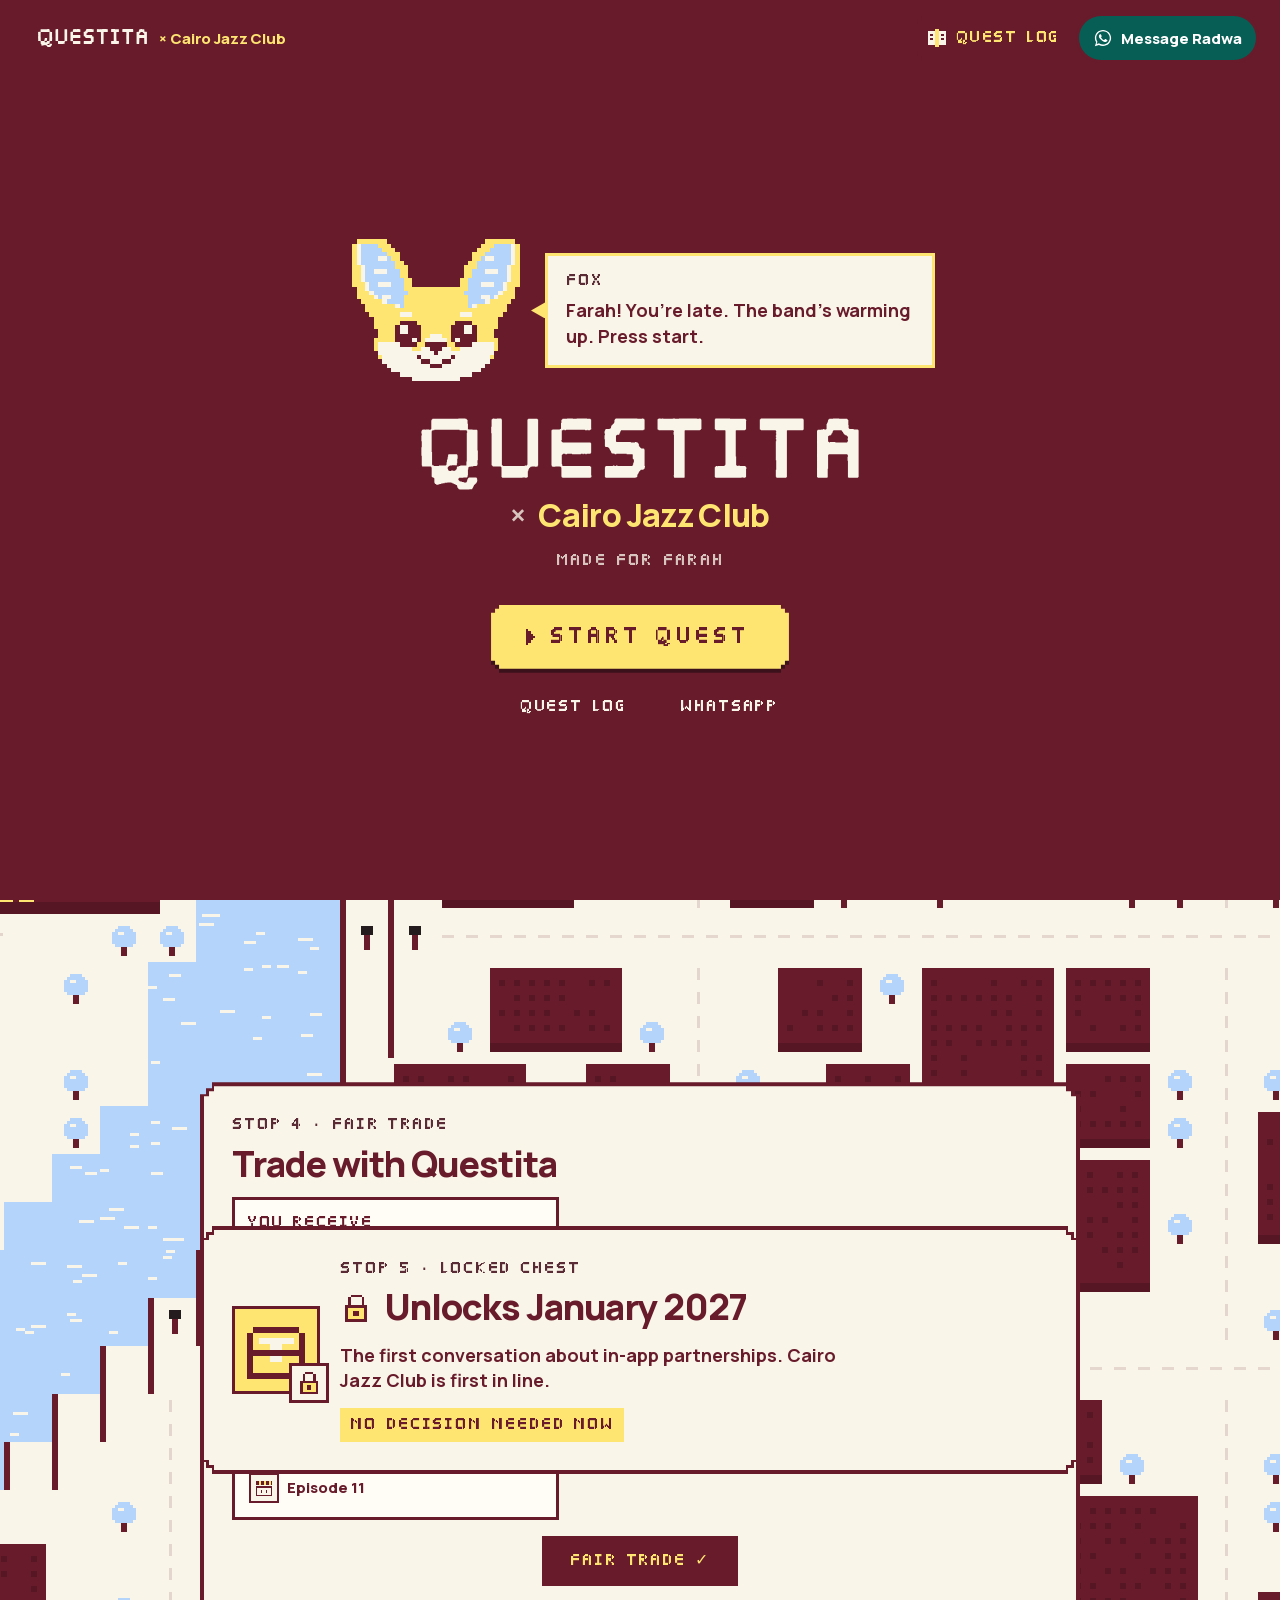
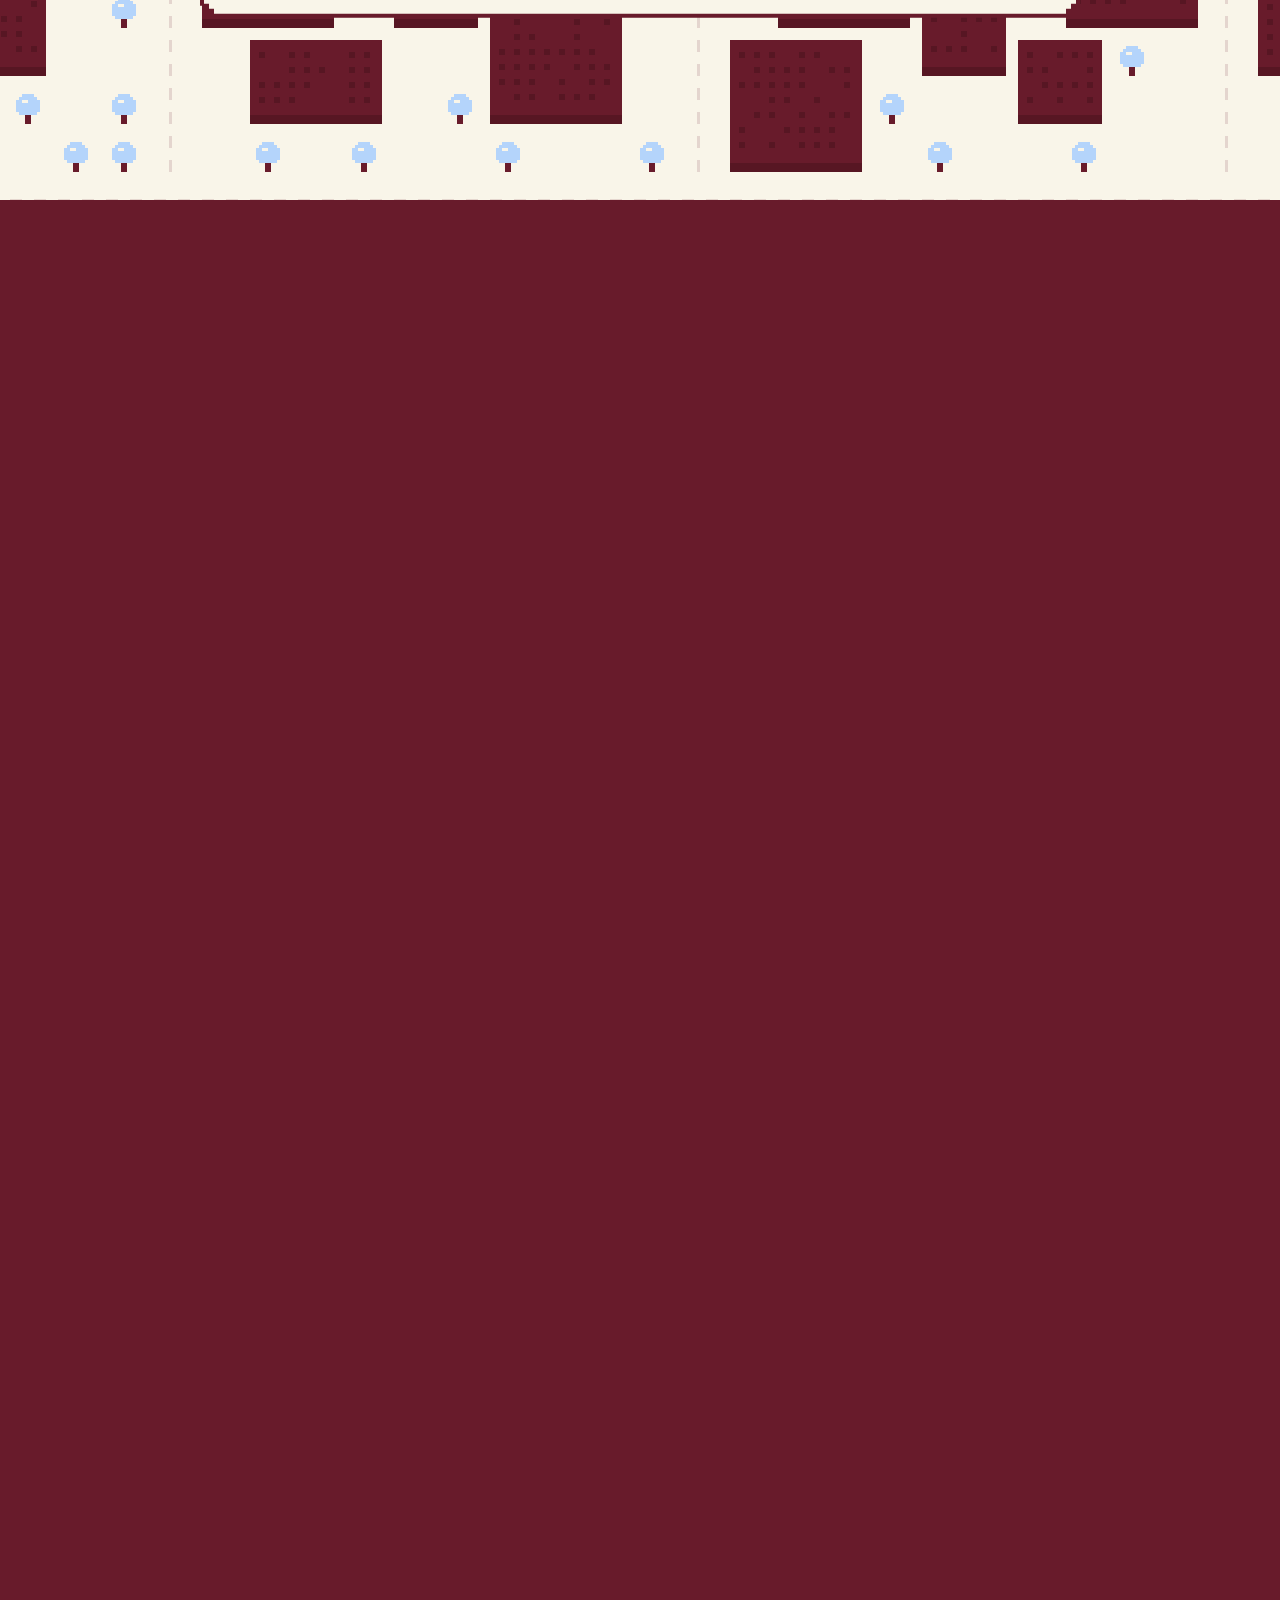
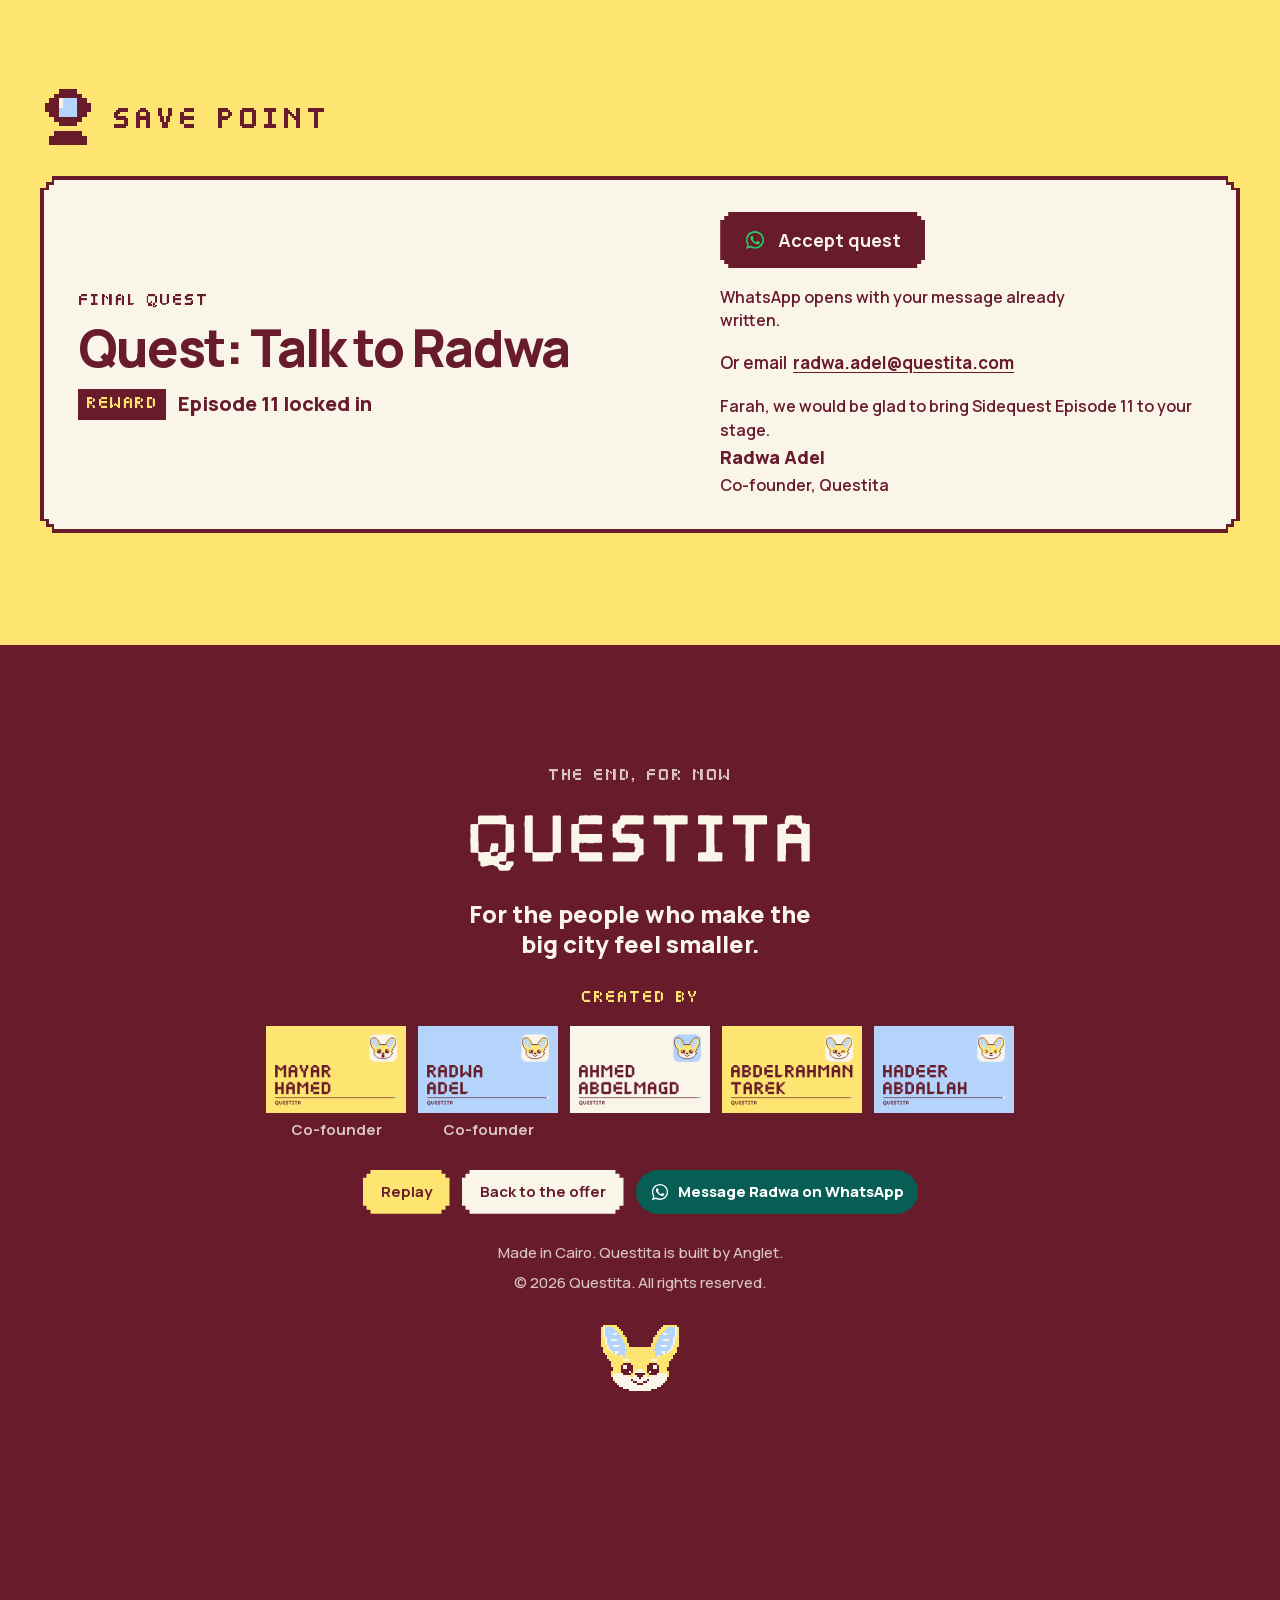
==== commit 4f4da32d: "Replace named band with generic band or musician wording Co-Authored-By: Claude Opus 5.5 <noreply@an" ====
--- a/cairo-jazz-quest-b/index.html
+++ b/cairo-jazz-quest-b/index.html
@@ -1 +1 @@
-<!DOCTYPE html><html lang="en" class="manrope_8872c2a9-module__LE2TAW__variable pixel_f422333e-module__svXGYq__variable"><head><meta charSet="utf-8"/><meta name="viewport" content="width=device-width, initial-scale=1, viewport-fit=cover"/><link rel="preload" href="/_next/static/media/QuestitaPixelExtended-s.p.1l_4lceh2gwua.woff" as="font" crossorigin="" type="font/woff"/><link rel="preload" href="/_next/static/media/a343f882a40d2cc9-s.p.1sj6eobyi31rd.woff2" as="font" crossorigin="" type="font/woff2"/><link rel="preload" as="image" href="/fox/Questita_wordmark_coconutmilk.svg"/><link rel="stylesheet" href="/_next/static/chunks/1z2zkh447yaiy.css" data-precedence="next"/><link rel="stylesheet" href="/_next/static/chunks/3a187uwo_up68.css" data-precedence="next"/><link rel="preload" as="script" fetchPriority="low" href="/_next/static/chunks/1-_0vpsgswkva.js"/><script src="/_next/static/chunks/0hjd_rs7u2m0e.js" async=""></script><script src="/_next/static/chunks/1rj7ns8rte9vc.js" async=""></script><script src="/_next/static/chunks/turbopack-3wejimtpxeyr7.js" async=""></script><script src="/_next/static/chunks/1on7xxn29m-h7.js" async=""></script><script src="/_next/static/chunks/30-070nxgtt6w.js" async=""></script><script src="/_next/static/chunks/1-k0j6_ywgs4f.js" async=""></script><script src="/cairo-jazz-quest-b/cj-page.js" async=""></script><meta name="theme-color" content="#681B2B"/><title>Questita x Cairo Jazz: made for Farah</title><meta name="description" content="A private partnership proposal from Questita and Anglet, made for Farah at Cairo Jazz Club."/><meta name="robots" content="noindex, nofollow"/><meta property="og:title" content="Questita x Cairo Jazz: made for Farah"/><meta property="og:description" content="A private partnership proposal for Cairo Jazz."/><meta property="og:site_name" content="Questita"/><meta property="og:type" content="website"/><meta name="twitter:card" content="summary"/><meta name="twitter:title" content="Questita x Cairo Jazz: made for Farah"/><meta name="twitter:description" content="A private partnership proposal for Cairo Jazz."/><link rel="icon" href="/fox/Questita_app_icon.svg"/><meta name="next-size-adjust" content=""/><script>(function(){try{var d=document.documentElement,b="",p=location.pathname;if(b&&p.indexOf(b)===0)p=p.slice(b.length);if(p===''||p==='/'||p==='/index.html')return;if(matchMedia('(prefers-reduced-motion: reduce)').matches)return;d.classList.add('intro');if(p.indexOf('/poster')===0){var seen=null;try{seen=sessionStorage.getItem('questita:preloaded')}catch(e){}if(!seen)d.setAttribute('data-preload','')}setTimeout(function(){d.classList.remove('intro')},6000)}catch(e){}})();</script><script src="/_next/static/chunks/0cz1d0mv5g_q7.js" noModule=""></script><link rel="stylesheet" href="/cairo-jazz-quest-b/cj.css"/></head><body><div hidden=""><!--$--><!--/$--></div><div class="quest2 overflow-x-clip bg-merlot"><a href="#plain-stops" class="skip-link">Skip the game</a><div class="q2-hud"><div class="pointer-events-none fixed inset-x-0 top-0 z-50 flex items-start justify-between gap-3 px-3 pt-3 sm:px-6 sm:pt-4"><a href="#title" class="q2-panel px-bg pointer-events-auto flex shrink-0 items-center jq-hud-brand" aria-label="Questita x Cairo Jazz Club, back to the title screen"><img alt="" width="1148" height="189" class="h-[14px] w-auto min-[360px]:h-[16px] sm:h-[18px]" src="/fox/Questita_wordmark_coconutmilk.svg"><span class="jq-hud-x" aria-hidden="true">× Cairo Jazz Club</span></a><div class="pointer-events-auto flex items-center gap-1.5 min-[360px]:gap-2"><button type="button" class="q2-panel px-bg jq-log-btn" aria-haspopup="dialog" aria-expanded="false" aria-label="Quest log"><span class="jq-ico jq-log-ico" aria-hidden="true"><svg viewBox="0 0 12 12" class="h-full w-full" shape-rendering="crispEdges" aria-hidden="true" focusable="false"><rect x="1" y="2" width="4" height="8" fill="#F9F5E9"></rect><rect x="7" y="2" width="4" height="8" fill="#F9F5E9"></rect><rect x="5" y="1" width="2" height="10" fill="#FEE571"></rect><rect x="2" y="4" width="2" height="1" fill="#681B2B"></rect><rect x="2" y="6" width="2" height="1" fill="#681B2B"></rect><rect x="8" y="4" width="2" height="1" fill="#681B2B"></rect><rect x="8" y="6" width="2" height="1" fill="#681B2B"></rect></svg></span><span class="jq-log-long font-px" aria-hidden="true">Quest log</span><span class="jq-log-short font-px" aria-hidden="true">Log</span></button><a href="https://wa.me/201158263387?text=Hi%20Radwa%2C%20it%E2%80%99s%20Farah%20from%20Cairo%20Jazz%20Club.%20I%20played%20the%20Episode%2011%20quest%20and%20I%E2%80%99d%20like%20to%20talk%20about%20it." target="_blank" rel="noopener noreferrer" class="jq-wa-pill" aria-label="Message Radwa on WhatsApp (opens WhatsApp)"><svg viewBox="0 0 32 32" class="jq-wa-ico" aria-hidden="true" focusable="false"><path fill="currentColor" d="M16 3C8.8 3 3 8.7 3 15.8c0 2.5.7 4.9 2 7L3 29l6.4-2c2 1.1 4.3 1.7 6.6 1.7 7.2 0 13-5.7 13-12.8S23.2 3 16 3zm0 23.4c-2.1 0-4.1-.6-5.9-1.7l-.4-.3-3.8 1.2 1.2-3.7-.3-.4a10.4 10.4 0 0 1-1.6-5.6C5.2 10 10 5.3 16 5.3s10.8 4.7 10.8 10.5S22 26.4 16 26.4zm5.9-7.8c-.3-.2-1.9-1-2.2-1-.3-.1-.5-.2-.7.2l-1 1.2c-.2.2-.4.2-.7.1-.3-.2-1.4-.5-2.6-1.6-1-.9-1.6-1.9-1.8-2.2-.2-.3 0-.5.1-.7l.5-.6.3-.5v-.6l-1-2.4c-.3-.6-.5-.5-.7-.5h-.6c-.2 0-.6.1-.9.4-.3.3-1.2 1.1-1.2 2.7s1.2 3.2 1.4 3.4c.2.2 2.4 3.6 5.8 5 .8.3 1.4.5 1.9.7.8.2 1.5.2 2.1.1.6-.1 1.9-.8 2.2-1.5.3-.7.3-1.3.2-1.5-.1-.1-.3-.2-.6-.3z"></path></svg><span class="jq-wa-long" aria-hidden="true">Message Radwa</span><span class="jq-wa-short" aria-hidden="true">WhatsApp</span></a></div></div><div class="q2-xp  " role="group" aria-label="Experience: 0 of 9 stops. Bag: 0 of 7 items. Fast travel." inert=""><span class="font-px jq-xp-k text-coconut" aria-hidden="true">XP</span><span class="flex items-center"><button type="button" class="q2-cellbtn  " aria-label="Why it matters" aria-disabled="false"><span class="q2-xp-cell "></span></button><button type="button" class="q2-cellbtn is-locked " aria-label="Treasure chest, locked" aria-disabled="true"><span class="q2-xp-cell "></span></button><span class="jq-xp-route"><span class="jq-xp-route-k" aria-hidden="true">Save files</span><span class="flex"><button type="button" class="q2-cellbtn is-locked " aria-label="Save file 1: The series, locked" aria-disabled="true"><span class="q2-xp-cell "></span></button><button type="button" class="q2-cellbtn is-locked " aria-label="Save file 2: The party, locked" aria-disabled="true"><span class="q2-xp-cell "></span></button><button type="button" class="q2-cellbtn is-locked " aria-label="Save file 3: The guest star, locked" aria-disabled="true"><span class="q2-xp-cell "></span></button><button type="button" class="q2-cellbtn is-locked " aria-label="Save file 4: Slot 11, locked" aria-disabled="true"><span class="q2-xp-cell "></span></button></span></span><button type="button" class="q2-cellbtn is-locked " aria-label="Fair trade, locked" aria-disabled="true"><span class="q2-xp-cell "></span></button><button type="button" class="q2-cellbtn is-locked " aria-label="Locked chest, locked" aria-disabled="true"><span class="q2-xp-cell "></span></button><button type="button" class="q2-cellbtn is-locked " aria-label="Accept quest, locked" aria-disabled="true"><span class="q2-xp-cell "></span></button></span><span class="jq-bagc font-px " aria-hidden="true"><span class="jq-bagc-k">Bag</span> 0/7</span></div><p class="jq-xp-count font-px " aria-hidden="true"><span class="jq-xp-count-k">XP</span> 0/9<span class="jq-xp-count-k jq-bagc-k">Bag</span> 0/7</p><div class="q2-controls" role="group" aria-label="Game controls"><button type="button" class="q2-ctl q2-panel px-bg" aria-label="Back: previous stop" aria-disabled="true"><span class="q2-ctl-tri is-back" aria-hidden="true"></span><span class="q2-ctl-label">Back</span></button><button type="button" class="q2-ctl q2-panel px-bg q2-ctl-auto " aria-pressed="false" aria-disabled="false" aria-label="Auto play"><span class="q2-ctl-led" aria-hidden="true"></span><span aria-hidden="true">Auto</span></button><button type="button" class="q2-ctl q2-panel px-bg is-primary" aria-label="Next stop" aria-disabled="false"><span class="q2-ctl-label">Next</span><span class="q2-ctl-tri" aria-hidden="true"></span></button><p class="sr-only" role="status" aria-live="polite"></p></div></div><main id="main" tabindex="-1" class="outline-none"><section id="title" aria-labelledby="q2-title" class="q2-title jq-title on-dark relative flex min-h-[100dvh] flex-col items-center justify-center bg-merlot px-4 pb-16 pt-28 text-center text-coconut"><div class="jq-title-a"><div class="jq-title-hook"><div class="q2-title-fox w-[164px] sm:w-[246px]"><div class="relative " role="img" aria-label="The Questita fox" data-frame="happy"><div style="transform-origin: 50% 80%;"><svg viewBox="0 0 41 35" width="100%" shape-rendering="crispEdges" class="h-auto w-full overflow-visible" focusable="false"><path d="M0 2h1v10h-1zM1 1h1v1h-1zM1 12h1v3h-1zM2 15h1v1h-1zM2 0h7v1h-7zM3 16h1v2h-1zM4 18h1v1h-1zM5 19h1v3h-1zM5 24h1v3h-1zM6 22h1v2h-1zM6 27h1v2h-1zM7 29h1v1h-1zM8 30h1v1h-1zM9 1h1v1h-1zM9 31h1v1h-1zM10 2h1v1h-1zM10 32h2v1h-2zM11 3h1v1h-1zM11 21h1v2h-1zM11 24h4v1h-4zM11 23h6v1h-6zM12 4h1v2h-1zM12 33h3v1h-3zM12 20h4v1h-4zM12 25h4v1h-4zM13 6h1v1h-1zM14 7h1v3h-1zM14 21h3v2h-3zM15 10h1v1h-1zM15 11h11v1h-11zM15 34h11v1h-11zM16 24h1v1h-1zM16 28h1v1h-1zM17 29h2v1h-2zM18 25h5v1h-5zM19 26h3v1h-3zM19 30h3v1h-3zM20 27h1v1h-1zM22 29h2v1h-2zM24 24h1v1h-1zM24 28h1v1h-1zM24 21h3v2h-3zM24 23h6v1h-6zM25 10h1v1h-1zM25 20h4v1h-4zM25 25h4v1h-4zM26 7h1v3h-1zM26 33h3v1h-3zM26 24h4v1h-4zM27 6h1v1h-1zM28 4h1v2h-1zM29 3h1v1h-1zM29 21h1v2h-1zM29 32h2v1h-2zM30 2h1v1h-1zM31 1h1v1h-1zM31 31h1v1h-1zM32 30h1v1h-1zM32 0h7v1h-7zM33 29h1v1h-1zM34 22h1v2h-1zM34 27h1v2h-1zM35 19h1v3h-1zM35 24h1v3h-1zM36 18h1v1h-1zM37 16h1v2h-1zM38 15h1v1h-1zM39 1h1v1h-1zM39 12h1v3h-1zM40 2h1v10h-1z" fill="#681B2B"></path><path d="M1 2h1v5h-1zM1 7h2v4h-2zM1 11h3v1h-3zM2 12h2v1h-2zM2 13h3v1h-3zM2 14h4v1h-4zM2 1h7v1h-7zM3 15h5v1h-5zM4 16h7v1h-7zM4 17h33v1h-33zM5 18h7v1h-7zM6 25h1v2h-1zM6 21h5v1h-5zM6 24h5v1h-5zM6 20h6v1h-6zM6 19h29v1h-29zM7 28h1v1h-1zM7 2h3v1h-3zM7 22h4v2h-4zM8 3h3v1h-3zM9 4h3v1h-3zM10 5h2v1h-2zM11 6h2v1h-2zM11 7h3v1h-3zM12 8h2v2h-2zM13 10h2v2h-2zM13 12h15v1h-15zM13 14h15v3h-15zM14 13h13v1h-13zM15 26h2v1h-2zM15 18h11v1h-11zM16 25h2v1h-2zM16 20h9v1h-9zM17 24h1v1h-1zM17 23h2v1h-2zM17 21h7v2h-7zM22 23h2v1h-2zM23 24h1v1h-1zM23 25h2v1h-2zM24 26h2v1h-2zM26 10h2v2h-2zM27 8h2v2h-2zM27 7h3v1h-3zM28 6h2v1h-2zM29 5h2v1h-2zM29 4h3v1h-3zM29 20h6v1h-6zM29 18h7v1h-7zM30 3h3v1h-3zM30 22h4v2h-4zM30 21h5v1h-5zM30 24h5v1h-5zM30 16h7v1h-7zM31 2h3v1h-3zM32 1h7v1h-7zM33 28h1v1h-1zM33 15h5v1h-5zM34 25h1v2h-1zM35 14h4v1h-4zM36 13h3v1h-3zM37 12h2v1h-2zM37 11h3v1h-3zM38 7h2v4h-2zM39 2h1v5h-1z" fill="#FEE571"></path><path d="M3 2h4v1h-4zM3 5h4v1h-4zM3 3h5v1h-5zM3 4h6v1h-6zM3 6h8v1h-8zM4 8h2v1h-2zM4 7h7v1h-7zM4 9h8v1h-8zM4 10h9v1h-9zM5 11h2v1h-2zM5 12h8v1h-8zM6 13h8v1h-8zM7 14h1v1h-1zM9 5h1v1h-1zM9 8h3v1h-3zM9 15h4v1h-4zM10 11h3v1h-3zM10 14h3v1h-3zM12 16h1v1h-1zM27 13h8v1h-8zM28 16h1v1h-1zM28 11h3v1h-3zM28 14h3v1h-3zM28 15h4v1h-4zM28 12h8v1h-8zM28 10h9v1h-9zM29 8h3v1h-3zM29 9h8v1h-8zM30 7h7v1h-7zM30 6h8v1h-8zM31 5h1v1h-1zM32 4h6v1h-6zM33 14h1v1h-1zM33 3h5v1h-5zM34 11h2v1h-2zM34 2h4v1h-4zM34 5h4v1h-4zM35 8h2v1h-2z" fill="#B4D4FB"></path><path d="M2 2h1v5h-1zM3 7h1v4h-1zM4 11h1v2h-1zM5 13h1v1h-1zM6 14h1v1h-1zM6 8h3v1h-3zM7 5h2v1h-2zM7 11h3v1h-3zM7 25h5v1h-5zM7 26h8v1h-8zM7 27h13v1h-13zM8 15h1v1h-1zM8 14h2v1h-2zM8 28h8v1h-8zM8 29h9v1h-9zM9 30h10v1h-10zM10 31h21v1h-21zM11 16h1v1h-1zM12 18h3v1h-3zM12 32h17v1h-17zM15 24h1v1h-1zM15 33h11v1h-11zM17 26h2v1h-2zM17 28h7v1h-7zM18 24h5v1h-5zM19 23h3v1h-3zM19 29h3v1h-3zM21 27h13v1h-13zM22 26h2v1h-2zM22 30h10v1h-10zM24 29h9v1h-9zM25 24h1v1h-1zM25 28h8v1h-8zM26 18h3v1h-3zM26 26h8v1h-8zM29 16h1v1h-1zM29 25h5v1h-5zM31 14h2v1h-2zM31 11h3v1h-3zM32 15h1v1h-1zM32 5h2v1h-2zM32 8h3v1h-3zM34 14h1v1h-1zM35 13h1v1h-1zM36 11h1v2h-1zM37 7h1v4h-1zM38 2h1v5h-1z" fill="#F9F5E9"></path><g><path d="M12 21h2v2h-2zM27 21h2v2h-2z" fill="#F9F5E9"></path></g></svg></div></div></div><p class="jq-bubble"><span class="jq-bubble-k font-px">Fox</span>Farah! You’re late. The band’s warming up. Press start.</p></div><div class="jq-lockup"><img alt="" width="1148" height="189" class="jq-logo-img jq-logo-title" src="/fox/Questita_wordmark_coconutmilk.svg"><h1 id="q2-title" class="jq-lockup-h"><span class="sr-only">Questita </span><span class="jq-lockup-x" aria-hidden="true">×</span><span class="sr-only">x </span><span>Cairo Jazz Club</span></h1></div><p class="jq-made">Made for Farah</p></div><div class="jq-title-b"><ul class="q2-menu jq-title-menu" aria-label="Menu"><li class="relative"><button type="button" class="font-px btn btn-yellow jq-start"><span class="q2-cursor is-on" aria-hidden="true"></span>Start quest</button></li><li class="relative"><button type="button" aria-haspopup="dialog" aria-expanded="false" class="font-px jq-sec"><span class="q2-cursor " aria-hidden="true"></span>Quest log</button></li><li class="relative"><button type="button" class="font-px jq-sec"><span class="q2-cursor " aria-hidden="true"></span>WhatsApp<span class="sr-only"> Radwa (opens WhatsApp)</span></button></li></ul></div></section><section id="map" aria-label="The map of Cairo" class="q2-scene relative bg-merlot"><div class="relative h-[100svh] w-full overflow-clip bg-coconut"><h2 class="sr-only">Play the quest</h2><canvas class="pixelated absolute inset-0" aria-hidden="true"></canvas><div class="pointer-events-none absolute left-0 top-0 will-change-transform"><div class="q2-bigsign   " aria-hidden="true" style="left: 1629.46px; top: 2857.46px;"><div class="q2-bigsign-clip"><div class="q2-bigsign-in"><div class="q2-bigsign-board px-frame px-corners" style="--step: 4px; --frame-w: 4px;"><div class="px-frame-in px-corners grid place-items-center bg-coconut" style="--step: 3px;"><span class="font-px q2-bigsign-num">01</span></div></div><span class="q2-bigsign-post"></span></div></div><span class="q2-bigsign-ground"></span><span class="q2-bigsign-label font-px t-px1">The series</span></div><div class="q2-bigsign   " aria-hidden="true" style="left: 1814.41px; top: 3206.48px;"><div class="q2-bigsign-clip"><div class="q2-bigsign-in"><div class="q2-bigsign-board px-frame px-corners" style="--step: 4px; --frame-w: 4px;"><div class="px-frame-in px-corners grid place-items-center bg-coconut" style="--step: 3px;"><span class="font-px q2-bigsign-num">02</span></div></div><span class="q2-bigsign-post"></span></div></div><span class="q2-bigsign-ground"></span><span class="q2-bigsign-label font-px t-px1">The party</span></div><div class="q2-bigsign   " aria-hidden="true" style="left: 2061.89px; top: 3522.81px;"><div class="q2-bigsign-clip"><div class="q2-bigsign-in"><div class="q2-bigsign-board px-frame px-corners" style="--step: 4px; --frame-w: 4px;"><div class="px-frame-in px-corners grid place-items-center bg-coconut" style="--step: 3px;"><span class="font-px q2-bigsign-num">03</span></div></div><span class="q2-bigsign-post"></span></div></div><span class="q2-bigsign-ground"></span><span class="q2-bigsign-label font-px t-px1">The guest star</span></div><div class="q2-bigsign   " aria-hidden="true" style="left: 2182.2px; top: 3901.47px;"><div class="q2-bigsign-clip"><div class="q2-bigsign-in"><div class="q2-bigsign-board px-frame px-corners" style="--step: 4px; --frame-w: 4px;"><div class="px-frame-in px-corners grid place-items-center bg-coconut" style="--step: 3px;"><span class="font-px q2-bigsign-num">04</span></div></div><span class="q2-bigsign-post"></span></div></div><span class="q2-bigsign-ground"></span><span class="q2-bigsign-label font-px t-px1">Slot 11</span></div><div class="q2-bang " aria-hidden="true" style="left: 3047.16px; top: 536px;"><span>!</span></div><div class="q2-bang " aria-hidden="true" style="left: 2506.82px; top: 4424px;"><span>!</span></div><button type="button" class="q2-marker pointer-events-auto  " tabindex="-1" aria-hidden="true" aria-expanded="false" aria-label="Treasure chest: What Cairo Jazz Club gets" style="left: 1980.35px; top: 1728px;"><span class="jq-chest" aria-hidden="true"><span class="jq-ico " aria-hidden="true"><svg viewBox="0 0 12 12" class="h-full w-full" shape-rendering="crispEdges" aria-hidden="true" focusable="false"><rect x="2" y="2" width="8" height="1" fill="#681B2B"></rect><rect x="1" y="3" width="10" height="8" fill="#681B2B"></rect><rect x="2" y="3" width="8" height="3" fill="#FEE571"></rect><rect x="2" y="7" width="8" height="3" fill="#FEE571"></rect><rect x="1" y="6" width="10" height="1" fill="#681B2B"></rect><rect x="3" y="4" width="6" height="1" fill="#F9F5E9"></rect><rect x="5" y="5" width="2" height="3" fill="#F9F5E9"></rect><rect x="5" y="6" width="2" height="1" fill="#681B2B"></rect></svg></span></span></button><div class="q2-avatar" aria-hidden="true"><div class="q2-avatar-in"><div class="relative " aria-hidden="true" data-frame="happy"><div style="transform-origin: 50% 80%;"><svg viewBox="0 0 41 35" width="100%" shape-rendering="crispEdges" class="h-auto w-full overflow-visible" focusable="false"><path d="M0 2h1v10h-1zM1 1h1v1h-1zM1 12h1v3h-1zM2 15h1v1h-1zM2 0h7v1h-7zM3 16h1v2h-1zM4 18h1v1h-1zM5 19h1v3h-1zM5 24h1v3h-1zM6 22h1v2h-1zM6 27h1v2h-1zM7 29h1v1h-1zM8 30h1v1h-1zM9 1h1v1h-1zM9 31h1v1h-1zM10 2h1v1h-1zM10 32h2v1h-2zM11 3h1v1h-1zM11 21h1v2h-1zM11 24h4v1h-4zM11 23h6v1h-6zM12 4h1v2h-1zM12 33h3v1h-3zM12 20h4v1h-4zM12 25h4v1h-4zM13 6h1v1h-1zM14 7h1v3h-1zM14 21h3v2h-3zM15 10h1v1h-1zM15 11h11v1h-11zM15 34h11v1h-11zM16 24h1v1h-1zM16 28h1v1h-1zM17 29h2v1h-2zM18 25h5v1h-5zM19 26h3v1h-3zM19 30h3v1h-3zM20 27h1v1h-1zM22 29h2v1h-2zM24 24h1v1h-1zM24 28h1v1h-1zM24 21h3v2h-3zM24 23h6v1h-6zM25 10h1v1h-1zM25 20h4v1h-4zM25 25h4v1h-4zM26 7h1v3h-1zM26 33h3v1h-3zM26 24h4v1h-4zM27 6h1v1h-1zM28 4h1v2h-1zM29 3h1v1h-1zM29 21h1v2h-1zM29 32h2v1h-2zM30 2h1v1h-1zM31 1h1v1h-1zM31 31h1v1h-1zM32 30h1v1h-1zM32 0h7v1h-7zM33 29h1v1h-1zM34 22h1v2h-1zM34 27h1v2h-1zM35 19h1v3h-1zM35 24h1v3h-1zM36 18h1v1h-1zM37 16h1v2h-1zM38 15h1v1h-1zM39 1h1v1h-1zM39 12h1v3h-1zM40 2h1v10h-1z" fill="#681B2B"></path><path d="M1 2h1v5h-1zM1 7h2v4h-2zM1 11h3v1h-3zM2 12h2v1h-2zM2 13h3v1h-3zM2 14h4v1h-4zM2 1h7v1h-7zM3 15h5v1h-5zM4 16h7v1h-7zM4 17h33v1h-33zM5 18h7v1h-7zM6 25h1v2h-1zM6 21h5v1h-5zM6 24h5v1h-5zM6 20h6v1h-6zM6 19h29v1h-29zM7 28h1v1h-1zM7 2h3v1h-3zM7 22h4v2h-4zM8 3h3v1h-3zM9 4h3v1h-3zM10 5h2v1h-2zM11 6h2v1h-2zM11 7h3v1h-3zM12 8h2v2h-2zM13 10h2v2h-2zM13 12h15v1h-15zM13 14h15v3h-15zM14 13h13v1h-13zM15 26h2v1h-2zM15 18h11v1h-11zM16 25h2v1h-2zM16 20h9v1h-9zM17 24h1v1h-1zM17 23h2v1h-2zM17 21h7v2h-7zM22 23h2v1h-2zM23 24h1v1h-1zM23 25h2v1h-2zM24 26h2v1h-2zM26 10h2v2h-2zM27 8h2v2h-2zM27 7h3v1h-3zM28 6h2v1h-2zM29 5h2v1h-2zM29 4h3v1h-3zM29 20h6v1h-6zM29 18h7v1h-7zM30 3h3v1h-3zM30 22h4v2h-4zM30 21h5v1h-5zM30 24h5v1h-5zM30 16h7v1h-7zM31 2h3v1h-3zM32 1h7v1h-7zM33 28h1v1h-1zM33 15h5v1h-5zM34 25h1v2h-1zM35 14h4v1h-4zM36 13h3v1h-3zM37 12h2v1h-2zM37 11h3v1h-3zM38 7h2v4h-2zM39 2h1v5h-1z" fill="#FEE571"></path><path d="M3 2h4v1h-4zM3 5h4v1h-4zM3 3h5v1h-5zM3 4h6v1h-6zM3 6h8v1h-8zM4 8h2v1h-2zM4 7h7v1h-7zM4 9h8v1h-8zM4 10h9v1h-9zM5 11h2v1h-2zM5 12h8v1h-8zM6 13h8v1h-8zM7 14h1v1h-1zM9 5h1v1h-1zM9 8h3v1h-3zM9 15h4v1h-4zM10 11h3v1h-3zM10 14h3v1h-3zM12 16h1v1h-1zM27 13h8v1h-8zM28 16h1v1h-1zM28 11h3v1h-3zM28 14h3v1h-3zM28 15h4v1h-4zM28 12h8v1h-8zM28 10h9v1h-9zM29 8h3v1h-3zM29 9h8v1h-8zM30 7h7v1h-7zM30 6h8v1h-8zM31 5h1v1h-1zM32 4h6v1h-6zM33 14h1v1h-1zM33 3h5v1h-5zM34 11h2v1h-2zM34 2h4v1h-4zM34 5h4v1h-4zM35 8h2v1h-2z" fill="#B4D4FB"></path><path d="M2 2h1v5h-1zM3 7h1v4h-1zM4 11h1v2h-1zM5 13h1v1h-1zM6 14h1v1h-1zM6 8h3v1h-3zM7 5h2v1h-2zM7 11h3v1h-3zM7 25h5v1h-5zM7 26h8v1h-8zM7 27h13v1h-13zM8 15h1v1h-1zM8 14h2v1h-2zM8 28h8v1h-8zM8 29h9v1h-9zM9 30h10v1h-10zM10 31h21v1h-21zM11 16h1v1h-1zM12 18h3v1h-3zM12 32h17v1h-17zM15 24h1v1h-1zM15 33h11v1h-11zM17 26h2v1h-2zM17 28h7v1h-7zM18 24h5v1h-5zM19 23h3v1h-3zM19 29h3v1h-3zM21 27h13v1h-13zM22 26h2v1h-2zM22 30h10v1h-10zM24 29h9v1h-9zM25 24h1v1h-1zM25 28h8v1h-8zM26 18h3v1h-3zM26 26h8v1h-8zM29 16h1v1h-1zM29 25h5v1h-5zM31 14h2v1h-2zM31 11h3v1h-3zM32 15h1v1h-1zM32 5h2v1h-2zM32 8h3v1h-3zM34 14h1v1h-1zM35 13h1v1h-1zM36 11h1v2h-1zM37 7h1v4h-1zM38 2h1v5h-1z" fill="#F9F5E9"></path><g><path d="M12 21h2v2h-2zM27 21h2v2h-2z" fill="#F9F5E9"></path></g></svg></div></div></div></div></div><div class="pointer-events-none absolute inset-0 z-20" aria-hidden="true"></div><div class="q2-vig-wrap "><div class="q2-vig " inert=""><div class="q2-vignette px-frame px-corners" style="--step: 6px;"><div class="px-frame-in px-corners q2-vignette-in jq-sign-in jq-file  bg-coconut" style="--step: 5px;"><div class="q2-vignette-copy"><p class="jq-file-head font-px"><span>Save file 01</span><span class="jq-file-st">Saved</span></p><h3 class="q2-vignette-title"><span class="q2-yshadow">01</span> The series</h3><div class="jq-file-row"><span class="jq-ico jq-file-ico" aria-hidden="true"><svg viewBox="0 0 12 12" class="h-full w-full" shape-rendering="crispEdges" aria-hidden="true" focusable="false"><rect x="1" y="2" width="10" height="2" fill="#681B2B"></rect><rect x="3" y="2" width="1" height="2" fill="#FEE571"></rect><rect x="6" y="2" width="1" height="2" fill="#FEE571"></rect><rect x="9" y="2" width="1" height="2" fill="#FEE571"></rect><rect x="1" y="5" width="10" height="6" fill="#681B2B"></rect><rect x="2" y="6" width="8" height="4" fill="#F9F5E9"></rect><rect x="4" y="7" width="1" height="2" fill="#681B2B"></rect><rect x="7" y="7" width="1" height="2" fill="#681B2B"></rect></svg></span><div><p class="jq-card-d">Sidequest is our web series about Cairo nights out. Episode 11 is The Night Out.</p><p class="jq-tag-ep font-px jq-px16">Episode 11: The Night Out</p></div></div></div></div></div><span class="q2-next font-px t-px1" aria-hidden="true">Next <span class="q2-next-caret"></span></span></div><div class="q2-vig " inert=""><div class="q2-vignette px-frame px-corners" style="--step: 6px;"><div class="px-frame-in px-corners q2-vignette-in jq-sign-in jq-file  bg-coconut" style="--step: 5px;"><div class="q2-vignette-copy"><p class="jq-file-head font-px"><span>Save file 02</span><span class="jq-file-st">Saved</span></p><h3 class="q2-vignette-title"><span class="q2-yshadow">02</span> The party</h3><p class="jq-card-d">The Questita team, making Episode 11.</p><ul class="jq-party"><li><img alt="Mayar Hamed, Co-founder" width="1600" height="1000" loading="lazy" decoding="async" class="jq-plate-sm" src="/nameplates-official/Questita-Mayar-Hamed-yellow.png"></li><li><img alt="Radwa Adel, Co-founder" width="1600" height="1000" loading="lazy" decoding="async" class="jq-plate-sm" src="/nameplates-official/Questita-Radwa-Adel-blue.png"></li><li><img alt="Ahmed AboElMagd" width="1600" height="1000" loading="lazy" decoding="async" class="jq-plate-sm" src="/nameplates-official/Questita-Ahmed-AboElMagd-coconutmilk.png"></li><li><img alt="Abdelrahman Tarek" width="1600" height="1000" loading="lazy" decoding="async" class="jq-plate-sm" src="/nameplates-official/Questita-Abdelrahman-Tarek-yellow.png"></li><li><img alt="Hadeer Abdallah" width="1600" height="1000" loading="lazy" decoding="async" class="jq-plate-sm" src="/nameplates-official/Questita-Hadeer-Abdallah-blue.png"></li></ul></div></div></div><span class="q2-next font-px t-px1" aria-hidden="true">Next <span class="q2-next-caret"></span></span></div><div class="q2-vig " inert=""><div class="q2-vignette px-frame px-corners" style="--step: 6px;"><div class="px-frame-in px-corners q2-vignette-in jq-sign-in jq-file  bg-coconut" style="--step: 5px;"><div class="q2-vignette-copy"><p class="jq-file-head font-px"><span>Save file 03</span><span class="jq-file-st">Saved</span></p><h3 class="q2-vignette-title"><span class="q2-yshadow">03</span> The guest star</h3><div class="jq-file-row"><span class="jq-ico jq-file-ico" aria-hidden="true"><svg viewBox="0 0 12 12" class="h-full w-full" shape-rendering="crispEdges" aria-hidden="true" focusable="false"><rect x="8" y="1" width="1" height="8" fill="#681B2B"></rect><rect x="9" y="1" width="2" height="1" fill="#681B2B"></rect><rect x="10" y="2" width="1" height="2" fill="#681B2B"></rect><rect x="5" y="7" width="4" height="3" fill="#681B2B"></rect><rect x="4" y="8" width="1" height="1" fill="#681B2B"></rect><rect x="6" y="8" width="1" height="1" fill="#FEE571"></rect></svg></span><div><p class="jq-card-d">Indijam plays a live set inside the episode.</p></div></div></div></div></div><span class="q2-next font-px t-px1" aria-hidden="true">Next <span class="q2-next-caret"></span></span></div><div class="q2-vig " inert=""><div class="q2-vignette px-frame px-corners" style="--step: 6px;"><div class="px-frame-in px-corners q2-vignette-in jq-sign-in jq-file is-empty bg-coconut" style="--step: 5px;"><div class="q2-vignette-copy"><p class="jq-file-head font-px"><span>Save file 04</span><span class="jq-file-st">Empty</span></p><h3 class="q2-vignette-title"><span class="q2-yshadow">04</span> Slot 11</h3><div class="jq-empty"><span class="jq-empty-plus font-px" aria-hidden="true">+</span><p>Empty, saved for you.</p></div></div></div></div><span class="q2-next font-px t-px1" aria-hidden="true">Next <span class="q2-next-caret"></span></span></div></div><div class="q2-popup-wrap jq-loot-wrap "></div><div class="q2-overlay " inert=""><div class="q2-fit"><div class="q2-window px-frame px-corners jq-why" style="--step: 6px;"><div class="px-frame-in px-corners bg-coconut p-5 sm:p-7" style="--step: 5px;"><p class="font-px t-px1 text-body">Stop 1 · Why it matters</p><h2 id="scene-map" class="mt-2 text-[clamp(1.5rem,3vw,2.25rem)] font-extrabold leading-[1.08] tracking-[-0.03em] text-merlot">One more song</h2><div class="jq-why-grid"><div class="jq-why-room"><svg viewBox="0 0 96 54" class="jq-scene " shape-rendering="crispEdges" aria-hidden="true" focusable="false"><rect x="0" y="0" width="96" height="54" fill="#571623"></rect><rect x="16" y="8" width="64" height="6" fill="#681B2B"></rect><rect x="30" y="3" width="4" height="5" fill="#681B2B"></rect><rect x="46" y="3" width="4" height="5" fill="#681B2B"></rect><rect x="60" y="3" width="4" height="5" fill="#681B2B"></rect><rect x="0" y="20" width="96" height="34" fill="#F9F5E9"></rect><rect x="2" y="24" width="9" height="16" fill="#681B2B"></rect><rect x="3" y="25" width="7" height="14" fill="#571623"></rect><rect x="80" y="28" width="13" height="5" fill="#681B2B"></rect><rect x="82" y="32" width="1" height="6" fill="#681B2B"></rect><rect x="90" y="32" width="1" height="6" fill="#681B2B"></rect><rect x="84" y="19" width="3" height="3" fill="#681B2B"></rect><rect x="85" y="20" width="1" height="1" fill="#F9F5E9"></rect><rect x="83" y="22" width="5" height="3" fill="#FEE571"></rect><rect x="84" y="25" width="1" height="3" fill="#681B2B"></rect><rect x="86" y="25" width="1" height="2" fill="#681B2B"></rect><rect x="3" y="43" width="6" height="1" fill="#681B2B"></rect><rect x="9" y="30" width="3" height="3" fill="#681B2B"></rect><rect x="10" y="31" width="1" height="1" fill="#F9F5E9"></rect><rect x="8" y="33" width="5" height="3" fill="#FEE571"></rect><rect x="9" y="36" width="1" height="3" fill="#681B2B"></rect><rect x="11" y="36" width="1" height="2" fill="#681B2B"></rect><rect x="23" y="34" width="3" height="3" fill="#681B2B"></rect><rect x="24" y="35" width="1" height="1" fill="#F9F5E9"></rect><rect x="22" y="37" width="5" height="3" fill="#B4D4FB"></rect><rect x="23" y="40" width="1" height="3" fill="#681B2B"></rect><rect x="25" y="40" width="1" height="2" fill="#681B2B"></rect><rect x="37" y="30" width="3" height="3" fill="#681B2B"></rect><rect x="38" y="31" width="1" height="1" fill="#F9F5E9"></rect><rect x="36" y="33" width="5" height="3" fill="#FEE571"></rect><rect x="37" y="36" width="1" height="3" fill="#681B2B"></rect><rect x="39" y="36" width="1" height="2" fill="#681B2B"></rect></svg><div class="jq-notes" aria-hidden="true"></div><p class="jq-count font-px jq-px16">3 in the room</p></div><div class="jq-why-side"><div class="jq-say"><span class="jq-say-fox" aria-hidden="true"><div class="relative " aria-hidden="true" data-frame="happy"><div style="transform-origin: 50% 80%;"><svg viewBox="0 0 41 35" width="100%" shape-rendering="crispEdges" class="h-auto w-full overflow-visible" focusable="false"><path d="M0 2h1v10h-1zM1 1h1v1h-1zM1 12h1v3h-1zM2 15h1v1h-1zM2 0h7v1h-7zM3 16h1v2h-1zM4 18h1v1h-1zM5 19h1v3h-1zM5 24h1v3h-1zM6 22h1v2h-1zM6 27h1v2h-1zM7 29h1v1h-1zM8 30h1v1h-1zM9 1h1v1h-1zM9 31h1v1h-1zM10 2h1v1h-1zM10 32h2v1h-2zM11 3h1v1h-1zM11 21h1v2h-1zM11 24h4v1h-4zM11 23h6v1h-6zM12 4h1v2h-1zM12 33h3v1h-3zM12 20h4v1h-4zM12 25h4v1h-4zM13 6h1v1h-1zM14 7h1v3h-1zM14 21h3v2h-3zM15 10h1v1h-1zM15 11h11v1h-11zM15 34h11v1h-11zM16 24h1v1h-1zM16 28h1v1h-1zM17 29h2v1h-2zM18 25h5v1h-5zM19 26h3v1h-3zM19 30h3v1h-3zM20 27h1v1h-1zM22 29h2v1h-2zM24 24h1v1h-1zM24 28h1v1h-1zM24 21h3v2h-3zM24 23h6v1h-6zM25 10h1v1h-1zM25 20h4v1h-4zM25 25h4v1h-4zM26 7h1v3h-1zM26 33h3v1h-3zM26 24h4v1h-4zM27 6h1v1h-1zM28 4h1v2h-1zM29 3h1v1h-1zM29 21h1v2h-1zM29 32h2v1h-2zM30 2h1v1h-1zM31 1h1v1h-1zM31 31h1v1h-1zM32 30h1v1h-1zM32 0h7v1h-7zM33 29h1v1h-1zM34 22h1v2h-1zM34 27h1v2h-1zM35 19h1v3h-1zM35 24h1v3h-1zM36 18h1v1h-1zM37 16h1v2h-1zM38 15h1v1h-1zM39 1h1v1h-1zM39 12h1v3h-1zM40 2h1v10h-1z" fill="#681B2B"></path><path d="M1 2h1v5h-1zM1 7h2v4h-2zM1 11h3v1h-3zM2 12h2v1h-2zM2 13h3v1h-3zM2 14h4v1h-4zM2 1h7v1h-7zM3 15h5v1h-5zM4 16h7v1h-7zM4 17h33v1h-33zM5 18h7v1h-7zM6 25h1v2h-1zM6 21h5v1h-5zM6 24h5v1h-5zM6 20h6v1h-6zM6 19h29v1h-29zM7 28h1v1h-1zM7 2h3v1h-3zM7 22h4v2h-4zM8 3h3v1h-3zM9 4h3v1h-3zM10 5h2v1h-2zM11 6h2v1h-2zM11 7h3v1h-3zM12 8h2v2h-2zM13 10h2v2h-2zM13 12h15v1h-15zM13 14h15v3h-15zM14 13h13v1h-13zM15 26h2v1h-2zM15 18h11v1h-11zM16 25h2v1h-2zM16 20h9v1h-9zM17 24h1v1h-1zM17 23h2v1h-2zM17 21h7v2h-7zM22 23h2v1h-2zM23 24h1v1h-1zM23 25h2v1h-2zM24 26h2v1h-2zM26 10h2v2h-2zM27 8h2v2h-2zM27 7h3v1h-3zM28 6h2v1h-2zM29 5h2v1h-2zM29 4h3v1h-3zM29 20h6v1h-6zM29 18h7v1h-7zM30 3h3v1h-3zM30 22h4v2h-4zM30 21h5v1h-5zM30 24h5v1h-5zM30 16h7v1h-7zM31 2h3v1h-3zM32 1h7v1h-7zM33 28h1v1h-1zM33 15h5v1h-5zM34 25h1v2h-1zM35 14h4v1h-4zM36 13h3v1h-3zM37 12h2v1h-2zM37 11h3v1h-3zM38 7h2v4h-2zM39 2h1v5h-1z" fill="#FEE571"></path><path d="M3 2h4v1h-4zM3 5h4v1h-4zM3 3h5v1h-5zM3 4h6v1h-6zM3 6h8v1h-8zM4 8h2v1h-2zM4 7h7v1h-7zM4 9h8v1h-8zM4 10h9v1h-9zM5 11h2v1h-2zM5 12h8v1h-8zM6 13h8v1h-8zM7 14h1v1h-1zM9 5h1v1h-1zM9 8h3v1h-3zM9 15h4v1h-4zM10 11h3v1h-3zM10 14h3v1h-3zM12 16h1v1h-1zM27 13h8v1h-8zM28 16h1v1h-1zM28 11h3v1h-3zM28 14h3v1h-3zM28 15h4v1h-4zM28 12h8v1h-8zM28 10h9v1h-9zM29 8h3v1h-3zM29 9h8v1h-8zM30 7h7v1h-7zM30 6h8v1h-8zM31 5h1v1h-1zM32 4h6v1h-6zM33 14h1v1h-1zM33 3h5v1h-5zM34 11h2v1h-2zM34 2h4v1h-4zM34 5h4v1h-4zM35 8h2v1h-2z" fill="#B4D4FB"></path><path d="M2 2h1v5h-1zM3 7h1v4h-1zM4 11h1v2h-1zM5 13h1v1h-1zM6 14h1v1h-1zM6 8h3v1h-3zM7 5h2v1h-2zM7 11h3v1h-3zM7 25h5v1h-5zM7 26h8v1h-8zM7 27h13v1h-13zM8 15h1v1h-1zM8 14h2v1h-2zM8 28h8v1h-8zM8 29h9v1h-9zM9 30h10v1h-10zM10 31h21v1h-21zM11 16h1v1h-1zM12 18h3v1h-3zM12 32h17v1h-17zM15 24h1v1h-1zM15 33h11v1h-11zM17 26h2v1h-2zM17 28h7v1h-7zM18 24h5v1h-5zM19 23h3v1h-3zM19 29h3v1h-3zM21 27h13v1h-13zM22 26h2v1h-2zM22 30h10v1h-10zM24 29h9v1h-9zM25 24h1v1h-1zM25 28h8v1h-8zM26 18h3v1h-3zM26 26h8v1h-8zM29 16h1v1h-1zM29 25h5v1h-5zM31 14h2v1h-2zM31 11h3v1h-3zM32 15h1v1h-1zM32 5h2v1h-2zM32 8h3v1h-3zM34 14h1v1h-1zM35 13h1v1h-1zM36 11h1v2h-1zM37 7h1v4h-1zM38 2h1v5h-1z" fill="#F9F5E9"></path><g><path d="M12 21h2v2h-2zM27 21h2v2h-2z" fill="#F9F5E9"></path></g></svg></div></div></span><p>We’re casting a venue for Sidequest Episode 11. Every tap is a group that stayed for one more song.</p></div><ul class="jq-meters"><li class="jq-meter "><span class="jq-meter-top"><span class="jq-meter-k">More groups on weeknights</span><span class="jq-meter-st font-px">Empty</span></span><span class="jq-meter-bar" aria-hidden="true"><span class="jq-meter-seg" style="--d: 0ms;"></span><span class="jq-meter-seg" style="--d: 45ms;"></span><span class="jq-meter-seg" style="--d: 90ms;"></span><span class="jq-meter-seg" style="--d: 135ms;"></span><span class="jq-meter-seg" style="--d: 180ms;"></span><span class="jq-meter-seg" style="--d: 225ms;"></span><span class="jq-meter-seg" style="--d: 270ms;"></span><span class="jq-meter-seg" style="--d: 315ms;"></span><span class="jq-meter-seg" style="--d: 360ms;"></span><span class="jq-meter-seg" style="--d: 405ms;"></span></span></li><li class="jq-meter "><span class="jq-meter-top"><span class="jq-meter-k">New faces under 30</span><span class="jq-meter-st font-px">Empty</span></span><span class="jq-meter-bar" aria-hidden="true"><span class="jq-meter-seg" style="--d: 0ms;"></span><span class="jq-meter-seg" style="--d: 45ms;"></span><span class="jq-meter-seg" style="--d: 90ms;"></span><span class="jq-meter-seg" style="--d: 135ms;"></span><span class="jq-meter-seg" style="--d: 180ms;"></span><span class="jq-meter-seg" style="--d: 225ms;"></span><span class="jq-meter-seg" style="--d: 270ms;"></span><span class="jq-meter-seg" style="--d: 315ms;"></span><span class="jq-meter-seg" style="--d: 360ms;"></span><span class="jq-meter-seg" style="--d: 405ms;"></span></span></li><li class="jq-meter "><span class="jq-meter-top"><span class="jq-meter-k">People who come back</span><span class="jq-meter-st font-px">Empty</span></span><span class="jq-meter-bar" aria-hidden="true"><span class="jq-meter-seg" style="--d: 0ms;"></span><span class="jq-meter-seg" style="--d: 45ms;"></span><span class="jq-meter-seg" style="--d: 90ms;"></span><span class="jq-meter-seg" style="--d: 135ms;"></span><span class="jq-meter-seg" style="--d: 180ms;"></span><span class="jq-meter-seg" style="--d: 225ms;"></span><span class="jq-meter-seg" style="--d: 270ms;"></span><span class="jq-meter-seg" style="--d: 315ms;"></span><span class="jq-meter-seg" style="--d: 360ms;"></span><span class="jq-meter-seg" style="--d: 405ms;"></span></span></li></ul><button type="button" aria-disabled="false" class="jq-song font-px">One more song</button><p class="jq-small">Our guesses at what a full room means to you. Tell us yours.</p></div></div><div class="jq-payoff-row "><p class="jq-payoff"></p></div></div></div></div></div><div class="q2-overlay jq-ov-trade " inert=""><div class="q2-fit"><div class="q2-window px-frame px-corners jq-trade-win" style="--step: 6px;"><div class="px-frame-in px-corners bg-coconut p-5 sm:p-7" style="--step: 5px;"><p class="font-px t-px1 text-body">Stop 4 · Fair trade</p><h2 id="trade-map" class="mt-2 text-[clamp(1.5rem,3vw,2.25rem)] font-extrabold leading-[1.08] tracking-[-0.03em] text-merlot">Trade with Questita</h2><div class="jq-trade"><section class="jq-trade-side" aria-label="You receive"><h3 class="jq-trade-h font-px">You receive</h3><ul class="jq-loot is-compact"><li class="jq-loot-row has  r-legendary"><span class="jq-loot-slot"><span class="jq-ico " aria-hidden="true"><svg viewBox="0 0 12 12" class="h-full w-full" shape-rendering="crispEdges" aria-hidden="true" focusable="false"><rect x="5" y="0" width="2" height="2" fill="#681B2B"></rect><rect x="4" y="2" width="4" height="2" fill="#681B2B"></rect><rect x="0" y="4" width="12" height="2" fill="#681B2B"></rect><rect x="2" y="6" width="8" height="2" fill="#681B2B"></rect><rect x="2" y="8" width="3" height="2" fill="#681B2B"></rect><rect x="7" y="8" width="3" height="2" fill="#681B2B"></rect><rect x="1" y="10" width="2" height="1" fill="#681B2B"></rect><rect x="9" y="10" width="2" height="1" fill="#681B2B"></rect><rect x="5" y="4" width="2" height="3" fill="#FEE571"></rect><rect x="3" y="5" width="6" height="1" fill="#FEE571"></rect></svg></span></span><span class="jq-loot-txt"><span class="jq-loot-name">Hero Venue</span></span></li><li class="jq-loot-row has  r-epic"><span class="jq-loot-slot"><span class="jq-ico " aria-hidden="true"><svg viewBox="0 0 12 12" class="h-full w-full" shape-rendering="crispEdges" aria-hidden="true" focusable="false"><rect x="8" y="1" width="1" height="8" fill="#681B2B"></rect><rect x="9" y="1" width="2" height="1" fill="#681B2B"></rect><rect x="10" y="2" width="1" height="2" fill="#681B2B"></rect><rect x="5" y="7" width="4" height="3" fill="#681B2B"></rect><rect x="4" y="8" width="1" height="1" fill="#681B2B"></rect><rect x="6" y="8" width="1" height="1" fill="#FEE571"></rect></svg></span></span><span class="jq-loot-txt"><span class="jq-loot-name">Indijam Live Set</span></span></li><li class="jq-loot-row has  r-rare"><span class="jq-loot-slot"><span class="jq-ico " aria-hidden="true"><svg viewBox="0 0 12 12" class="h-full w-full" shape-rendering="crispEdges" aria-hidden="true" focusable="false"><rect x="1" y="2" width="10" height="8" fill="#681B2B"></rect><rect x="2" y="4" width="3" height="4" fill="#B4D4FB"></rect><rect x="7" y="4" width="3" height="4" fill="#B4D4FB"></rect><rect x="2" y="3" width="1" height="1" fill="#F9F5E9"></rect><rect x="4" y="3" width="1" height="1" fill="#F9F5E9"></rect><rect x="7" y="3" width="1" height="1" fill="#F9F5E9"></rect><rect x="9" y="3" width="1" height="1" fill="#F9F5E9"></rect><rect x="2" y="8" width="1" height="1" fill="#F9F5E9"></rect><rect x="4" y="8" width="1" height="1" fill="#F9F5E9"></rect><rect x="7" y="8" width="1" height="1" fill="#F9F5E9"></rect><rect x="9" y="8" width="1" height="1" fill="#F9F5E9"></rect></svg></span></span><span class="jq-loot-txt"><span class="jq-loot-name">Cut-downs, 30–40s and 15s</span></span></li><li class="jq-loot-row has  r-rare"><span class="jq-loot-slot"><span class="jq-ico " aria-hidden="true"><svg viewBox="0 0 12 12" class="h-full w-full" shape-rendering="crispEdges" aria-hidden="true" focusable="false"><rect x="3" y="5" width="6" height="3" fill="#F9F5E9"></rect><rect x="3" y="4" width="6" height="1" fill="#681B2B"></rect><rect x="1" y="5" width="2" height="1" fill="#681B2B"></rect><rect x="9" y="5" width="2" height="1" fill="#681B2B"></rect><rect x="0" y="6" width="1" height="1" fill="#681B2B"></rect><rect x="11" y="6" width="1" height="1" fill="#681B2B"></rect><rect x="1" y="7" width="2" height="1" fill="#681B2B"></rect><rect x="9" y="7" width="2" height="1" fill="#681B2B"></rect><rect x="3" y="8" width="6" height="1" fill="#681B2B"></rect><rect x="5" y="5" width="2" height="3" fill="#681B2B"></rect><rect x="5" y="5" width="1" height="1" fill="#FEE571"></rect></svg></span></span><span class="jq-loot-txt"><span class="jq-loot-name">Creative Preview</span></span></li><li class="jq-loot-row has  r-uncommon"><span class="jq-loot-slot"><span class="jq-ico " aria-hidden="true"><svg viewBox="0 0 12 12" class="h-full w-full" shape-rendering="crispEdges" aria-hidden="true" focusable="false"><rect x="4" y="8" width="1" height="4" fill="#B4D4FB"></rect><rect x="7" y="8" width="1" height="4" fill="#B4D4FB"></rect><rect x="3" y="1" width="6" height="7" fill="#FEE571"></rect><rect x="4" y="1" width="4" height="1" fill="#681B2B"></rect><rect x="3" y="2" width="1" height="1" fill="#681B2B"></rect><rect x="8" y="2" width="1" height="1" fill="#681B2B"></rect><rect x="2" y="3" width="1" height="3" fill="#681B2B"></rect><rect x="9" y="3" width="1" height="3" fill="#681B2B"></rect><rect x="3" y="6" width="1" height="1" fill="#681B2B"></rect><rect x="8" y="6" width="1" height="1" fill="#681B2B"></rect><rect x="4" y="7" width="4" height="1" fill="#681B2B"></rect><rect x="5" y="3" width="2" height="3" fill="#681B2B"></rect></svg></span></span><span class="jq-loot-txt"><span class="jq-loot-name">Episode 12 Credit</span></span></li><li class="jq-loot-row has  r-uncommon"><span class="jq-loot-slot"><span class="jq-ico " aria-hidden="true"><svg viewBox="0 0 12 12" class="h-full w-full" shape-rendering="crispEdges" aria-hidden="true" focusable="false"><rect x="1" y="10" width="10" height="1" fill="#681B2B"></rect><rect x="2" y="6" width="2" height="4" fill="#B4D4FB"></rect><rect x="5" y="3" width="2" height="7" fill="#FEE571"></rect><rect x="8" y="5" width="2" height="5" fill="#681B2B"></rect><rect x="5" y="3" width="2" height="1" fill="#681B2B"></rect></svg></span></span><span class="jq-loot-txt"><span class="jq-loot-name">Day-30 Report</span></span></li><li class="jq-loot-row has  r-quest"><span class="jq-loot-slot"><span class="jq-ico " aria-hidden="true"><svg viewBox="0 0 12 12" class="h-full w-full" shape-rendering="crispEdges" aria-hidden="true" focusable="false"><rect x="1" y="2" width="10" height="2" fill="#681B2B"></rect><rect x="3" y="2" width="1" height="2" fill="#FEE571"></rect><rect x="6" y="2" width="1" height="2" fill="#FEE571"></rect><rect x="9" y="2" width="1" height="2" fill="#FEE571"></rect><rect x="1" y="5" width="10" height="6" fill="#681B2B"></rect><rect x="2" y="6" width="8" height="4" fill="#F9F5E9"></rect><rect x="4" y="7" width="1" height="2" fill="#681B2B"></rect><rect x="7" y="7" width="1" height="2" fill="#681B2B"></rect></svg></span></span><span class="jq-loot-txt"><span class="jq-loot-name">Episode 11</span></span></li></ul></section><div class="jq-trade-mid"><p class="font-px jq-coins-k">Coins</p><p class="jq-coins" aria-label="Coins: 0 for 0"><span>0</span><span class="jq-swap" aria-hidden="true">⇄</span><span>0</span></p><p class="jq-free-line">Free on both sides. No fee, no catch.</p></div><section class="jq-trade-side" aria-label="We need from you"><h3 class="jq-trade-h font-px">We need from you</h3><ul class="jq-needs"><li><span class="jq-box"><span class="jq-ico " aria-hidden="true"><svg viewBox="0 0 12 12" class="h-full w-full" shape-rendering="crispEdges" aria-hidden="true" focusable="false"><rect x="2" y="6" width="1" height="1" fill="#681B2B"></rect><rect x="3" y="7" width="1" height="1" fill="#681B2B"></rect><rect x="4" y="8" width="1" height="1" fill="#681B2B"></rect><rect x="5" y="7" width="1" height="1" fill="#681B2B"></rect><rect x="6" y="6" width="1" height="1" fill="#681B2B"></rect><rect x="7" y="5" width="1" height="1" fill="#681B2B"></rect><rect x="8" y="4" width="1" height="1" fill="#681B2B"></rect><rect x="9" y="3" width="1" height="1" fill="#681B2B"></rect><rect x="2" y="5" width="1" height="1" fill="#681B2B"></rect><rect x="3" y="6" width="1" height="1" fill="#681B2B"></rect><rect x="4" y="7" width="1" height="1" fill="#681B2B"></rect><rect x="5" y="6" width="1" height="1" fill="#681B2B"></rect><rect x="6" y="5" width="1" height="1" fill="#681B2B"></rect><rect x="7" y="4" width="1" height="1" fill="#681B2B"></rect><rect x="8" y="3" width="1" height="1" fill="#681B2B"></rect><rect x="9" y="2" width="1" height="1" fill="#681B2B"></rect></svg></span></span><span><strong>One shoot evening</strong><span class="jq-need-d">Date agreed together</span></span></li><li><span class="jq-box"><span class="jq-ico " aria-hidden="true"><svg viewBox="0 0 12 12" class="h-full w-full" shape-rendering="crispEdges" aria-hidden="true" focusable="false"><rect x="2" y="6" width="1" height="1" fill="#681B2B"></rect><rect x="3" y="7" width="1" height="1" fill="#681B2B"></rect><rect x="4" y="8" width="1" height="1" fill="#681B2B"></rect><rect x="5" y="7" width="1" height="1" fill="#681B2B"></rect><rect x="6" y="6" width="1" height="1" fill="#681B2B"></rect><rect x="7" y="5" width="1" height="1" fill="#681B2B"></rect><rect x="8" y="4" width="1" height="1" fill="#681B2B"></rect><rect x="9" y="3" width="1" height="1" fill="#681B2B"></rect><rect x="2" y="5" width="1" height="1" fill="#681B2B"></rect><rect x="3" y="6" width="1" height="1" fill="#681B2B"></rect><rect x="4" y="7" width="1" height="1" fill="#681B2B"></rect><rect x="5" y="6" width="1" height="1" fill="#681B2B"></rect><rect x="6" y="5" width="1" height="1" fill="#681B2B"></rect><rect x="7" y="4" width="1" height="1" fill="#681B2B"></rect><rect x="8" y="3" width="1" height="1" fill="#681B2B"></rect><rect x="9" y="2" width="1" height="1" fill="#681B2B"></rect></svg></span></span><span><strong>Space for the QR flyer</strong></span></li><li><span class="jq-box"><span class="jq-ico " aria-hidden="true"><svg viewBox="0 0 12 12" class="h-full w-full" shape-rendering="crispEdges" aria-hidden="true" focusable="false"><rect x="2" y="6" width="1" height="1" fill="#681B2B"></rect><rect x="3" y="7" width="1" height="1" fill="#681B2B"></rect><rect x="4" y="8" width="1" height="1" fill="#681B2B"></rect><rect x="5" y="7" width="1" height="1" fill="#681B2B"></rect><rect x="6" y="6" width="1" height="1" fill="#681B2B"></rect><rect x="7" y="5" width="1" height="1" fill="#681B2B"></rect><rect x="8" y="4" width="1" height="1" fill="#681B2B"></rect><rect x="9" y="3" width="1" height="1" fill="#681B2B"></rect><rect x="2" y="5" width="1" height="1" fill="#681B2B"></rect><rect x="3" y="6" width="1" height="1" fill="#681B2B"></rect><rect x="4" y="7" width="1" height="1" fill="#681B2B"></rect><rect x="5" y="6" width="1" height="1" fill="#681B2B"></rect><rect x="6" y="5" width="1" height="1" fill="#681B2B"></rect><rect x="7" y="4" width="1" height="1" fill="#681B2B"></rect><rect x="8" y="3" width="1" height="1" fill="#681B2B"></rect><rect x="9" y="2" width="1" height="1" fill="#681B2B"></rect></svg></span></span><span><strong>Permission to use the footage</strong></span></li></ul></section></div><button type="button" class="jq-trade-ok font-px">Fair trade ✓</button></div></div></div></div><div class="q2-overlay " inert=""><div class="q2-fit"><div class="q2-window px-frame px-corners" style="--step: 6px;"><div class="px-frame-in px-corners bg-coconut p-5 sm:p-7" style="--step: 5px;"><div class="jq-locked"><div class="jq-locked-chest" aria-hidden="true"><span class="jq-ico jq-locked-body" aria-hidden="true"><svg viewBox="0 0 12 12" class="h-full w-full" shape-rendering="crispEdges" aria-hidden="true" focusable="false"><rect x="2" y="2" width="8" height="1" fill="#681B2B"></rect><rect x="1" y="3" width="10" height="8" fill="#681B2B"></rect><rect x="2" y="3" width="8" height="3" fill="#FEE571"></rect><rect x="2" y="7" width="8" height="3" fill="#FEE571"></rect><rect x="1" y="6" width="10" height="1" fill="#681B2B"></rect><rect x="3" y="4" width="6" height="1" fill="#F9F5E9"></rect><rect x="5" y="5" width="2" height="3" fill="#F9F5E9"></rect><rect x="5" y="6" width="2" height="1" fill="#681B2B"></rect></svg></span><span class="jq-ico jq-locked-lock" aria-hidden="true"><svg viewBox="0 0 12 12" class="h-full w-full" shape-rendering="crispEdges" aria-hidden="true" focusable="false"><rect x="4" y="1" width="4" height="1" fill="#681B2B"></rect><rect x="3" y="2" width="1" height="3" fill="#681B2B"></rect><rect x="8" y="2" width="1" height="3" fill="#681B2B"></rect><rect x="2" y="5" width="8" height="6" fill="#681B2B"></rect><rect x="3" y="6" width="6" height="4" fill="#FEE571"></rect><rect x="5" y="7" width="2" height="2" fill="#681B2B"></rect></svg></span></div><div class="min-w-0"><p class="font-px jq-px16 text-body">Stop 5 · Locked chest</p><h2 id="unlock-map" class="mt-2 flex items-center gap-3 text-[clamp(1.5rem,3vw,2.25rem)] font-extrabold leading-[1.08] tracking-[-0.03em] text-merlot"><span class="jq-ico jq-h-lock" aria-hidden="true"><svg viewBox="0 0 12 12" class="h-full w-full" shape-rendering="crispEdges" aria-hidden="true" focusable="false"><rect x="4" y="1" width="4" height="1" fill="#681B2B"></rect><rect x="3" y="2" width="1" height="3" fill="#681B2B"></rect><rect x="8" y="2" width="1" height="3" fill="#681B2B"></rect><rect x="2" y="5" width="8" height="6" fill="#681B2B"></rect><rect x="3" y="6" width="6" height="4" fill="#FEE571"></rect><rect x="5" y="7" width="2" height="2" fill="#681B2B"></rect></svg></span>Unlocks January 2027</h2><p class="jq-unlock">The first conversation about in-app partnerships. Cairo Jazz Club is first in line.</p><p class="jq-unlock-k font-px jq-px16">No decision needed now</p></div></div></div></div></div></div><div class="q2-dialog  q2-dialog-map"><div class="q2-dialog-frame px-corners"><div class="q2-dialog-in px-corners flex items-start gap-4 sm:gap-5"><div class="q2-dialog-port w-[62px] shrink-0 sm:w-[82px]"><div class="px-corners bg-blue p-1.5" style="--step: 3px;"><div class="relative " aria-hidden="true" data-frame="happy"><div style="transform-origin: 50% 80%;"><svg viewBox="0 0 41 35" width="100%" shape-rendering="crispEdges" class="h-auto w-full overflow-visible" focusable="false"><path d="M0 2h1v10h-1zM1 1h1v1h-1zM1 12h1v3h-1zM2 15h1v1h-1zM2 0h7v1h-7zM3 16h1v2h-1zM4 18h1v1h-1zM5 19h1v3h-1zM5 24h1v3h-1zM6 22h1v2h-1zM6 27h1v2h-1zM7 29h1v1h-1zM8 30h1v1h-1zM9 1h1v1h-1zM9 31h1v1h-1zM10 2h1v1h-1zM10 32h2v1h-2zM11 3h1v1h-1zM11 21h1v2h-1zM11 24h4v1h-4zM11 23h6v1h-6zM12 4h1v2h-1zM12 33h3v1h-3zM12 20h4v1h-4zM12 25h4v1h-4zM13 6h1v1h-1zM14 7h1v3h-1zM14 21h3v2h-3zM15 10h1v1h-1zM15 11h11v1h-11zM15 34h11v1h-11zM16 24h1v1h-1zM16 28h1v1h-1zM17 29h2v1h-2zM18 25h5v1h-5zM19 26h3v1h-3zM19 30h3v1h-3zM20 27h1v1h-1zM22 29h2v1h-2zM24 24h1v1h-1zM24 28h1v1h-1zM24 21h3v2h-3zM24 23h6v1h-6zM25 10h1v1h-1zM25 20h4v1h-4zM25 25h4v1h-4zM26 7h1v3h-1zM26 33h3v1h-3zM26 24h4v1h-4zM27 6h1v1h-1zM28 4h1v2h-1zM29 3h1v1h-1zM29 21h1v2h-1zM29 32h2v1h-2zM30 2h1v1h-1zM31 1h1v1h-1zM31 31h1v1h-1zM32 30h1v1h-1zM32 0h7v1h-7zM33 29h1v1h-1zM34 22h1v2h-1zM34 27h1v2h-1zM35 19h1v3h-1zM35 24h1v3h-1zM36 18h1v1h-1zM37 16h1v2h-1zM38 15h1v1h-1zM39 1h1v1h-1zM39 12h1v3h-1zM40 2h1v10h-1z" fill="#681B2B"></path><path d="M1 2h1v5h-1zM1 7h2v4h-2zM1 11h3v1h-3zM2 12h2v1h-2zM2 13h3v1h-3zM2 14h4v1h-4zM2 1h7v1h-7zM3 15h5v1h-5zM4 16h7v1h-7zM4 17h33v1h-33zM5 18h7v1h-7zM6 25h1v2h-1zM6 21h5v1h-5zM6 24h5v1h-5zM6 20h6v1h-6zM6 19h29v1h-29zM7 28h1v1h-1zM7 2h3v1h-3zM7 22h4v2h-4zM8 3h3v1h-3zM9 4h3v1h-3zM10 5h2v1h-2zM11 6h2v1h-2zM11 7h3v1h-3zM12 8h2v2h-2zM13 10h2v2h-2zM13 12h15v1h-15zM13 14h15v3h-15zM14 13h13v1h-13zM15 26h2v1h-2zM15 18h11v1h-11zM16 25h2v1h-2zM16 20h9v1h-9zM17 24h1v1h-1zM17 23h2v1h-2zM17 21h7v2h-7zM22 23h2v1h-2zM23 24h1v1h-1zM23 25h2v1h-2zM24 26h2v1h-2zM26 10h2v2h-2zM27 8h2v2h-2zM27 7h3v1h-3zM28 6h2v1h-2zM29 5h2v1h-2zM29 4h3v1h-3zM29 20h6v1h-6zM29 18h7v1h-7zM30 3h3v1h-3zM30 22h4v2h-4zM30 21h5v1h-5zM30 24h5v1h-5zM30 16h7v1h-7zM31 2h3v1h-3zM32 1h7v1h-7zM33 28h1v1h-1zM33 15h5v1h-5zM34 25h1v2h-1zM35 14h4v1h-4zM36 13h3v1h-3zM37 12h2v1h-2zM37 11h3v1h-3zM38 7h2v4h-2zM39 2h1v5h-1z" fill="#FEE571"></path><path d="M3 2h4v1h-4zM3 5h4v1h-4zM3 3h5v1h-5zM3 4h6v1h-6zM3 6h8v1h-8zM4 8h2v1h-2zM4 7h7v1h-7zM4 9h8v1h-8zM4 10h9v1h-9zM5 11h2v1h-2zM5 12h8v1h-8zM6 13h8v1h-8zM7 14h1v1h-1zM9 5h1v1h-1zM9 8h3v1h-3zM9 15h4v1h-4zM10 11h3v1h-3zM10 14h3v1h-3zM12 16h1v1h-1zM27 13h8v1h-8zM28 16h1v1h-1zM28 11h3v1h-3zM28 14h3v1h-3zM28 15h4v1h-4zM28 12h8v1h-8zM28 10h9v1h-9zM29 8h3v1h-3zM29 9h8v1h-8zM30 7h7v1h-7zM30 6h8v1h-8zM31 5h1v1h-1zM32 4h6v1h-6zM33 14h1v1h-1zM33 3h5v1h-5zM34 11h2v1h-2zM34 2h4v1h-4zM34 5h4v1h-4zM35 8h2v1h-2z" fill="#B4D4FB"></path><path d="M2 2h1v5h-1zM3 7h1v4h-1zM4 11h1v2h-1zM5 13h1v1h-1zM6 14h1v1h-1zM6 8h3v1h-3zM7 5h2v1h-2zM7 11h3v1h-3zM7 25h5v1h-5zM7 26h8v1h-8zM7 27h13v1h-13zM8 15h1v1h-1zM8 14h2v1h-2zM8 28h8v1h-8zM8 29h9v1h-9zM9 30h10v1h-10zM10 31h21v1h-21zM11 16h1v1h-1zM12 18h3v1h-3zM12 32h17v1h-17zM15 24h1v1h-1zM15 33h11v1h-11zM17 26h2v1h-2zM17 28h7v1h-7zM18 24h5v1h-5zM19 23h3v1h-3zM19 29h3v1h-3zM21 27h13v1h-13zM22 26h2v1h-2zM22 30h10v1h-10zM24 29h9v1h-9zM25 24h1v1h-1zM25 28h8v1h-8zM26 18h3v1h-3zM26 26h8v1h-8zM29 16h1v1h-1zM29 25h5v1h-5zM31 14h2v1h-2zM31 11h3v1h-3zM32 15h1v1h-1zM32 5h2v1h-2zM32 8h3v1h-3zM34 14h1v1h-1zM35 13h1v1h-1zM36 11h1v2h-1zM37 7h1v4h-1zM38 2h1v5h-1z" fill="#F9F5E9"></path><g><path d="M12 21h2v2h-2zM27 21h2v2h-2z" fill="#F9F5E9"></path></g></svg></div></div></div></div><div class="min-w-0 flex-1"><p class="font-px t-px1 text-body">Fox</p><p class="sr-only"></p><p aria-hidden="true" class="mt-1.5 text-[1rem] font-semibold leading-snug text-merlot sm:text-[1.1875rem]"><span></span><span class="invisible"></span></p></div><span class="q2-next q2-caret font-px t-px1 is-done" aria-hidden="true">Next <span class="q2-next-caret"></span></span></div></div></div></div></section><div class="q2-reduced-only bg-coconut pt-20"><canvas aria-hidden="true" class="pixelated block h-auto w-full"></canvas></div><section id="plain-stops" tabindex="-1" aria-label="The quest, as a list" aria-hidden="true" inert="" class="q2-plain "><div class="mx-auto flex max-w-[860px] flex-col gap-14 px-4 py-24 sm:px-8"><div data-q2-stop="why-a" data-q2-off="88"><h2 class="q2-plain-h">Stop 1: Why it matters</h2><div class="q2-dialog-frame px-corners"><div class="q2-dialog-in px-corners flex items-start gap-4"><div class="w-[62px] shrink-0" aria-hidden="true"><div class="px-corners bg-blue p-1.5" style="--step: 3px;"><div class="relative " aria-hidden="true" data-frame="happy"><div style="transform-origin: 50% 80%;"><svg viewBox="0 0 41 35" width="100%" shape-rendering="crispEdges" class="h-auto w-full overflow-visible" focusable="false"><path d="M0 2h1v10h-1zM1 1h1v1h-1zM1 12h1v3h-1zM2 15h1v1h-1zM2 0h7v1h-7zM3 16h1v2h-1zM4 18h1v1h-1zM5 19h1v3h-1zM5 24h1v3h-1zM6 22h1v2h-1zM6 27h1v2h-1zM7 29h1v1h-1zM8 30h1v1h-1zM9 1h1v1h-1zM9 31h1v1h-1zM10 2h1v1h-1zM10 32h2v1h-2zM11 3h1v1h-1zM11 21h1v2h-1zM11 24h4v1h-4zM11 23h6v1h-6zM12 4h1v2h-1zM12 33h3v1h-3zM12 20h4v1h-4zM12 25h4v1h-4zM13 6h1v1h-1zM14 7h1v3h-1zM14 21h3v2h-3zM15 10h1v1h-1zM15 11h11v1h-11zM15 34h11v1h-11zM16 24h1v1h-1zM16 28h1v1h-1zM17 29h2v1h-2zM18 25h5v1h-5zM19 26h3v1h-3zM19 30h3v1h-3zM20 27h1v1h-1zM22 29h2v1h-2zM24 24h1v1h-1zM24 28h1v1h-1zM24 21h3v2h-3zM24 23h6v1h-6zM25 10h1v1h-1zM25 20h4v1h-4zM25 25h4v1h-4zM26 7h1v3h-1zM26 33h3v1h-3zM26 24h4v1h-4zM27 6h1v1h-1zM28 4h1v2h-1zM29 3h1v1h-1zM29 21h1v2h-1zM29 32h2v1h-2zM30 2h1v1h-1zM31 1h1v1h-1zM31 31h1v1h-1zM32 30h1v1h-1zM32 0h7v1h-7zM33 29h1v1h-1zM34 22h1v2h-1zM34 27h1v2h-1zM35 19h1v3h-1zM35 24h1v3h-1zM36 18h1v1h-1zM37 16h1v2h-1zM38 15h1v1h-1zM39 1h1v1h-1zM39 12h1v3h-1zM40 2h1v10h-1z" fill="#681B2B"></path><path d="M1 2h1v5h-1zM1 7h2v4h-2zM1 11h3v1h-3zM2 12h2v1h-2zM2 13h3v1h-3zM2 14h4v1h-4zM2 1h7v1h-7zM3 15h5v1h-5zM4 16h7v1h-7zM4 17h33v1h-33zM5 18h7v1h-7zM6 25h1v2h-1zM6 21h5v1h-5zM6 24h5v1h-5zM6 20h6v1h-6zM6 19h29v1h-29zM7 28h1v1h-1zM7 2h3v1h-3zM7 22h4v2h-4zM8 3h3v1h-3zM9 4h3v1h-3zM10 5h2v1h-2zM11 6h2v1h-2zM11 7h3v1h-3zM12 8h2v2h-2zM13 10h2v2h-2zM13 12h15v1h-15zM13 14h15v3h-15zM14 13h13v1h-13zM15 26h2v1h-2zM15 18h11v1h-11zM16 25h2v1h-2zM16 20h9v1h-9zM17 24h1v1h-1zM17 23h2v1h-2zM17 21h7v2h-7zM22 23h2v1h-2zM23 24h1v1h-1zM23 25h2v1h-2zM24 26h2v1h-2zM26 10h2v2h-2zM27 8h2v2h-2zM27 7h3v1h-3zM28 6h2v1h-2zM29 5h2v1h-2zM29 4h3v1h-3zM29 20h6v1h-6zM29 18h7v1h-7zM30 3h3v1h-3zM30 22h4v2h-4zM30 21h5v1h-5zM30 24h5v1h-5zM30 16h7v1h-7zM31 2h3v1h-3zM32 1h7v1h-7zM33 28h1v1h-1zM33 15h5v1h-5zM34 25h1v2h-1zM35 14h4v1h-4zM36 13h3v1h-3zM37 12h2v1h-2zM37 11h3v1h-3zM38 7h2v4h-2zM39 2h1v5h-1z" fill="#FEE571"></path><path d="M3 2h4v1h-4zM3 5h4v1h-4zM3 3h5v1h-5zM3 4h6v1h-6zM3 6h8v1h-8zM4 8h2v1h-2zM4 7h7v1h-7zM4 9h8v1h-8zM4 10h9v1h-9zM5 11h2v1h-2zM5 12h8v1h-8zM6 13h8v1h-8zM7 14h1v1h-1zM9 5h1v1h-1zM9 8h3v1h-3zM9 15h4v1h-4zM10 11h3v1h-3zM10 14h3v1h-3zM12 16h1v1h-1zM27 13h8v1h-8zM28 16h1v1h-1zM28 11h3v1h-3zM28 14h3v1h-3zM28 15h4v1h-4zM28 12h8v1h-8zM28 10h9v1h-9zM29 8h3v1h-3zM29 9h8v1h-8zM30 7h7v1h-7zM30 6h8v1h-8zM31 5h1v1h-1zM32 4h6v1h-6zM33 14h1v1h-1zM33 3h5v1h-5zM34 11h2v1h-2zM34 2h4v1h-4zM34 5h4v1h-4zM35 8h2v1h-2z" fill="#B4D4FB"></path><path d="M2 2h1v5h-1zM3 7h1v4h-1zM4 11h1v2h-1zM5 13h1v1h-1zM6 14h1v1h-1zM6 8h3v1h-3zM7 5h2v1h-2zM7 11h3v1h-3zM7 25h5v1h-5zM7 26h8v1h-8zM7 27h13v1h-13zM8 15h1v1h-1zM8 14h2v1h-2zM8 28h8v1h-8zM8 29h9v1h-9zM9 30h10v1h-10zM10 31h21v1h-21zM11 16h1v1h-1zM12 18h3v1h-3zM12 32h17v1h-17zM15 24h1v1h-1zM15 33h11v1h-11zM17 26h2v1h-2zM17 28h7v1h-7zM18 24h5v1h-5zM19 23h3v1h-3zM19 29h3v1h-3zM21 27h13v1h-13zM22 26h2v1h-2zM22 30h10v1h-10zM24 29h9v1h-9zM25 24h1v1h-1zM25 28h8v1h-8zM26 18h3v1h-3zM26 26h8v1h-8zM29 16h1v1h-1zM29 25h5v1h-5zM31 14h2v1h-2zM31 11h3v1h-3zM32 15h1v1h-1zM32 5h2v1h-2zM32 8h3v1h-3zM34 14h1v1h-1zM35 13h1v1h-1zM36 11h1v2h-1zM37 7h1v4h-1zM38 2h1v5h-1z" fill="#F9F5E9"></path><g><path d="M12 21h2v2h-2zM27 21h2v2h-2z" fill="#F9F5E9"></path></g></svg></div></div></div></div><div class="min-w-0 flex-1"><p class="font-px t-px1 text-body">Fox</p><div class="mt-1.5 text-[1.0625rem] font-semibold leading-snug text-merlot"><p>We’re casting a venue for Sidequest Episode 11. Every tap is a group that stayed for one more song.</p></div></div></div></div><ul class="jq-list"><li>More groups on weeknights</li><li>New faces under 30</li><li>People who come back</li></ul><p class="jq-payoff">No Cairo Jazz Club, no Episode 11.</p></div><div data-q2-stop="board" data-q2-off="88"><h2 class="q2-plain-h">Stop 2: Treasure chest</h2><div class="q2-dialog-frame px-corners"><div class="q2-dialog-in px-corners flex items-start gap-4"><div class="w-[62px] shrink-0" aria-hidden="true"><div class="px-corners bg-blue p-1.5" style="--step: 3px;"><div class="relative " aria-hidden="true" data-frame="wow"><div style="transform-origin: 50% 80%;"><svg viewBox="0 0 41 35" width="100%" shape-rendering="crispEdges" class="h-auto w-full overflow-visible" focusable="false"><path d="M0 2h1v10h-1zM1 1h1v1h-1zM1 12h1v3h-1zM2 15h1v1h-1zM2 0h7v1h-7zM3 16h1v2h-1zM4 18h1v1h-1zM5 19h1v3h-1zM5 24h1v3h-1zM6 22h1v2h-1zM6 27h1v2h-1zM7 29h1v1h-1zM8 30h1v1h-1zM9 1h1v1h-1zM9 31h1v1h-1zM10 2h1v1h-1zM10 32h2v1h-2zM11 3h1v1h-1zM11 20h1v2h-1zM11 24h4v1h-4zM11 22h6v2h-6zM12 4h1v2h-1zM12 33h3v1h-3zM12 19h4v1h-4zM12 25h4v1h-4zM13 6h1v1h-1zM14 7h1v3h-1zM14 20h3v2h-3zM15 10h1v1h-1zM15 11h11v1h-11zM15 34h11v1h-11zM16 24h1v1h-1zM18 25h5v1h-5zM18 29h5v3h-5zM19 26h3v1h-3zM19 28h3v1h-3zM19 32h3v1h-3zM20 27h1v1h-1zM24 24h1v1h-1zM24 20h3v2h-3zM24 22h6v2h-6zM25 10h1v1h-1zM25 19h4v1h-4zM25 25h4v1h-4zM26 7h1v3h-1zM26 33h3v1h-3zM26 24h4v1h-4zM27 6h1v1h-1zM28 4h1v2h-1zM29 3h1v1h-1zM29 20h1v2h-1zM29 32h2v1h-2zM30 2h1v1h-1zM31 1h1v1h-1zM31 31h1v1h-1zM32 30h1v1h-1zM32 0h7v1h-7zM33 29h1v1h-1zM34 22h1v2h-1zM34 27h1v2h-1zM35 19h1v3h-1zM35 24h1v3h-1zM36 18h1v1h-1zM37 16h1v2h-1zM38 15h1v1h-1zM39 1h1v1h-1zM39 12h1v3h-1zM40 2h1v10h-1z" fill="#681B2B"></path><path d="M1 2h1v5h-1zM1 7h2v4h-2zM1 11h3v1h-3zM2 12h2v1h-2zM2 13h3v1h-3zM2 14h4v1h-4zM2 1h7v1h-7zM3 15h5v1h-5zM4 16h7v1h-7zM4 17h33v1h-33zM5 18h31v1h-31zM6 25h1v2h-1zM6 20h5v2h-5zM6 24h5v1h-5zM6 19h6v1h-6zM7 28h1v1h-1zM7 2h3v1h-3zM7 22h4v2h-4zM8 3h3v1h-3zM9 4h3v1h-3zM10 5h2v1h-2zM11 6h2v1h-2zM11 7h3v1h-3zM12 8h2v2h-2zM13 10h2v2h-2zM13 12h15v1h-15zM13 14h15v2h-15zM14 13h13v1h-13zM15 26h2v1h-2zM15 16h11v1h-11zM16 25h2v1h-2zM16 19h9v1h-9zM17 24h1v1h-1zM17 23h2v1h-2zM17 20h7v3h-7zM22 23h2v1h-2zM23 24h1v1h-1zM23 25h2v1h-2zM24 26h2v1h-2zM26 10h2v2h-2zM27 8h2v2h-2zM27 7h3v1h-3zM28 6h2v1h-2zM29 5h2v1h-2zM29 4h3v1h-3zM29 19h6v1h-6zM30 3h3v1h-3zM30 22h4v2h-4zM30 20h5v2h-5zM30 24h5v1h-5zM30 16h7v1h-7zM31 2h3v1h-3zM32 1h7v1h-7zM33 28h1v1h-1zM33 15h5v1h-5zM34 25h1v2h-1zM35 14h4v1h-4zM36 13h3v1h-3zM37 12h2v1h-2zM37 11h3v1h-3zM38 7h2v4h-2zM39 2h1v5h-1z" fill="#FEE571"></path><path d="M3 2h4v1h-4zM3 5h4v1h-4zM3 3h5v1h-5zM3 4h6v1h-6zM3 6h8v1h-8zM4 8h2v1h-2zM4 7h7v1h-7zM4 9h8v1h-8zM4 10h9v1h-9zM5 11h2v1h-2zM5 12h8v1h-8zM6 13h8v1h-8zM7 14h1v1h-1zM9 5h1v1h-1zM9 8h3v1h-3zM9 15h4v1h-4zM10 11h3v1h-3zM10 14h3v1h-3zM27 13h8v1h-8zM28 11h3v1h-3zM28 14h3v1h-3zM28 15h4v1h-4zM28 12h8v1h-8zM28 10h9v1h-9zM29 8h3v1h-3zM29 9h8v1h-8zM30 7h7v1h-7zM30 6h8v1h-8zM31 5h1v1h-1zM32 4h6v1h-6zM33 14h1v1h-1zM33 3h5v1h-5zM34 11h2v1h-2zM34 2h4v1h-4zM34 5h4v1h-4zM35 8h2v1h-2z" fill="#B4D4FB"></path><path d="M2 2h1v5h-1zM3 7h1v4h-1zM4 11h1v2h-1zM5 13h1v1h-1zM6 14h1v1h-1zM6 8h3v1h-3zM7 5h2v1h-2zM7 11h3v1h-3zM7 25h5v1h-5zM7 26h8v1h-8zM7 27h13v1h-13zM8 15h1v1h-1zM8 14h2v1h-2zM8 29h10v1h-10zM8 28h11v1h-11zM9 30h9v1h-9zM10 31h8v1h-8zM11 16h4v1h-4zM12 32h7v1h-7zM15 24h1v1h-1zM15 33h11v1h-11zM17 26h2v1h-2zM18 24h5v1h-5zM19 23h3v1h-3zM21 27h13v1h-13zM22 26h2v1h-2zM22 32h7v1h-7zM22 28h11v1h-11zM23 31h8v1h-8zM23 30h9v1h-9zM23 29h10v1h-10zM25 24h1v1h-1zM26 16h4v1h-4zM26 26h8v1h-8zM29 25h5v1h-5zM31 14h2v1h-2zM31 11h3v1h-3zM32 15h1v1h-1zM32 5h2v1h-2zM32 8h3v1h-3zM34 14h1v1h-1zM35 13h1v1h-1zM36 11h1v2h-1zM37 7h1v4h-1zM38 2h1v5h-1z" fill="#F9F5E9"></path><g><path d="M12 20h2v2h-2zM27 20h2v2h-2z" fill="#F9F5E9"></path></g></svg></div></div></div></div><div class="min-w-0 flex-1"><p class="font-px t-px1 text-body">Fox</p><div class="mt-1.5 text-[1.0625rem] font-semibold leading-snug text-merlot"><p>Seven items for Cairo Jazz Club, all in one bag.</p></div></div></div></div><div class="mt-5"><ul class="jq-loot "><li class="jq-loot-row has  r-legendary"><span class="jq-loot-slot"><span class="jq-ico " aria-hidden="true"><svg viewBox="0 0 12 12" class="h-full w-full" shape-rendering="crispEdges" aria-hidden="true" focusable="false"><rect x="5" y="0" width="2" height="2" fill="#681B2B"></rect><rect x="4" y="2" width="4" height="2" fill="#681B2B"></rect><rect x="0" y="4" width="12" height="2" fill="#681B2B"></rect><rect x="2" y="6" width="8" height="2" fill="#681B2B"></rect><rect x="2" y="8" width="3" height="2" fill="#681B2B"></rect><rect x="7" y="8" width="3" height="2" fill="#681B2B"></rect><rect x="1" y="10" width="2" height="1" fill="#681B2B"></rect><rect x="9" y="10" width="2" height="1" fill="#681B2B"></rect><rect x="5" y="4" width="2" height="3" fill="#FEE571"></rect><rect x="3" y="5" width="6" height="1" fill="#FEE571"></rect></svg></span></span><span class="jq-loot-txt"><span class="jq-loot-name">Hero Venue</span><span class="jq-loot-meta"><span class="jq-rar">Legendary</span><span class="jq-loot-sub">Cairo Jazz Club is the setting of Episode 11</span></span></span></li><li class="jq-loot-row has  r-epic"><span class="jq-loot-slot"><span class="jq-ico " aria-hidden="true"><svg viewBox="0 0 12 12" class="h-full w-full" shape-rendering="crispEdges" aria-hidden="true" focusable="false"><rect x="8" y="1" width="1" height="8" fill="#681B2B"></rect><rect x="9" y="1" width="2" height="1" fill="#681B2B"></rect><rect x="10" y="2" width="1" height="2" fill="#681B2B"></rect><rect x="5" y="7" width="4" height="3" fill="#681B2B"></rect><rect x="4" y="8" width="1" height="1" fill="#681B2B"></rect><rect x="6" y="8" width="1" height="1" fill="#FEE571"></rect></svg></span></span><span class="jq-loot-txt"><span class="jq-loot-name">Indijam Live Set</span><span class="jq-loot-meta"><span class="jq-rar">Epic</span><span class="jq-loot-sub">A live set from the band Indijam, inside the episode</span></span></span></li><li class="jq-loot-row has  r-rare"><span class="jq-loot-slot"><span class="jq-ico " aria-hidden="true"><svg viewBox="0 0 12 12" class="h-full w-full" shape-rendering="crispEdges" aria-hidden="true" focusable="false"><rect x="1" y="2" width="10" height="8" fill="#681B2B"></rect><rect x="2" y="4" width="3" height="4" fill="#B4D4FB"></rect><rect x="7" y="4" width="3" height="4" fill="#B4D4FB"></rect><rect x="2" y="3" width="1" height="1" fill="#F9F5E9"></rect><rect x="4" y="3" width="1" height="1" fill="#F9F5E9"></rect><rect x="7" y="3" width="1" height="1" fill="#F9F5E9"></rect><rect x="9" y="3" width="1" height="1" fill="#F9F5E9"></rect><rect x="2" y="8" width="1" height="1" fill="#F9F5E9"></rect><rect x="4" y="8" width="1" height="1" fill="#F9F5E9"></rect><rect x="7" y="8" width="1" height="1" fill="#F9F5E9"></rect><rect x="9" y="8" width="1" height="1" fill="#F9F5E9"></rect></svg></span></span><span class="jq-loot-txt"><span class="jq-loot-name">Cut-downs, 30–40s and 15s</span><span class="jq-loot-meta"><span class="jq-rar">Rare</span><span class="jq-loot-sub">3-month licence</span></span></span></li><li class="jq-loot-row has  r-rare"><span class="jq-loot-slot"><span class="jq-ico " aria-hidden="true"><svg viewBox="0 0 12 12" class="h-full w-full" shape-rendering="crispEdges" aria-hidden="true" focusable="false"><rect x="3" y="5" width="6" height="3" fill="#F9F5E9"></rect><rect x="3" y="4" width="6" height="1" fill="#681B2B"></rect><rect x="1" y="5" width="2" height="1" fill="#681B2B"></rect><rect x="9" y="5" width="2" height="1" fill="#681B2B"></rect><rect x="0" y="6" width="1" height="1" fill="#681B2B"></rect><rect x="11" y="6" width="1" height="1" fill="#681B2B"></rect><rect x="1" y="7" width="2" height="1" fill="#681B2B"></rect><rect x="9" y="7" width="2" height="1" fill="#681B2B"></rect><rect x="3" y="8" width="6" height="1" fill="#681B2B"></rect><rect x="5" y="5" width="2" height="3" fill="#681B2B"></rect><rect x="5" y="5" width="1" height="1" fill="#FEE571"></rect></svg></span></span><span class="jq-loot-txt"><span class="jq-loot-name">Creative Preview</span><span class="jq-loot-meta"><span class="jq-rar">Rare</span><span class="jq-loot-sub">See it first, before release</span></span></span></li><li class="jq-loot-row has  r-uncommon"><span class="jq-loot-slot"><span class="jq-ico " aria-hidden="true"><svg viewBox="0 0 12 12" class="h-full w-full" shape-rendering="crispEdges" aria-hidden="true" focusable="false"><rect x="4" y="8" width="1" height="4" fill="#B4D4FB"></rect><rect x="7" y="8" width="1" height="4" fill="#B4D4FB"></rect><rect x="3" y="1" width="6" height="7" fill="#FEE571"></rect><rect x="4" y="1" width="4" height="1" fill="#681B2B"></rect><rect x="3" y="2" width="1" height="1" fill="#681B2B"></rect><rect x="8" y="2" width="1" height="1" fill="#681B2B"></rect><rect x="2" y="3" width="1" height="3" fill="#681B2B"></rect><rect x="9" y="3" width="1" height="3" fill="#681B2B"></rect><rect x="3" y="6" width="1" height="1" fill="#681B2B"></rect><rect x="8" y="6" width="1" height="1" fill="#681B2B"></rect><rect x="4" y="7" width="4" height="1" fill="#681B2B"></rect><rect x="5" y="3" width="2" height="3" fill="#681B2B"></rect></svg></span></span><span class="jq-loot-txt"><span class="jq-loot-name">Episode 12 Credit</span><span class="jq-loot-meta"><span class="jq-rar">Uncommon</span><span class="jq-loot-sub">A thank-you credit in Episode 12</span></span></span></li><li class="jq-loot-row has  r-uncommon"><span class="jq-loot-slot"><span class="jq-ico " aria-hidden="true"><svg viewBox="0 0 12 12" class="h-full w-full" shape-rendering="crispEdges" aria-hidden="true" focusable="false"><rect x="1" y="10" width="10" height="1" fill="#681B2B"></rect><rect x="2" y="6" width="2" height="4" fill="#B4D4FB"></rect><rect x="5" y="3" width="2" height="7" fill="#FEE571"></rect><rect x="8" y="5" width="2" height="5" fill="#681B2B"></rect><rect x="5" y="3" width="2" height="1" fill="#681B2B"></rect></svg></span></span><span class="jq-loot-txt"><span class="jq-loot-name">Day-30 Report</span><span class="jq-loot-meta"><span class="jq-rar">Uncommon</span><span class="jq-loot-sub">How the episode performed, at day 30</span></span></span></li><li class="jq-loot-row has  r-quest"><span class="jq-loot-slot"><span class="jq-ico " aria-hidden="true"><svg viewBox="0 0 12 12" class="h-full w-full" shape-rendering="crispEdges" aria-hidden="true" focusable="false"><rect x="1" y="2" width="10" height="2" fill="#681B2B"></rect><rect x="3" y="2" width="1" height="2" fill="#FEE571"></rect><rect x="6" y="2" width="1" height="2" fill="#FEE571"></rect><rect x="9" y="2" width="1" height="2" fill="#FEE571"></rect><rect x="1" y="5" width="10" height="6" fill="#681B2B"></rect><rect x="2" y="6" width="8" height="4" fill="#F9F5E9"></rect><rect x="4" y="7" width="1" height="2" fill="#681B2B"></rect><rect x="7" y="7" width="1" height="2" fill="#681B2B"></rect></svg></span></span><span class="jq-loot-txt"><span class="jq-loot-name">Episode 11</span><span class="jq-loot-meta"><span class="jq-rar">Quest item</span><span class="jq-loot-sub">The item you’re holding</span></span></span></li></ul></div></div><div id="plain-how" tabindex="-1" data-q2-stop="how-1" data-q2-off="88"><h2 class="q2-plain-h">Stop 3: Save files</h2><div class="q2-route-grid"><div class="q2-vignette px-frame px-corners" style="--step: 6px;"><div class="px-frame-in px-corners q2-vignette-in jq-sign-in jq-file  bg-coconut" style="--step: 5px;"><div class="q2-vignette-copy"><p class="jq-file-head font-px"><span>Save file 01</span><span class="jq-file-st">Saved</span></p><h3 class="q2-vignette-title"><span class="q2-yshadow">01</span> The series</h3><div class="jq-file-row"><span class="jq-ico jq-file-ico" aria-hidden="true"><svg viewBox="0 0 12 12" class="h-full w-full" shape-rendering="crispEdges" aria-hidden="true" focusable="false"><rect x="1" y="2" width="10" height="2" fill="#681B2B"></rect><rect x="3" y="2" width="1" height="2" fill="#FEE571"></rect><rect x="6" y="2" width="1" height="2" fill="#FEE571"></rect><rect x="9" y="2" width="1" height="2" fill="#FEE571"></rect><rect x="1" y="5" width="10" height="6" fill="#681B2B"></rect><rect x="2" y="6" width="8" height="4" fill="#F9F5E9"></rect><rect x="4" y="7" width="1" height="2" fill="#681B2B"></rect><rect x="7" y="7" width="1" height="2" fill="#681B2B"></rect></svg></span><div><p class="jq-card-d">Sidequest is our web series about Cairo nights out. Episode 11 is The Night Out.</p><p class="jq-tag-ep font-px jq-px16">Episode 11: The Night Out</p></div></div></div></div></div><div class="q2-vignette px-frame px-corners" style="--step: 6px;"><div class="px-frame-in px-corners q2-vignette-in jq-sign-in jq-file  bg-coconut" style="--step: 5px;"><div class="q2-vignette-copy"><p class="jq-file-head font-px"><span>Save file 02</span><span class="jq-file-st">Saved</span></p><h3 class="q2-vignette-title"><span class="q2-yshadow">02</span> The party</h3><p class="jq-card-d">The Questita team, making Episode 11.</p><ul class="jq-party"><li><img alt="Mayar Hamed, Co-founder" width="1600" height="1000" loading="lazy" decoding="async" class="jq-plate-sm" src="/nameplates-official/Questita-Mayar-Hamed-yellow.png"></li><li><img alt="Radwa Adel, Co-founder" width="1600" height="1000" loading="lazy" decoding="async" class="jq-plate-sm" src="/nameplates-official/Questita-Radwa-Adel-blue.png"></li><li><img alt="Ahmed AboElMagd" width="1600" height="1000" loading="lazy" decoding="async" class="jq-plate-sm" src="/nameplates-official/Questita-Ahmed-AboElMagd-coconutmilk.png"></li><li><img alt="Abdelrahman Tarek" width="1600" height="1000" loading="lazy" decoding="async" class="jq-plate-sm" src="/nameplates-official/Questita-Abdelrahman-Tarek-yellow.png"></li><li><img alt="Hadeer Abdallah" width="1600" height="1000" loading="lazy" decoding="async" class="jq-plate-sm" src="/nameplates-official/Questita-Hadeer-Abdallah-blue.png"></li></ul></div></div></div><div class="q2-vignette px-frame px-corners" style="--step: 6px;"><div class="px-frame-in px-corners q2-vignette-in jq-sign-in jq-file  bg-coconut" style="--step: 5px;"><div class="q2-vignette-copy"><p class="jq-file-head font-px"><span>Save file 03</span><span class="jq-file-st">Saved</span></p><h3 class="q2-vignette-title"><span class="q2-yshadow">03</span> The guest star</h3><div class="jq-file-row"><span class="jq-ico jq-file-ico" aria-hidden="true"><svg viewBox="0 0 12 12" class="h-full w-full" shape-rendering="crispEdges" aria-hidden="true" focusable="false"><rect x="8" y="1" width="1" height="8" fill="#681B2B"></rect><rect x="9" y="1" width="2" height="1" fill="#681B2B"></rect><rect x="10" y="2" width="1" height="2" fill="#681B2B"></rect><rect x="5" y="7" width="4" height="3" fill="#681B2B"></rect><rect x="4" y="8" width="1" height="1" fill="#681B2B"></rect><rect x="6" y="8" width="1" height="1" fill="#FEE571"></rect></svg></span><div><p class="jq-card-d">Indijam plays a live set inside the episode.</p></div></div></div></div></div><div class="q2-vignette px-frame px-corners" style="--step: 6px;"><div class="px-frame-in px-corners q2-vignette-in jq-sign-in jq-file is-empty bg-coconut" style="--step: 5px;"><div class="q2-vignette-copy"><p class="jq-file-head font-px"><span>Save file 04</span><span class="jq-file-st">Empty</span></p><h3 class="q2-vignette-title"><span class="q2-yshadow">04</span> Slot 11</h3><div class="jq-empty"><span class="jq-empty-plus font-px" aria-hidden="true">+</span><p>Empty, saved for you.</p></div></div></div></div></div></div><div data-q2-stop="night" data-q2-off="88"><h2 class="q2-plain-h">Stop 4: Fair trade</h2><div class="q2-window px-frame px-corners jq-trade-win" style="--step: 6px;"><div class="px-frame-in px-corners bg-coconut p-5 sm:p-7" style="--step: 5px;"><p class="font-px t-px1 text-body">Stop 4 · Fair trade</p><h2 id="trade-plain" class="mt-2 text-[clamp(1.5rem,3vw,2.25rem)] font-extrabold leading-[1.08] tracking-[-0.03em] text-merlot">Trade with Questita</h2><div class="jq-trade"><section class="jq-trade-side" aria-label="You receive"><h3 class="jq-trade-h font-px">You receive</h3><ul class="jq-loot is-compact"><li class="jq-loot-row has  r-legendary"><span class="jq-loot-slot"><span class="jq-ico " aria-hidden="true"><svg viewBox="0 0 12 12" class="h-full w-full" shape-rendering="crispEdges" aria-hidden="true" focusable="false"><rect x="5" y="0" width="2" height="2" fill="#681B2B"></rect><rect x="4" y="2" width="4" height="2" fill="#681B2B"></rect><rect x="0" y="4" width="12" height="2" fill="#681B2B"></rect><rect x="2" y="6" width="8" height="2" fill="#681B2B"></rect><rect x="2" y="8" width="3" height="2" fill="#681B2B"></rect><rect x="7" y="8" width="3" height="2" fill="#681B2B"></rect><rect x="1" y="10" width="2" height="1" fill="#681B2B"></rect><rect x="9" y="10" width="2" height="1" fill="#681B2B"></rect><rect x="5" y="4" width="2" height="3" fill="#FEE571"></rect><rect x="3" y="5" width="6" height="1" fill="#FEE571"></rect></svg></span></span><span class="jq-loot-txt"><span class="jq-loot-name">Hero Venue</span></span></li><li class="jq-loot-row has  r-epic"><span class="jq-loot-slot"><span class="jq-ico " aria-hidden="true"><svg viewBox="0 0 12 12" class="h-full w-full" shape-rendering="crispEdges" aria-hidden="true" focusable="false"><rect x="8" y="1" width="1" height="8" fill="#681B2B"></rect><rect x="9" y="1" width="2" height="1" fill="#681B2B"></rect><rect x="10" y="2" width="1" height="2" fill="#681B2B"></rect><rect x="5" y="7" width="4" height="3" fill="#681B2B"></rect><rect x="4" y="8" width="1" height="1" fill="#681B2B"></rect><rect x="6" y="8" width="1" height="1" fill="#FEE571"></rect></svg></span></span><span class="jq-loot-txt"><span class="jq-loot-name">Indijam Live Set</span></span></li><li class="jq-loot-row has  r-rare"><span class="jq-loot-slot"><span class="jq-ico " aria-hidden="true"><svg viewBox="0 0 12 12" class="h-full w-full" shape-rendering="crispEdges" aria-hidden="true" focusable="false"><rect x="1" y="2" width="10" height="8" fill="#681B2B"></rect><rect x="2" y="4" width="3" height="4" fill="#B4D4FB"></rect><rect x="7" y="4" width="3" height="4" fill="#B4D4FB"></rect><rect x="2" y="3" width="1" height="1" fill="#F9F5E9"></rect><rect x="4" y="3" width="1" height="1" fill="#F9F5E9"></rect><rect x="7" y="3" width="1" height="1" fill="#F9F5E9"></rect><rect x="9" y="3" width="1" height="1" fill="#F9F5E9"></rect><rect x="2" y="8" width="1" height="1" fill="#F9F5E9"></rect><rect x="4" y="8" width="1" height="1" fill="#F9F5E9"></rect><rect x="7" y="8" width="1" height="1" fill="#F9F5E9"></rect><rect x="9" y="8" width="1" height="1" fill="#F9F5E9"></rect></svg></span></span><span class="jq-loot-txt"><span class="jq-loot-name">Cut-downs, 30–40s and 15s</span></span></li><li class="jq-loot-row has  r-rare"><span class="jq-loot-slot"><span class="jq-ico " aria-hidden="true"><svg viewBox="0 0 12 12" class="h-full w-full" shape-rendering="crispEdges" aria-hidden="true" focusable="false"><rect x="3" y="5" width="6" height="3" fill="#F9F5E9"></rect><rect x="3" y="4" width="6" height="1" fill="#681B2B"></rect><rect x="1" y="5" width="2" height="1" fill="#681B2B"></rect><rect x="9" y="5" width="2" height="1" fill="#681B2B"></rect><rect x="0" y="6" width="1" height="1" fill="#681B2B"></rect><rect x="11" y="6" width="1" height="1" fill="#681B2B"></rect><rect x="1" y="7" width="2" height="1" fill="#681B2B"></rect><rect x="9" y="7" width="2" height="1" fill="#681B2B"></rect><rect x="3" y="8" width="6" height="1" fill="#681B2B"></rect><rect x="5" y="5" width="2" height="3" fill="#681B2B"></rect><rect x="5" y="5" width="1" height="1" fill="#FEE571"></rect></svg></span></span><span class="jq-loot-txt"><span class="jq-loot-name">Creative Preview</span></span></li><li class="jq-loot-row has  r-uncommon"><span class="jq-loot-slot"><span class="jq-ico " aria-hidden="true"><svg viewBox="0 0 12 12" class="h-full w-full" shape-rendering="crispEdges" aria-hidden="true" focusable="false"><rect x="4" y="8" width="1" height="4" fill="#B4D4FB"></rect><rect x="7" y="8" width="1" height="4" fill="#B4D4FB"></rect><rect x="3" y="1" width="6" height="7" fill="#FEE571"></rect><rect x="4" y="1" width="4" height="1" fill="#681B2B"></rect><rect x="3" y="2" width="1" height="1" fill="#681B2B"></rect><rect x="8" y="2" width="1" height="1" fill="#681B2B"></rect><rect x="2" y="3" width="1" height="3" fill="#681B2B"></rect><rect x="9" y="3" width="1" height="3" fill="#681B2B"></rect><rect x="3" y="6" width="1" height="1" fill="#681B2B"></rect><rect x="8" y="6" width="1" height="1" fill="#681B2B"></rect><rect x="4" y="7" width="4" height="1" fill="#681B2B"></rect><rect x="5" y="3" width="2" height="3" fill="#681B2B"></rect></svg></span></span><span class="jq-loot-txt"><span class="jq-loot-name">Episode 12 Credit</span></span></li><li class="jq-loot-row has  r-uncommon"><span class="jq-loot-slot"><span class="jq-ico " aria-hidden="true"><svg viewBox="0 0 12 12" class="h-full w-full" shape-rendering="crispEdges" aria-hidden="true" focusable="false"><rect x="1" y="10" width="10" height="1" fill="#681B2B"></rect><rect x="2" y="6" width="2" height="4" fill="#B4D4FB"></rect><rect x="5" y="3" width="2" height="7" fill="#FEE571"></rect><rect x="8" y="5" width="2" height="5" fill="#681B2B"></rect><rect x="5" y="3" width="2" height="1" fill="#681B2B"></rect></svg></span></span><span class="jq-loot-txt"><span class="jq-loot-name">Day-30 Report</span></span></li><li class="jq-loot-row has  r-quest"><span class="jq-loot-slot"><span class="jq-ico " aria-hidden="true"><svg viewBox="0 0 12 12" class="h-full w-full" shape-rendering="crispEdges" aria-hidden="true" focusable="false"><rect x="1" y="2" width="10" height="2" fill="#681B2B"></rect><rect x="3" y="2" width="1" height="2" fill="#FEE571"></rect><rect x="6" y="2" width="1" height="2" fill="#FEE571"></rect><rect x="9" y="2" width="1" height="2" fill="#FEE571"></rect><rect x="1" y="5" width="10" height="6" fill="#681B2B"></rect><rect x="2" y="6" width="8" height="4" fill="#F9F5E9"></rect><rect x="4" y="7" width="1" height="2" fill="#681B2B"></rect><rect x="7" y="7" width="1" height="2" fill="#681B2B"></rect></svg></span></span><span class="jq-loot-txt"><span class="jq-loot-name">Episode 11</span></span></li></ul></section><div class="jq-trade-mid"><p class="font-px jq-coins-k">Coins</p><p class="jq-coins" aria-label="Coins: 0 for 0"><span>0</span><span class="jq-swap" aria-hidden="true">⇄</span><span>0</span></p><p class="jq-free-line">Free on both sides. No fee, no catch.</p></div><section class="jq-trade-side" aria-label="We need from you"><h3 class="jq-trade-h font-px">We need from you</h3><ul class="jq-needs"><li><span class="jq-box"><span class="jq-ico " aria-hidden="true"><svg viewBox="0 0 12 12" class="h-full w-full" shape-rendering="crispEdges" aria-hidden="true" focusable="false"><rect x="2" y="6" width="1" height="1" fill="#681B2B"></rect><rect x="3" y="7" width="1" height="1" fill="#681B2B"></rect><rect x="4" y="8" width="1" height="1" fill="#681B2B"></rect><rect x="5" y="7" width="1" height="1" fill="#681B2B"></rect><rect x="6" y="6" width="1" height="1" fill="#681B2B"></rect><rect x="7" y="5" width="1" height="1" fill="#681B2B"></rect><rect x="8" y="4" width="1" height="1" fill="#681B2B"></rect><rect x="9" y="3" width="1" height="1" fill="#681B2B"></rect><rect x="2" y="5" width="1" height="1" fill="#681B2B"></rect><rect x="3" y="6" width="1" height="1" fill="#681B2B"></rect><rect x="4" y="7" width="1" height="1" fill="#681B2B"></rect><rect x="5" y="6" width="1" height="1" fill="#681B2B"></rect><rect x="6" y="5" width="1" height="1" fill="#681B2B"></rect><rect x="7" y="4" width="1" height="1" fill="#681B2B"></rect><rect x="8" y="3" width="1" height="1" fill="#681B2B"></rect><rect x="9" y="2" width="1" height="1" fill="#681B2B"></rect></svg></span></span><span><strong>One shoot evening</strong><span class="jq-need-d">Date agreed together</span></span></li><li><span class="jq-box"><span class="jq-ico " aria-hidden="true"><svg viewBox="0 0 12 12" class="h-full w-full" shape-rendering="crispEdges" aria-hidden="true" focusable="false"><rect x="2" y="6" width="1" height="1" fill="#681B2B"></rect><rect x="3" y="7" width="1" height="1" fill="#681B2B"></rect><rect x="4" y="8" width="1" height="1" fill="#681B2B"></rect><rect x="5" y="7" width="1" height="1" fill="#681B2B"></rect><rect x="6" y="6" width="1" height="1" fill="#681B2B"></rect><rect x="7" y="5" width="1" height="1" fill="#681B2B"></rect><rect x="8" y="4" width="1" height="1" fill="#681B2B"></rect><rect x="9" y="3" width="1" height="1" fill="#681B2B"></rect><rect x="2" y="5" width="1" height="1" fill="#681B2B"></rect><rect x="3" y="6" width="1" height="1" fill="#681B2B"></rect><rect x="4" y="7" width="1" height="1" fill="#681B2B"></rect><rect x="5" y="6" width="1" height="1" fill="#681B2B"></rect><rect x="6" y="5" width="1" height="1" fill="#681B2B"></rect><rect x="7" y="4" width="1" height="1" fill="#681B2B"></rect><rect x="8" y="3" width="1" height="1" fill="#681B2B"></rect><rect x="9" y="2" width="1" height="1" fill="#681B2B"></rect></svg></span></span><span><strong>Space for the QR flyer</strong></span></li><li><span class="jq-box"><span class="jq-ico " aria-hidden="true"><svg viewBox="0 0 12 12" class="h-full w-full" shape-rendering="crispEdges" aria-hidden="true" focusable="false"><rect x="2" y="6" width="1" height="1" fill="#681B2B"></rect><rect x="3" y="7" width="1" height="1" fill="#681B2B"></rect><rect x="4" y="8" width="1" height="1" fill="#681B2B"></rect><rect x="5" y="7" width="1" height="1" fill="#681B2B"></rect><rect x="6" y="6" width="1" height="1" fill="#681B2B"></rect><rect x="7" y="5" width="1" height="1" fill="#681B2B"></rect><rect x="8" y="4" width="1" height="1" fill="#681B2B"></rect><rect x="9" y="3" width="1" height="1" fill="#681B2B"></rect><rect x="2" y="5" width="1" height="1" fill="#681B2B"></rect><rect x="3" y="6" width="1" height="1" fill="#681B2B"></rect><rect x="4" y="7" width="1" height="1" fill="#681B2B"></rect><rect x="5" y="6" width="1" height="1" fill="#681B2B"></rect><rect x="6" y="5" width="1" height="1" fill="#681B2B"></rect><rect x="7" y="4" width="1" height="1" fill="#681B2B"></rect><rect x="8" y="3" width="1" height="1" fill="#681B2B"></rect><rect x="9" y="2" width="1" height="1" fill="#681B2B"></rect></svg></span></span><span><strong>Permission to use the footage</strong></span></li></ul></section></div></div></div></div><div data-q2-stop="unlock" data-q2-off="88"><h2 class="q2-plain-h">Stop 5: Locked chest</h2><div class="q2-dialog-frame px-corners"><div class="q2-dialog-in px-corners flex items-start gap-4"><div class="w-[62px] shrink-0" aria-hidden="true"><div class="px-corners bg-blue p-1.5" style="--step: 3px;"><div class="relative " aria-hidden="true" data-frame="wink"><div style="transform-origin: 50% 80%;"><svg viewBox="0 0 41 35" width="100%" shape-rendering="crispEdges" class="h-auto w-full overflow-visible" focusable="false"><path d="M0 2h1v10h-1zM1 1h1v1h-1zM1 12h1v3h-1zM2 15h1v1h-1zM2 0h7v1h-7zM3 16h1v2h-1zM4 18h1v1h-1zM5 19h1v3h-1zM5 24h1v3h-1zM6 22h1v2h-1zM6 27h1v2h-1zM7 29h1v1h-1zM8 30h1v1h-1zM9 1h1v1h-1zM9 31h1v1h-1zM10 2h1v1h-1zM10 32h2v1h-2zM11 3h1v1h-1zM11 21h1v2h-1zM11 24h4v1h-4zM11 23h6v1h-6zM12 4h1v2h-1zM12 33h3v1h-3zM12 20h4v1h-4zM12 25h4v1h-4zM13 6h1v1h-1zM14 7h1v3h-1zM14 21h3v2h-3zM15 10h1v1h-1zM15 11h11v1h-11zM15 34h11v1h-11zM16 24h1v1h-1zM16 28h1v1h-1zM17 29h2v1h-2zM18 25h5v1h-5zM19 26h3v1h-3zM19 30h3v1h-3zM20 27h1v1h-1zM22 29h2v1h-2zM24 24h1v1h-1zM24 28h1v1h-1zM24 23h2v1h-2zM25 10h1v1h-1zM25 22h4v1h-4zM26 7h1v3h-1zM26 21h2v1h-2zM26 33h3v1h-3zM27 6h1v1h-1zM28 4h1v2h-1zM28 23h2v1h-2zM29 3h1v1h-1zM29 24h1v1h-1zM29 32h2v1h-2zM30 2h1v1h-1zM31 1h1v1h-1zM31 31h1v1h-1zM32 30h1v1h-1zM32 0h7v1h-7zM33 29h1v1h-1zM34 22h1v2h-1zM34 27h1v2h-1zM35 19h1v3h-1zM35 24h1v3h-1zM36 18h1v1h-1zM37 16h1v2h-1zM38 15h1v1h-1zM39 1h1v1h-1zM39 12h1v3h-1zM40 2h1v10h-1z" fill="#681B2B"></path><path d="M1 2h1v5h-1zM1 7h2v4h-2zM1 11h3v1h-3zM2 12h2v1h-2zM2 13h3v1h-3zM2 14h4v1h-4zM2 1h7v1h-7zM3 15h5v1h-5zM4 16h7v1h-7zM4 17h33v1h-33zM5 18h7v1h-7zM6 25h1v2h-1zM6 21h5v1h-5zM6 24h5v1h-5zM6 20h6v1h-6zM6 19h29v1h-29zM7 28h1v1h-1zM7 2h3v1h-3zM7 22h4v2h-4zM8 3h3v1h-3zM9 4h3v1h-3zM10 5h2v1h-2zM11 6h2v1h-2zM11 7h3v1h-3zM12 8h2v2h-2zM13 10h2v2h-2zM13 12h15v1h-15zM13 14h15v3h-15zM14 13h13v1h-13zM15 26h2v1h-2zM15 18h11v1h-11zM16 25h2v1h-2zM16 20h19v1h-19zM17 24h1v1h-1zM17 23h2v1h-2zM17 22h8v1h-8zM17 21h9v1h-9zM22 23h2v1h-2zM23 24h1v1h-1zM23 25h5v1h-5zM24 26h2v1h-2zM25 24h4v1h-4zM26 10h2v2h-2zM26 23h2v1h-2zM27 8h2v2h-2zM27 7h3v1h-3zM28 6h2v1h-2zM28 21h7v1h-7zM29 5h2v1h-2zM29 4h3v1h-3zM29 22h5v1h-5zM29 18h7v1h-7zM30 3h3v1h-3zM30 23h4v1h-4zM30 24h5v1h-5zM30 16h7v1h-7zM31 2h3v1h-3zM32 1h7v1h-7zM33 28h1v1h-1zM33 15h5v1h-5zM34 25h1v2h-1zM35 14h4v1h-4zM36 13h3v1h-3zM37 12h2v1h-2zM37 11h3v1h-3zM38 7h2v4h-2zM39 2h1v5h-1z" fill="#FEE571"></path><path d="M3 2h4v1h-4zM3 5h4v1h-4zM3 3h5v1h-5zM3 4h6v1h-6zM3 6h8v1h-8zM4 8h2v1h-2zM4 7h7v1h-7zM4 9h8v1h-8zM4 10h9v1h-9zM5 11h2v1h-2zM5 12h8v1h-8zM6 13h8v1h-8zM7 14h1v1h-1zM9 5h1v1h-1zM9 8h3v1h-3zM9 15h4v1h-4zM10 11h3v1h-3zM10 14h3v1h-3zM12 16h1v1h-1zM27 13h8v1h-8zM28 16h1v1h-1zM28 11h3v1h-3zM28 14h3v1h-3zM28 15h4v1h-4zM28 12h8v1h-8zM28 10h9v1h-9zM29 8h3v1h-3zM29 9h8v1h-8zM30 7h7v1h-7zM30 6h8v1h-8zM31 5h1v1h-1zM32 4h6v1h-6zM33 14h1v1h-1zM33 3h5v1h-5zM34 11h2v1h-2zM34 2h4v1h-4zM34 5h4v1h-4zM35 8h2v1h-2z" fill="#B4D4FB"></path><path d="M2 2h1v5h-1zM3 7h1v4h-1zM4 11h1v2h-1zM5 13h1v1h-1zM6 14h1v1h-1zM6 8h3v1h-3zM7 5h2v1h-2zM7 11h3v1h-3zM7 25h5v1h-5zM7 26h8v1h-8zM7 27h13v1h-13zM8 15h1v1h-1zM8 14h2v1h-2zM8 28h8v1h-8zM8 29h9v1h-9zM9 30h10v1h-10zM10 31h21v1h-21zM11 16h1v1h-1zM12 18h3v1h-3zM12 32h17v1h-17zM15 24h1v1h-1zM15 33h11v1h-11zM17 26h2v1h-2zM17 28h7v1h-7zM18 24h5v1h-5zM19 23h3v1h-3zM19 29h3v1h-3zM21 27h13v1h-13zM22 26h2v1h-2zM22 30h10v1h-10zM24 29h9v1h-9zM25 28h8v1h-8zM26 18h3v1h-3zM26 26h8v1h-8zM28 25h6v1h-6zM29 16h1v1h-1zM31 14h2v1h-2zM31 11h3v1h-3zM32 15h1v1h-1zM32 5h2v1h-2zM32 8h3v1h-3zM34 14h1v1h-1zM35 13h1v1h-1zM36 11h1v2h-1zM37 7h1v4h-1zM38 2h1v5h-1z" fill="#F9F5E9"></path><g><path d="M12 21h2v2h-2z" fill="#F9F5E9"></path></g></svg></div></div></div></div><div class="min-w-0 flex-1"><p class="font-px t-px1 text-body">Fox</p><div class="mt-1.5 text-[1.0625rem] font-semibold leading-snug text-merlot"><p>Unlocks January 2027: the first conversation about in-app partnerships. Cairo Jazz Club is first in line. No decision needed now.</p></div></div></div></div></div></div></section><div class="q2-reduced-only"><section aria-labelledby="scene-plain" data-q2-stop="why-a" data-q2-off="24" class="bg-coconut px-4 py-16 sm:px-8"><div class="mx-auto max-w-[860px]"><div class="q2-window px-frame px-corners jq-why" style="--step: 6px;"><div class="px-frame-in px-corners bg-coconut p-5 sm:p-7" style="--step: 5px;"><p class="font-px t-px1 text-body">Stop 1 · Why it matters</p><h2 id="scene-plain" class="mt-2 text-[clamp(1.5rem,3vw,2.25rem)] font-extrabold leading-[1.08] tracking-[-0.03em] text-merlot">One more song</h2><div class="jq-why-grid"><div class="jq-why-room"><svg viewBox="0 0 96 54" class="jq-scene " shape-rendering="crispEdges" aria-hidden="true" focusable="false"><rect x="0" y="0" width="96" height="54" fill="#571623"></rect><rect x="16" y="8" width="64" height="6" fill="#681B2B"></rect><rect x="30" y="3" width="4" height="5" fill="#681B2B"></rect><rect x="46" y="3" width="4" height="5" fill="#681B2B"></rect><rect x="60" y="3" width="4" height="5" fill="#681B2B"></rect><rect x="0" y="20" width="96" height="34" fill="#F9F5E9"></rect><rect x="2" y="24" width="9" height="16" fill="#681B2B"></rect><rect x="3" y="25" width="7" height="14" fill="#571623"></rect><rect x="80" y="28" width="13" height="5" fill="#681B2B"></rect><rect x="82" y="32" width="1" height="6" fill="#681B2B"></rect><rect x="90" y="32" width="1" height="6" fill="#681B2B"></rect><rect x="84" y="19" width="3" height="3" fill="#681B2B"></rect><rect x="85" y="20" width="1" height="1" fill="#F9F5E9"></rect><rect x="83" y="22" width="5" height="3" fill="#FEE571"></rect><rect x="84" y="25" width="1" height="3" fill="#681B2B"></rect><rect x="86" y="25" width="1" height="2" fill="#681B2B"></rect><rect x="3" y="43" width="6" height="1" fill="#681B2B"></rect><rect x="9" y="30" width="3" height="3" fill="#681B2B"></rect><rect x="10" y="31" width="1" height="1" fill="#F9F5E9"></rect><rect x="8" y="33" width="5" height="3" fill="#FEE571"></rect><rect x="9" y="36" width="1" height="3" fill="#681B2B"></rect><rect x="11" y="36" width="1" height="2" fill="#681B2B"></rect><rect x="23" y="34" width="3" height="3" fill="#681B2B"></rect><rect x="24" y="35" width="1" height="1" fill="#F9F5E9"></rect><rect x="22" y="37" width="5" height="3" fill="#B4D4FB"></rect><rect x="23" y="40" width="1" height="3" fill="#681B2B"></rect><rect x="25" y="40" width="1" height="2" fill="#681B2B"></rect><rect x="37" y="30" width="3" height="3" fill="#681B2B"></rect><rect x="38" y="31" width="1" height="1" fill="#F9F5E9"></rect><rect x="36" y="33" width="5" height="3" fill="#FEE571"></rect><rect x="37" y="36" width="1" height="3" fill="#681B2B"></rect><rect x="39" y="36" width="1" height="2" fill="#681B2B"></rect></svg><div class="jq-notes" aria-hidden="true"></div><p class="jq-count font-px jq-px16">3 in the room</p></div><div class="jq-why-side"><div class="jq-say"><span class="jq-say-fox" aria-hidden="true"><div class="relative " aria-hidden="true" data-frame="happy"><div style="transform-origin: 50% 80%;"><svg viewBox="0 0 41 35" width="100%" shape-rendering="crispEdges" class="h-auto w-full overflow-visible" focusable="false"><path d="M0 2h1v10h-1zM1 1h1v1h-1zM1 12h1v3h-1zM2 15h1v1h-1zM2 0h7v1h-7zM3 16h1v2h-1zM4 18h1v1h-1zM5 19h1v3h-1zM5 24h1v3h-1zM6 22h1v2h-1zM6 27h1v2h-1zM7 29h1v1h-1zM8 30h1v1h-1zM9 1h1v1h-1zM9 31h1v1h-1zM10 2h1v1h-1zM10 32h2v1h-2zM11 3h1v1h-1zM11 21h1v2h-1zM11 24h4v1h-4zM11 23h6v1h-6zM12 4h1v2h-1zM12 33h3v1h-3zM12 20h4v1h-4zM12 25h4v1h-4zM13 6h1v1h-1zM14 7h1v3h-1zM14 21h3v2h-3zM15 10h1v1h-1zM15 11h11v1h-11zM15 34h11v1h-11zM16 24h1v1h-1zM16 28h1v1h-1zM17 29h2v1h-2zM18 25h5v1h-5zM19 26h3v1h-3zM19 30h3v1h-3zM20 27h1v1h-1zM22 29h2v1h-2zM24 24h1v1h-1zM24 28h1v1h-1zM24 21h3v2h-3zM24 23h6v1h-6zM25 10h1v1h-1zM25 20h4v1h-4zM25 25h4v1h-4zM26 7h1v3h-1zM26 33h3v1h-3zM26 24h4v1h-4zM27 6h1v1h-1zM28 4h1v2h-1zM29 3h1v1h-1zM29 21h1v2h-1zM29 32h2v1h-2zM30 2h1v1h-1zM31 1h1v1h-1zM31 31h1v1h-1zM32 30h1v1h-1zM32 0h7v1h-7zM33 29h1v1h-1zM34 22h1v2h-1zM34 27h1v2h-1zM35 19h1v3h-1zM35 24h1v3h-1zM36 18h1v1h-1zM37 16h1v2h-1zM38 15h1v1h-1zM39 1h1v1h-1zM39 12h1v3h-1zM40 2h1v10h-1z" fill="#681B2B"></path><path d="M1 2h1v5h-1zM1 7h2v4h-2zM1 11h3v1h-3zM2 12h2v1h-2zM2 13h3v1h-3zM2 14h4v1h-4zM2 1h7v1h-7zM3 15h5v1h-5zM4 16h7v1h-7zM4 17h33v1h-33zM5 18h7v1h-7zM6 25h1v2h-1zM6 21h5v1h-5zM6 24h5v1h-5zM6 20h6v1h-6zM6 19h29v1h-29zM7 28h1v1h-1zM7 2h3v1h-3zM7 22h4v2h-4zM8 3h3v1h-3zM9 4h3v1h-3zM10 5h2v1h-2zM11 6h2v1h-2zM11 7h3v1h-3zM12 8h2v2h-2zM13 10h2v2h-2zM13 12h15v1h-15zM13 14h15v3h-15zM14 13h13v1h-13zM15 26h2v1h-2zM15 18h11v1h-11zM16 25h2v1h-2zM16 20h9v1h-9zM17 24h1v1h-1zM17 23h2v1h-2zM17 21h7v2h-7zM22 23h2v1h-2zM23 24h1v1h-1zM23 25h2v1h-2zM24 26h2v1h-2zM26 10h2v2h-2zM27 8h2v2h-2zM27 7h3v1h-3zM28 6h2v1h-2zM29 5h2v1h-2zM29 4h3v1h-3zM29 20h6v1h-6zM29 18h7v1h-7zM30 3h3v1h-3zM30 22h4v2h-4zM30 21h5v1h-5zM30 24h5v1h-5zM30 16h7v1h-7zM31 2h3v1h-3zM32 1h7v1h-7zM33 28h1v1h-1zM33 15h5v1h-5zM34 25h1v2h-1zM35 14h4v1h-4zM36 13h3v1h-3zM37 12h2v1h-2zM37 11h3v1h-3zM38 7h2v4h-2zM39 2h1v5h-1z" fill="#FEE571"></path><path d="M3 2h4v1h-4zM3 5h4v1h-4zM3 3h5v1h-5zM3 4h6v1h-6zM3 6h8v1h-8zM4 8h2v1h-2zM4 7h7v1h-7zM4 9h8v1h-8zM4 10h9v1h-9zM5 11h2v1h-2zM5 12h8v1h-8zM6 13h8v1h-8zM7 14h1v1h-1zM9 5h1v1h-1zM9 8h3v1h-3zM9 15h4v1h-4zM10 11h3v1h-3zM10 14h3v1h-3zM12 16h1v1h-1zM27 13h8v1h-8zM28 16h1v1h-1zM28 11h3v1h-3zM28 14h3v1h-3zM28 15h4v1h-4zM28 12h8v1h-8zM28 10h9v1h-9zM29 8h3v1h-3zM29 9h8v1h-8zM30 7h7v1h-7zM30 6h8v1h-8zM31 5h1v1h-1zM32 4h6v1h-6zM33 14h1v1h-1zM33 3h5v1h-5zM34 11h2v1h-2zM34 2h4v1h-4zM34 5h4v1h-4zM35 8h2v1h-2z" fill="#B4D4FB"></path><path d="M2 2h1v5h-1zM3 7h1v4h-1zM4 11h1v2h-1zM5 13h1v1h-1zM6 14h1v1h-1zM6 8h3v1h-3zM7 5h2v1h-2zM7 11h3v1h-3zM7 25h5v1h-5zM7 26h8v1h-8zM7 27h13v1h-13zM8 15h1v1h-1zM8 14h2v1h-2zM8 28h8v1h-8zM8 29h9v1h-9zM9 30h10v1h-10zM10 31h21v1h-21zM11 16h1v1h-1zM12 18h3v1h-3zM12 32h17v1h-17zM15 24h1v1h-1zM15 33h11v1h-11zM17 26h2v1h-2zM17 28h7v1h-7zM18 24h5v1h-5zM19 23h3v1h-3zM19 29h3v1h-3zM21 27h13v1h-13zM22 26h2v1h-2zM22 30h10v1h-10zM24 29h9v1h-9zM25 24h1v1h-1zM25 28h8v1h-8zM26 18h3v1h-3zM26 26h8v1h-8zM29 16h1v1h-1zM29 25h5v1h-5zM31 14h2v1h-2zM31 11h3v1h-3zM32 15h1v1h-1zM32 5h2v1h-2zM32 8h3v1h-3zM34 14h1v1h-1zM35 13h1v1h-1zM36 11h1v2h-1zM37 7h1v4h-1zM38 2h1v5h-1z" fill="#F9F5E9"></path><g><path d="M12 21h2v2h-2zM27 21h2v2h-2z" fill="#F9F5E9"></path></g></svg></div></div></span><p>We’re casting a venue for Sidequest Episode 11. Every tap is a group that stayed for one more song.</p></div><ul class="jq-meters"><li class="jq-meter "><span class="jq-meter-top"><span class="jq-meter-k">More groups on weeknights</span><span class="jq-meter-st font-px">Empty</span></span><span class="jq-meter-bar" aria-hidden="true"><span class="jq-meter-seg" style="--d: 0ms;"></span><span class="jq-meter-seg" style="--d: 45ms;"></span><span class="jq-meter-seg" style="--d: 90ms;"></span><span class="jq-meter-seg" style="--d: 135ms;"></span><span class="jq-meter-seg" style="--d: 180ms;"></span><span class="jq-meter-seg" style="--d: 225ms;"></span><span class="jq-meter-seg" style="--d: 270ms;"></span><span class="jq-meter-seg" style="--d: 315ms;"></span><span class="jq-meter-seg" style="--d: 360ms;"></span><span class="jq-meter-seg" style="--d: 405ms;"></span></span></li><li class="jq-meter "><span class="jq-meter-top"><span class="jq-meter-k">New faces under 30</span><span class="jq-meter-st font-px">Empty</span></span><span class="jq-meter-bar" aria-hidden="true"><span class="jq-meter-seg" style="--d: 0ms;"></span><span class="jq-meter-seg" style="--d: 45ms;"></span><span class="jq-meter-seg" style="--d: 90ms;"></span><span class="jq-meter-seg" style="--d: 135ms;"></span><span class="jq-meter-seg" style="--d: 180ms;"></span><span class="jq-meter-seg" style="--d: 225ms;"></span><span class="jq-meter-seg" style="--d: 270ms;"></span><span class="jq-meter-seg" style="--d: 315ms;"></span><span class="jq-meter-seg" style="--d: 360ms;"></span><span class="jq-meter-seg" style="--d: 405ms;"></span></span></li><li class="jq-meter "><span class="jq-meter-top"><span class="jq-meter-k">People who come back</span><span class="jq-meter-st font-px">Empty</span></span><span class="jq-meter-bar" aria-hidden="true"><span class="jq-meter-seg" style="--d: 0ms;"></span><span class="jq-meter-seg" style="--d: 45ms;"></span><span class="jq-meter-seg" style="--d: 90ms;"></span><span class="jq-meter-seg" style="--d: 135ms;"></span><span class="jq-meter-seg" style="--d: 180ms;"></span><span class="jq-meter-seg" style="--d: 225ms;"></span><span class="jq-meter-seg" style="--d: 270ms;"></span><span class="jq-meter-seg" style="--d: 315ms;"></span><span class="jq-meter-seg" style="--d: 360ms;"></span><span class="jq-meter-seg" style="--d: 405ms;"></span></span></li></ul><button type="button" aria-disabled="false" class="jq-song font-px">One more song</button><p class="jq-small">Our guesses at what a full room means to you. Tell us yours.</p></div></div><div class="jq-payoff-row "><p class="jq-payoff"></p></div></div></div></div></section></div><section id="launch" data-q2-stop="save" aria-labelledby="save-title" class="relative bg-yellow px-4 pb-28 pt-28 text-merlot sm:px-8"><div class="mx-auto max-w-[1200px]"><div class="flex items-center gap-4"><div class="h-14 w-14"><svg viewBox="0 0 12 12" class="q2-crystal h-full w-full" shape-rendering="crispEdges" aria-hidden="true" focusable="false"><rect x="4" y="0" width="4" height="1" fill="#681B2B"></rect><rect x="3" y="1" width="6" height="1" fill="#681B2B"></rect><rect x="2" y="2" width="8" height="1" fill="#681B2B"></rect><rect x="1" y="3" width="10" height="1" fill="#681B2B"></rect><rect x="1" y="4" width="10" height="1" fill="#681B2B"></rect><rect x="2" y="5" width="8" height="1" fill="#681B2B"></rect><rect x="3" y="6" width="6" height="1" fill="#681B2B"></rect><rect x="4" y="7" width="4" height="1" fill="#681B2B"></rect><rect x="4" y="2" width="4" height="4" fill="#B4D4FB"></rect><rect x="4" y="2" width="1" height="2" fill="#F9F5E9"></rect><rect x="3" y="9" width="6" height="1" fill="#681B2B"></rect><rect x="2" y="10" width="8" height="2" fill="#681B2B"></rect></svg></div><p class="font-px t-px2">Save point</p></div><div class="jq-final px-frame px-corners" style="--step: 6px;"><div class="px-frame-in px-corners bg-coconut" style="--step: 5px;"><div class="jq-final-main"><p class="jq-kicker">Final quest</p><h2 id="save-title" class="jq-final-h">Quest: Talk to Radwa</h2><p class="jq-reward"><span class="jq-reward-k font-px">Reward</span><span>Episode 11 locked in</span></p></div><div class="jq-contact"><a href="https://wa.me/201158263387?text=Hi%20Radwa%2C%20it%E2%80%99s%20Farah%20from%20Cairo%20Jazz%20Club.%20I%20played%20the%20Episode%2011%20quest%20and%20I%E2%80%99d%20like%20to%20talk%20about%20it." target="_blank" rel="noopener noreferrer" class="btn btn-merlot jq-wa-cta jq-accept"><svg viewBox="0 0 32 32" class="jq-wa-ico" aria-hidden="true" focusable="false"><path fill="currentColor" d="M16 3C8.8 3 3 8.7 3 15.8c0 2.5.7 4.9 2 7L3 29l6.4-2c2 1.1 4.3 1.7 6.6 1.7 7.2 0 13-5.7 13-12.8S23.2 3 16 3zm0 23.4c-2.1 0-4.1-.6-5.9-1.7l-.4-.3-3.8 1.2 1.2-3.7-.3-.4a10.4 10.4 0 0 1-1.6-5.6C5.2 10 10 5.3 16 5.3s10.8 4.7 10.8 10.5S22 26.4 16 26.4zm5.9-7.8c-.3-.2-1.9-1-2.2-1-.3-.1-.5-.2-.7.2l-1 1.2c-.2.2-.4.2-.7.1-.3-.2-1.4-.5-2.6-1.6-1-.9-1.6-1.9-1.8-2.2-.2-.3 0-.5.1-.7l.5-.6.3-.5v-.6l-1-2.4c-.3-.6-.5-.5-.7-.5h-.6c-.2 0-.6.1-.9.4-.3.3-1.2 1.1-1.2 2.7s1.2 3.2 1.4 3.4c.2.2 2.4 3.6 5.8 5 .8.3 1.4.5 1.9.7.8.2 1.5.2 2.1.1.6-.1 1.9-.8 2.2-1.5.3-.7.3-1.3.2-1.5-.1-.1-.3-.2-.6-.3z"></path></svg><span>Accept quest</span><span class="sr-only">: message Radwa on WhatsApp (opens WhatsApp)</span></a><p class="jq-save-sub jq-accept-sub">WhatsApp opens with your message already written.</p><p class="jq-lines"><span class="jq-or">Or email</span><a href="mailto:radwa.adel@questita.com">radwa.adel@questita.com</a></p><p class="jq-sign"><span>Farah, we would be glad to bring Sidequest Episode 11 to your stage.</span><strong>Radwa Adel</strong><span>Co-founder, Questita</span></p></div></div></div></div></section></main><footer class="q2-credits on-dark relative bg-merlot text-coconut"><div class="q2-credits-view"><div class="flex flex-col items-center gap-7 px-4 text-center"><p class="font-px t-px1 text-coconut-78">The end, for now</p><img alt="Questita" width="1148" height="189" class="jq-logo-img jq-logo-credits" src="/fox/Questita_wordmark_coconutmilk.svg"><p class="max-w-[22ch] text-[1.5rem] font-extrabold leading-tight">For the people who make the big city feel smaller.</p><div><p class="font-px jq-px16 text-yellow">Created by</p><ul class="jq-team"><li><img alt="Mayar Hamed, Co-founder" width="1600" height="1000" loading="lazy" decoding="async" class="jq-plate" src="/nameplates-official/Questita-Mayar-Hamed-yellow.png"><span class="jq-plate-role" aria-hidden="true">Co-founder</span></li><li><img alt="Radwa Adel, Co-founder" width="1600" height="1000" loading="lazy" decoding="async" class="jq-plate" src="/nameplates-official/Questita-Radwa-Adel-blue.png"><span class="jq-plate-role" aria-hidden="true">Co-founder</span></li><li><img alt="Ahmed AboElMagd" width="1600" height="1000" loading="lazy" decoding="async" class="jq-plate" src="/nameplates-official/Questita-Ahmed-AboElMagd-coconutmilk.png"></li><li><img alt="Abdelrahman Tarek" width="1600" height="1000" loading="lazy" decoding="async" class="jq-plate" src="/nameplates-official/Questita-Abdelrahman-Tarek-yellow.png"></li><li><img alt="Hadeer Abdallah" width="1600" height="1000" loading="lazy" decoding="async" class="jq-plate" src="/nameplates-official/Questita-Hadeer-Abdallah-blue.png"></li></ul></div><nav aria-label="Footer"><ul class="jq-endnav"><li><button type="button" class="btn btn-yellow btn-sm">Replay</button></li><li><button type="button" class="btn btn-coconut btn-sm">Back to the offer</button></li><li><a href="https://wa.me/201158263387?text=Hi%20Radwa%2C%20it%E2%80%99s%20Farah%20from%20Cairo%20Jazz%20Club.%20I%20played%20the%20Episode%2011%20quest%20and%20I%E2%80%99d%20like%20to%20talk%20about%20it." target="_blank" rel="noopener noreferrer" class="jq-wa-btn"><svg viewBox="0 0 32 32" class="jq-wa-ico" aria-hidden="true" focusable="false"><path fill="currentColor" d="M16 3C8.8 3 3 8.7 3 15.8c0 2.5.7 4.9 2 7L3 29l6.4-2c2 1.1 4.3 1.7 6.6 1.7 7.2 0 13-5.7 13-12.8S23.2 3 16 3zm0 23.4c-2.1 0-4.1-.6-5.9-1.7l-.4-.3-3.8 1.2 1.2-3.7-.3-.4a10.4 10.4 0 0 1-1.6-5.6C5.2 10 10 5.3 16 5.3s10.8 4.7 10.8 10.5S22 26.4 16 26.4zm5.9-7.8c-.3-.2-1.9-1-2.2-1-.3-.1-.5-.2-.7.2l-1 1.2c-.2.2-.4.2-.7.1-.3-.2-1.4-.5-2.6-1.6-1-.9-1.6-1.9-1.8-2.2-.2-.3 0-.5.1-.7l.5-.6.3-.5v-.6l-1-2.4c-.3-.6-.5-.5-.7-.5h-.6c-.2 0-.6.1-.9.4-.3.3-1.2 1.1-1.2 2.7s1.2 3.2 1.4 3.4c.2.2 2.4 3.6 5.8 5 .8.3 1.4.5 1.9.7.8.2 1.5.2 2.1.1.6-.1 1.9-.8 2.2-1.5.3-.7.3-1.3.2-1.5-.1-.1-.3-.2-.6-.3z"></path></svg>Message Radwa on WhatsApp<span class="sr-only"> (opens WhatsApp)</span></a></li></ul></nav><div class="text-[0.9375rem] font-medium text-coconut-78"><p>Made in Cairo. Questita is built by Anglet.</p><p class="mt-2">© 2026 Questita. All rights reserved.</p></div><div class="w-[82px]"><div class="relative " role="img" aria-label="The fox, waving goodbye" data-frame="happy"><div style="transform-origin: 50% 80%;"><svg viewBox="0 0 41 35" width="100%" shape-rendering="crispEdges" class="h-auto w-full overflow-visible" focusable="false"><path d="M0 2h1v10h-1zM1 1h1v1h-1zM1 12h1v3h-1zM2 15h1v1h-1zM2 0h7v1h-7zM3 16h1v2h-1zM4 18h1v1h-1zM5 19h1v3h-1zM5 24h1v3h-1zM6 22h1v2h-1zM6 27h1v2h-1zM7 29h1v1h-1zM8 30h1v1h-1zM9 1h1v1h-1zM9 31h1v1h-1zM10 2h1v1h-1zM10 32h2v1h-2zM11 3h1v1h-1zM11 21h1v2h-1zM11 24h4v1h-4zM11 23h6v1h-6zM12 4h1v2h-1zM12 33h3v1h-3zM12 20h4v1h-4zM12 25h4v1h-4zM13 6h1v1h-1zM14 7h1v3h-1zM14 21h3v2h-3zM15 10h1v1h-1zM15 11h11v1h-11zM15 34h11v1h-11zM16 24h1v1h-1zM16 28h1v1h-1zM17 29h2v1h-2zM18 25h5v1h-5zM19 26h3v1h-3zM19 30h3v1h-3zM20 27h1v1h-1zM22 29h2v1h-2zM24 24h1v1h-1zM24 28h1v1h-1zM24 21h3v2h-3zM24 23h6v1h-6zM25 10h1v1h-1zM25 20h4v1h-4zM25 25h4v1h-4zM26 7h1v3h-1zM26 33h3v1h-3zM26 24h4v1h-4zM27 6h1v1h-1zM28 4h1v2h-1zM29 3h1v1h-1zM29 21h1v2h-1zM29 32h2v1h-2zM30 2h1v1h-1zM31 1h1v1h-1zM31 31h1v1h-1zM32 30h1v1h-1zM32 0h7v1h-7zM33 29h1v1h-1zM34 22h1v2h-1zM34 27h1v2h-1zM35 19h1v3h-1zM35 24h1v3h-1zM36 18h1v1h-1zM37 16h1v2h-1zM38 15h1v1h-1zM39 1h1v1h-1zM39 12h1v3h-1zM40 2h1v10h-1z" fill="#681B2B"></path><path d="M1 2h1v5h-1zM1 7h2v4h-2zM1 11h3v1h-3zM2 12h2v1h-2zM2 13h3v1h-3zM2 14h4v1h-4zM2 1h7v1h-7zM3 15h5v1h-5zM4 16h7v1h-7zM4 17h33v1h-33zM5 18h7v1h-7zM6 25h1v2h-1zM6 21h5v1h-5zM6 24h5v1h-5zM6 20h6v1h-6zM6 19h29v1h-29zM7 28h1v1h-1zM7 2h3v1h-3zM7 22h4v2h-4zM8 3h3v1h-3zM9 4h3v1h-3zM10 5h2v1h-2zM11 6h2v1h-2zM11 7h3v1h-3zM12 8h2v2h-2zM13 10h2v2h-2zM13 12h15v1h-15zM13 14h15v3h-15zM14 13h13v1h-13zM15 26h2v1h-2zM15 18h11v1h-11zM16 25h2v1h-2zM16 20h9v1h-9zM17 24h1v1h-1zM17 23h2v1h-2zM17 21h7v2h-7zM22 23h2v1h-2zM23 24h1v1h-1zM23 25h2v1h-2zM24 26h2v1h-2zM26 10h2v2h-2zM27 8h2v2h-2zM27 7h3v1h-3zM28 6h2v1h-2zM29 5h2v1h-2zM29 4h3v1h-3zM29 20h6v1h-6zM29 18h7v1h-7zM30 3h3v1h-3zM30 22h4v2h-4zM30 21h5v1h-5zM30 24h5v1h-5zM30 16h7v1h-7zM31 2h3v1h-3zM32 1h7v1h-7zM33 28h1v1h-1zM33 15h5v1h-5zM34 25h1v2h-1zM35 14h4v1h-4zM36 13h3v1h-3zM37 12h2v1h-2zM37 11h3v1h-3zM38 7h2v4h-2zM39 2h1v5h-1z" fill="#FEE571"></path><path d="M3 2h4v1h-4zM3 5h4v1h-4zM3 3h5v1h-5zM3 4h6v1h-6zM3 6h8v1h-8zM4 8h2v1h-2zM4 7h7v1h-7zM4 9h8v1h-8zM4 10h9v1h-9zM5 11h2v1h-2zM5 12h8v1h-8zM6 13h8v1h-8zM7 14h1v1h-1zM9 5h1v1h-1zM9 8h3v1h-3zM9 15h4v1h-4zM10 11h3v1h-3zM10 14h3v1h-3zM12 16h1v1h-1zM27 13h8v1h-8zM28 16h1v1h-1zM28 11h3v1h-3zM28 14h3v1h-3zM28 15h4v1h-4zM28 12h8v1h-8zM28 10h9v1h-9zM29 8h3v1h-3zM29 9h8v1h-8zM30 7h7v1h-7zM30 6h8v1h-8zM31 5h1v1h-1zM32 4h6v1h-6zM33 14h1v1h-1zM33 3h5v1h-5zM34 11h2v1h-2zM34 2h4v1h-4zM34 5h4v1h-4zM35 8h2v1h-2z" fill="#B4D4FB"></path><path d="M2 2h1v5h-1zM3 7h1v4h-1zM4 11h1v2h-1zM5 13h1v1h-1zM6 14h1v1h-1zM6 8h3v1h-3zM7 5h2v1h-2zM7 11h3v1h-3zM7 25h5v1h-5zM7 26h8v1h-8zM7 27h13v1h-13zM8 15h1v1h-1zM8 14h2v1h-2zM8 28h8v1h-8zM8 29h9v1h-9zM9 30h10v1h-10zM10 31h21v1h-21zM11 16h1v1h-1zM12 18h3v1h-3zM12 32h17v1h-17zM15 24h1v1h-1zM15 33h11v1h-11zM17 26h2v1h-2zM17 28h7v1h-7zM18 24h5v1h-5zM19 23h3v1h-3zM19 29h3v1h-3zM21 27h13v1h-13zM22 26h2v1h-2zM22 30h10v1h-10zM24 29h9v1h-9zM25 24h1v1h-1zM25 28h8v1h-8zM26 18h3v1h-3zM26 26h8v1h-8zM29 16h1v1h-1zM29 25h5v1h-5zM31 14h2v1h-2zM31 11h3v1h-3zM32 15h1v1h-1zM32 5h2v1h-2zM32 8h3v1h-3zM34 14h1v1h-1zM35 13h1v1h-1zM36 11h1v2h-1zM37 7h1v4h-1zM38 2h1v5h-1z" fill="#F9F5E9"></path><g><path d="M12 21h2v2h-2zM27 21h2v2h-2z" fill="#F9F5E9"></path></g></svg></div></div></div></div></div></footer></div><!--$--><!--/$--><script src="/_next/static/chunks/1-_0vpsgswkva.js" id="_R_" async=""></script><script>(self.__next_f=self.__next_f||[]).push([0])</script><script>self.__next_f.push([1,"1:\"$Sreact.fragment\"\n2:I[39756,[\"/_next/static/chunks/1on7xxn29m-h7.js\"],\"default\"]\n3:I[37457,[\"/_next/static/chunks/1on7xxn29m-h7.js\"],\"default\"]\n4:I[990001,[\"/cairo-jazz-quest-b/cj-page.js\"],\"default\"]\n5:I[20032,[\"/_next/static/chunks/1on7xxn29m-h7.js\",\"/_next/static/chunks/30-070nxgtt6w.js\",\"/_next/static/chunks/1-k0j6_ywgs4f.js\",\"/cairo-jazz-quest-b/cj-page.js\"],\"default\"]\n6:I[82541,[\"/_next/static/chunks/1on7xxn29m-h7.js\",\"/_next/static/chunks/30-070nxgtt6w.js\",\"/_next/static/chunks/1-k0j6_ywgs4f.js\",\"/cairo-jazz-quest-b/cj-page.js\"],\"QuestHud\"]\n7:I[82541,[\"/_next/static/chunks/1on7xxn29m-h7.js\",\"/_next/static/chunks/30-070nxgtt6w.js\",\"/_next/static/chunks/1-k0j6_ywgs4f.js\",\"/cairo-jazz-quest-b/cj-page.js\"],\"QuestTitle\"]\n8:I[26419,[\"/_next/static/chunks/1on7xxn29m-h7.js\",\"/_next/static/chunks/30-070nxgtt6w.js\",\"/_next/static/chunks/1-k0j6_ywgs4f.js\",\"/cairo-jazz-quest-b/cj-page.js\"],\"default\"]\n9:I[82541,[\"/_next/static/chunks/1on7xxn29m-h7.js\",\"/_next/static/chunks/30-070nxgtt6w.js\",\"/_next/static/chunks/1-k0j6_ywgs4f.js\",\"/cairo-jazz-quest-b/cj-page.js\"],\"ReducedStrip\"]\na:I[82541,[\"/_next/static/chunks/1on7xxn29m-h7.js\",\"/_next/static/chunks/30-070nxgtt6w.js\",\"/_next/static/chunks/1-k0j6_ywgs4f.js\",\"/cairo-jazz-quest-b/cj-page.js\"],\"PlainStops\"]\nb:I[82541,[\"/_next/static/chunks/1on7xxn29m-h7.js\",\"/_next/static/chunks/30-070nxgtt6w.js\",\"/_next/static/chunks/1-k0j6_ywgs4f.js\",\"/cairo-jazz-quest-b/cj-page.js\"],\"ReducedExtras\"]\nc:I[82541,[\"/_next/static/chunks/1on7xxn29m-h7.js\",\"/_next/static/chunks/30-070nxgtt6w.js\",\"/_next/static/chunks/1-k0j6_ywgs4f.js\",\"/cairo-jazz-quest-b/cj-page.js\"],\"SavePoint\"]\nd:I[64165,[\"/_next/static/chunks/1on7xxn29m-h7.js\",\"/_next/static/chunks/30-070nxgtt6w.js\",\"/_next/static/chunks/1-k0j6_ywgs4f.js\",\"/cairo-jazz-quest-b/cj-page.js\"],\"default\"]\ne:I[82541,[\"/_next/static/chunks/1on7xxn29m-h7.js\",\"/_next/static/chunks/30-070nxgtt6w.js\",\"/_next/static/chunks/1-k0j6_ywgs4f.js\",\"/cairo-jazz-quest-b/cj-page.js\"],\"QuestPartners\"]\nf:I[82541,[\"/_next/static/chunks/1on7xxn29m-h7.js\",\"/_next/static/chunks/30-070nxgtt6w.js\",\"/_next/static/chunks/1-k0j6_ywgs4f.js\",\"/cairo-jazz-quest-b/cj-page.js\"],\"Credits\"]\n10:I[990001,[\"/cairo-jazz-quest-b/cj-page.js\"],\"default\"]\n11:I[97367,[\"/_next/static/chunks/1on7xxn29m-h7.js\"],\"OutletBoundary\"]\n12:\"$Sreact.suspense\"\n15:I[97367,[\"/_next/static/chunks/1on7xxn29m-h7.js\"],\"ViewportBoundary\"]\n17:I[97367,[\"/_next/static/chunks/1on7xxn29m-h7.js\"],\"MetadataBoundary\"]\n19:I[68027,[\"/_next/static/chunks/1on7xxn29m-h7.js\"],\"default\",1]\n:HL[\"/_next/static/chunks/1z2zkh447yaiy.css\",\"style\"]\n:HL[\"/_next/static/media/QuestitaPixelExtended-s.p.1l_4lceh2gwua.woff\",\"font\",{\"crossOrigin\":\"\",\"type\":\"font/woff\"}]\n:HL[\"/_next/static/media/a343f882a40d2cc9-s.p.1sj6eobyi31rd.woff2\",\"font\",{\"crossOrigin\":\"\",\"type\":\"font/woff2\"}]\n:HL[\"/_next/static/chunks/3a187uwo_up68.css\",\"style\"]\n14:X\n0:{\"P\":null,\"c\":[\"\",\"quest-v2\",\"\"],\"q\":\"\",\"i\":false,\"f\":[[[\"\",{\"children\":[\"quest-v2\",{\"children\":[\"__PAGE__\",{},\"$undefined\",\"$undefined\",4608]},\"$undefined\",\"$undefined\",4608]},\"$undefined\",\"$undefined\",4624],[[\"$\",\"$1\",\"c\",{\"children\":[[[\"$\",\"link\",\"0\",{\"rel\":\"stylesheet\",\"href\":\"/_next/static/chunks/1z2zkh447yaiy.css\",\"precedence\":\"next\",\"crossOrigin\":\"$undefined\",\"nonce\":\"$undefined\"}],[\"$\",\"script\",\"script-0\",{\"src\":\"/_next/static/chunks/1on7xxn29m-h7.js\",\"async\":true,\"nonce\":\"$undefined\"}]],[\"$\",\"html\",null,{\"lang\":\"en\",\"className\":\"manrope_8872c2a9-module__LE2TAW__variable pixel_f422333e-module__svXGYq__variable\",\"suppressHydrationWarning\":true,\"children\":[[\"$\",\"head\",null,{\"children\":[\"$\",\"script\",null,{\"dangerouslySetInnerHTML\":{\"__html\":\"(function(){try{var d=document.documentElement,b=\\\"\\\",p=location.pathname;if(b\u0026\u0026p.indexOf(b)===0)p=p.slice(b.length);if(p===''||p==='/'||p==='/index.html')return;if(matchMedia('(prefers-reduced-motion: reduce)').matches)return;d.classList.add('intro');if(p.indexOf('/poster')===0){var seen=null;try{seen=sessionStorage.getItem('questita:preloaded')}catch(e){}if(!seen)d.setAttribute('data-preload','')}setTimeout(function(){d.classList.remove('intro')},6000)}catch(e){}})();\"}}]}],[\"$\",\"body\",null,{\"children\":[[\"$\",\"$L2\",null,{\"parallelRouterKey\":\"children\",\"error\":\"$undefined\",\"errorStyles\":\"$undefined\",\"errorScripts\":\"$undefined\",\"template\":[\"$\",\"$L3\",null,{}],\"templateStyles\":\"$undefined\",\"templateScripts\":\"$undefined\",\"notFound\":[[[\"$\",\"title\",null,{\"children\":\"404: This page could not be found.\"}],[\"$\",\"div\",null,{\"style\":{\"fontFamily\":\"system-ui,\\\"Segoe UI\\\",Roboto,Helvetica,Arial,sans-serif,\\\"Apple Color Emoji\\\",\\\"Segoe UI Emoji\\\"\",\"height\":\"100vh\",\"textAlign\":\"center\",\"display\":\"flex\",\"flexDirection\":\"column\",\"alignItems\":\"center\",\"justifyContent\":\"center\"},\"children\":[\"$\",\"div\",null,{\"children\":[[\"$\",\"style\",null,{\"dangerouslySetInnerHTML\":{\"__html\":\"body{color:#000;background:#fff;margin:0}.next-error-h1{border-right:1px solid rgba(0,0,0,.3)}@media (prefers-color-scheme:dark){body{color:#fff;background:#000}.next-error-h1{border-right:1px solid rgba(255,255,255,.3)}}\"}}],[\"$\",\"h1\",null,{\"className\":\"next-error-h1\",\"style\":{\"display\":\"inline-block\",\"margin\":\"0 20px 0 0\",\"padding\":\"0 23px 0 0\",\"fontSize\":24,\"fontWeight\":500,\"verticalAlign\":\"top\",\"lineHeight\":\"49px\"},\"children\":404}],[\"$\",\"div\",null,{\"style\":{\"display\":\"inline-block\"},\"children\":[\"$\",\"h2\",null,{\"style\":{\"fontSize\":14,\"fontWeight\":400,\"lineHeight\":\"49px\",\"margin\":0},\"children\":\"This page could not be found.\"}]}]]}]}]],[]],\"forbidden\":\"$undefined\",\"unauthorized\":\"$undefined\"}],[\"$\",\"$L4\",null,{}]]}]]}]]}],{\"children\":[[\"$\",\"$1\",\"c\",{\"children\":[null,[\"$\",\"$L2\",null,{\"parallelRouterKey\":\"children\",\"error\":\"$undefined\",\"errorStyles\":\"$undefined\",\"errorScripts\":\"$undefined\",\"template\":[\"$\",\"$L3\",null,{}],\"templateStyles\":\"$undefined\",\"templateScripts\":\"$undefined\",\"notFound\":\"$undefined\",\"forbidden\":\"$undefined\",\"unauthorized\":\"$undefined\"}]]}],{\"children\":[[\"$\",\"$1\",\"c\",{\"children\":[[\"$\",\"$L5\",null,{\"children\":[\"$\",\"div\",null,{\"className\":\"quest2 overflow-x-clip bg-merlot\",\"children\":[[\"$\",\"a\",null,{\"href\":\"#plain-stops\",\"className\":\"skip-link\",\"children\":\"Skip the game\"}],[\"$\",\"$L6\",null,{}],[\"$\",\"main\",null,{\"id\":\"main\",\"tabIndex\":-1,\"className\":\"outline-none\",\"children\":[[\"$\",\"$L7\",null,{}],[\"$\",\"$L8\",null,{}],[\"$\",\"$L9\",null,{}],[\"$\",\"$La\",null,{}],[\"$\",\"$Lb\",null,{}],[\"$\",\"$Lc\",null,{}],[\"$\",\"$Ld\",null,{}],[\"$\",\"$Le\",null,{}]]}],[\"$\",\"$Lf\",null,{}],[\"$\",\"$L10\",null,{}]]}]}],[[\"$\",\"link\",\"0\",{\"rel\":\"stylesheet\",\"href\":\"/_next/static/chunks/3a187uwo_up68.css\",\"precedence\":\"next\",\"crossOrigin\":\"$undefined\",\"nonce\":\"$undefined\"}],[\"$\",\"script\",\"script-0\",{\"src\":\"/_next/static/chunks/30-070nxgtt6w.js\",\"async\":true,\"nonce\":\"$undefined\"}],[\"$\",\"script\",\"script-1\",{\"src\":\"/_next/static/chunks/1-k0j6_ywgs4f.js\",\"async\":true,\"nonce\":\"$undefined\"}],[\"$\",\"script\",\"script-2\",{\"src\":\"/cairo-jazz-quest-b/cj-page.js\",\"async\":true,\"nonce\":\"$undefined\"}]],[\"$\",\"$L11\",null,{\"children\":[\"$\",\"$12\",null,{\"name\":\"Next.MetadataOutlet\",\"children\":\"$@13\"}]}]]}],{},null,false,null]},null,false,\"$14\"]},null,false,null],[\"$\",\"$1\",\"h\",{\"children\":[null,[\"$\",\"$L15\",null,{\"children\":\"$L16\"}],[\"$\",\"div\",null,{\"hidden\":true,\"children\":[\"$\",\"$L17\",null,{\"children\":[\"$\",\"$12\",null,{\"name\":\"Next.Metadata\",\"children\":\"$L18\"}]}]}],[\"$\",\"meta\",null,{\"name\":\"next-size-adjust\",\"content\":\"\"}]]}],false]],\"m\":\"$undefined\",\"G\":[\"$19\",[[\"$\",\"link\",\"0\",{\"rel\":\"stylesheet\",\"href\":\"/_next/static/chunks/1z2zkh447yaiy.css\",\"precedence\":\"next\",\"crossOrigin\":\"$undefined\",\"nonce\":\"$undefined\"}]]],\"S\":true,\"h\":null,\"r\":\"$undefined\",\"s\":\"$undefined\",\"a\":\"$undefined\",\"l\":\"$undefined\",\"p\":\"$undefined\",\"d\":\"$undefined\",\"b\":\"dgm5J4SBVBagl6x4Of9DG\"}\n14:C\n16:[[\"$\",\"meta\",\"0\",{\"charSet\":\"utf-8\"}],[\"$\",\"meta\",\"1\",{\"name\":\"viewport\",\"content\":\"width=device-width, initial-scale=1, viewport-fit=cover\"}],[\"$\",\"meta\",\"2\",{\"name\":\"theme-color\",\"content\":\"#681B2B\"}]]\n1a:I[27201,[\"/_next/static/chunks/1on7xxn29m-h7.js\"],\"IconMark\"]\n13:null\n18:[[\"$\",\"title\",\"0\",{\"children\":\"Questita x Cairo Jazz: made for Farah\"}],[\"$\",\"meta\",\"1\",{\"name\":\"description\",\"content\":\"A private partnership proposal from Questita and Anglet, made for Farah at Cairo Jazz Club.\"}],[\"$\",\"meta\",\"2\",{\"name\":\"robots\",\"content\":\"noindex, nofollow\"}],[\"$\",\"meta\",\"3\",{\"property\":\"og:title\",\"content\":\"Questita x Cairo Jazz: made for Farah\"}],[\"$\",\"meta\",\"4\",{\"property\":\"og:description\",\"content\":\"A private partnership proposal for Cairo Jazz.\"}],[\"$\",\"meta\",\"5\",{\"property\":\"og:site_name\",\"content\":\"Questita\"}],[\"$\",\"meta\",\"10\",{\"property\":\"og:type\",\"content\":\"website\"}],[\"$\",\"meta\",\"11\",{\"name\":\"twitter:card\",\"content\":\"summary\"}],[\"$\",\"meta\",\"12\",{\"name\":\"twitter:title\",\"content\":\"Questita x Cairo Jazz: made for Farah\"}],[\"$\",\"meta\",\"13\",{\"name\":\"twitter:description\",\"content\":\"A private partnership proposal for Cairo Jazz.\"}],[\"$\",\"link\",\"15\",{\"rel\":\"icon\",\"href\":\"/fox/Questita_app_icon.svg\"}],[\"$\",\"$L1a\",\"16\",{}]]\n"])</script></body></html>+<!DOCTYPE html><html lang="en" class="manrope_8872c2a9-module__LE2TAW__variable pixel_f422333e-module__svXGYq__variable"><head><meta charSet="utf-8"/><meta name="viewport" content="width=device-width, initial-scale=1, viewport-fit=cover"/><link rel="preload" href="/_next/static/media/QuestitaPixelExtended-s.p.1l_4lceh2gwua.woff" as="font" crossorigin="" type="font/woff"/><link rel="preload" href="/_next/static/media/a343f882a40d2cc9-s.p.1sj6eobyi31rd.woff2" as="font" crossorigin="" type="font/woff2"/><link rel="preload" as="image" href="/fox/Questita_wordmark_coconutmilk.svg"/><link rel="stylesheet" href="/_next/static/chunks/1z2zkh447yaiy.css" data-precedence="next"/><link rel="stylesheet" href="/_next/static/chunks/3a187uwo_up68.css" data-precedence="next"/><link rel="preload" as="script" fetchPriority="low" href="/_next/static/chunks/1-_0vpsgswkva.js"/><script src="/_next/static/chunks/0hjd_rs7u2m0e.js" async=""></script><script src="/_next/static/chunks/1rj7ns8rte9vc.js" async=""></script><script src="/_next/static/chunks/turbopack-3wejimtpxeyr7.js" async=""></script><script src="/_next/static/chunks/1on7xxn29m-h7.js" async=""></script><script src="/_next/static/chunks/30-070nxgtt6w.js" async=""></script><script src="/_next/static/chunks/1-k0j6_ywgs4f.js" async=""></script><script src="/cairo-jazz-quest-b/cj-page.js" async=""></script><meta name="theme-color" content="#681B2B"/><title>Questita x Cairo Jazz: made for Farah</title><meta name="description" content="A private partnership proposal from Questita and Anglet, made for Farah at Cairo Jazz Club."/><meta name="robots" content="noindex, nofollow"/><meta property="og:title" content="Questita x Cairo Jazz: made for Farah"/><meta property="og:description" content="A private partnership proposal for Cairo Jazz."/><meta property="og:site_name" content="Questita"/><meta property="og:type" content="website"/><meta name="twitter:card" content="summary"/><meta name="twitter:title" content="Questita x Cairo Jazz: made for Farah"/><meta name="twitter:description" content="A private partnership proposal for Cairo Jazz."/><link rel="icon" href="/fox/Questita_app_icon.svg"/><meta name="next-size-adjust" content=""/><script>(function(){try{var d=document.documentElement,b="",p=location.pathname;if(b&&p.indexOf(b)===0)p=p.slice(b.length);if(p===''||p==='/'||p==='/index.html')return;if(matchMedia('(prefers-reduced-motion: reduce)').matches)return;d.classList.add('intro');if(p.indexOf('/poster')===0){var seen=null;try{seen=sessionStorage.getItem('questita:preloaded')}catch(e){}if(!seen)d.setAttribute('data-preload','')}setTimeout(function(){d.classList.remove('intro')},6000)}catch(e){}})();</script><script src="/_next/static/chunks/0cz1d0mv5g_q7.js" noModule=""></script><link rel="stylesheet" href="/cairo-jazz-quest-b/cj.css"/></head><body><div hidden=""><!--$--><!--/$--></div><div class="quest2 overflow-x-clip bg-merlot"><a href="#plain-stops" class="skip-link">Skip the game</a><div class="q2-hud"><div class="pointer-events-none fixed inset-x-0 top-0 z-50 flex items-start justify-between gap-3 px-3 pt-3 sm:px-6 sm:pt-4"><a href="#title" class="q2-panel px-bg pointer-events-auto flex shrink-0 items-center jq-hud-brand" aria-label="Questita x Cairo Jazz Club, back to the title screen"><img alt="" width="1148" height="189" class="h-[14px] w-auto min-[360px]:h-[16px] sm:h-[18px]" src="/fox/Questita_wordmark_coconutmilk.svg"><span class="jq-hud-x" aria-hidden="true">× Cairo Jazz Club</span></a><div class="pointer-events-auto flex items-center gap-1.5 min-[360px]:gap-2"><button type="button" class="q2-panel px-bg jq-log-btn" aria-haspopup="dialog" aria-expanded="false" aria-label="Quest log"><span class="jq-ico jq-log-ico" aria-hidden="true"><svg viewBox="0 0 12 12" class="h-full w-full" shape-rendering="crispEdges" aria-hidden="true" focusable="false"><rect x="1" y="2" width="4" height="8" fill="#F9F5E9"></rect><rect x="7" y="2" width="4" height="8" fill="#F9F5E9"></rect><rect x="5" y="1" width="2" height="10" fill="#FEE571"></rect><rect x="2" y="4" width="2" height="1" fill="#681B2B"></rect><rect x="2" y="6" width="2" height="1" fill="#681B2B"></rect><rect x="8" y="4" width="2" height="1" fill="#681B2B"></rect><rect x="8" y="6" width="2" height="1" fill="#681B2B"></rect></svg></span><span class="jq-log-long font-px" aria-hidden="true">Quest log</span><span class="jq-log-short font-px" aria-hidden="true">Log</span></button><a href="https://wa.me/201158263387?text=Hi%20Radwa%2C%20it%E2%80%99s%20Farah%20from%20Cairo%20Jazz%20Club.%20I%20played%20the%20Episode%2011%20quest%20and%20I%E2%80%99d%20like%20to%20talk%20about%20it." target="_blank" rel="noopener noreferrer" class="jq-wa-pill" aria-label="Message Radwa on WhatsApp (opens WhatsApp)"><svg viewBox="0 0 32 32" class="jq-wa-ico" aria-hidden="true" focusable="false"><path fill="currentColor" d="M16 3C8.8 3 3 8.7 3 15.8c0 2.5.7 4.9 2 7L3 29l6.4-2c2 1.1 4.3 1.7 6.6 1.7 7.2 0 13-5.7 13-12.8S23.2 3 16 3zm0 23.4c-2.1 0-4.1-.6-5.9-1.7l-.4-.3-3.8 1.2 1.2-3.7-.3-.4a10.4 10.4 0 0 1-1.6-5.6C5.2 10 10 5.3 16 5.3s10.8 4.7 10.8 10.5S22 26.4 16 26.4zm5.9-7.8c-.3-.2-1.9-1-2.2-1-.3-.1-.5-.2-.7.2l-1 1.2c-.2.2-.4.2-.7.1-.3-.2-1.4-.5-2.6-1.6-1-.9-1.6-1.9-1.8-2.2-.2-.3 0-.5.1-.7l.5-.6.3-.5v-.6l-1-2.4c-.3-.6-.5-.5-.7-.5h-.6c-.2 0-.6.1-.9.4-.3.3-1.2 1.1-1.2 2.7s1.2 3.2 1.4 3.4c.2.2 2.4 3.6 5.8 5 .8.3 1.4.5 1.9.7.8.2 1.5.2 2.1.1.6-.1 1.9-.8 2.2-1.5.3-.7.3-1.3.2-1.5-.1-.1-.3-.2-.6-.3z"></path></svg><span class="jq-wa-long" aria-hidden="true">Message Radwa</span><span class="jq-wa-short" aria-hidden="true">WhatsApp</span></a></div></div><div class="q2-xp  " role="group" aria-label="Experience: 0 of 9 stops. Bag: 0 of 7 items. Fast travel." inert=""><span class="font-px jq-xp-k text-coconut" aria-hidden="true">XP</span><span class="flex items-center"><button type="button" class="q2-cellbtn  " aria-label="Why it matters" aria-disabled="false"><span class="q2-xp-cell "></span></button><button type="button" class="q2-cellbtn is-locked " aria-label="Treasure chest, locked" aria-disabled="true"><span class="q2-xp-cell "></span></button><span class="jq-xp-route"><span class="jq-xp-route-k" aria-hidden="true">Save files</span><span class="flex"><button type="button" class="q2-cellbtn is-locked " aria-label="Save file 1: The series, locked" aria-disabled="true"><span class="q2-xp-cell "></span></button><button type="button" class="q2-cellbtn is-locked " aria-label="Save file 2: The party, locked" aria-disabled="true"><span class="q2-xp-cell "></span></button><button type="button" class="q2-cellbtn is-locked " aria-label="Save file 3: The guest star, locked" aria-disabled="true"><span class="q2-xp-cell "></span></button><button type="button" class="q2-cellbtn is-locked " aria-label="Save file 4: Slot 11, locked" aria-disabled="true"><span class="q2-xp-cell "></span></button></span></span><button type="button" class="q2-cellbtn is-locked " aria-label="Fair trade, locked" aria-disabled="true"><span class="q2-xp-cell "></span></button><button type="button" class="q2-cellbtn is-locked " aria-label="Locked chest, locked" aria-disabled="true"><span class="q2-xp-cell "></span></button><button type="button" class="q2-cellbtn is-locked " aria-label="Accept quest, locked" aria-disabled="true"><span class="q2-xp-cell "></span></button></span><span class="jq-bagc font-px " aria-hidden="true"><span class="jq-bagc-k">Bag</span> 0/7</span></div><p class="jq-xp-count font-px " aria-hidden="true"><span class="jq-xp-count-k">XP</span> 0/9<span class="jq-xp-count-k jq-bagc-k">Bag</span> 0/7</p><div class="q2-controls" role="group" aria-label="Game controls"><button type="button" class="q2-ctl q2-panel px-bg" aria-label="Back: previous stop" aria-disabled="true"><span class="q2-ctl-tri is-back" aria-hidden="true"></span><span class="q2-ctl-label">Back</span></button><button type="button" class="q2-ctl q2-panel px-bg q2-ctl-auto " aria-pressed="false" aria-disabled="false" aria-label="Auto play"><span class="q2-ctl-led" aria-hidden="true"></span><span aria-hidden="true">Auto</span></button><button type="button" class="q2-ctl q2-panel px-bg is-primary" aria-label="Next stop" aria-disabled="false"><span class="q2-ctl-label">Next</span><span class="q2-ctl-tri" aria-hidden="true"></span></button><p class="sr-only" role="status" aria-live="polite"></p></div></div><main id="main" tabindex="-1" class="outline-none"><section id="title" aria-labelledby="q2-title" class="q2-title jq-title on-dark relative flex min-h-[100dvh] flex-col items-center justify-center bg-merlot px-4 pb-16 pt-28 text-center text-coconut"><div class="jq-title-a"><div class="jq-title-hook"><div class="q2-title-fox w-[164px] sm:w-[246px]"><div class="relative " role="img" aria-label="The Questita fox" data-frame="happy"><div style="transform-origin: 50% 80%;"><svg viewBox="0 0 41 35" width="100%" shape-rendering="crispEdges" class="h-auto w-full overflow-visible" focusable="false"><path d="M0 2h1v10h-1zM1 1h1v1h-1zM1 12h1v3h-1zM2 15h1v1h-1zM2 0h7v1h-7zM3 16h1v2h-1zM4 18h1v1h-1zM5 19h1v3h-1zM5 24h1v3h-1zM6 22h1v2h-1zM6 27h1v2h-1zM7 29h1v1h-1zM8 30h1v1h-1zM9 1h1v1h-1zM9 31h1v1h-1zM10 2h1v1h-1zM10 32h2v1h-2zM11 3h1v1h-1zM11 21h1v2h-1zM11 24h4v1h-4zM11 23h6v1h-6zM12 4h1v2h-1zM12 33h3v1h-3zM12 20h4v1h-4zM12 25h4v1h-4zM13 6h1v1h-1zM14 7h1v3h-1zM14 21h3v2h-3zM15 10h1v1h-1zM15 11h11v1h-11zM15 34h11v1h-11zM16 24h1v1h-1zM16 28h1v1h-1zM17 29h2v1h-2zM18 25h5v1h-5zM19 26h3v1h-3zM19 30h3v1h-3zM20 27h1v1h-1zM22 29h2v1h-2zM24 24h1v1h-1zM24 28h1v1h-1zM24 21h3v2h-3zM24 23h6v1h-6zM25 10h1v1h-1zM25 20h4v1h-4zM25 25h4v1h-4zM26 7h1v3h-1zM26 33h3v1h-3zM26 24h4v1h-4zM27 6h1v1h-1zM28 4h1v2h-1zM29 3h1v1h-1zM29 21h1v2h-1zM29 32h2v1h-2zM30 2h1v1h-1zM31 1h1v1h-1zM31 31h1v1h-1zM32 30h1v1h-1zM32 0h7v1h-7zM33 29h1v1h-1zM34 22h1v2h-1zM34 27h1v2h-1zM35 19h1v3h-1zM35 24h1v3h-1zM36 18h1v1h-1zM37 16h1v2h-1zM38 15h1v1h-1zM39 1h1v1h-1zM39 12h1v3h-1zM40 2h1v10h-1z" fill="#681B2B"></path><path d="M1 2h1v5h-1zM1 7h2v4h-2zM1 11h3v1h-3zM2 12h2v1h-2zM2 13h3v1h-3zM2 14h4v1h-4zM2 1h7v1h-7zM3 15h5v1h-5zM4 16h7v1h-7zM4 17h33v1h-33zM5 18h7v1h-7zM6 25h1v2h-1zM6 21h5v1h-5zM6 24h5v1h-5zM6 20h6v1h-6zM6 19h29v1h-29zM7 28h1v1h-1zM7 2h3v1h-3zM7 22h4v2h-4zM8 3h3v1h-3zM9 4h3v1h-3zM10 5h2v1h-2zM11 6h2v1h-2zM11 7h3v1h-3zM12 8h2v2h-2zM13 10h2v2h-2zM13 12h15v1h-15zM13 14h15v3h-15zM14 13h13v1h-13zM15 26h2v1h-2zM15 18h11v1h-11zM16 25h2v1h-2zM16 20h9v1h-9zM17 24h1v1h-1zM17 23h2v1h-2zM17 21h7v2h-7zM22 23h2v1h-2zM23 24h1v1h-1zM23 25h2v1h-2zM24 26h2v1h-2zM26 10h2v2h-2zM27 8h2v2h-2zM27 7h3v1h-3zM28 6h2v1h-2zM29 5h2v1h-2zM29 4h3v1h-3zM29 20h6v1h-6zM29 18h7v1h-7zM30 3h3v1h-3zM30 22h4v2h-4zM30 21h5v1h-5zM30 24h5v1h-5zM30 16h7v1h-7zM31 2h3v1h-3zM32 1h7v1h-7zM33 28h1v1h-1zM33 15h5v1h-5zM34 25h1v2h-1zM35 14h4v1h-4zM36 13h3v1h-3zM37 12h2v1h-2zM37 11h3v1h-3zM38 7h2v4h-2zM39 2h1v5h-1z" fill="#FEE571"></path><path d="M3 2h4v1h-4zM3 5h4v1h-4zM3 3h5v1h-5zM3 4h6v1h-6zM3 6h8v1h-8zM4 8h2v1h-2zM4 7h7v1h-7zM4 9h8v1h-8zM4 10h9v1h-9zM5 11h2v1h-2zM5 12h8v1h-8zM6 13h8v1h-8zM7 14h1v1h-1zM9 5h1v1h-1zM9 8h3v1h-3zM9 15h4v1h-4zM10 11h3v1h-3zM10 14h3v1h-3zM12 16h1v1h-1zM27 13h8v1h-8zM28 16h1v1h-1zM28 11h3v1h-3zM28 14h3v1h-3zM28 15h4v1h-4zM28 12h8v1h-8zM28 10h9v1h-9zM29 8h3v1h-3zM29 9h8v1h-8zM30 7h7v1h-7zM30 6h8v1h-8zM31 5h1v1h-1zM32 4h6v1h-6zM33 14h1v1h-1zM33 3h5v1h-5zM34 11h2v1h-2zM34 2h4v1h-4zM34 5h4v1h-4zM35 8h2v1h-2z" fill="#B4D4FB"></path><path d="M2 2h1v5h-1zM3 7h1v4h-1zM4 11h1v2h-1zM5 13h1v1h-1zM6 14h1v1h-1zM6 8h3v1h-3zM7 5h2v1h-2zM7 11h3v1h-3zM7 25h5v1h-5zM7 26h8v1h-8zM7 27h13v1h-13zM8 15h1v1h-1zM8 14h2v1h-2zM8 28h8v1h-8zM8 29h9v1h-9zM9 30h10v1h-10zM10 31h21v1h-21zM11 16h1v1h-1zM12 18h3v1h-3zM12 32h17v1h-17zM15 24h1v1h-1zM15 33h11v1h-11zM17 26h2v1h-2zM17 28h7v1h-7zM18 24h5v1h-5zM19 23h3v1h-3zM19 29h3v1h-3zM21 27h13v1h-13zM22 26h2v1h-2zM22 30h10v1h-10zM24 29h9v1h-9zM25 24h1v1h-1zM25 28h8v1h-8zM26 18h3v1h-3zM26 26h8v1h-8zM29 16h1v1h-1zM29 25h5v1h-5zM31 14h2v1h-2zM31 11h3v1h-3zM32 15h1v1h-1zM32 5h2v1h-2zM32 8h3v1h-3zM34 14h1v1h-1zM35 13h1v1h-1zM36 11h1v2h-1zM37 7h1v4h-1zM38 2h1v5h-1z" fill="#F9F5E9"></path><g><path d="M12 21h2v2h-2zM27 21h2v2h-2z" fill="#F9F5E9"></path></g></svg></div></div></div><p class="jq-bubble"><span class="jq-bubble-k font-px">Fox</span>Farah! You’re late. The band’s warming up. Press start.</p></div><div class="jq-lockup"><img alt="" width="1148" height="189" class="jq-logo-img jq-logo-title" src="/fox/Questita_wordmark_coconutmilk.svg"><h1 id="q2-title" class="jq-lockup-h"><span class="sr-only">Questita </span><span class="jq-lockup-x" aria-hidden="true">×</span><span class="sr-only">x </span><span>Cairo Jazz Club</span></h1></div><p class="jq-made">Made for Farah</p></div><div class="jq-title-b"><ul class="q2-menu jq-title-menu" aria-label="Menu"><li class="relative"><button type="button" class="font-px btn btn-yellow jq-start"><span class="q2-cursor is-on" aria-hidden="true"></span>Start quest</button></li><li class="relative"><button type="button" aria-haspopup="dialog" aria-expanded="false" class="font-px jq-sec"><span class="q2-cursor " aria-hidden="true"></span>Quest log</button></li><li class="relative"><button type="button" class="font-px jq-sec"><span class="q2-cursor " aria-hidden="true"></span>WhatsApp<span class="sr-only"> Radwa (opens WhatsApp)</span></button></li></ul></div></section><section id="map" aria-label="The map of Cairo" class="q2-scene relative bg-merlot"><div class="relative h-[100svh] w-full overflow-clip bg-coconut"><h2 class="sr-only">Play the quest</h2><canvas class="pixelated absolute inset-0" aria-hidden="true"></canvas><div class="pointer-events-none absolute left-0 top-0 will-change-transform"><div class="q2-bigsign   " aria-hidden="true" style="left: 1629.46px; top: 2857.46px;"><div class="q2-bigsign-clip"><div class="q2-bigsign-in"><div class="q2-bigsign-board px-frame px-corners" style="--step: 4px; --frame-w: 4px;"><div class="px-frame-in px-corners grid place-items-center bg-coconut" style="--step: 3px;"><span class="font-px q2-bigsign-num">01</span></div></div><span class="q2-bigsign-post"></span></div></div><span class="q2-bigsign-ground"></span><span class="q2-bigsign-label font-px t-px1">The series</span></div><div class="q2-bigsign   " aria-hidden="true" style="left: 1814.41px; top: 3206.48px;"><div class="q2-bigsign-clip"><div class="q2-bigsign-in"><div class="q2-bigsign-board px-frame px-corners" style="--step: 4px; --frame-w: 4px;"><div class="px-frame-in px-corners grid place-items-center bg-coconut" style="--step: 3px;"><span class="font-px q2-bigsign-num">02</span></div></div><span class="q2-bigsign-post"></span></div></div><span class="q2-bigsign-ground"></span><span class="q2-bigsign-label font-px t-px1">The party</span></div><div class="q2-bigsign   " aria-hidden="true" style="left: 2061.89px; top: 3522.81px;"><div class="q2-bigsign-clip"><div class="q2-bigsign-in"><div class="q2-bigsign-board px-frame px-corners" style="--step: 4px; --frame-w: 4px;"><div class="px-frame-in px-corners grid place-items-center bg-coconut" style="--step: 3px;"><span class="font-px q2-bigsign-num">03</span></div></div><span class="q2-bigsign-post"></span></div></div><span class="q2-bigsign-ground"></span><span class="q2-bigsign-label font-px t-px1">The guest star</span></div><div class="q2-bigsign   " aria-hidden="true" style="left: 2182.2px; top: 3901.47px;"><div class="q2-bigsign-clip"><div class="q2-bigsign-in"><div class="q2-bigsign-board px-frame px-corners" style="--step: 4px; --frame-w: 4px;"><div class="px-frame-in px-corners grid place-items-center bg-coconut" style="--step: 3px;"><span class="font-px q2-bigsign-num">04</span></div></div><span class="q2-bigsign-post"></span></div></div><span class="q2-bigsign-ground"></span><span class="q2-bigsign-label font-px t-px1">Slot 11</span></div><div class="q2-bang " aria-hidden="true" style="left: 3047.16px; top: 536px;"><span>!</span></div><div class="q2-bang " aria-hidden="true" style="left: 2506.82px; top: 4424px;"><span>!</span></div><button type="button" class="q2-marker pointer-events-auto  " tabindex="-1" aria-hidden="true" aria-expanded="false" aria-label="Treasure chest: What Cairo Jazz Club gets" style="left: 1980.35px; top: 1728px;"><span class="jq-chest" aria-hidden="true"><span class="jq-ico " aria-hidden="true"><svg viewBox="0 0 12 12" class="h-full w-full" shape-rendering="crispEdges" aria-hidden="true" focusable="false"><rect x="2" y="2" width="8" height="1" fill="#681B2B"></rect><rect x="1" y="3" width="10" height="8" fill="#681B2B"></rect><rect x="2" y="3" width="8" height="3" fill="#FEE571"></rect><rect x="2" y="7" width="8" height="3" fill="#FEE571"></rect><rect x="1" y="6" width="10" height="1" fill="#681B2B"></rect><rect x="3" y="4" width="6" height="1" fill="#F9F5E9"></rect><rect x="5" y="5" width="2" height="3" fill="#F9F5E9"></rect><rect x="5" y="6" width="2" height="1" fill="#681B2B"></rect></svg></span></span></button><div class="q2-avatar" aria-hidden="true"><div class="q2-avatar-in"><div class="relative " aria-hidden="true" data-frame="happy"><div style="transform-origin: 50% 80%;"><svg viewBox="0 0 41 35" width="100%" shape-rendering="crispEdges" class="h-auto w-full overflow-visible" focusable="false"><path d="M0 2h1v10h-1zM1 1h1v1h-1zM1 12h1v3h-1zM2 15h1v1h-1zM2 0h7v1h-7zM3 16h1v2h-1zM4 18h1v1h-1zM5 19h1v3h-1zM5 24h1v3h-1zM6 22h1v2h-1zM6 27h1v2h-1zM7 29h1v1h-1zM8 30h1v1h-1zM9 1h1v1h-1zM9 31h1v1h-1zM10 2h1v1h-1zM10 32h2v1h-2zM11 3h1v1h-1zM11 21h1v2h-1zM11 24h4v1h-4zM11 23h6v1h-6zM12 4h1v2h-1zM12 33h3v1h-3zM12 20h4v1h-4zM12 25h4v1h-4zM13 6h1v1h-1zM14 7h1v3h-1zM14 21h3v2h-3zM15 10h1v1h-1zM15 11h11v1h-11zM15 34h11v1h-11zM16 24h1v1h-1zM16 28h1v1h-1zM17 29h2v1h-2zM18 25h5v1h-5zM19 26h3v1h-3zM19 30h3v1h-3zM20 27h1v1h-1zM22 29h2v1h-2zM24 24h1v1h-1zM24 28h1v1h-1zM24 21h3v2h-3zM24 23h6v1h-6zM25 10h1v1h-1zM25 20h4v1h-4zM25 25h4v1h-4zM26 7h1v3h-1zM26 33h3v1h-3zM26 24h4v1h-4zM27 6h1v1h-1zM28 4h1v2h-1zM29 3h1v1h-1zM29 21h1v2h-1zM29 32h2v1h-2zM30 2h1v1h-1zM31 1h1v1h-1zM31 31h1v1h-1zM32 30h1v1h-1zM32 0h7v1h-7zM33 29h1v1h-1zM34 22h1v2h-1zM34 27h1v2h-1zM35 19h1v3h-1zM35 24h1v3h-1zM36 18h1v1h-1zM37 16h1v2h-1zM38 15h1v1h-1zM39 1h1v1h-1zM39 12h1v3h-1zM40 2h1v10h-1z" fill="#681B2B"></path><path d="M1 2h1v5h-1zM1 7h2v4h-2zM1 11h3v1h-3zM2 12h2v1h-2zM2 13h3v1h-3zM2 14h4v1h-4zM2 1h7v1h-7zM3 15h5v1h-5zM4 16h7v1h-7zM4 17h33v1h-33zM5 18h7v1h-7zM6 25h1v2h-1zM6 21h5v1h-5zM6 24h5v1h-5zM6 20h6v1h-6zM6 19h29v1h-29zM7 28h1v1h-1zM7 2h3v1h-3zM7 22h4v2h-4zM8 3h3v1h-3zM9 4h3v1h-3zM10 5h2v1h-2zM11 6h2v1h-2zM11 7h3v1h-3zM12 8h2v2h-2zM13 10h2v2h-2zM13 12h15v1h-15zM13 14h15v3h-15zM14 13h13v1h-13zM15 26h2v1h-2zM15 18h11v1h-11zM16 25h2v1h-2zM16 20h9v1h-9zM17 24h1v1h-1zM17 23h2v1h-2zM17 21h7v2h-7zM22 23h2v1h-2zM23 24h1v1h-1zM23 25h2v1h-2zM24 26h2v1h-2zM26 10h2v2h-2zM27 8h2v2h-2zM27 7h3v1h-3zM28 6h2v1h-2zM29 5h2v1h-2zM29 4h3v1h-3zM29 20h6v1h-6zM29 18h7v1h-7zM30 3h3v1h-3zM30 22h4v2h-4zM30 21h5v1h-5zM30 24h5v1h-5zM30 16h7v1h-7zM31 2h3v1h-3zM32 1h7v1h-7zM33 28h1v1h-1zM33 15h5v1h-5zM34 25h1v2h-1zM35 14h4v1h-4zM36 13h3v1h-3zM37 12h2v1h-2zM37 11h3v1h-3zM38 7h2v4h-2zM39 2h1v5h-1z" fill="#FEE571"></path><path d="M3 2h4v1h-4zM3 5h4v1h-4zM3 3h5v1h-5zM3 4h6v1h-6zM3 6h8v1h-8zM4 8h2v1h-2zM4 7h7v1h-7zM4 9h8v1h-8zM4 10h9v1h-9zM5 11h2v1h-2zM5 12h8v1h-8zM6 13h8v1h-8zM7 14h1v1h-1zM9 5h1v1h-1zM9 8h3v1h-3zM9 15h4v1h-4zM10 11h3v1h-3zM10 14h3v1h-3zM12 16h1v1h-1zM27 13h8v1h-8zM28 16h1v1h-1zM28 11h3v1h-3zM28 14h3v1h-3zM28 15h4v1h-4zM28 12h8v1h-8zM28 10h9v1h-9zM29 8h3v1h-3zM29 9h8v1h-8zM30 7h7v1h-7zM30 6h8v1h-8zM31 5h1v1h-1zM32 4h6v1h-6zM33 14h1v1h-1zM33 3h5v1h-5zM34 11h2v1h-2zM34 2h4v1h-4zM34 5h4v1h-4zM35 8h2v1h-2z" fill="#B4D4FB"></path><path d="M2 2h1v5h-1zM3 7h1v4h-1zM4 11h1v2h-1zM5 13h1v1h-1zM6 14h1v1h-1zM6 8h3v1h-3zM7 5h2v1h-2zM7 11h3v1h-3zM7 25h5v1h-5zM7 26h8v1h-8zM7 27h13v1h-13zM8 15h1v1h-1zM8 14h2v1h-2zM8 28h8v1h-8zM8 29h9v1h-9zM9 30h10v1h-10zM10 31h21v1h-21zM11 16h1v1h-1zM12 18h3v1h-3zM12 32h17v1h-17zM15 24h1v1h-1zM15 33h11v1h-11zM17 26h2v1h-2zM17 28h7v1h-7zM18 24h5v1h-5zM19 23h3v1h-3zM19 29h3v1h-3zM21 27h13v1h-13zM22 26h2v1h-2zM22 30h10v1h-10zM24 29h9v1h-9zM25 24h1v1h-1zM25 28h8v1h-8zM26 18h3v1h-3zM26 26h8v1h-8zM29 16h1v1h-1zM29 25h5v1h-5zM31 14h2v1h-2zM31 11h3v1h-3zM32 15h1v1h-1zM32 5h2v1h-2zM32 8h3v1h-3zM34 14h1v1h-1zM35 13h1v1h-1zM36 11h1v2h-1zM37 7h1v4h-1zM38 2h1v5h-1z" fill="#F9F5E9"></path><g><path d="M12 21h2v2h-2zM27 21h2v2h-2z" fill="#F9F5E9"></path></g></svg></div></div></div></div></div><div class="pointer-events-none absolute inset-0 z-20" aria-hidden="true"></div><div class="q2-vig-wrap "><div class="q2-vig " inert=""><div class="q2-vignette px-frame px-corners" style="--step: 6px;"><div class="px-frame-in px-corners q2-vignette-in jq-sign-in jq-file  bg-coconut" style="--step: 5px;"><div class="q2-vignette-copy"><p class="jq-file-head font-px"><span>Save file 01</span><span class="jq-file-st">Saved</span></p><h3 class="q2-vignette-title"><span class="q2-yshadow">01</span> The series</h3><div class="jq-file-row"><span class="jq-ico jq-file-ico" aria-hidden="true"><svg viewBox="0 0 12 12" class="h-full w-full" shape-rendering="crispEdges" aria-hidden="true" focusable="false"><rect x="1" y="2" width="10" height="2" fill="#681B2B"></rect><rect x="3" y="2" width="1" height="2" fill="#FEE571"></rect><rect x="6" y="2" width="1" height="2" fill="#FEE571"></rect><rect x="9" y="2" width="1" height="2" fill="#FEE571"></rect><rect x="1" y="5" width="10" height="6" fill="#681B2B"></rect><rect x="2" y="6" width="8" height="4" fill="#F9F5E9"></rect><rect x="4" y="7" width="1" height="2" fill="#681B2B"></rect><rect x="7" y="7" width="1" height="2" fill="#681B2B"></rect></svg></span><div><p class="jq-card-d">Sidequest is our web series about Cairo nights out. Episode 11 is The Night Out.</p><p class="jq-tag-ep font-px jq-px16">Episode 11: The Night Out</p></div></div></div></div></div><span class="q2-next font-px t-px1" aria-hidden="true">Next <span class="q2-next-caret"></span></span></div><div class="q2-vig " inert=""><div class="q2-vignette px-frame px-corners" style="--step: 6px;"><div class="px-frame-in px-corners q2-vignette-in jq-sign-in jq-file  bg-coconut" style="--step: 5px;"><div class="q2-vignette-copy"><p class="jq-file-head font-px"><span>Save file 02</span><span class="jq-file-st">Saved</span></p><h3 class="q2-vignette-title"><span class="q2-yshadow">02</span> The party</h3><p class="jq-card-d">The Questita team, making Episode 11.</p><ul class="jq-party"><li><img alt="Mayar Hamed, Co-founder" width="1600" height="1000" loading="lazy" decoding="async" class="jq-plate-sm" src="/nameplates-official/Questita-Mayar-Hamed-yellow.png"></li><li><img alt="Radwa Adel, Co-founder" width="1600" height="1000" loading="lazy" decoding="async" class="jq-plate-sm" src="/nameplates-official/Questita-Radwa-Adel-blue.png"></li><li><img alt="Ahmed AboElMagd" width="1600" height="1000" loading="lazy" decoding="async" class="jq-plate-sm" src="/nameplates-official/Questita-Ahmed-AboElMagd-coconutmilk.png"></li><li><img alt="Abdelrahman Tarek" width="1600" height="1000" loading="lazy" decoding="async" class="jq-plate-sm" src="/nameplates-official/Questita-Abdelrahman-Tarek-yellow.png"></li><li><img alt="Hadeer Abdallah" width="1600" height="1000" loading="lazy" decoding="async" class="jq-plate-sm" src="/nameplates-official/Questita-Hadeer-Abdallah-blue.png"></li></ul></div></div></div><span class="q2-next font-px t-px1" aria-hidden="true">Next <span class="q2-next-caret"></span></span></div><div class="q2-vig " inert=""><div class="q2-vignette px-frame px-corners" style="--step: 6px;"><div class="px-frame-in px-corners q2-vignette-in jq-sign-in jq-file  bg-coconut" style="--step: 5px;"><div class="q2-vignette-copy"><p class="jq-file-head font-px"><span>Save file 03</span><span class="jq-file-st">Saved</span></p><h3 class="q2-vignette-title"><span class="q2-yshadow">03</span> The guest star</h3><div class="jq-file-row"><span class="jq-ico jq-file-ico" aria-hidden="true"><svg viewBox="0 0 12 12" class="h-full w-full" shape-rendering="crispEdges" aria-hidden="true" focusable="false"><rect x="8" y="1" width="1" height="8" fill="#681B2B"></rect><rect x="9" y="1" width="2" height="1" fill="#681B2B"></rect><rect x="10" y="2" width="1" height="2" fill="#681B2B"></rect><rect x="5" y="7" width="4" height="3" fill="#681B2B"></rect><rect x="4" y="8" width="1" height="1" fill="#681B2B"></rect><rect x="6" y="8" width="1" height="1" fill="#FEE571"></rect></svg></span><div><p class="jq-card-d">A band or musician plays a live set inside the episode.</p></div></div></div></div></div><span class="q2-next font-px t-px1" aria-hidden="true">Next <span class="q2-next-caret"></span></span></div><div class="q2-vig " inert=""><div class="q2-vignette px-frame px-corners" style="--step: 6px;"><div class="px-frame-in px-corners q2-vignette-in jq-sign-in jq-file is-empty bg-coconut" style="--step: 5px;"><div class="q2-vignette-copy"><p class="jq-file-head font-px"><span>Save file 04</span><span class="jq-file-st">Empty</span></p><h3 class="q2-vignette-title"><span class="q2-yshadow">04</span> Slot 11</h3><div class="jq-empty"><span class="jq-empty-plus font-px" aria-hidden="true">+</span><p>Empty, saved for you.</p></div></div></div></div><span class="q2-next font-px t-px1" aria-hidden="true">Next <span class="q2-next-caret"></span></span></div></div><div class="q2-popup-wrap jq-loot-wrap "></div><div class="q2-overlay " inert=""><div class="q2-fit"><div class="q2-window px-frame px-corners jq-why" style="--step: 6px;"><div class="px-frame-in px-corners bg-coconut p-5 sm:p-7" style="--step: 5px;"><p class="font-px t-px1 text-body">Stop 1 · Why it matters</p><h2 id="scene-map" class="mt-2 text-[clamp(1.5rem,3vw,2.25rem)] font-extrabold leading-[1.08] tracking-[-0.03em] text-merlot">One more song</h2><div class="jq-why-grid"><div class="jq-why-room"><svg viewBox="0 0 96 54" class="jq-scene " shape-rendering="crispEdges" aria-hidden="true" focusable="false"><rect x="0" y="0" width="96" height="54" fill="#571623"></rect><rect x="16" y="8" width="64" height="6" fill="#681B2B"></rect><rect x="30" y="3" width="4" height="5" fill="#681B2B"></rect><rect x="46" y="3" width="4" height="5" fill="#681B2B"></rect><rect x="60" y="3" width="4" height="5" fill="#681B2B"></rect><rect x="0" y="20" width="96" height="34" fill="#F9F5E9"></rect><rect x="2" y="24" width="9" height="16" fill="#681B2B"></rect><rect x="3" y="25" width="7" height="14" fill="#571623"></rect><rect x="80" y="28" width="13" height="5" fill="#681B2B"></rect><rect x="82" y="32" width="1" height="6" fill="#681B2B"></rect><rect x="90" y="32" width="1" height="6" fill="#681B2B"></rect><rect x="84" y="19" width="3" height="3" fill="#681B2B"></rect><rect x="85" y="20" width="1" height="1" fill="#F9F5E9"></rect><rect x="83" y="22" width="5" height="3" fill="#FEE571"></rect><rect x="84" y="25" width="1" height="3" fill="#681B2B"></rect><rect x="86" y="25" width="1" height="2" fill="#681B2B"></rect><rect x="3" y="43" width="6" height="1" fill="#681B2B"></rect><rect x="9" y="30" width="3" height="3" fill="#681B2B"></rect><rect x="10" y="31" width="1" height="1" fill="#F9F5E9"></rect><rect x="8" y="33" width="5" height="3" fill="#FEE571"></rect><rect x="9" y="36" width="1" height="3" fill="#681B2B"></rect><rect x="11" y="36" width="1" height="2" fill="#681B2B"></rect><rect x="23" y="34" width="3" height="3" fill="#681B2B"></rect><rect x="24" y="35" width="1" height="1" fill="#F9F5E9"></rect><rect x="22" y="37" width="5" height="3" fill="#B4D4FB"></rect><rect x="23" y="40" width="1" height="3" fill="#681B2B"></rect><rect x="25" y="40" width="1" height="2" fill="#681B2B"></rect><rect x="37" y="30" width="3" height="3" fill="#681B2B"></rect><rect x="38" y="31" width="1" height="1" fill="#F9F5E9"></rect><rect x="36" y="33" width="5" height="3" fill="#FEE571"></rect><rect x="37" y="36" width="1" height="3" fill="#681B2B"></rect><rect x="39" y="36" width="1" height="2" fill="#681B2B"></rect></svg><div class="jq-notes" aria-hidden="true"></div><p class="jq-count font-px jq-px16">3 in the room</p></div><div class="jq-why-side"><div class="jq-say"><span class="jq-say-fox" aria-hidden="true"><div class="relative " aria-hidden="true" data-frame="happy"><div style="transform-origin: 50% 80%;"><svg viewBox="0 0 41 35" width="100%" shape-rendering="crispEdges" class="h-auto w-full overflow-visible" focusable="false"><path d="M0 2h1v10h-1zM1 1h1v1h-1zM1 12h1v3h-1zM2 15h1v1h-1zM2 0h7v1h-7zM3 16h1v2h-1zM4 18h1v1h-1zM5 19h1v3h-1zM5 24h1v3h-1zM6 22h1v2h-1zM6 27h1v2h-1zM7 29h1v1h-1zM8 30h1v1h-1zM9 1h1v1h-1zM9 31h1v1h-1zM10 2h1v1h-1zM10 32h2v1h-2zM11 3h1v1h-1zM11 21h1v2h-1zM11 24h4v1h-4zM11 23h6v1h-6zM12 4h1v2h-1zM12 33h3v1h-3zM12 20h4v1h-4zM12 25h4v1h-4zM13 6h1v1h-1zM14 7h1v3h-1zM14 21h3v2h-3zM15 10h1v1h-1zM15 11h11v1h-11zM15 34h11v1h-11zM16 24h1v1h-1zM16 28h1v1h-1zM17 29h2v1h-2zM18 25h5v1h-5zM19 26h3v1h-3zM19 30h3v1h-3zM20 27h1v1h-1zM22 29h2v1h-2zM24 24h1v1h-1zM24 28h1v1h-1zM24 21h3v2h-3zM24 23h6v1h-6zM25 10h1v1h-1zM25 20h4v1h-4zM25 25h4v1h-4zM26 7h1v3h-1zM26 33h3v1h-3zM26 24h4v1h-4zM27 6h1v1h-1zM28 4h1v2h-1zM29 3h1v1h-1zM29 21h1v2h-1zM29 32h2v1h-2zM30 2h1v1h-1zM31 1h1v1h-1zM31 31h1v1h-1zM32 30h1v1h-1zM32 0h7v1h-7zM33 29h1v1h-1zM34 22h1v2h-1zM34 27h1v2h-1zM35 19h1v3h-1zM35 24h1v3h-1zM36 18h1v1h-1zM37 16h1v2h-1zM38 15h1v1h-1zM39 1h1v1h-1zM39 12h1v3h-1zM40 2h1v10h-1z" fill="#681B2B"></path><path d="M1 2h1v5h-1zM1 7h2v4h-2zM1 11h3v1h-3zM2 12h2v1h-2zM2 13h3v1h-3zM2 14h4v1h-4zM2 1h7v1h-7zM3 15h5v1h-5zM4 16h7v1h-7zM4 17h33v1h-33zM5 18h7v1h-7zM6 25h1v2h-1zM6 21h5v1h-5zM6 24h5v1h-5zM6 20h6v1h-6zM6 19h29v1h-29zM7 28h1v1h-1zM7 2h3v1h-3zM7 22h4v2h-4zM8 3h3v1h-3zM9 4h3v1h-3zM10 5h2v1h-2zM11 6h2v1h-2zM11 7h3v1h-3zM12 8h2v2h-2zM13 10h2v2h-2zM13 12h15v1h-15zM13 14h15v3h-15zM14 13h13v1h-13zM15 26h2v1h-2zM15 18h11v1h-11zM16 25h2v1h-2zM16 20h9v1h-9zM17 24h1v1h-1zM17 23h2v1h-2zM17 21h7v2h-7zM22 23h2v1h-2zM23 24h1v1h-1zM23 25h2v1h-2zM24 26h2v1h-2zM26 10h2v2h-2zM27 8h2v2h-2zM27 7h3v1h-3zM28 6h2v1h-2zM29 5h2v1h-2zM29 4h3v1h-3zM29 20h6v1h-6zM29 18h7v1h-7zM30 3h3v1h-3zM30 22h4v2h-4zM30 21h5v1h-5zM30 24h5v1h-5zM30 16h7v1h-7zM31 2h3v1h-3zM32 1h7v1h-7zM33 28h1v1h-1zM33 15h5v1h-5zM34 25h1v2h-1zM35 14h4v1h-4zM36 13h3v1h-3zM37 12h2v1h-2zM37 11h3v1h-3zM38 7h2v4h-2zM39 2h1v5h-1z" fill="#FEE571"></path><path d="M3 2h4v1h-4zM3 5h4v1h-4zM3 3h5v1h-5zM3 4h6v1h-6zM3 6h8v1h-8zM4 8h2v1h-2zM4 7h7v1h-7zM4 9h8v1h-8zM4 10h9v1h-9zM5 11h2v1h-2zM5 12h8v1h-8zM6 13h8v1h-8zM7 14h1v1h-1zM9 5h1v1h-1zM9 8h3v1h-3zM9 15h4v1h-4zM10 11h3v1h-3zM10 14h3v1h-3zM12 16h1v1h-1zM27 13h8v1h-8zM28 16h1v1h-1zM28 11h3v1h-3zM28 14h3v1h-3zM28 15h4v1h-4zM28 12h8v1h-8zM28 10h9v1h-9zM29 8h3v1h-3zM29 9h8v1h-8zM30 7h7v1h-7zM30 6h8v1h-8zM31 5h1v1h-1zM32 4h6v1h-6zM33 14h1v1h-1zM33 3h5v1h-5zM34 11h2v1h-2zM34 2h4v1h-4zM34 5h4v1h-4zM35 8h2v1h-2z" fill="#B4D4FB"></path><path d="M2 2h1v5h-1zM3 7h1v4h-1zM4 11h1v2h-1zM5 13h1v1h-1zM6 14h1v1h-1zM6 8h3v1h-3zM7 5h2v1h-2zM7 11h3v1h-3zM7 25h5v1h-5zM7 26h8v1h-8zM7 27h13v1h-13zM8 15h1v1h-1zM8 14h2v1h-2zM8 28h8v1h-8zM8 29h9v1h-9zM9 30h10v1h-10zM10 31h21v1h-21zM11 16h1v1h-1zM12 18h3v1h-3zM12 32h17v1h-17zM15 24h1v1h-1zM15 33h11v1h-11zM17 26h2v1h-2zM17 28h7v1h-7zM18 24h5v1h-5zM19 23h3v1h-3zM19 29h3v1h-3zM21 27h13v1h-13zM22 26h2v1h-2zM22 30h10v1h-10zM24 29h9v1h-9zM25 24h1v1h-1zM25 28h8v1h-8zM26 18h3v1h-3zM26 26h8v1h-8zM29 16h1v1h-1zM29 25h5v1h-5zM31 14h2v1h-2zM31 11h3v1h-3zM32 15h1v1h-1zM32 5h2v1h-2zM32 8h3v1h-3zM34 14h1v1h-1zM35 13h1v1h-1zM36 11h1v2h-1zM37 7h1v4h-1zM38 2h1v5h-1z" fill="#F9F5E9"></path><g><path d="M12 21h2v2h-2zM27 21h2v2h-2z" fill="#F9F5E9"></path></g></svg></div></div></span><p>We’re casting a venue for Sidequest Episode 11. Every tap is a group that stayed for one more song.</p></div><ul class="jq-meters"><li class="jq-meter "><span class="jq-meter-top"><span class="jq-meter-k">More groups on weeknights</span><span class="jq-meter-st font-px">Empty</span></span><span class="jq-meter-bar" aria-hidden="true"><span class="jq-meter-seg" style="--d: 0ms;"></span><span class="jq-meter-seg" style="--d: 45ms;"></span><span class="jq-meter-seg" style="--d: 90ms;"></span><span class="jq-meter-seg" style="--d: 135ms;"></span><span class="jq-meter-seg" style="--d: 180ms;"></span><span class="jq-meter-seg" style="--d: 225ms;"></span><span class="jq-meter-seg" style="--d: 270ms;"></span><span class="jq-meter-seg" style="--d: 315ms;"></span><span class="jq-meter-seg" style="--d: 360ms;"></span><span class="jq-meter-seg" style="--d: 405ms;"></span></span></li><li class="jq-meter "><span class="jq-meter-top"><span class="jq-meter-k">New faces under 30</span><span class="jq-meter-st font-px">Empty</span></span><span class="jq-meter-bar" aria-hidden="true"><span class="jq-meter-seg" style="--d: 0ms;"></span><span class="jq-meter-seg" style="--d: 45ms;"></span><span class="jq-meter-seg" style="--d: 90ms;"></span><span class="jq-meter-seg" style="--d: 135ms;"></span><span class="jq-meter-seg" style="--d: 180ms;"></span><span class="jq-meter-seg" style="--d: 225ms;"></span><span class="jq-meter-seg" style="--d: 270ms;"></span><span class="jq-meter-seg" style="--d: 315ms;"></span><span class="jq-meter-seg" style="--d: 360ms;"></span><span class="jq-meter-seg" style="--d: 405ms;"></span></span></li><li class="jq-meter "><span class="jq-meter-top"><span class="jq-meter-k">People who come back</span><span class="jq-meter-st font-px">Empty</span></span><span class="jq-meter-bar" aria-hidden="true"><span class="jq-meter-seg" style="--d: 0ms;"></span><span class="jq-meter-seg" style="--d: 45ms;"></span><span class="jq-meter-seg" style="--d: 90ms;"></span><span class="jq-meter-seg" style="--d: 135ms;"></span><span class="jq-meter-seg" style="--d: 180ms;"></span><span class="jq-meter-seg" style="--d: 225ms;"></span><span class="jq-meter-seg" style="--d: 270ms;"></span><span class="jq-meter-seg" style="--d: 315ms;"></span><span class="jq-meter-seg" style="--d: 360ms;"></span><span class="jq-meter-seg" style="--d: 405ms;"></span></span></li></ul><button type="button" aria-disabled="false" class="jq-song font-px">One more song</button><p class="jq-small">Our guesses at what a full room means to you. Tell us yours.</p></div></div><div class="jq-payoff-row "><p class="jq-payoff"></p></div></div></div></div></div><div class="q2-overlay jq-ov-trade " inert=""><div class="q2-fit"><div class="q2-window px-frame px-corners jq-trade-win" style="--step: 6px;"><div class="px-frame-in px-corners bg-coconut p-5 sm:p-7" style="--step: 5px;"><p class="font-px t-px1 text-body">Stop 4 · Fair trade</p><h2 id="trade-map" class="mt-2 text-[clamp(1.5rem,3vw,2.25rem)] font-extrabold leading-[1.08] tracking-[-0.03em] text-merlot">Trade with Questita</h2><div class="jq-trade"><section class="jq-trade-side" aria-label="You receive"><h3 class="jq-trade-h font-px">You receive</h3><ul class="jq-loot is-compact"><li class="jq-loot-row has  r-legendary"><span class="jq-loot-slot"><span class="jq-ico " aria-hidden="true"><svg viewBox="0 0 12 12" class="h-full w-full" shape-rendering="crispEdges" aria-hidden="true" focusable="false"><rect x="5" y="0" width="2" height="2" fill="#681B2B"></rect><rect x="4" y="2" width="4" height="2" fill="#681B2B"></rect><rect x="0" y="4" width="12" height="2" fill="#681B2B"></rect><rect x="2" y="6" width="8" height="2" fill="#681B2B"></rect><rect x="2" y="8" width="3" height="2" fill="#681B2B"></rect><rect x="7" y="8" width="3" height="2" fill="#681B2B"></rect><rect x="1" y="10" width="2" height="1" fill="#681B2B"></rect><rect x="9" y="10" width="2" height="1" fill="#681B2B"></rect><rect x="5" y="4" width="2" height="3" fill="#FEE571"></rect><rect x="3" y="5" width="6" height="1" fill="#FEE571"></rect></svg></span></span><span class="jq-loot-txt"><span class="jq-loot-name">Hero Venue</span></span></li><li class="jq-loot-row has  r-epic"><span class="jq-loot-slot"><span class="jq-ico " aria-hidden="true"><svg viewBox="0 0 12 12" class="h-full w-full" shape-rendering="crispEdges" aria-hidden="true" focusable="false"><rect x="8" y="1" width="1" height="8" fill="#681B2B"></rect><rect x="9" y="1" width="2" height="1" fill="#681B2B"></rect><rect x="10" y="2" width="1" height="2" fill="#681B2B"></rect><rect x="5" y="7" width="4" height="3" fill="#681B2B"></rect><rect x="4" y="8" width="1" height="1" fill="#681B2B"></rect><rect x="6" y="8" width="1" height="1" fill="#FEE571"></rect></svg></span></span><span class="jq-loot-txt"><span class="jq-loot-name">Live Music Set</span></span></li><li class="jq-loot-row has  r-rare"><span class="jq-loot-slot"><span class="jq-ico " aria-hidden="true"><svg viewBox="0 0 12 12" class="h-full w-full" shape-rendering="crispEdges" aria-hidden="true" focusable="false"><rect x="1" y="2" width="10" height="8" fill="#681B2B"></rect><rect x="2" y="4" width="3" height="4" fill="#B4D4FB"></rect><rect x="7" y="4" width="3" height="4" fill="#B4D4FB"></rect><rect x="2" y="3" width="1" height="1" fill="#F9F5E9"></rect><rect x="4" y="3" width="1" height="1" fill="#F9F5E9"></rect><rect x="7" y="3" width="1" height="1" fill="#F9F5E9"></rect><rect x="9" y="3" width="1" height="1" fill="#F9F5E9"></rect><rect x="2" y="8" width="1" height="1" fill="#F9F5E9"></rect><rect x="4" y="8" width="1" height="1" fill="#F9F5E9"></rect><rect x="7" y="8" width="1" height="1" fill="#F9F5E9"></rect><rect x="9" y="8" width="1" height="1" fill="#F9F5E9"></rect></svg></span></span><span class="jq-loot-txt"><span class="jq-loot-name">Cut-downs, 30–40s and 15s</span></span></li><li class="jq-loot-row has  r-rare"><span class="jq-loot-slot"><span class="jq-ico " aria-hidden="true"><svg viewBox="0 0 12 12" class="h-full w-full" shape-rendering="crispEdges" aria-hidden="true" focusable="false"><rect x="3" y="5" width="6" height="3" fill="#F9F5E9"></rect><rect x="3" y="4" width="6" height="1" fill="#681B2B"></rect><rect x="1" y="5" width="2" height="1" fill="#681B2B"></rect><rect x="9" y="5" width="2" height="1" fill="#681B2B"></rect><rect x="0" y="6" width="1" height="1" fill="#681B2B"></rect><rect x="11" y="6" width="1" height="1" fill="#681B2B"></rect><rect x="1" y="7" width="2" height="1" fill="#681B2B"></rect><rect x="9" y="7" width="2" height="1" fill="#681B2B"></rect><rect x="3" y="8" width="6" height="1" fill="#681B2B"></rect><rect x="5" y="5" width="2" height="3" fill="#681B2B"></rect><rect x="5" y="5" width="1" height="1" fill="#FEE571"></rect></svg></span></span><span class="jq-loot-txt"><span class="jq-loot-name">Creative Preview</span></span></li><li class="jq-loot-row has  r-uncommon"><span class="jq-loot-slot"><span class="jq-ico " aria-hidden="true"><svg viewBox="0 0 12 12" class="h-full w-full" shape-rendering="crispEdges" aria-hidden="true" focusable="false"><rect x="4" y="8" width="1" height="4" fill="#B4D4FB"></rect><rect x="7" y="8" width="1" height="4" fill="#B4D4FB"></rect><rect x="3" y="1" width="6" height="7" fill="#FEE571"></rect><rect x="4" y="1" width="4" height="1" fill="#681B2B"></rect><rect x="3" y="2" width="1" height="1" fill="#681B2B"></rect><rect x="8" y="2" width="1" height="1" fill="#681B2B"></rect><rect x="2" y="3" width="1" height="3" fill="#681B2B"></rect><rect x="9" y="3" width="1" height="3" fill="#681B2B"></rect><rect x="3" y="6" width="1" height="1" fill="#681B2B"></rect><rect x="8" y="6" width="1" height="1" fill="#681B2B"></rect><rect x="4" y="7" width="4" height="1" fill="#681B2B"></rect><rect x="5" y="3" width="2" height="3" fill="#681B2B"></rect></svg></span></span><span class="jq-loot-txt"><span class="jq-loot-name">Episode 12 Credit</span></span></li><li class="jq-loot-row has  r-uncommon"><span class="jq-loot-slot"><span class="jq-ico " aria-hidden="true"><svg viewBox="0 0 12 12" class="h-full w-full" shape-rendering="crispEdges" aria-hidden="true" focusable="false"><rect x="1" y="10" width="10" height="1" fill="#681B2B"></rect><rect x="2" y="6" width="2" height="4" fill="#B4D4FB"></rect><rect x="5" y="3" width="2" height="7" fill="#FEE571"></rect><rect x="8" y="5" width="2" height="5" fill="#681B2B"></rect><rect x="5" y="3" width="2" height="1" fill="#681B2B"></rect></svg></span></span><span class="jq-loot-txt"><span class="jq-loot-name">Day-30 Report</span></span></li><li class="jq-loot-row has  r-quest"><span class="jq-loot-slot"><span class="jq-ico " aria-hidden="true"><svg viewBox="0 0 12 12" class="h-full w-full" shape-rendering="crispEdges" aria-hidden="true" focusable="false"><rect x="1" y="2" width="10" height="2" fill="#681B2B"></rect><rect x="3" y="2" width="1" height="2" fill="#FEE571"></rect><rect x="6" y="2" width="1" height="2" fill="#FEE571"></rect><rect x="9" y="2" width="1" height="2" fill="#FEE571"></rect><rect x="1" y="5" width="10" height="6" fill="#681B2B"></rect><rect x="2" y="6" width="8" height="4" fill="#F9F5E9"></rect><rect x="4" y="7" width="1" height="2" fill="#681B2B"></rect><rect x="7" y="7" width="1" height="2" fill="#681B2B"></rect></svg></span></span><span class="jq-loot-txt"><span class="jq-loot-name">Episode 11</span></span></li></ul></section><div class="jq-trade-mid"><p class="font-px jq-coins-k">Coins</p><p class="jq-coins" aria-label="Coins: 0 for 0"><span>0</span><span class="jq-swap" aria-hidden="true">⇄</span><span>0</span></p><p class="jq-free-line">Free on both sides. No fee, no catch.</p></div><section class="jq-trade-side" aria-label="We need from you"><h3 class="jq-trade-h font-px">We need from you</h3><ul class="jq-needs"><li><span class="jq-box"><span class="jq-ico " aria-hidden="true"><svg viewBox="0 0 12 12" class="h-full w-full" shape-rendering="crispEdges" aria-hidden="true" focusable="false"><rect x="2" y="6" width="1" height="1" fill="#681B2B"></rect><rect x="3" y="7" width="1" height="1" fill="#681B2B"></rect><rect x="4" y="8" width="1" height="1" fill="#681B2B"></rect><rect x="5" y="7" width="1" height="1" fill="#681B2B"></rect><rect x="6" y="6" width="1" height="1" fill="#681B2B"></rect><rect x="7" y="5" width="1" height="1" fill="#681B2B"></rect><rect x="8" y="4" width="1" height="1" fill="#681B2B"></rect><rect x="9" y="3" width="1" height="1" fill="#681B2B"></rect><rect x="2" y="5" width="1" height="1" fill="#681B2B"></rect><rect x="3" y="6" width="1" height="1" fill="#681B2B"></rect><rect x="4" y="7" width="1" height="1" fill="#681B2B"></rect><rect x="5" y="6" width="1" height="1" fill="#681B2B"></rect><rect x="6" y="5" width="1" height="1" fill="#681B2B"></rect><rect x="7" y="4" width="1" height="1" fill="#681B2B"></rect><rect x="8" y="3" width="1" height="1" fill="#681B2B"></rect><rect x="9" y="2" width="1" height="1" fill="#681B2B"></rect></svg></span></span><span><strong>One shoot evening</strong><span class="jq-need-d">Date agreed together</span></span></li><li><span class="jq-box"><span class="jq-ico " aria-hidden="true"><svg viewBox="0 0 12 12" class="h-full w-full" shape-rendering="crispEdges" aria-hidden="true" focusable="false"><rect x="2" y="6" width="1" height="1" fill="#681B2B"></rect><rect x="3" y="7" width="1" height="1" fill="#681B2B"></rect><rect x="4" y="8" width="1" height="1" fill="#681B2B"></rect><rect x="5" y="7" width="1" height="1" fill="#681B2B"></rect><rect x="6" y="6" width="1" height="1" fill="#681B2B"></rect><rect x="7" y="5" width="1" height="1" fill="#681B2B"></rect><rect x="8" y="4" width="1" height="1" fill="#681B2B"></rect><rect x="9" y="3" width="1" height="1" fill="#681B2B"></rect><rect x="2" y="5" width="1" height="1" fill="#681B2B"></rect><rect x="3" y="6" width="1" height="1" fill="#681B2B"></rect><rect x="4" y="7" width="1" height="1" fill="#681B2B"></rect><rect x="5" y="6" width="1" height="1" fill="#681B2B"></rect><rect x="6" y="5" width="1" height="1" fill="#681B2B"></rect><rect x="7" y="4" width="1" height="1" fill="#681B2B"></rect><rect x="8" y="3" width="1" height="1" fill="#681B2B"></rect><rect x="9" y="2" width="1" height="1" fill="#681B2B"></rect></svg></span></span><span><strong>Space for the QR flyer</strong></span></li><li><span class="jq-box"><span class="jq-ico " aria-hidden="true"><svg viewBox="0 0 12 12" class="h-full w-full" shape-rendering="crispEdges" aria-hidden="true" focusable="false"><rect x="2" y="6" width="1" height="1" fill="#681B2B"></rect><rect x="3" y="7" width="1" height="1" fill="#681B2B"></rect><rect x="4" y="8" width="1" height="1" fill="#681B2B"></rect><rect x="5" y="7" width="1" height="1" fill="#681B2B"></rect><rect x="6" y="6" width="1" height="1" fill="#681B2B"></rect><rect x="7" y="5" width="1" height="1" fill="#681B2B"></rect><rect x="8" y="4" width="1" height="1" fill="#681B2B"></rect><rect x="9" y="3" width="1" height="1" fill="#681B2B"></rect><rect x="2" y="5" width="1" height="1" fill="#681B2B"></rect><rect x="3" y="6" width="1" height="1" fill="#681B2B"></rect><rect x="4" y="7" width="1" height="1" fill="#681B2B"></rect><rect x="5" y="6" width="1" height="1" fill="#681B2B"></rect><rect x="6" y="5" width="1" height="1" fill="#681B2B"></rect><rect x="7" y="4" width="1" height="1" fill="#681B2B"></rect><rect x="8" y="3" width="1" height="1" fill="#681B2B"></rect><rect x="9" y="2" width="1" height="1" fill="#681B2B"></rect></svg></span></span><span><strong>Permission to use the footage</strong></span></li></ul></section></div><button type="button" class="jq-trade-ok font-px">Fair trade ✓</button></div></div></div></div><div class="q2-overlay " inert=""><div class="q2-fit"><div class="q2-window px-frame px-corners" style="--step: 6px;"><div class="px-frame-in px-corners bg-coconut p-5 sm:p-7" style="--step: 5px;"><div class="jq-locked"><div class="jq-locked-chest" aria-hidden="true"><span class="jq-ico jq-locked-body" aria-hidden="true"><svg viewBox="0 0 12 12" class="h-full w-full" shape-rendering="crispEdges" aria-hidden="true" focusable="false"><rect x="2" y="2" width="8" height="1" fill="#681B2B"></rect><rect x="1" y="3" width="10" height="8" fill="#681B2B"></rect><rect x="2" y="3" width="8" height="3" fill="#FEE571"></rect><rect x="2" y="7" width="8" height="3" fill="#FEE571"></rect><rect x="1" y="6" width="10" height="1" fill="#681B2B"></rect><rect x="3" y="4" width="6" height="1" fill="#F9F5E9"></rect><rect x="5" y="5" width="2" height="3" fill="#F9F5E9"></rect><rect x="5" y="6" width="2" height="1" fill="#681B2B"></rect></svg></span><span class="jq-ico jq-locked-lock" aria-hidden="true"><svg viewBox="0 0 12 12" class="h-full w-full" shape-rendering="crispEdges" aria-hidden="true" focusable="false"><rect x="4" y="1" width="4" height="1" fill="#681B2B"></rect><rect x="3" y="2" width="1" height="3" fill="#681B2B"></rect><rect x="8" y="2" width="1" height="3" fill="#681B2B"></rect><rect x="2" y="5" width="8" height="6" fill="#681B2B"></rect><rect x="3" y="6" width="6" height="4" fill="#FEE571"></rect><rect x="5" y="7" width="2" height="2" fill="#681B2B"></rect></svg></span></div><div class="min-w-0"><p class="font-px jq-px16 text-body">Stop 5 · Locked chest</p><h2 id="unlock-map" class="mt-2 flex items-center gap-3 text-[clamp(1.5rem,3vw,2.25rem)] font-extrabold leading-[1.08] tracking-[-0.03em] text-merlot"><span class="jq-ico jq-h-lock" aria-hidden="true"><svg viewBox="0 0 12 12" class="h-full w-full" shape-rendering="crispEdges" aria-hidden="true" focusable="false"><rect x="4" y="1" width="4" height="1" fill="#681B2B"></rect><rect x="3" y="2" width="1" height="3" fill="#681B2B"></rect><rect x="8" y="2" width="1" height="3" fill="#681B2B"></rect><rect x="2" y="5" width="8" height="6" fill="#681B2B"></rect><rect x="3" y="6" width="6" height="4" fill="#FEE571"></rect><rect x="5" y="7" width="2" height="2" fill="#681B2B"></rect></svg></span>Unlocks January 2027</h2><p class="jq-unlock">The first conversation about in-app partnerships. Cairo Jazz Club is first in line.</p><p class="jq-unlock-k font-px jq-px16">No decision needed now</p></div></div></div></div></div></div><div class="q2-dialog  q2-dialog-map"><div class="q2-dialog-frame px-corners"><div class="q2-dialog-in px-corners flex items-start gap-4 sm:gap-5"><div class="q2-dialog-port w-[62px] shrink-0 sm:w-[82px]"><div class="px-corners bg-blue p-1.5" style="--step: 3px;"><div class="relative " aria-hidden="true" data-frame="happy"><div style="transform-origin: 50% 80%;"><svg viewBox="0 0 41 35" width="100%" shape-rendering="crispEdges" class="h-auto w-full overflow-visible" focusable="false"><path d="M0 2h1v10h-1zM1 1h1v1h-1zM1 12h1v3h-1zM2 15h1v1h-1zM2 0h7v1h-7zM3 16h1v2h-1zM4 18h1v1h-1zM5 19h1v3h-1zM5 24h1v3h-1zM6 22h1v2h-1zM6 27h1v2h-1zM7 29h1v1h-1zM8 30h1v1h-1zM9 1h1v1h-1zM9 31h1v1h-1zM10 2h1v1h-1zM10 32h2v1h-2zM11 3h1v1h-1zM11 21h1v2h-1zM11 24h4v1h-4zM11 23h6v1h-6zM12 4h1v2h-1zM12 33h3v1h-3zM12 20h4v1h-4zM12 25h4v1h-4zM13 6h1v1h-1zM14 7h1v3h-1zM14 21h3v2h-3zM15 10h1v1h-1zM15 11h11v1h-11zM15 34h11v1h-11zM16 24h1v1h-1zM16 28h1v1h-1zM17 29h2v1h-2zM18 25h5v1h-5zM19 26h3v1h-3zM19 30h3v1h-3zM20 27h1v1h-1zM22 29h2v1h-2zM24 24h1v1h-1zM24 28h1v1h-1zM24 21h3v2h-3zM24 23h6v1h-6zM25 10h1v1h-1zM25 20h4v1h-4zM25 25h4v1h-4zM26 7h1v3h-1zM26 33h3v1h-3zM26 24h4v1h-4zM27 6h1v1h-1zM28 4h1v2h-1zM29 3h1v1h-1zM29 21h1v2h-1zM29 32h2v1h-2zM30 2h1v1h-1zM31 1h1v1h-1zM31 31h1v1h-1zM32 30h1v1h-1zM32 0h7v1h-7zM33 29h1v1h-1zM34 22h1v2h-1zM34 27h1v2h-1zM35 19h1v3h-1zM35 24h1v3h-1zM36 18h1v1h-1zM37 16h1v2h-1zM38 15h1v1h-1zM39 1h1v1h-1zM39 12h1v3h-1zM40 2h1v10h-1z" fill="#681B2B"></path><path d="M1 2h1v5h-1zM1 7h2v4h-2zM1 11h3v1h-3zM2 12h2v1h-2zM2 13h3v1h-3zM2 14h4v1h-4zM2 1h7v1h-7zM3 15h5v1h-5zM4 16h7v1h-7zM4 17h33v1h-33zM5 18h7v1h-7zM6 25h1v2h-1zM6 21h5v1h-5zM6 24h5v1h-5zM6 20h6v1h-6zM6 19h29v1h-29zM7 28h1v1h-1zM7 2h3v1h-3zM7 22h4v2h-4zM8 3h3v1h-3zM9 4h3v1h-3zM10 5h2v1h-2zM11 6h2v1h-2zM11 7h3v1h-3zM12 8h2v2h-2zM13 10h2v2h-2zM13 12h15v1h-15zM13 14h15v3h-15zM14 13h13v1h-13zM15 26h2v1h-2zM15 18h11v1h-11zM16 25h2v1h-2zM16 20h9v1h-9zM17 24h1v1h-1zM17 23h2v1h-2zM17 21h7v2h-7zM22 23h2v1h-2zM23 24h1v1h-1zM23 25h2v1h-2zM24 26h2v1h-2zM26 10h2v2h-2zM27 8h2v2h-2zM27 7h3v1h-3zM28 6h2v1h-2zM29 5h2v1h-2zM29 4h3v1h-3zM29 20h6v1h-6zM29 18h7v1h-7zM30 3h3v1h-3zM30 22h4v2h-4zM30 21h5v1h-5zM30 24h5v1h-5zM30 16h7v1h-7zM31 2h3v1h-3zM32 1h7v1h-7zM33 28h1v1h-1zM33 15h5v1h-5zM34 25h1v2h-1zM35 14h4v1h-4zM36 13h3v1h-3zM37 12h2v1h-2zM37 11h3v1h-3zM38 7h2v4h-2zM39 2h1v5h-1z" fill="#FEE571"></path><path d="M3 2h4v1h-4zM3 5h4v1h-4zM3 3h5v1h-5zM3 4h6v1h-6zM3 6h8v1h-8zM4 8h2v1h-2zM4 7h7v1h-7zM4 9h8v1h-8zM4 10h9v1h-9zM5 11h2v1h-2zM5 12h8v1h-8zM6 13h8v1h-8zM7 14h1v1h-1zM9 5h1v1h-1zM9 8h3v1h-3zM9 15h4v1h-4zM10 11h3v1h-3zM10 14h3v1h-3zM12 16h1v1h-1zM27 13h8v1h-8zM28 16h1v1h-1zM28 11h3v1h-3zM28 14h3v1h-3zM28 15h4v1h-4zM28 12h8v1h-8zM28 10h9v1h-9zM29 8h3v1h-3zM29 9h8v1h-8zM30 7h7v1h-7zM30 6h8v1h-8zM31 5h1v1h-1zM32 4h6v1h-6zM33 14h1v1h-1zM33 3h5v1h-5zM34 11h2v1h-2zM34 2h4v1h-4zM34 5h4v1h-4zM35 8h2v1h-2z" fill="#B4D4FB"></path><path d="M2 2h1v5h-1zM3 7h1v4h-1zM4 11h1v2h-1zM5 13h1v1h-1zM6 14h1v1h-1zM6 8h3v1h-3zM7 5h2v1h-2zM7 11h3v1h-3zM7 25h5v1h-5zM7 26h8v1h-8zM7 27h13v1h-13zM8 15h1v1h-1zM8 14h2v1h-2zM8 28h8v1h-8zM8 29h9v1h-9zM9 30h10v1h-10zM10 31h21v1h-21zM11 16h1v1h-1zM12 18h3v1h-3zM12 32h17v1h-17zM15 24h1v1h-1zM15 33h11v1h-11zM17 26h2v1h-2zM17 28h7v1h-7zM18 24h5v1h-5zM19 23h3v1h-3zM19 29h3v1h-3zM21 27h13v1h-13zM22 26h2v1h-2zM22 30h10v1h-10zM24 29h9v1h-9zM25 24h1v1h-1zM25 28h8v1h-8zM26 18h3v1h-3zM26 26h8v1h-8zM29 16h1v1h-1zM29 25h5v1h-5zM31 14h2v1h-2zM31 11h3v1h-3zM32 15h1v1h-1zM32 5h2v1h-2zM32 8h3v1h-3zM34 14h1v1h-1zM35 13h1v1h-1zM36 11h1v2h-1zM37 7h1v4h-1zM38 2h1v5h-1z" fill="#F9F5E9"></path><g><path d="M12 21h2v2h-2zM27 21h2v2h-2z" fill="#F9F5E9"></path></g></svg></div></div></div></div><div class="min-w-0 flex-1"><p class="font-px t-px1 text-body">Fox</p><p class="sr-only"></p><p aria-hidden="true" class="mt-1.5 text-[1rem] font-semibold leading-snug text-merlot sm:text-[1.1875rem]"><span></span><span class="invisible"></span></p></div><span class="q2-next q2-caret font-px t-px1 is-done" aria-hidden="true">Next <span class="q2-next-caret"></span></span></div></div></div></div></section><div class="q2-reduced-only bg-coconut pt-20"><canvas aria-hidden="true" class="pixelated block h-auto w-full"></canvas></div><section id="plain-stops" tabindex="-1" aria-label="The quest, as a list" aria-hidden="true" inert="" class="q2-plain "><div class="mx-auto flex max-w-[860px] flex-col gap-14 px-4 py-24 sm:px-8"><div data-q2-stop="why-a" data-q2-off="88"><h2 class="q2-plain-h">Stop 1: Why it matters</h2><div class="q2-dialog-frame px-corners"><div class="q2-dialog-in px-corners flex items-start gap-4"><div class="w-[62px] shrink-0" aria-hidden="true"><div class="px-corners bg-blue p-1.5" style="--step: 3px;"><div class="relative " aria-hidden="true" data-frame="happy"><div style="transform-origin: 50% 80%;"><svg viewBox="0 0 41 35" width="100%" shape-rendering="crispEdges" class="h-auto w-full overflow-visible" focusable="false"><path d="M0 2h1v10h-1zM1 1h1v1h-1zM1 12h1v3h-1zM2 15h1v1h-1zM2 0h7v1h-7zM3 16h1v2h-1zM4 18h1v1h-1zM5 19h1v3h-1zM5 24h1v3h-1zM6 22h1v2h-1zM6 27h1v2h-1zM7 29h1v1h-1zM8 30h1v1h-1zM9 1h1v1h-1zM9 31h1v1h-1zM10 2h1v1h-1zM10 32h2v1h-2zM11 3h1v1h-1zM11 21h1v2h-1zM11 24h4v1h-4zM11 23h6v1h-6zM12 4h1v2h-1zM12 33h3v1h-3zM12 20h4v1h-4zM12 25h4v1h-4zM13 6h1v1h-1zM14 7h1v3h-1zM14 21h3v2h-3zM15 10h1v1h-1zM15 11h11v1h-11zM15 34h11v1h-11zM16 24h1v1h-1zM16 28h1v1h-1zM17 29h2v1h-2zM18 25h5v1h-5zM19 26h3v1h-3zM19 30h3v1h-3zM20 27h1v1h-1zM22 29h2v1h-2zM24 24h1v1h-1zM24 28h1v1h-1zM24 21h3v2h-3zM24 23h6v1h-6zM25 10h1v1h-1zM25 20h4v1h-4zM25 25h4v1h-4zM26 7h1v3h-1zM26 33h3v1h-3zM26 24h4v1h-4zM27 6h1v1h-1zM28 4h1v2h-1zM29 3h1v1h-1zM29 21h1v2h-1zM29 32h2v1h-2zM30 2h1v1h-1zM31 1h1v1h-1zM31 31h1v1h-1zM32 30h1v1h-1zM32 0h7v1h-7zM33 29h1v1h-1zM34 22h1v2h-1zM34 27h1v2h-1zM35 19h1v3h-1zM35 24h1v3h-1zM36 18h1v1h-1zM37 16h1v2h-1zM38 15h1v1h-1zM39 1h1v1h-1zM39 12h1v3h-1zM40 2h1v10h-1z" fill="#681B2B"></path><path d="M1 2h1v5h-1zM1 7h2v4h-2zM1 11h3v1h-3zM2 12h2v1h-2zM2 13h3v1h-3zM2 14h4v1h-4zM2 1h7v1h-7zM3 15h5v1h-5zM4 16h7v1h-7zM4 17h33v1h-33zM5 18h7v1h-7zM6 25h1v2h-1zM6 21h5v1h-5zM6 24h5v1h-5zM6 20h6v1h-6zM6 19h29v1h-29zM7 28h1v1h-1zM7 2h3v1h-3zM7 22h4v2h-4zM8 3h3v1h-3zM9 4h3v1h-3zM10 5h2v1h-2zM11 6h2v1h-2zM11 7h3v1h-3zM12 8h2v2h-2zM13 10h2v2h-2zM13 12h15v1h-15zM13 14h15v3h-15zM14 13h13v1h-13zM15 26h2v1h-2zM15 18h11v1h-11zM16 25h2v1h-2zM16 20h9v1h-9zM17 24h1v1h-1zM17 23h2v1h-2zM17 21h7v2h-7zM22 23h2v1h-2zM23 24h1v1h-1zM23 25h2v1h-2zM24 26h2v1h-2zM26 10h2v2h-2zM27 8h2v2h-2zM27 7h3v1h-3zM28 6h2v1h-2zM29 5h2v1h-2zM29 4h3v1h-3zM29 20h6v1h-6zM29 18h7v1h-7zM30 3h3v1h-3zM30 22h4v2h-4zM30 21h5v1h-5zM30 24h5v1h-5zM30 16h7v1h-7zM31 2h3v1h-3zM32 1h7v1h-7zM33 28h1v1h-1zM33 15h5v1h-5zM34 25h1v2h-1zM35 14h4v1h-4zM36 13h3v1h-3zM37 12h2v1h-2zM37 11h3v1h-3zM38 7h2v4h-2zM39 2h1v5h-1z" fill="#FEE571"></path><path d="M3 2h4v1h-4zM3 5h4v1h-4zM3 3h5v1h-5zM3 4h6v1h-6zM3 6h8v1h-8zM4 8h2v1h-2zM4 7h7v1h-7zM4 9h8v1h-8zM4 10h9v1h-9zM5 11h2v1h-2zM5 12h8v1h-8zM6 13h8v1h-8zM7 14h1v1h-1zM9 5h1v1h-1zM9 8h3v1h-3zM9 15h4v1h-4zM10 11h3v1h-3zM10 14h3v1h-3zM12 16h1v1h-1zM27 13h8v1h-8zM28 16h1v1h-1zM28 11h3v1h-3zM28 14h3v1h-3zM28 15h4v1h-4zM28 12h8v1h-8zM28 10h9v1h-9zM29 8h3v1h-3zM29 9h8v1h-8zM30 7h7v1h-7zM30 6h8v1h-8zM31 5h1v1h-1zM32 4h6v1h-6zM33 14h1v1h-1zM33 3h5v1h-5zM34 11h2v1h-2zM34 2h4v1h-4zM34 5h4v1h-4zM35 8h2v1h-2z" fill="#B4D4FB"></path><path d="M2 2h1v5h-1zM3 7h1v4h-1zM4 11h1v2h-1zM5 13h1v1h-1zM6 14h1v1h-1zM6 8h3v1h-3zM7 5h2v1h-2zM7 11h3v1h-3zM7 25h5v1h-5zM7 26h8v1h-8zM7 27h13v1h-13zM8 15h1v1h-1zM8 14h2v1h-2zM8 28h8v1h-8zM8 29h9v1h-9zM9 30h10v1h-10zM10 31h21v1h-21zM11 16h1v1h-1zM12 18h3v1h-3zM12 32h17v1h-17zM15 24h1v1h-1zM15 33h11v1h-11zM17 26h2v1h-2zM17 28h7v1h-7zM18 24h5v1h-5zM19 23h3v1h-3zM19 29h3v1h-3zM21 27h13v1h-13zM22 26h2v1h-2zM22 30h10v1h-10zM24 29h9v1h-9zM25 24h1v1h-1zM25 28h8v1h-8zM26 18h3v1h-3zM26 26h8v1h-8zM29 16h1v1h-1zM29 25h5v1h-5zM31 14h2v1h-2zM31 11h3v1h-3zM32 15h1v1h-1zM32 5h2v1h-2zM32 8h3v1h-3zM34 14h1v1h-1zM35 13h1v1h-1zM36 11h1v2h-1zM37 7h1v4h-1zM38 2h1v5h-1z" fill="#F9F5E9"></path><g><path d="M12 21h2v2h-2zM27 21h2v2h-2z" fill="#F9F5E9"></path></g></svg></div></div></div></div><div class="min-w-0 flex-1"><p class="font-px t-px1 text-body">Fox</p><div class="mt-1.5 text-[1.0625rem] font-semibold leading-snug text-merlot"><p>We’re casting a venue for Sidequest Episode 11. Every tap is a group that stayed for one more song.</p></div></div></div></div><ul class="jq-list"><li>More groups on weeknights</li><li>New faces under 30</li><li>People who come back</li></ul><p class="jq-payoff">No Cairo Jazz Club, no Episode 11.</p></div><div data-q2-stop="board" data-q2-off="88"><h2 class="q2-plain-h">Stop 2: Treasure chest</h2><div class="q2-dialog-frame px-corners"><div class="q2-dialog-in px-corners flex items-start gap-4"><div class="w-[62px] shrink-0" aria-hidden="true"><div class="px-corners bg-blue p-1.5" style="--step: 3px;"><div class="relative " aria-hidden="true" data-frame="wow"><div style="transform-origin: 50% 80%;"><svg viewBox="0 0 41 35" width="100%" shape-rendering="crispEdges" class="h-auto w-full overflow-visible" focusable="false"><path d="M0 2h1v10h-1zM1 1h1v1h-1zM1 12h1v3h-1zM2 15h1v1h-1zM2 0h7v1h-7zM3 16h1v2h-1zM4 18h1v1h-1zM5 19h1v3h-1zM5 24h1v3h-1zM6 22h1v2h-1zM6 27h1v2h-1zM7 29h1v1h-1zM8 30h1v1h-1zM9 1h1v1h-1zM9 31h1v1h-1zM10 2h1v1h-1zM10 32h2v1h-2zM11 3h1v1h-1zM11 20h1v2h-1zM11 24h4v1h-4zM11 22h6v2h-6zM12 4h1v2h-1zM12 33h3v1h-3zM12 19h4v1h-4zM12 25h4v1h-4zM13 6h1v1h-1zM14 7h1v3h-1zM14 20h3v2h-3zM15 10h1v1h-1zM15 11h11v1h-11zM15 34h11v1h-11zM16 24h1v1h-1zM18 25h5v1h-5zM18 29h5v3h-5zM19 26h3v1h-3zM19 28h3v1h-3zM19 32h3v1h-3zM20 27h1v1h-1zM24 24h1v1h-1zM24 20h3v2h-3zM24 22h6v2h-6zM25 10h1v1h-1zM25 19h4v1h-4zM25 25h4v1h-4zM26 7h1v3h-1zM26 33h3v1h-3zM26 24h4v1h-4zM27 6h1v1h-1zM28 4h1v2h-1zM29 3h1v1h-1zM29 20h1v2h-1zM29 32h2v1h-2zM30 2h1v1h-1zM31 1h1v1h-1zM31 31h1v1h-1zM32 30h1v1h-1zM32 0h7v1h-7zM33 29h1v1h-1zM34 22h1v2h-1zM34 27h1v2h-1zM35 19h1v3h-1zM35 24h1v3h-1zM36 18h1v1h-1zM37 16h1v2h-1zM38 15h1v1h-1zM39 1h1v1h-1zM39 12h1v3h-1zM40 2h1v10h-1z" fill="#681B2B"></path><path d="M1 2h1v5h-1zM1 7h2v4h-2zM1 11h3v1h-3zM2 12h2v1h-2zM2 13h3v1h-3zM2 14h4v1h-4zM2 1h7v1h-7zM3 15h5v1h-5zM4 16h7v1h-7zM4 17h33v1h-33zM5 18h31v1h-31zM6 25h1v2h-1zM6 20h5v2h-5zM6 24h5v1h-5zM6 19h6v1h-6zM7 28h1v1h-1zM7 2h3v1h-3zM7 22h4v2h-4zM8 3h3v1h-3zM9 4h3v1h-3zM10 5h2v1h-2zM11 6h2v1h-2zM11 7h3v1h-3zM12 8h2v2h-2zM13 10h2v2h-2zM13 12h15v1h-15zM13 14h15v2h-15zM14 13h13v1h-13zM15 26h2v1h-2zM15 16h11v1h-11zM16 25h2v1h-2zM16 19h9v1h-9zM17 24h1v1h-1zM17 23h2v1h-2zM17 20h7v3h-7zM22 23h2v1h-2zM23 24h1v1h-1zM23 25h2v1h-2zM24 26h2v1h-2zM26 10h2v2h-2zM27 8h2v2h-2zM27 7h3v1h-3zM28 6h2v1h-2zM29 5h2v1h-2zM29 4h3v1h-3zM29 19h6v1h-6zM30 3h3v1h-3zM30 22h4v2h-4zM30 20h5v2h-5zM30 24h5v1h-5zM30 16h7v1h-7zM31 2h3v1h-3zM32 1h7v1h-7zM33 28h1v1h-1zM33 15h5v1h-5zM34 25h1v2h-1zM35 14h4v1h-4zM36 13h3v1h-3zM37 12h2v1h-2zM37 11h3v1h-3zM38 7h2v4h-2zM39 2h1v5h-1z" fill="#FEE571"></path><path d="M3 2h4v1h-4zM3 5h4v1h-4zM3 3h5v1h-5zM3 4h6v1h-6zM3 6h8v1h-8zM4 8h2v1h-2zM4 7h7v1h-7zM4 9h8v1h-8zM4 10h9v1h-9zM5 11h2v1h-2zM5 12h8v1h-8zM6 13h8v1h-8zM7 14h1v1h-1zM9 5h1v1h-1zM9 8h3v1h-3zM9 15h4v1h-4zM10 11h3v1h-3zM10 14h3v1h-3zM27 13h8v1h-8zM28 11h3v1h-3zM28 14h3v1h-3zM28 15h4v1h-4zM28 12h8v1h-8zM28 10h9v1h-9zM29 8h3v1h-3zM29 9h8v1h-8zM30 7h7v1h-7zM30 6h8v1h-8zM31 5h1v1h-1zM32 4h6v1h-6zM33 14h1v1h-1zM33 3h5v1h-5zM34 11h2v1h-2zM34 2h4v1h-4zM34 5h4v1h-4zM35 8h2v1h-2z" fill="#B4D4FB"></path><path d="M2 2h1v5h-1zM3 7h1v4h-1zM4 11h1v2h-1zM5 13h1v1h-1zM6 14h1v1h-1zM6 8h3v1h-3zM7 5h2v1h-2zM7 11h3v1h-3zM7 25h5v1h-5zM7 26h8v1h-8zM7 27h13v1h-13zM8 15h1v1h-1zM8 14h2v1h-2zM8 29h10v1h-10zM8 28h11v1h-11zM9 30h9v1h-9zM10 31h8v1h-8zM11 16h4v1h-4zM12 32h7v1h-7zM15 24h1v1h-1zM15 33h11v1h-11zM17 26h2v1h-2zM18 24h5v1h-5zM19 23h3v1h-3zM21 27h13v1h-13zM22 26h2v1h-2zM22 32h7v1h-7zM22 28h11v1h-11zM23 31h8v1h-8zM23 30h9v1h-9zM23 29h10v1h-10zM25 24h1v1h-1zM26 16h4v1h-4zM26 26h8v1h-8zM29 25h5v1h-5zM31 14h2v1h-2zM31 11h3v1h-3zM32 15h1v1h-1zM32 5h2v1h-2zM32 8h3v1h-3zM34 14h1v1h-1zM35 13h1v1h-1zM36 11h1v2h-1zM37 7h1v4h-1zM38 2h1v5h-1z" fill="#F9F5E9"></path><g><path d="M12 20h2v2h-2zM27 20h2v2h-2z" fill="#F9F5E9"></path></g></svg></div></div></div></div><div class="min-w-0 flex-1"><p class="font-px t-px1 text-body">Fox</p><div class="mt-1.5 text-[1.0625rem] font-semibold leading-snug text-merlot"><p>Seven items for Cairo Jazz Club, all in one bag.</p></div></div></div></div><div class="mt-5"><ul class="jq-loot "><li class="jq-loot-row has  r-legendary"><span class="jq-loot-slot"><span class="jq-ico " aria-hidden="true"><svg viewBox="0 0 12 12" class="h-full w-full" shape-rendering="crispEdges" aria-hidden="true" focusable="false"><rect x="5" y="0" width="2" height="2" fill="#681B2B"></rect><rect x="4" y="2" width="4" height="2" fill="#681B2B"></rect><rect x="0" y="4" width="12" height="2" fill="#681B2B"></rect><rect x="2" y="6" width="8" height="2" fill="#681B2B"></rect><rect x="2" y="8" width="3" height="2" fill="#681B2B"></rect><rect x="7" y="8" width="3" height="2" fill="#681B2B"></rect><rect x="1" y="10" width="2" height="1" fill="#681B2B"></rect><rect x="9" y="10" width="2" height="1" fill="#681B2B"></rect><rect x="5" y="4" width="2" height="3" fill="#FEE571"></rect><rect x="3" y="5" width="6" height="1" fill="#FEE571"></rect></svg></span></span><span class="jq-loot-txt"><span class="jq-loot-name">Hero Venue</span><span class="jq-loot-meta"><span class="jq-rar">Legendary</span><span class="jq-loot-sub">Cairo Jazz Club is the setting of Episode 11</span></span></span></li><li class="jq-loot-row has  r-epic"><span class="jq-loot-slot"><span class="jq-ico " aria-hidden="true"><svg viewBox="0 0 12 12" class="h-full w-full" shape-rendering="crispEdges" aria-hidden="true" focusable="false"><rect x="8" y="1" width="1" height="8" fill="#681B2B"></rect><rect x="9" y="1" width="2" height="1" fill="#681B2B"></rect><rect x="10" y="2" width="1" height="2" fill="#681B2B"></rect><rect x="5" y="7" width="4" height="3" fill="#681B2B"></rect><rect x="4" y="8" width="1" height="1" fill="#681B2B"></rect><rect x="6" y="8" width="1" height="1" fill="#FEE571"></rect></svg></span></span><span class="jq-loot-txt"><span class="jq-loot-name">Live Music Set</span><span class="jq-loot-meta"><span class="jq-rar">Epic</span><span class="jq-loot-sub">A live set from a band or musician, inside the episode</span></span></span></li><li class="jq-loot-row has  r-rare"><span class="jq-loot-slot"><span class="jq-ico " aria-hidden="true"><svg viewBox="0 0 12 12" class="h-full w-full" shape-rendering="crispEdges" aria-hidden="true" focusable="false"><rect x="1" y="2" width="10" height="8" fill="#681B2B"></rect><rect x="2" y="4" width="3" height="4" fill="#B4D4FB"></rect><rect x="7" y="4" width="3" height="4" fill="#B4D4FB"></rect><rect x="2" y="3" width="1" height="1" fill="#F9F5E9"></rect><rect x="4" y="3" width="1" height="1" fill="#F9F5E9"></rect><rect x="7" y="3" width="1" height="1" fill="#F9F5E9"></rect><rect x="9" y="3" width="1" height="1" fill="#F9F5E9"></rect><rect x="2" y="8" width="1" height="1" fill="#F9F5E9"></rect><rect x="4" y="8" width="1" height="1" fill="#F9F5E9"></rect><rect x="7" y="8" width="1" height="1" fill="#F9F5E9"></rect><rect x="9" y="8" width="1" height="1" fill="#F9F5E9"></rect></svg></span></span><span class="jq-loot-txt"><span class="jq-loot-name">Cut-downs, 30–40s and 15s</span><span class="jq-loot-meta"><span class="jq-rar">Rare</span><span class="jq-loot-sub">3-month licence</span></span></span></li><li class="jq-loot-row has  r-rare"><span class="jq-loot-slot"><span class="jq-ico " aria-hidden="true"><svg viewBox="0 0 12 12" class="h-full w-full" shape-rendering="crispEdges" aria-hidden="true" focusable="false"><rect x="3" y="5" width="6" height="3" fill="#F9F5E9"></rect><rect x="3" y="4" width="6" height="1" fill="#681B2B"></rect><rect x="1" y="5" width="2" height="1" fill="#681B2B"></rect><rect x="9" y="5" width="2" height="1" fill="#681B2B"></rect><rect x="0" y="6" width="1" height="1" fill="#681B2B"></rect><rect x="11" y="6" width="1" height="1" fill="#681B2B"></rect><rect x="1" y="7" width="2" height="1" fill="#681B2B"></rect><rect x="9" y="7" width="2" height="1" fill="#681B2B"></rect><rect x="3" y="8" width="6" height="1" fill="#681B2B"></rect><rect x="5" y="5" width="2" height="3" fill="#681B2B"></rect><rect x="5" y="5" width="1" height="1" fill="#FEE571"></rect></svg></span></span><span class="jq-loot-txt"><span class="jq-loot-name">Creative Preview</span><span class="jq-loot-meta"><span class="jq-rar">Rare</span><span class="jq-loot-sub">See it first, before release</span></span></span></li><li class="jq-loot-row has  r-uncommon"><span class="jq-loot-slot"><span class="jq-ico " aria-hidden="true"><svg viewBox="0 0 12 12" class="h-full w-full" shape-rendering="crispEdges" aria-hidden="true" focusable="false"><rect x="4" y="8" width="1" height="4" fill="#B4D4FB"></rect><rect x="7" y="8" width="1" height="4" fill="#B4D4FB"></rect><rect x="3" y="1" width="6" height="7" fill="#FEE571"></rect><rect x="4" y="1" width="4" height="1" fill="#681B2B"></rect><rect x="3" y="2" width="1" height="1" fill="#681B2B"></rect><rect x="8" y="2" width="1" height="1" fill="#681B2B"></rect><rect x="2" y="3" width="1" height="3" fill="#681B2B"></rect><rect x="9" y="3" width="1" height="3" fill="#681B2B"></rect><rect x="3" y="6" width="1" height="1" fill="#681B2B"></rect><rect x="8" y="6" width="1" height="1" fill="#681B2B"></rect><rect x="4" y="7" width="4" height="1" fill="#681B2B"></rect><rect x="5" y="3" width="2" height="3" fill="#681B2B"></rect></svg></span></span><span class="jq-loot-txt"><span class="jq-loot-name">Episode 12 Credit</span><span class="jq-loot-meta"><span class="jq-rar">Uncommon</span><span class="jq-loot-sub">A thank-you credit in Episode 12</span></span></span></li><li class="jq-loot-row has  r-uncommon"><span class="jq-loot-slot"><span class="jq-ico " aria-hidden="true"><svg viewBox="0 0 12 12" class="h-full w-full" shape-rendering="crispEdges" aria-hidden="true" focusable="false"><rect x="1" y="10" width="10" height="1" fill="#681B2B"></rect><rect x="2" y="6" width="2" height="4" fill="#B4D4FB"></rect><rect x="5" y="3" width="2" height="7" fill="#FEE571"></rect><rect x="8" y="5" width="2" height="5" fill="#681B2B"></rect><rect x="5" y="3" width="2" height="1" fill="#681B2B"></rect></svg></span></span><span class="jq-loot-txt"><span class="jq-loot-name">Day-30 Report</span><span class="jq-loot-meta"><span class="jq-rar">Uncommon</span><span class="jq-loot-sub">How the episode performed, at day 30</span></span></span></li><li class="jq-loot-row has  r-quest"><span class="jq-loot-slot"><span class="jq-ico " aria-hidden="true"><svg viewBox="0 0 12 12" class="h-full w-full" shape-rendering="crispEdges" aria-hidden="true" focusable="false"><rect x="1" y="2" width="10" height="2" fill="#681B2B"></rect><rect x="3" y="2" width="1" height="2" fill="#FEE571"></rect><rect x="6" y="2" width="1" height="2" fill="#FEE571"></rect><rect x="9" y="2" width="1" height="2" fill="#FEE571"></rect><rect x="1" y="5" width="10" height="6" fill="#681B2B"></rect><rect x="2" y="6" width="8" height="4" fill="#F9F5E9"></rect><rect x="4" y="7" width="1" height="2" fill="#681B2B"></rect><rect x="7" y="7" width="1" height="2" fill="#681B2B"></rect></svg></span></span><span class="jq-loot-txt"><span class="jq-loot-name">Episode 11</span><span class="jq-loot-meta"><span class="jq-rar">Quest item</span><span class="jq-loot-sub">The item you’re holding</span></span></span></li></ul></div></div><div id="plain-how" tabindex="-1" data-q2-stop="how-1" data-q2-off="88"><h2 class="q2-plain-h">Stop 3: Save files</h2><div class="q2-route-grid"><div class="q2-vignette px-frame px-corners" style="--step: 6px;"><div class="px-frame-in px-corners q2-vignette-in jq-sign-in jq-file  bg-coconut" style="--step: 5px;"><div class="q2-vignette-copy"><p class="jq-file-head font-px"><span>Save file 01</span><span class="jq-file-st">Saved</span></p><h3 class="q2-vignette-title"><span class="q2-yshadow">01</span> The series</h3><div class="jq-file-row"><span class="jq-ico jq-file-ico" aria-hidden="true"><svg viewBox="0 0 12 12" class="h-full w-full" shape-rendering="crispEdges" aria-hidden="true" focusable="false"><rect x="1" y="2" width="10" height="2" fill="#681B2B"></rect><rect x="3" y="2" width="1" height="2" fill="#FEE571"></rect><rect x="6" y="2" width="1" height="2" fill="#FEE571"></rect><rect x="9" y="2" width="1" height="2" fill="#FEE571"></rect><rect x="1" y="5" width="10" height="6" fill="#681B2B"></rect><rect x="2" y="6" width="8" height="4" fill="#F9F5E9"></rect><rect x="4" y="7" width="1" height="2" fill="#681B2B"></rect><rect x="7" y="7" width="1" height="2" fill="#681B2B"></rect></svg></span><div><p class="jq-card-d">Sidequest is our web series about Cairo nights out. Episode 11 is The Night Out.</p><p class="jq-tag-ep font-px jq-px16">Episode 11: The Night Out</p></div></div></div></div></div><div class="q2-vignette px-frame px-corners" style="--step: 6px;"><div class="px-frame-in px-corners q2-vignette-in jq-sign-in jq-file  bg-coconut" style="--step: 5px;"><div class="q2-vignette-copy"><p class="jq-file-head font-px"><span>Save file 02</span><span class="jq-file-st">Saved</span></p><h3 class="q2-vignette-title"><span class="q2-yshadow">02</span> The party</h3><p class="jq-card-d">The Questita team, making Episode 11.</p><ul class="jq-party"><li><img alt="Mayar Hamed, Co-founder" width="1600" height="1000" loading="lazy" decoding="async" class="jq-plate-sm" src="/nameplates-official/Questita-Mayar-Hamed-yellow.png"></li><li><img alt="Radwa Adel, Co-founder" width="1600" height="1000" loading="lazy" decoding="async" class="jq-plate-sm" src="/nameplates-official/Questita-Radwa-Adel-blue.png"></li><li><img alt="Ahmed AboElMagd" width="1600" height="1000" loading="lazy" decoding="async" class="jq-plate-sm" src="/nameplates-official/Questita-Ahmed-AboElMagd-coconutmilk.png"></li><li><img alt="Abdelrahman Tarek" width="1600" height="1000" loading="lazy" decoding="async" class="jq-plate-sm" src="/nameplates-official/Questita-Abdelrahman-Tarek-yellow.png"></li><li><img alt="Hadeer Abdallah" width="1600" height="1000" loading="lazy" decoding="async" class="jq-plate-sm" src="/nameplates-official/Questita-Hadeer-Abdallah-blue.png"></li></ul></div></div></div><div class="q2-vignette px-frame px-corners" style="--step: 6px;"><div class="px-frame-in px-corners q2-vignette-in jq-sign-in jq-file  bg-coconut" style="--step: 5px;"><div class="q2-vignette-copy"><p class="jq-file-head font-px"><span>Save file 03</span><span class="jq-file-st">Saved</span></p><h3 class="q2-vignette-title"><span class="q2-yshadow">03</span> The guest star</h3><div class="jq-file-row"><span class="jq-ico jq-file-ico" aria-hidden="true"><svg viewBox="0 0 12 12" class="h-full w-full" shape-rendering="crispEdges" aria-hidden="true" focusable="false"><rect x="8" y="1" width="1" height="8" fill="#681B2B"></rect><rect x="9" y="1" width="2" height="1" fill="#681B2B"></rect><rect x="10" y="2" width="1" height="2" fill="#681B2B"></rect><rect x="5" y="7" width="4" height="3" fill="#681B2B"></rect><rect x="4" y="8" width="1" height="1" fill="#681B2B"></rect><rect x="6" y="8" width="1" height="1" fill="#FEE571"></rect></svg></span><div><p class="jq-card-d">A band or musician plays a live set inside the episode.</p></div></div></div></div></div><div class="q2-vignette px-frame px-corners" style="--step: 6px;"><div class="px-frame-in px-corners q2-vignette-in jq-sign-in jq-file is-empty bg-coconut" style="--step: 5px;"><div class="q2-vignette-copy"><p class="jq-file-head font-px"><span>Save file 04</span><span class="jq-file-st">Empty</span></p><h3 class="q2-vignette-title"><span class="q2-yshadow">04</span> Slot 11</h3><div class="jq-empty"><span class="jq-empty-plus font-px" aria-hidden="true">+</span><p>Empty, saved for you.</p></div></div></div></div></div></div><div data-q2-stop="night" data-q2-off="88"><h2 class="q2-plain-h">Stop 4: Fair trade</h2><div class="q2-window px-frame px-corners jq-trade-win" style="--step: 6px;"><div class="px-frame-in px-corners bg-coconut p-5 sm:p-7" style="--step: 5px;"><p class="font-px t-px1 text-body">Stop 4 · Fair trade</p><h2 id="trade-plain" class="mt-2 text-[clamp(1.5rem,3vw,2.25rem)] font-extrabold leading-[1.08] tracking-[-0.03em] text-merlot">Trade with Questita</h2><div class="jq-trade"><section class="jq-trade-side" aria-label="You receive"><h3 class="jq-trade-h font-px">You receive</h3><ul class="jq-loot is-compact"><li class="jq-loot-row has  r-legendary"><span class="jq-loot-slot"><span class="jq-ico " aria-hidden="true"><svg viewBox="0 0 12 12" class="h-full w-full" shape-rendering="crispEdges" aria-hidden="true" focusable="false"><rect x="5" y="0" width="2" height="2" fill="#681B2B"></rect><rect x="4" y="2" width="4" height="2" fill="#681B2B"></rect><rect x="0" y="4" width="12" height="2" fill="#681B2B"></rect><rect x="2" y="6" width="8" height="2" fill="#681B2B"></rect><rect x="2" y="8" width="3" height="2" fill="#681B2B"></rect><rect x="7" y="8" width="3" height="2" fill="#681B2B"></rect><rect x="1" y="10" width="2" height="1" fill="#681B2B"></rect><rect x="9" y="10" width="2" height="1" fill="#681B2B"></rect><rect x="5" y="4" width="2" height="3" fill="#FEE571"></rect><rect x="3" y="5" width="6" height="1" fill="#FEE571"></rect></svg></span></span><span class="jq-loot-txt"><span class="jq-loot-name">Hero Venue</span></span></li><li class="jq-loot-row has  r-epic"><span class="jq-loot-slot"><span class="jq-ico " aria-hidden="true"><svg viewBox="0 0 12 12" class="h-full w-full" shape-rendering="crispEdges" aria-hidden="true" focusable="false"><rect x="8" y="1" width="1" height="8" fill="#681B2B"></rect><rect x="9" y="1" width="2" height="1" fill="#681B2B"></rect><rect x="10" y="2" width="1" height="2" fill="#681B2B"></rect><rect x="5" y="7" width="4" height="3" fill="#681B2B"></rect><rect x="4" y="8" width="1" height="1" fill="#681B2B"></rect><rect x="6" y="8" width="1" height="1" fill="#FEE571"></rect></svg></span></span><span class="jq-loot-txt"><span class="jq-loot-name">Live Music Set</span></span></li><li class="jq-loot-row has  r-rare"><span class="jq-loot-slot"><span class="jq-ico " aria-hidden="true"><svg viewBox="0 0 12 12" class="h-full w-full" shape-rendering="crispEdges" aria-hidden="true" focusable="false"><rect x="1" y="2" width="10" height="8" fill="#681B2B"></rect><rect x="2" y="4" width="3" height="4" fill="#B4D4FB"></rect><rect x="7" y="4" width="3" height="4" fill="#B4D4FB"></rect><rect x="2" y="3" width="1" height="1" fill="#F9F5E9"></rect><rect x="4" y="3" width="1" height="1" fill="#F9F5E9"></rect><rect x="7" y="3" width="1" height="1" fill="#F9F5E9"></rect><rect x="9" y="3" width="1" height="1" fill="#F9F5E9"></rect><rect x="2" y="8" width="1" height="1" fill="#F9F5E9"></rect><rect x="4" y="8" width="1" height="1" fill="#F9F5E9"></rect><rect x="7" y="8" width="1" height="1" fill="#F9F5E9"></rect><rect x="9" y="8" width="1" height="1" fill="#F9F5E9"></rect></svg></span></span><span class="jq-loot-txt"><span class="jq-loot-name">Cut-downs, 30–40s and 15s</span></span></li><li class="jq-loot-row has  r-rare"><span class="jq-loot-slot"><span class="jq-ico " aria-hidden="true"><svg viewBox="0 0 12 12" class="h-full w-full" shape-rendering="crispEdges" aria-hidden="true" focusable="false"><rect x="3" y="5" width="6" height="3" fill="#F9F5E9"></rect><rect x="3" y="4" width="6" height="1" fill="#681B2B"></rect><rect x="1" y="5" width="2" height="1" fill="#681B2B"></rect><rect x="9" y="5" width="2" height="1" fill="#681B2B"></rect><rect x="0" y="6" width="1" height="1" fill="#681B2B"></rect><rect x="11" y="6" width="1" height="1" fill="#681B2B"></rect><rect x="1" y="7" width="2" height="1" fill="#681B2B"></rect><rect x="9" y="7" width="2" height="1" fill="#681B2B"></rect><rect x="3" y="8" width="6" height="1" fill="#681B2B"></rect><rect x="5" y="5" width="2" height="3" fill="#681B2B"></rect><rect x="5" y="5" width="1" height="1" fill="#FEE571"></rect></svg></span></span><span class="jq-loot-txt"><span class="jq-loot-name">Creative Preview</span></span></li><li class="jq-loot-row has  r-uncommon"><span class="jq-loot-slot"><span class="jq-ico " aria-hidden="true"><svg viewBox="0 0 12 12" class="h-full w-full" shape-rendering="crispEdges" aria-hidden="true" focusable="false"><rect x="4" y="8" width="1" height="4" fill="#B4D4FB"></rect><rect x="7" y="8" width="1" height="4" fill="#B4D4FB"></rect><rect x="3" y="1" width="6" height="7" fill="#FEE571"></rect><rect x="4" y="1" width="4" height="1" fill="#681B2B"></rect><rect x="3" y="2" width="1" height="1" fill="#681B2B"></rect><rect x="8" y="2" width="1" height="1" fill="#681B2B"></rect><rect x="2" y="3" width="1" height="3" fill="#681B2B"></rect><rect x="9" y="3" width="1" height="3" fill="#681B2B"></rect><rect x="3" y="6" width="1" height="1" fill="#681B2B"></rect><rect x="8" y="6" width="1" height="1" fill="#681B2B"></rect><rect x="4" y="7" width="4" height="1" fill="#681B2B"></rect><rect x="5" y="3" width="2" height="3" fill="#681B2B"></rect></svg></span></span><span class="jq-loot-txt"><span class="jq-loot-name">Episode 12 Credit</span></span></li><li class="jq-loot-row has  r-uncommon"><span class="jq-loot-slot"><span class="jq-ico " aria-hidden="true"><svg viewBox="0 0 12 12" class="h-full w-full" shape-rendering="crispEdges" aria-hidden="true" focusable="false"><rect x="1" y="10" width="10" height="1" fill="#681B2B"></rect><rect x="2" y="6" width="2" height="4" fill="#B4D4FB"></rect><rect x="5" y="3" width="2" height="7" fill="#FEE571"></rect><rect x="8" y="5" width="2" height="5" fill="#681B2B"></rect><rect x="5" y="3" width="2" height="1" fill="#681B2B"></rect></svg></span></span><span class="jq-loot-txt"><span class="jq-loot-name">Day-30 Report</span></span></li><li class="jq-loot-row has  r-quest"><span class="jq-loot-slot"><span class="jq-ico " aria-hidden="true"><svg viewBox="0 0 12 12" class="h-full w-full" shape-rendering="crispEdges" aria-hidden="true" focusable="false"><rect x="1" y="2" width="10" height="2" fill="#681B2B"></rect><rect x="3" y="2" width="1" height="2" fill="#FEE571"></rect><rect x="6" y="2" width="1" height="2" fill="#FEE571"></rect><rect x="9" y="2" width="1" height="2" fill="#FEE571"></rect><rect x="1" y="5" width="10" height="6" fill="#681B2B"></rect><rect x="2" y="6" width="8" height="4" fill="#F9F5E9"></rect><rect x="4" y="7" width="1" height="2" fill="#681B2B"></rect><rect x="7" y="7" width="1" height="2" fill="#681B2B"></rect></svg></span></span><span class="jq-loot-txt"><span class="jq-loot-name">Episode 11</span></span></li></ul></section><div class="jq-trade-mid"><p class="font-px jq-coins-k">Coins</p><p class="jq-coins" aria-label="Coins: 0 for 0"><span>0</span><span class="jq-swap" aria-hidden="true">⇄</span><span>0</span></p><p class="jq-free-line">Free on both sides. No fee, no catch.</p></div><section class="jq-trade-side" aria-label="We need from you"><h3 class="jq-trade-h font-px">We need from you</h3><ul class="jq-needs"><li><span class="jq-box"><span class="jq-ico " aria-hidden="true"><svg viewBox="0 0 12 12" class="h-full w-full" shape-rendering="crispEdges" aria-hidden="true" focusable="false"><rect x="2" y="6" width="1" height="1" fill="#681B2B"></rect><rect x="3" y="7" width="1" height="1" fill="#681B2B"></rect><rect x="4" y="8" width="1" height="1" fill="#681B2B"></rect><rect x="5" y="7" width="1" height="1" fill="#681B2B"></rect><rect x="6" y="6" width="1" height="1" fill="#681B2B"></rect><rect x="7" y="5" width="1" height="1" fill="#681B2B"></rect><rect x="8" y="4" width="1" height="1" fill="#681B2B"></rect><rect x="9" y="3" width="1" height="1" fill="#681B2B"></rect><rect x="2" y="5" width="1" height="1" fill="#681B2B"></rect><rect x="3" y="6" width="1" height="1" fill="#681B2B"></rect><rect x="4" y="7" width="1" height="1" fill="#681B2B"></rect><rect x="5" y="6" width="1" height="1" fill="#681B2B"></rect><rect x="6" y="5" width="1" height="1" fill="#681B2B"></rect><rect x="7" y="4" width="1" height="1" fill="#681B2B"></rect><rect x="8" y="3" width="1" height="1" fill="#681B2B"></rect><rect x="9" y="2" width="1" height="1" fill="#681B2B"></rect></svg></span></span><span><strong>One shoot evening</strong><span class="jq-need-d">Date agreed together</span></span></li><li><span class="jq-box"><span class="jq-ico " aria-hidden="true"><svg viewBox="0 0 12 12" class="h-full w-full" shape-rendering="crispEdges" aria-hidden="true" focusable="false"><rect x="2" y="6" width="1" height="1" fill="#681B2B"></rect><rect x="3" y="7" width="1" height="1" fill="#681B2B"></rect><rect x="4" y="8" width="1" height="1" fill="#681B2B"></rect><rect x="5" y="7" width="1" height="1" fill="#681B2B"></rect><rect x="6" y="6" width="1" height="1" fill="#681B2B"></rect><rect x="7" y="5" width="1" height="1" fill="#681B2B"></rect><rect x="8" y="4" width="1" height="1" fill="#681B2B"></rect><rect x="9" y="3" width="1" height="1" fill="#681B2B"></rect><rect x="2" y="5" width="1" height="1" fill="#681B2B"></rect><rect x="3" y="6" width="1" height="1" fill="#681B2B"></rect><rect x="4" y="7" width="1" height="1" fill="#681B2B"></rect><rect x="5" y="6" width="1" height="1" fill="#681B2B"></rect><rect x="6" y="5" width="1" height="1" fill="#681B2B"></rect><rect x="7" y="4" width="1" height="1" fill="#681B2B"></rect><rect x="8" y="3" width="1" height="1" fill="#681B2B"></rect><rect x="9" y="2" width="1" height="1" fill="#681B2B"></rect></svg></span></span><span><strong>Space for the QR flyer</strong></span></li><li><span class="jq-box"><span class="jq-ico " aria-hidden="true"><svg viewBox="0 0 12 12" class="h-full w-full" shape-rendering="crispEdges" aria-hidden="true" focusable="false"><rect x="2" y="6" width="1" height="1" fill="#681B2B"></rect><rect x="3" y="7" width="1" height="1" fill="#681B2B"></rect><rect x="4" y="8" width="1" height="1" fill="#681B2B"></rect><rect x="5" y="7" width="1" height="1" fill="#681B2B"></rect><rect x="6" y="6" width="1" height="1" fill="#681B2B"></rect><rect x="7" y="5" width="1" height="1" fill="#681B2B"></rect><rect x="8" y="4" width="1" height="1" fill="#681B2B"></rect><rect x="9" y="3" width="1" height="1" fill="#681B2B"></rect><rect x="2" y="5" width="1" height="1" fill="#681B2B"></rect><rect x="3" y="6" width="1" height="1" fill="#681B2B"></rect><rect x="4" y="7" width="1" height="1" fill="#681B2B"></rect><rect x="5" y="6" width="1" height="1" fill="#681B2B"></rect><rect x="6" y="5" width="1" height="1" fill="#681B2B"></rect><rect x="7" y="4" width="1" height="1" fill="#681B2B"></rect><rect x="8" y="3" width="1" height="1" fill="#681B2B"></rect><rect x="9" y="2" width="1" height="1" fill="#681B2B"></rect></svg></span></span><span><strong>Permission to use the footage</strong></span></li></ul></section></div></div></div></div><div data-q2-stop="unlock" data-q2-off="88"><h2 class="q2-plain-h">Stop 5: Locked chest</h2><div class="q2-dialog-frame px-corners"><div class="q2-dialog-in px-corners flex items-start gap-4"><div class="w-[62px] shrink-0" aria-hidden="true"><div class="px-corners bg-blue p-1.5" style="--step: 3px;"><div class="relative " aria-hidden="true" data-frame="wink"><div style="transform-origin: 50% 80%;"><svg viewBox="0 0 41 35" width="100%" shape-rendering="crispEdges" class="h-auto w-full overflow-visible" focusable="false"><path d="M0 2h1v10h-1zM1 1h1v1h-1zM1 12h1v3h-1zM2 15h1v1h-1zM2 0h7v1h-7zM3 16h1v2h-1zM4 18h1v1h-1zM5 19h1v3h-1zM5 24h1v3h-1zM6 22h1v2h-1zM6 27h1v2h-1zM7 29h1v1h-1zM8 30h1v1h-1zM9 1h1v1h-1zM9 31h1v1h-1zM10 2h1v1h-1zM10 32h2v1h-2zM11 3h1v1h-1zM11 21h1v2h-1zM11 24h4v1h-4zM11 23h6v1h-6zM12 4h1v2h-1zM12 33h3v1h-3zM12 20h4v1h-4zM12 25h4v1h-4zM13 6h1v1h-1zM14 7h1v3h-1zM14 21h3v2h-3zM15 10h1v1h-1zM15 11h11v1h-11zM15 34h11v1h-11zM16 24h1v1h-1zM16 28h1v1h-1zM17 29h2v1h-2zM18 25h5v1h-5zM19 26h3v1h-3zM19 30h3v1h-3zM20 27h1v1h-1zM22 29h2v1h-2zM24 24h1v1h-1zM24 28h1v1h-1zM24 23h2v1h-2zM25 10h1v1h-1zM25 22h4v1h-4zM26 7h1v3h-1zM26 21h2v1h-2zM26 33h3v1h-3zM27 6h1v1h-1zM28 4h1v2h-1zM28 23h2v1h-2zM29 3h1v1h-1zM29 24h1v1h-1zM29 32h2v1h-2zM30 2h1v1h-1zM31 1h1v1h-1zM31 31h1v1h-1zM32 30h1v1h-1zM32 0h7v1h-7zM33 29h1v1h-1zM34 22h1v2h-1zM34 27h1v2h-1zM35 19h1v3h-1zM35 24h1v3h-1zM36 18h1v1h-1zM37 16h1v2h-1zM38 15h1v1h-1zM39 1h1v1h-1zM39 12h1v3h-1zM40 2h1v10h-1z" fill="#681B2B"></path><path d="M1 2h1v5h-1zM1 7h2v4h-2zM1 11h3v1h-3zM2 12h2v1h-2zM2 13h3v1h-3zM2 14h4v1h-4zM2 1h7v1h-7zM3 15h5v1h-5zM4 16h7v1h-7zM4 17h33v1h-33zM5 18h7v1h-7zM6 25h1v2h-1zM6 21h5v1h-5zM6 24h5v1h-5zM6 20h6v1h-6zM6 19h29v1h-29zM7 28h1v1h-1zM7 2h3v1h-3zM7 22h4v2h-4zM8 3h3v1h-3zM9 4h3v1h-3zM10 5h2v1h-2zM11 6h2v1h-2zM11 7h3v1h-3zM12 8h2v2h-2zM13 10h2v2h-2zM13 12h15v1h-15zM13 14h15v3h-15zM14 13h13v1h-13zM15 26h2v1h-2zM15 18h11v1h-11zM16 25h2v1h-2zM16 20h19v1h-19zM17 24h1v1h-1zM17 23h2v1h-2zM17 22h8v1h-8zM17 21h9v1h-9zM22 23h2v1h-2zM23 24h1v1h-1zM23 25h5v1h-5zM24 26h2v1h-2zM25 24h4v1h-4zM26 10h2v2h-2zM26 23h2v1h-2zM27 8h2v2h-2zM27 7h3v1h-3zM28 6h2v1h-2zM28 21h7v1h-7zM29 5h2v1h-2zM29 4h3v1h-3zM29 22h5v1h-5zM29 18h7v1h-7zM30 3h3v1h-3zM30 23h4v1h-4zM30 24h5v1h-5zM30 16h7v1h-7zM31 2h3v1h-3zM32 1h7v1h-7zM33 28h1v1h-1zM33 15h5v1h-5zM34 25h1v2h-1zM35 14h4v1h-4zM36 13h3v1h-3zM37 12h2v1h-2zM37 11h3v1h-3zM38 7h2v4h-2zM39 2h1v5h-1z" fill="#FEE571"></path><path d="M3 2h4v1h-4zM3 5h4v1h-4zM3 3h5v1h-5zM3 4h6v1h-6zM3 6h8v1h-8zM4 8h2v1h-2zM4 7h7v1h-7zM4 9h8v1h-8zM4 10h9v1h-9zM5 11h2v1h-2zM5 12h8v1h-8zM6 13h8v1h-8zM7 14h1v1h-1zM9 5h1v1h-1zM9 8h3v1h-3zM9 15h4v1h-4zM10 11h3v1h-3zM10 14h3v1h-3zM12 16h1v1h-1zM27 13h8v1h-8zM28 16h1v1h-1zM28 11h3v1h-3zM28 14h3v1h-3zM28 15h4v1h-4zM28 12h8v1h-8zM28 10h9v1h-9zM29 8h3v1h-3zM29 9h8v1h-8zM30 7h7v1h-7zM30 6h8v1h-8zM31 5h1v1h-1zM32 4h6v1h-6zM33 14h1v1h-1zM33 3h5v1h-5zM34 11h2v1h-2zM34 2h4v1h-4zM34 5h4v1h-4zM35 8h2v1h-2z" fill="#B4D4FB"></path><path d="M2 2h1v5h-1zM3 7h1v4h-1zM4 11h1v2h-1zM5 13h1v1h-1zM6 14h1v1h-1zM6 8h3v1h-3zM7 5h2v1h-2zM7 11h3v1h-3zM7 25h5v1h-5zM7 26h8v1h-8zM7 27h13v1h-13zM8 15h1v1h-1zM8 14h2v1h-2zM8 28h8v1h-8zM8 29h9v1h-9zM9 30h10v1h-10zM10 31h21v1h-21zM11 16h1v1h-1zM12 18h3v1h-3zM12 32h17v1h-17zM15 24h1v1h-1zM15 33h11v1h-11zM17 26h2v1h-2zM17 28h7v1h-7zM18 24h5v1h-5zM19 23h3v1h-3zM19 29h3v1h-3zM21 27h13v1h-13zM22 26h2v1h-2zM22 30h10v1h-10zM24 29h9v1h-9zM25 28h8v1h-8zM26 18h3v1h-3zM26 26h8v1h-8zM28 25h6v1h-6zM29 16h1v1h-1zM31 14h2v1h-2zM31 11h3v1h-3zM32 15h1v1h-1zM32 5h2v1h-2zM32 8h3v1h-3zM34 14h1v1h-1zM35 13h1v1h-1zM36 11h1v2h-1zM37 7h1v4h-1zM38 2h1v5h-1z" fill="#F9F5E9"></path><g><path d="M12 21h2v2h-2z" fill="#F9F5E9"></path></g></svg></div></div></div></div><div class="min-w-0 flex-1"><p class="font-px t-px1 text-body">Fox</p><div class="mt-1.5 text-[1.0625rem] font-semibold leading-snug text-merlot"><p>Unlocks January 2027: the first conversation about in-app partnerships. Cairo Jazz Club is first in line. No decision needed now.</p></div></div></div></div></div></div></section><div class="q2-reduced-only"><section aria-labelledby="scene-plain" data-q2-stop="why-a" data-q2-off="24" class="bg-coconut px-4 py-16 sm:px-8"><div class="mx-auto max-w-[860px]"><div class="q2-window px-frame px-corners jq-why" style="--step: 6px;"><div class="px-frame-in px-corners bg-coconut p-5 sm:p-7" style="--step: 5px;"><p class="font-px t-px1 text-body">Stop 1 · Why it matters</p><h2 id="scene-plain" class="mt-2 text-[clamp(1.5rem,3vw,2.25rem)] font-extrabold leading-[1.08] tracking-[-0.03em] text-merlot">One more song</h2><div class="jq-why-grid"><div class="jq-why-room"><svg viewBox="0 0 96 54" class="jq-scene " shape-rendering="crispEdges" aria-hidden="true" focusable="false"><rect x="0" y="0" width="96" height="54" fill="#571623"></rect><rect x="16" y="8" width="64" height="6" fill="#681B2B"></rect><rect x="30" y="3" width="4" height="5" fill="#681B2B"></rect><rect x="46" y="3" width="4" height="5" fill="#681B2B"></rect><rect x="60" y="3" width="4" height="5" fill="#681B2B"></rect><rect x="0" y="20" width="96" height="34" fill="#F9F5E9"></rect><rect x="2" y="24" width="9" height="16" fill="#681B2B"></rect><rect x="3" y="25" width="7" height="14" fill="#571623"></rect><rect x="80" y="28" width="13" height="5" fill="#681B2B"></rect><rect x="82" y="32" width="1" height="6" fill="#681B2B"></rect><rect x="90" y="32" width="1" height="6" fill="#681B2B"></rect><rect x="84" y="19" width="3" height="3" fill="#681B2B"></rect><rect x="85" y="20" width="1" height="1" fill="#F9F5E9"></rect><rect x="83" y="22" width="5" height="3" fill="#FEE571"></rect><rect x="84" y="25" width="1" height="3" fill="#681B2B"></rect><rect x="86" y="25" width="1" height="2" fill="#681B2B"></rect><rect x="3" y="43" width="6" height="1" fill="#681B2B"></rect><rect x="9" y="30" width="3" height="3" fill="#681B2B"></rect><rect x="10" y="31" width="1" height="1" fill="#F9F5E9"></rect><rect x="8" y="33" width="5" height="3" fill="#FEE571"></rect><rect x="9" y="36" width="1" height="3" fill="#681B2B"></rect><rect x="11" y="36" width="1" height="2" fill="#681B2B"></rect><rect x="23" y="34" width="3" height="3" fill="#681B2B"></rect><rect x="24" y="35" width="1" height="1" fill="#F9F5E9"></rect><rect x="22" y="37" width="5" height="3" fill="#B4D4FB"></rect><rect x="23" y="40" width="1" height="3" fill="#681B2B"></rect><rect x="25" y="40" width="1" height="2" fill="#681B2B"></rect><rect x="37" y="30" width="3" height="3" fill="#681B2B"></rect><rect x="38" y="31" width="1" height="1" fill="#F9F5E9"></rect><rect x="36" y="33" width="5" height="3" fill="#FEE571"></rect><rect x="37" y="36" width="1" height="3" fill="#681B2B"></rect><rect x="39" y="36" width="1" height="2" fill="#681B2B"></rect></svg><div class="jq-notes" aria-hidden="true"></div><p class="jq-count font-px jq-px16">3 in the room</p></div><div class="jq-why-side"><div class="jq-say"><span class="jq-say-fox" aria-hidden="true"><div class="relative " aria-hidden="true" data-frame="happy"><div style="transform-origin: 50% 80%;"><svg viewBox="0 0 41 35" width="100%" shape-rendering="crispEdges" class="h-auto w-full overflow-visible" focusable="false"><path d="M0 2h1v10h-1zM1 1h1v1h-1zM1 12h1v3h-1zM2 15h1v1h-1zM2 0h7v1h-7zM3 16h1v2h-1zM4 18h1v1h-1zM5 19h1v3h-1zM5 24h1v3h-1zM6 22h1v2h-1zM6 27h1v2h-1zM7 29h1v1h-1zM8 30h1v1h-1zM9 1h1v1h-1zM9 31h1v1h-1zM10 2h1v1h-1zM10 32h2v1h-2zM11 3h1v1h-1zM11 21h1v2h-1zM11 24h4v1h-4zM11 23h6v1h-6zM12 4h1v2h-1zM12 33h3v1h-3zM12 20h4v1h-4zM12 25h4v1h-4zM13 6h1v1h-1zM14 7h1v3h-1zM14 21h3v2h-3zM15 10h1v1h-1zM15 11h11v1h-11zM15 34h11v1h-11zM16 24h1v1h-1zM16 28h1v1h-1zM17 29h2v1h-2zM18 25h5v1h-5zM19 26h3v1h-3zM19 30h3v1h-3zM20 27h1v1h-1zM22 29h2v1h-2zM24 24h1v1h-1zM24 28h1v1h-1zM24 21h3v2h-3zM24 23h6v1h-6zM25 10h1v1h-1zM25 20h4v1h-4zM25 25h4v1h-4zM26 7h1v3h-1zM26 33h3v1h-3zM26 24h4v1h-4zM27 6h1v1h-1zM28 4h1v2h-1zM29 3h1v1h-1zM29 21h1v2h-1zM29 32h2v1h-2zM30 2h1v1h-1zM31 1h1v1h-1zM31 31h1v1h-1zM32 30h1v1h-1zM32 0h7v1h-7zM33 29h1v1h-1zM34 22h1v2h-1zM34 27h1v2h-1zM35 19h1v3h-1zM35 24h1v3h-1zM36 18h1v1h-1zM37 16h1v2h-1zM38 15h1v1h-1zM39 1h1v1h-1zM39 12h1v3h-1zM40 2h1v10h-1z" fill="#681B2B"></path><path d="M1 2h1v5h-1zM1 7h2v4h-2zM1 11h3v1h-3zM2 12h2v1h-2zM2 13h3v1h-3zM2 14h4v1h-4zM2 1h7v1h-7zM3 15h5v1h-5zM4 16h7v1h-7zM4 17h33v1h-33zM5 18h7v1h-7zM6 25h1v2h-1zM6 21h5v1h-5zM6 24h5v1h-5zM6 20h6v1h-6zM6 19h29v1h-29zM7 28h1v1h-1zM7 2h3v1h-3zM7 22h4v2h-4zM8 3h3v1h-3zM9 4h3v1h-3zM10 5h2v1h-2zM11 6h2v1h-2zM11 7h3v1h-3zM12 8h2v2h-2zM13 10h2v2h-2zM13 12h15v1h-15zM13 14h15v3h-15zM14 13h13v1h-13zM15 26h2v1h-2zM15 18h11v1h-11zM16 25h2v1h-2zM16 20h9v1h-9zM17 24h1v1h-1zM17 23h2v1h-2zM17 21h7v2h-7zM22 23h2v1h-2zM23 24h1v1h-1zM23 25h2v1h-2zM24 26h2v1h-2zM26 10h2v2h-2zM27 8h2v2h-2zM27 7h3v1h-3zM28 6h2v1h-2zM29 5h2v1h-2zM29 4h3v1h-3zM29 20h6v1h-6zM29 18h7v1h-7zM30 3h3v1h-3zM30 22h4v2h-4zM30 21h5v1h-5zM30 24h5v1h-5zM30 16h7v1h-7zM31 2h3v1h-3zM32 1h7v1h-7zM33 28h1v1h-1zM33 15h5v1h-5zM34 25h1v2h-1zM35 14h4v1h-4zM36 13h3v1h-3zM37 12h2v1h-2zM37 11h3v1h-3zM38 7h2v4h-2zM39 2h1v5h-1z" fill="#FEE571"></path><path d="M3 2h4v1h-4zM3 5h4v1h-4zM3 3h5v1h-5zM3 4h6v1h-6zM3 6h8v1h-8zM4 8h2v1h-2zM4 7h7v1h-7zM4 9h8v1h-8zM4 10h9v1h-9zM5 11h2v1h-2zM5 12h8v1h-8zM6 13h8v1h-8zM7 14h1v1h-1zM9 5h1v1h-1zM9 8h3v1h-3zM9 15h4v1h-4zM10 11h3v1h-3zM10 14h3v1h-3zM12 16h1v1h-1zM27 13h8v1h-8zM28 16h1v1h-1zM28 11h3v1h-3zM28 14h3v1h-3zM28 15h4v1h-4zM28 12h8v1h-8zM28 10h9v1h-9zM29 8h3v1h-3zM29 9h8v1h-8zM30 7h7v1h-7zM30 6h8v1h-8zM31 5h1v1h-1zM32 4h6v1h-6zM33 14h1v1h-1zM33 3h5v1h-5zM34 11h2v1h-2zM34 2h4v1h-4zM34 5h4v1h-4zM35 8h2v1h-2z" fill="#B4D4FB"></path><path d="M2 2h1v5h-1zM3 7h1v4h-1zM4 11h1v2h-1zM5 13h1v1h-1zM6 14h1v1h-1zM6 8h3v1h-3zM7 5h2v1h-2zM7 11h3v1h-3zM7 25h5v1h-5zM7 26h8v1h-8zM7 27h13v1h-13zM8 15h1v1h-1zM8 14h2v1h-2zM8 28h8v1h-8zM8 29h9v1h-9zM9 30h10v1h-10zM10 31h21v1h-21zM11 16h1v1h-1zM12 18h3v1h-3zM12 32h17v1h-17zM15 24h1v1h-1zM15 33h11v1h-11zM17 26h2v1h-2zM17 28h7v1h-7zM18 24h5v1h-5zM19 23h3v1h-3zM19 29h3v1h-3zM21 27h13v1h-13zM22 26h2v1h-2zM22 30h10v1h-10zM24 29h9v1h-9zM25 24h1v1h-1zM25 28h8v1h-8zM26 18h3v1h-3zM26 26h8v1h-8zM29 16h1v1h-1zM29 25h5v1h-5zM31 14h2v1h-2zM31 11h3v1h-3zM32 15h1v1h-1zM32 5h2v1h-2zM32 8h3v1h-3zM34 14h1v1h-1zM35 13h1v1h-1zM36 11h1v2h-1zM37 7h1v4h-1zM38 2h1v5h-1z" fill="#F9F5E9"></path><g><path d="M12 21h2v2h-2zM27 21h2v2h-2z" fill="#F9F5E9"></path></g></svg></div></div></span><p>We’re casting a venue for Sidequest Episode 11. Every tap is a group that stayed for one more song.</p></div><ul class="jq-meters"><li class="jq-meter "><span class="jq-meter-top"><span class="jq-meter-k">More groups on weeknights</span><span class="jq-meter-st font-px">Empty</span></span><span class="jq-meter-bar" aria-hidden="true"><span class="jq-meter-seg" style="--d: 0ms;"></span><span class="jq-meter-seg" style="--d: 45ms;"></span><span class="jq-meter-seg" style="--d: 90ms;"></span><span class="jq-meter-seg" style="--d: 135ms;"></span><span class="jq-meter-seg" style="--d: 180ms;"></span><span class="jq-meter-seg" style="--d: 225ms;"></span><span class="jq-meter-seg" style="--d: 270ms;"></span><span class="jq-meter-seg" style="--d: 315ms;"></span><span class="jq-meter-seg" style="--d: 360ms;"></span><span class="jq-meter-seg" style="--d: 405ms;"></span></span></li><li class="jq-meter "><span class="jq-meter-top"><span class="jq-meter-k">New faces under 30</span><span class="jq-meter-st font-px">Empty</span></span><span class="jq-meter-bar" aria-hidden="true"><span class="jq-meter-seg" style="--d: 0ms;"></span><span class="jq-meter-seg" style="--d: 45ms;"></span><span class="jq-meter-seg" style="--d: 90ms;"></span><span class="jq-meter-seg" style="--d: 135ms;"></span><span class="jq-meter-seg" style="--d: 180ms;"></span><span class="jq-meter-seg" style="--d: 225ms;"></span><span class="jq-meter-seg" style="--d: 270ms;"></span><span class="jq-meter-seg" style="--d: 315ms;"></span><span class="jq-meter-seg" style="--d: 360ms;"></span><span class="jq-meter-seg" style="--d: 405ms;"></span></span></li><li class="jq-meter "><span class="jq-meter-top"><span class="jq-meter-k">People who come back</span><span class="jq-meter-st font-px">Empty</span></span><span class="jq-meter-bar" aria-hidden="true"><span class="jq-meter-seg" style="--d: 0ms;"></span><span class="jq-meter-seg" style="--d: 45ms;"></span><span class="jq-meter-seg" style="--d: 90ms;"></span><span class="jq-meter-seg" style="--d: 135ms;"></span><span class="jq-meter-seg" style="--d: 180ms;"></span><span class="jq-meter-seg" style="--d: 225ms;"></span><span class="jq-meter-seg" style="--d: 270ms;"></span><span class="jq-meter-seg" style="--d: 315ms;"></span><span class="jq-meter-seg" style="--d: 360ms;"></span><span class="jq-meter-seg" style="--d: 405ms;"></span></span></li></ul><button type="button" aria-disabled="false" class="jq-song font-px">One more song</button><p class="jq-small">Our guesses at what a full room means to you. Tell us yours.</p></div></div><div class="jq-payoff-row "><p class="jq-payoff"></p></div></div></div></div></section></div><section id="launch" data-q2-stop="save" aria-labelledby="save-title" class="relative bg-yellow px-4 pb-28 pt-28 text-merlot sm:px-8"><div class="mx-auto max-w-[1200px]"><div class="flex items-center gap-4"><div class="h-14 w-14"><svg viewBox="0 0 12 12" class="q2-crystal h-full w-full" shape-rendering="crispEdges" aria-hidden="true" focusable="false"><rect x="4" y="0" width="4" height="1" fill="#681B2B"></rect><rect x="3" y="1" width="6" height="1" fill="#681B2B"></rect><rect x="2" y="2" width="8" height="1" fill="#681B2B"></rect><rect x="1" y="3" width="10" height="1" fill="#681B2B"></rect><rect x="1" y="4" width="10" height="1" fill="#681B2B"></rect><rect x="2" y="5" width="8" height="1" fill="#681B2B"></rect><rect x="3" y="6" width="6" height="1" fill="#681B2B"></rect><rect x="4" y="7" width="4" height="1" fill="#681B2B"></rect><rect x="4" y="2" width="4" height="4" fill="#B4D4FB"></rect><rect x="4" y="2" width="1" height="2" fill="#F9F5E9"></rect><rect x="3" y="9" width="6" height="1" fill="#681B2B"></rect><rect x="2" y="10" width="8" height="2" fill="#681B2B"></rect></svg></div><p class="font-px t-px2">Save point</p></div><div class="jq-final px-frame px-corners" style="--step: 6px;"><div class="px-frame-in px-corners bg-coconut" style="--step: 5px;"><div class="jq-final-main"><p class="jq-kicker">Final quest</p><h2 id="save-title" class="jq-final-h">Quest: Talk to Radwa</h2><p class="jq-reward"><span class="jq-reward-k font-px">Reward</span><span>Episode 11 locked in</span></p></div><div class="jq-contact"><a href="https://wa.me/201158263387?text=Hi%20Radwa%2C%20it%E2%80%99s%20Farah%20from%20Cairo%20Jazz%20Club.%20I%20played%20the%20Episode%2011%20quest%20and%20I%E2%80%99d%20like%20to%20talk%20about%20it." target="_blank" rel="noopener noreferrer" class="btn btn-merlot jq-wa-cta jq-accept"><svg viewBox="0 0 32 32" class="jq-wa-ico" aria-hidden="true" focusable="false"><path fill="currentColor" d="M16 3C8.8 3 3 8.7 3 15.8c0 2.5.7 4.9 2 7L3 29l6.4-2c2 1.1 4.3 1.7 6.6 1.7 7.2 0 13-5.7 13-12.8S23.2 3 16 3zm0 23.4c-2.1 0-4.1-.6-5.9-1.7l-.4-.3-3.8 1.2 1.2-3.7-.3-.4a10.4 10.4 0 0 1-1.6-5.6C5.2 10 10 5.3 16 5.3s10.8 4.7 10.8 10.5S22 26.4 16 26.4zm5.9-7.8c-.3-.2-1.9-1-2.2-1-.3-.1-.5-.2-.7.2l-1 1.2c-.2.2-.4.2-.7.1-.3-.2-1.4-.5-2.6-1.6-1-.9-1.6-1.9-1.8-2.2-.2-.3 0-.5.1-.7l.5-.6.3-.5v-.6l-1-2.4c-.3-.6-.5-.5-.7-.5h-.6c-.2 0-.6.1-.9.4-.3.3-1.2 1.1-1.2 2.7s1.2 3.2 1.4 3.4c.2.2 2.4 3.6 5.8 5 .8.3 1.4.5 1.9.7.8.2 1.5.2 2.1.1.6-.1 1.9-.8 2.2-1.5.3-.7.3-1.3.2-1.5-.1-.1-.3-.2-.6-.3z"></path></svg><span>Accept quest</span><span class="sr-only">: message Radwa on WhatsApp (opens WhatsApp)</span></a><p class="jq-save-sub jq-accept-sub">WhatsApp opens with your message already written.</p><p class="jq-lines"><span class="jq-or">Or email</span><a href="mailto:radwa.adel@questita.com">radwa.adel@questita.com</a></p><p class="jq-sign"><span>Farah, we would be glad to bring Sidequest Episode 11 to your stage.</span><strong>Radwa Adel</strong><span>Co-founder, Questita</span></p></div></div></div></div></section></main><footer class="q2-credits on-dark relative bg-merlot text-coconut"><div class="q2-credits-view"><div class="flex flex-col items-center gap-7 px-4 text-center"><p class="font-px t-px1 text-coconut-78">The end, for now</p><img alt="Questita" width="1148" height="189" class="jq-logo-img jq-logo-credits" src="/fox/Questita_wordmark_coconutmilk.svg"><p class="max-w-[22ch] text-[1.5rem] font-extrabold leading-tight">For the people who make the big city feel smaller.</p><div><p class="font-px jq-px16 text-yellow">Created by</p><ul class="jq-team"><li><img alt="Mayar Hamed, Co-founder" width="1600" height="1000" loading="lazy" decoding="async" class="jq-plate" src="/nameplates-official/Questita-Mayar-Hamed-yellow.png"><span class="jq-plate-role" aria-hidden="true">Co-founder</span></li><li><img alt="Radwa Adel, Co-founder" width="1600" height="1000" loading="lazy" decoding="async" class="jq-plate" src="/nameplates-official/Questita-Radwa-Adel-blue.png"><span class="jq-plate-role" aria-hidden="true">Co-founder</span></li><li><img alt="Ahmed AboElMagd" width="1600" height="1000" loading="lazy" decoding="async" class="jq-plate" src="/nameplates-official/Questita-Ahmed-AboElMagd-coconutmilk.png"></li><li><img alt="Abdelrahman Tarek" width="1600" height="1000" loading="lazy" decoding="async" class="jq-plate" src="/nameplates-official/Questita-Abdelrahman-Tarek-yellow.png"></li><li><img alt="Hadeer Abdallah" width="1600" height="1000" loading="lazy" decoding="async" class="jq-plate" src="/nameplates-official/Questita-Hadeer-Abdallah-blue.png"></li></ul></div><nav aria-label="Footer"><ul class="jq-endnav"><li><button type="button" class="btn btn-yellow btn-sm">Replay</button></li><li><button type="button" class="btn btn-coconut btn-sm">Back to the offer</button></li><li><a href="https://wa.me/201158263387?text=Hi%20Radwa%2C%20it%E2%80%99s%20Farah%20from%20Cairo%20Jazz%20Club.%20I%20played%20the%20Episode%2011%20quest%20and%20I%E2%80%99d%20like%20to%20talk%20about%20it." target="_blank" rel="noopener noreferrer" class="jq-wa-btn"><svg viewBox="0 0 32 32" class="jq-wa-ico" aria-hidden="true" focusable="false"><path fill="currentColor" d="M16 3C8.8 3 3 8.7 3 15.8c0 2.5.7 4.9 2 7L3 29l6.4-2c2 1.1 4.3 1.7 6.6 1.7 7.2 0 13-5.7 13-12.8S23.2 3 16 3zm0 23.4c-2.1 0-4.1-.6-5.9-1.7l-.4-.3-3.8 1.2 1.2-3.7-.3-.4a10.4 10.4 0 0 1-1.6-5.6C5.2 10 10 5.3 16 5.3s10.8 4.7 10.8 10.5S22 26.4 16 26.4zm5.9-7.8c-.3-.2-1.9-1-2.2-1-.3-.1-.5-.2-.7.2l-1 1.2c-.2.2-.4.2-.7.1-.3-.2-1.4-.5-2.6-1.6-1-.9-1.6-1.9-1.8-2.2-.2-.3 0-.5.1-.7l.5-.6.3-.5v-.6l-1-2.4c-.3-.6-.5-.5-.7-.5h-.6c-.2 0-.6.1-.9.4-.3.3-1.2 1.1-1.2 2.7s1.2 3.2 1.4 3.4c.2.2 2.4 3.6 5.8 5 .8.3 1.4.5 1.9.7.8.2 1.5.2 2.1.1.6-.1 1.9-.8 2.2-1.5.3-.7.3-1.3.2-1.5-.1-.1-.3-.2-.6-.3z"></path></svg>Message Radwa on WhatsApp<span class="sr-only"> (opens WhatsApp)</span></a></li></ul></nav><div class="text-[0.9375rem] font-medium text-coconut-78"><p>Made in Cairo. Questita is built by Anglet.</p><p class="mt-2">© 2026 Questita. All rights reserved.</p></div><div class="w-[82px]"><div class="relative " role="img" aria-label="The fox, waving goodbye" data-frame="happy"><div style="transform-origin: 50% 80%;"><svg viewBox="0 0 41 35" width="100%" shape-rendering="crispEdges" class="h-auto w-full overflow-visible" focusable="false"><path d="M0 2h1v10h-1zM1 1h1v1h-1zM1 12h1v3h-1zM2 15h1v1h-1zM2 0h7v1h-7zM3 16h1v2h-1zM4 18h1v1h-1zM5 19h1v3h-1zM5 24h1v3h-1zM6 22h1v2h-1zM6 27h1v2h-1zM7 29h1v1h-1zM8 30h1v1h-1zM9 1h1v1h-1zM9 31h1v1h-1zM10 2h1v1h-1zM10 32h2v1h-2zM11 3h1v1h-1zM11 21h1v2h-1zM11 24h4v1h-4zM11 23h6v1h-6zM12 4h1v2h-1zM12 33h3v1h-3zM12 20h4v1h-4zM12 25h4v1h-4zM13 6h1v1h-1zM14 7h1v3h-1zM14 21h3v2h-3zM15 10h1v1h-1zM15 11h11v1h-11zM15 34h11v1h-11zM16 24h1v1h-1zM16 28h1v1h-1zM17 29h2v1h-2zM18 25h5v1h-5zM19 26h3v1h-3zM19 30h3v1h-3zM20 27h1v1h-1zM22 29h2v1h-2zM24 24h1v1h-1zM24 28h1v1h-1zM24 21h3v2h-3zM24 23h6v1h-6zM25 10h1v1h-1zM25 20h4v1h-4zM25 25h4v1h-4zM26 7h1v3h-1zM26 33h3v1h-3zM26 24h4v1h-4zM27 6h1v1h-1zM28 4h1v2h-1zM29 3h1v1h-1zM29 21h1v2h-1zM29 32h2v1h-2zM30 2h1v1h-1zM31 1h1v1h-1zM31 31h1v1h-1zM32 30h1v1h-1zM32 0h7v1h-7zM33 29h1v1h-1zM34 22h1v2h-1zM34 27h1v2h-1zM35 19h1v3h-1zM35 24h1v3h-1zM36 18h1v1h-1zM37 16h1v2h-1zM38 15h1v1h-1zM39 1h1v1h-1zM39 12h1v3h-1zM40 2h1v10h-1z" fill="#681B2B"></path><path d="M1 2h1v5h-1zM1 7h2v4h-2zM1 11h3v1h-3zM2 12h2v1h-2zM2 13h3v1h-3zM2 14h4v1h-4zM2 1h7v1h-7zM3 15h5v1h-5zM4 16h7v1h-7zM4 17h33v1h-33zM5 18h7v1h-7zM6 25h1v2h-1zM6 21h5v1h-5zM6 24h5v1h-5zM6 20h6v1h-6zM6 19h29v1h-29zM7 28h1v1h-1zM7 2h3v1h-3zM7 22h4v2h-4zM8 3h3v1h-3zM9 4h3v1h-3zM10 5h2v1h-2zM11 6h2v1h-2zM11 7h3v1h-3zM12 8h2v2h-2zM13 10h2v2h-2zM13 12h15v1h-15zM13 14h15v3h-15zM14 13h13v1h-13zM15 26h2v1h-2zM15 18h11v1h-11zM16 25h2v1h-2zM16 20h9v1h-9zM17 24h1v1h-1zM17 23h2v1h-2zM17 21h7v2h-7zM22 23h2v1h-2zM23 24h1v1h-1zM23 25h2v1h-2zM24 26h2v1h-2zM26 10h2v2h-2zM27 8h2v2h-2zM27 7h3v1h-3zM28 6h2v1h-2zM29 5h2v1h-2zM29 4h3v1h-3zM29 20h6v1h-6zM29 18h7v1h-7zM30 3h3v1h-3zM30 22h4v2h-4zM30 21h5v1h-5zM30 24h5v1h-5zM30 16h7v1h-7zM31 2h3v1h-3zM32 1h7v1h-7zM33 28h1v1h-1zM33 15h5v1h-5zM34 25h1v2h-1zM35 14h4v1h-4zM36 13h3v1h-3zM37 12h2v1h-2zM37 11h3v1h-3zM38 7h2v4h-2zM39 2h1v5h-1z" fill="#FEE571"></path><path d="M3 2h4v1h-4zM3 5h4v1h-4zM3 3h5v1h-5zM3 4h6v1h-6zM3 6h8v1h-8zM4 8h2v1h-2zM4 7h7v1h-7zM4 9h8v1h-8zM4 10h9v1h-9zM5 11h2v1h-2zM5 12h8v1h-8zM6 13h8v1h-8zM7 14h1v1h-1zM9 5h1v1h-1zM9 8h3v1h-3zM9 15h4v1h-4zM10 11h3v1h-3zM10 14h3v1h-3zM12 16h1v1h-1zM27 13h8v1h-8zM28 16h1v1h-1zM28 11h3v1h-3zM28 14h3v1h-3zM28 15h4v1h-4zM28 12h8v1h-8zM28 10h9v1h-9zM29 8h3v1h-3zM29 9h8v1h-8zM30 7h7v1h-7zM30 6h8v1h-8zM31 5h1v1h-1zM32 4h6v1h-6zM33 14h1v1h-1zM33 3h5v1h-5zM34 11h2v1h-2zM34 2h4v1h-4zM34 5h4v1h-4zM35 8h2v1h-2z" fill="#B4D4FB"></path><path d="M2 2h1v5h-1zM3 7h1v4h-1zM4 11h1v2h-1zM5 13h1v1h-1zM6 14h1v1h-1zM6 8h3v1h-3zM7 5h2v1h-2zM7 11h3v1h-3zM7 25h5v1h-5zM7 26h8v1h-8zM7 27h13v1h-13zM8 15h1v1h-1zM8 14h2v1h-2zM8 28h8v1h-8zM8 29h9v1h-9zM9 30h10v1h-10zM10 31h21v1h-21zM11 16h1v1h-1zM12 18h3v1h-3zM12 32h17v1h-17zM15 24h1v1h-1zM15 33h11v1h-11zM17 26h2v1h-2zM17 28h7v1h-7zM18 24h5v1h-5zM19 23h3v1h-3zM19 29h3v1h-3zM21 27h13v1h-13zM22 26h2v1h-2zM22 30h10v1h-10zM24 29h9v1h-9zM25 24h1v1h-1zM25 28h8v1h-8zM26 18h3v1h-3zM26 26h8v1h-8zM29 16h1v1h-1zM29 25h5v1h-5zM31 14h2v1h-2zM31 11h3v1h-3zM32 15h1v1h-1zM32 5h2v1h-2zM32 8h3v1h-3zM34 14h1v1h-1zM35 13h1v1h-1zM36 11h1v2h-1zM37 7h1v4h-1zM38 2h1v5h-1z" fill="#F9F5E9"></path><g><path d="M12 21h2v2h-2zM27 21h2v2h-2z" fill="#F9F5E9"></path></g></svg></div></div></div></div></div></footer></div><!--$--><!--/$--><script src="/_next/static/chunks/1-_0vpsgswkva.js" id="_R_" async=""></script><script>(self.__next_f=self.__next_f||[]).push([0])</script><script>self.__next_f.push([1,"1:\"$Sreact.fragment\"\n2:I[39756,[\"/_next/static/chunks/1on7xxn29m-h7.js\"],\"default\"]\n3:I[37457,[\"/_next/static/chunks/1on7xxn29m-h7.js\"],\"default\"]\n4:I[990001,[\"/cairo-jazz-quest-b/cj-page.js\"],\"default\"]\n5:I[20032,[\"/_next/static/chunks/1on7xxn29m-h7.js\",\"/_next/static/chunks/30-070nxgtt6w.js\",\"/_next/static/chunks/1-k0j6_ywgs4f.js\",\"/cairo-jazz-quest-b/cj-page.js\"],\"default\"]\n6:I[82541,[\"/_next/static/chunks/1on7xxn29m-h7.js\",\"/_next/static/chunks/30-070nxgtt6w.js\",\"/_next/static/chunks/1-k0j6_ywgs4f.js\",\"/cairo-jazz-quest-b/cj-page.js\"],\"QuestHud\"]\n7:I[82541,[\"/_next/static/chunks/1on7xxn29m-h7.js\",\"/_next/static/chunks/30-070nxgtt6w.js\",\"/_next/static/chunks/1-k0j6_ywgs4f.js\",\"/cairo-jazz-quest-b/cj-page.js\"],\"QuestTitle\"]\n8:I[26419,[\"/_next/static/chunks/1on7xxn29m-h7.js\",\"/_next/static/chunks/30-070nxgtt6w.js\",\"/_next/static/chunks/1-k0j6_ywgs4f.js\",\"/cairo-jazz-quest-b/cj-page.js\"],\"default\"]\n9:I[82541,[\"/_next/static/chunks/1on7xxn29m-h7.js\",\"/_next/static/chunks/30-070nxgtt6w.js\",\"/_next/static/chunks/1-k0j6_ywgs4f.js\",\"/cairo-jazz-quest-b/cj-page.js\"],\"ReducedStrip\"]\na:I[82541,[\"/_next/static/chunks/1on7xxn29m-h7.js\",\"/_next/static/chunks/30-070nxgtt6w.js\",\"/_next/static/chunks/1-k0j6_ywgs4f.js\",\"/cairo-jazz-quest-b/cj-page.js\"],\"PlainStops\"]\nb:I[82541,[\"/_next/static/chunks/1on7xxn29m-h7.js\",\"/_next/static/chunks/30-070nxgtt6w.js\",\"/_next/static/chunks/1-k0j6_ywgs4f.js\",\"/cairo-jazz-quest-b/cj-page.js\"],\"ReducedExtras\"]\nc:I[82541,[\"/_next/static/chunks/1on7xxn29m-h7.js\",\"/_next/static/chunks/30-070nxgtt6w.js\",\"/_next/static/chunks/1-k0j6_ywgs4f.js\",\"/cairo-jazz-quest-b/cj-page.js\"],\"SavePoint\"]\nd:I[64165,[\"/_next/static/chunks/1on7xxn29m-h7.js\",\"/_next/static/chunks/30-070nxgtt6w.js\",\"/_next/static/chunks/1-k0j6_ywgs4f.js\",\"/cairo-jazz-quest-b/cj-page.js\"],\"default\"]\ne:I[82541,[\"/_next/static/chunks/1on7xxn29m-h7.js\",\"/_next/static/chunks/30-070nxgtt6w.js\",\"/_next/static/chunks/1-k0j6_ywgs4f.js\",\"/cairo-jazz-quest-b/cj-page.js\"],\"QuestPartners\"]\nf:I[82541,[\"/_next/static/chunks/1on7xxn29m-h7.js\",\"/_next/static/chunks/30-070nxgtt6w.js\",\"/_next/static/chunks/1-k0j6_ywgs4f.js\",\"/cairo-jazz-quest-b/cj-page.js\"],\"Credits\"]\n10:I[990001,[\"/cairo-jazz-quest-b/cj-page.js\"],\"default\"]\n11:I[97367,[\"/_next/static/chunks/1on7xxn29m-h7.js\"],\"OutletBoundary\"]\n12:\"$Sreact.suspense\"\n15:I[97367,[\"/_next/static/chunks/1on7xxn29m-h7.js\"],\"ViewportBoundary\"]\n17:I[97367,[\"/_next/static/chunks/1on7xxn29m-h7.js\"],\"MetadataBoundary\"]\n19:I[68027,[\"/_next/static/chunks/1on7xxn29m-h7.js\"],\"default\",1]\n:HL[\"/_next/static/chunks/1z2zkh447yaiy.css\",\"style\"]\n:HL[\"/_next/static/media/QuestitaPixelExtended-s.p.1l_4lceh2gwua.woff\",\"font\",{\"crossOrigin\":\"\",\"type\":\"font/woff\"}]\n:HL[\"/_next/static/media/a343f882a40d2cc9-s.p.1sj6eobyi31rd.woff2\",\"font\",{\"crossOrigin\":\"\",\"type\":\"font/woff2\"}]\n:HL[\"/_next/static/chunks/3a187uwo_up68.css\",\"style\"]\n14:X\n0:{\"P\":null,\"c\":[\"\",\"quest-v2\",\"\"],\"q\":\"\",\"i\":false,\"f\":[[[\"\",{\"children\":[\"quest-v2\",{\"children\":[\"__PAGE__\",{},\"$undefined\",\"$undefined\",4608]},\"$undefined\",\"$undefined\",4608]},\"$undefined\",\"$undefined\",4624],[[\"$\",\"$1\",\"c\",{\"children\":[[[\"$\",\"link\",\"0\",{\"rel\":\"stylesheet\",\"href\":\"/_next/static/chunks/1z2zkh447yaiy.css\",\"precedence\":\"next\",\"crossOrigin\":\"$undefined\",\"nonce\":\"$undefined\"}],[\"$\",\"script\",\"script-0\",{\"src\":\"/_next/static/chunks/1on7xxn29m-h7.js\",\"async\":true,\"nonce\":\"$undefined\"}]],[\"$\",\"html\",null,{\"lang\":\"en\",\"className\":\"manrope_8872c2a9-module__LE2TAW__variable pixel_f422333e-module__svXGYq__variable\",\"suppressHydrationWarning\":true,\"children\":[[\"$\",\"head\",null,{\"children\":[\"$\",\"script\",null,{\"dangerouslySetInnerHTML\":{\"__html\":\"(function(){try{var d=document.documentElement,b=\\\"\\\",p=location.pathname;if(b\u0026\u0026p.indexOf(b)===0)p=p.slice(b.length);if(p===''||p==='/'||p==='/index.html')return;if(matchMedia('(prefers-reduced-motion: reduce)').matches)return;d.classList.add('intro');if(p.indexOf('/poster')===0){var seen=null;try{seen=sessionStorage.getItem('questita:preloaded')}catch(e){}if(!seen)d.setAttribute('data-preload','')}setTimeout(function(){d.classList.remove('intro')},6000)}catch(e){}})();\"}}]}],[\"$\",\"body\",null,{\"children\":[[\"$\",\"$L2\",null,{\"parallelRouterKey\":\"children\",\"error\":\"$undefined\",\"errorStyles\":\"$undefined\",\"errorScripts\":\"$undefined\",\"template\":[\"$\",\"$L3\",null,{}],\"templateStyles\":\"$undefined\",\"templateScripts\":\"$undefined\",\"notFound\":[[[\"$\",\"title\",null,{\"children\":\"404: This page could not be found.\"}],[\"$\",\"div\",null,{\"style\":{\"fontFamily\":\"system-ui,\\\"Segoe UI\\\",Roboto,Helvetica,Arial,sans-serif,\\\"Apple Color Emoji\\\",\\\"Segoe UI Emoji\\\"\",\"height\":\"100vh\",\"textAlign\":\"center\",\"display\":\"flex\",\"flexDirection\":\"column\",\"alignItems\":\"center\",\"justifyContent\":\"center\"},\"children\":[\"$\",\"div\",null,{\"children\":[[\"$\",\"style\",null,{\"dangerouslySetInnerHTML\":{\"__html\":\"body{color:#000;background:#fff;margin:0}.next-error-h1{border-right:1px solid rgba(0,0,0,.3)}@media (prefers-color-scheme:dark){body{color:#fff;background:#000}.next-error-h1{border-right:1px solid rgba(255,255,255,.3)}}\"}}],[\"$\",\"h1\",null,{\"className\":\"next-error-h1\",\"style\":{\"display\":\"inline-block\",\"margin\":\"0 20px 0 0\",\"padding\":\"0 23px 0 0\",\"fontSize\":24,\"fontWeight\":500,\"verticalAlign\":\"top\",\"lineHeight\":\"49px\"},\"children\":404}],[\"$\",\"div\",null,{\"style\":{\"display\":\"inline-block\"},\"children\":[\"$\",\"h2\",null,{\"style\":{\"fontSize\":14,\"fontWeight\":400,\"lineHeight\":\"49px\",\"margin\":0},\"children\":\"This page could not be found.\"}]}]]}]}]],[]],\"forbidden\":\"$undefined\",\"unauthorized\":\"$undefined\"}],[\"$\",\"$L4\",null,{}]]}]]}]]}],{\"children\":[[\"$\",\"$1\",\"c\",{\"children\":[null,[\"$\",\"$L2\",null,{\"parallelRouterKey\":\"children\",\"error\":\"$undefined\",\"errorStyles\":\"$undefined\",\"errorScripts\":\"$undefined\",\"template\":[\"$\",\"$L3\",null,{}],\"templateStyles\":\"$undefined\",\"templateScripts\":\"$undefined\",\"notFound\":\"$undefined\",\"forbidden\":\"$undefined\",\"unauthorized\":\"$undefined\"}]]}],{\"children\":[[\"$\",\"$1\",\"c\",{\"children\":[[\"$\",\"$L5\",null,{\"children\":[\"$\",\"div\",null,{\"className\":\"quest2 overflow-x-clip bg-merlot\",\"children\":[[\"$\",\"a\",null,{\"href\":\"#plain-stops\",\"className\":\"skip-link\",\"children\":\"Skip the game\"}],[\"$\",\"$L6\",null,{}],[\"$\",\"main\",null,{\"id\":\"main\",\"tabIndex\":-1,\"className\":\"outline-none\",\"children\":[[\"$\",\"$L7\",null,{}],[\"$\",\"$L8\",null,{}],[\"$\",\"$L9\",null,{}],[\"$\",\"$La\",null,{}],[\"$\",\"$Lb\",null,{}],[\"$\",\"$Lc\",null,{}],[\"$\",\"$Ld\",null,{}],[\"$\",\"$Le\",null,{}]]}],[\"$\",\"$Lf\",null,{}],[\"$\",\"$L10\",null,{}]]}]}],[[\"$\",\"link\",\"0\",{\"rel\":\"stylesheet\",\"href\":\"/_next/static/chunks/3a187uwo_up68.css\",\"precedence\":\"next\",\"crossOrigin\":\"$undefined\",\"nonce\":\"$undefined\"}],[\"$\",\"script\",\"script-0\",{\"src\":\"/_next/static/chunks/30-070nxgtt6w.js\",\"async\":true,\"nonce\":\"$undefined\"}],[\"$\",\"script\",\"script-1\",{\"src\":\"/_next/static/chunks/1-k0j6_ywgs4f.js\",\"async\":true,\"nonce\":\"$undefined\"}],[\"$\",\"script\",\"script-2\",{\"src\":\"/cairo-jazz-quest-b/cj-page.js\",\"async\":true,\"nonce\":\"$undefined\"}]],[\"$\",\"$L11\",null,{\"children\":[\"$\",\"$12\",null,{\"name\":\"Next.MetadataOutlet\",\"children\":\"$@13\"}]}]]}],{},null,false,null]},null,false,\"$14\"]},null,false,null],[\"$\",\"$1\",\"h\",{\"children\":[null,[\"$\",\"$L15\",null,{\"children\":\"$L16\"}],[\"$\",\"div\",null,{\"hidden\":true,\"children\":[\"$\",\"$L17\",null,{\"children\":[\"$\",\"$12\",null,{\"name\":\"Next.Metadata\",\"children\":\"$L18\"}]}]}],[\"$\",\"meta\",null,{\"name\":\"next-size-adjust\",\"content\":\"\"}]]}],false]],\"m\":\"$undefined\",\"G\":[\"$19\",[[\"$\",\"link\",\"0\",{\"rel\":\"stylesheet\",\"href\":\"/_next/static/chunks/1z2zkh447yaiy.css\",\"precedence\":\"next\",\"crossOrigin\":\"$undefined\",\"nonce\":\"$undefined\"}]]],\"S\":true,\"h\":null,\"r\":\"$undefined\",\"s\":\"$undefined\",\"a\":\"$undefined\",\"l\":\"$undefined\",\"p\":\"$undefined\",\"d\":\"$undefined\",\"b\":\"dgm5J4SBVBagl6x4Of9DG\"}\n14:C\n16:[[\"$\",\"meta\",\"0\",{\"charSet\":\"utf-8\"}],[\"$\",\"meta\",\"1\",{\"name\":\"viewport\",\"content\":\"width=device-width, initial-scale=1, viewport-fit=cover\"}],[\"$\",\"meta\",\"2\",{\"name\":\"theme-color\",\"content\":\"#681B2B\"}]]\n1a:I[27201,[\"/_next/static/chunks/1on7xxn29m-h7.js\"],\"IconMark\"]\n13:null\n18:[[\"$\",\"title\",\"0\",{\"children\":\"Questita x Cairo Jazz: made for Farah\"}],[\"$\",\"meta\",\"1\",{\"name\":\"description\",\"content\":\"A private partnership proposal from Questita and Anglet, made for Farah at Cairo Jazz Club.\"}],[\"$\",\"meta\",\"2\",{\"name\":\"robots\",\"content\":\"noindex, nofollow\"}],[\"$\",\"meta\",\"3\",{\"property\":\"og:title\",\"content\":\"Questita x Cairo Jazz: made for Farah\"}],[\"$\",\"meta\",\"4\",{\"property\":\"og:description\",\"content\":\"A private partnership proposal for Cairo Jazz.\"}],[\"$\",\"meta\",\"5\",{\"property\":\"og:site_name\",\"content\":\"Questita\"}],[\"$\",\"meta\",\"10\",{\"property\":\"og:type\",\"content\":\"website\"}],[\"$\",\"meta\",\"11\",{\"name\":\"twitter:card\",\"content\":\"summary\"}],[\"$\",\"meta\",\"12\",{\"name\":\"twitter:title\",\"content\":\"Questita x Cairo Jazz: made for Farah\"}],[\"$\",\"meta\",\"13\",{\"name\":\"twitter:description\",\"content\":\"A private partnership proposal for Cairo Jazz.\"}],[\"$\",\"link\",\"15\",{\"rel\":\"icon\",\"href\":\"/fox/Questita_app_icon.svg\"}],[\"$\",\"$L1a\",\"16\",{}]]\n"])</script></body></html>
